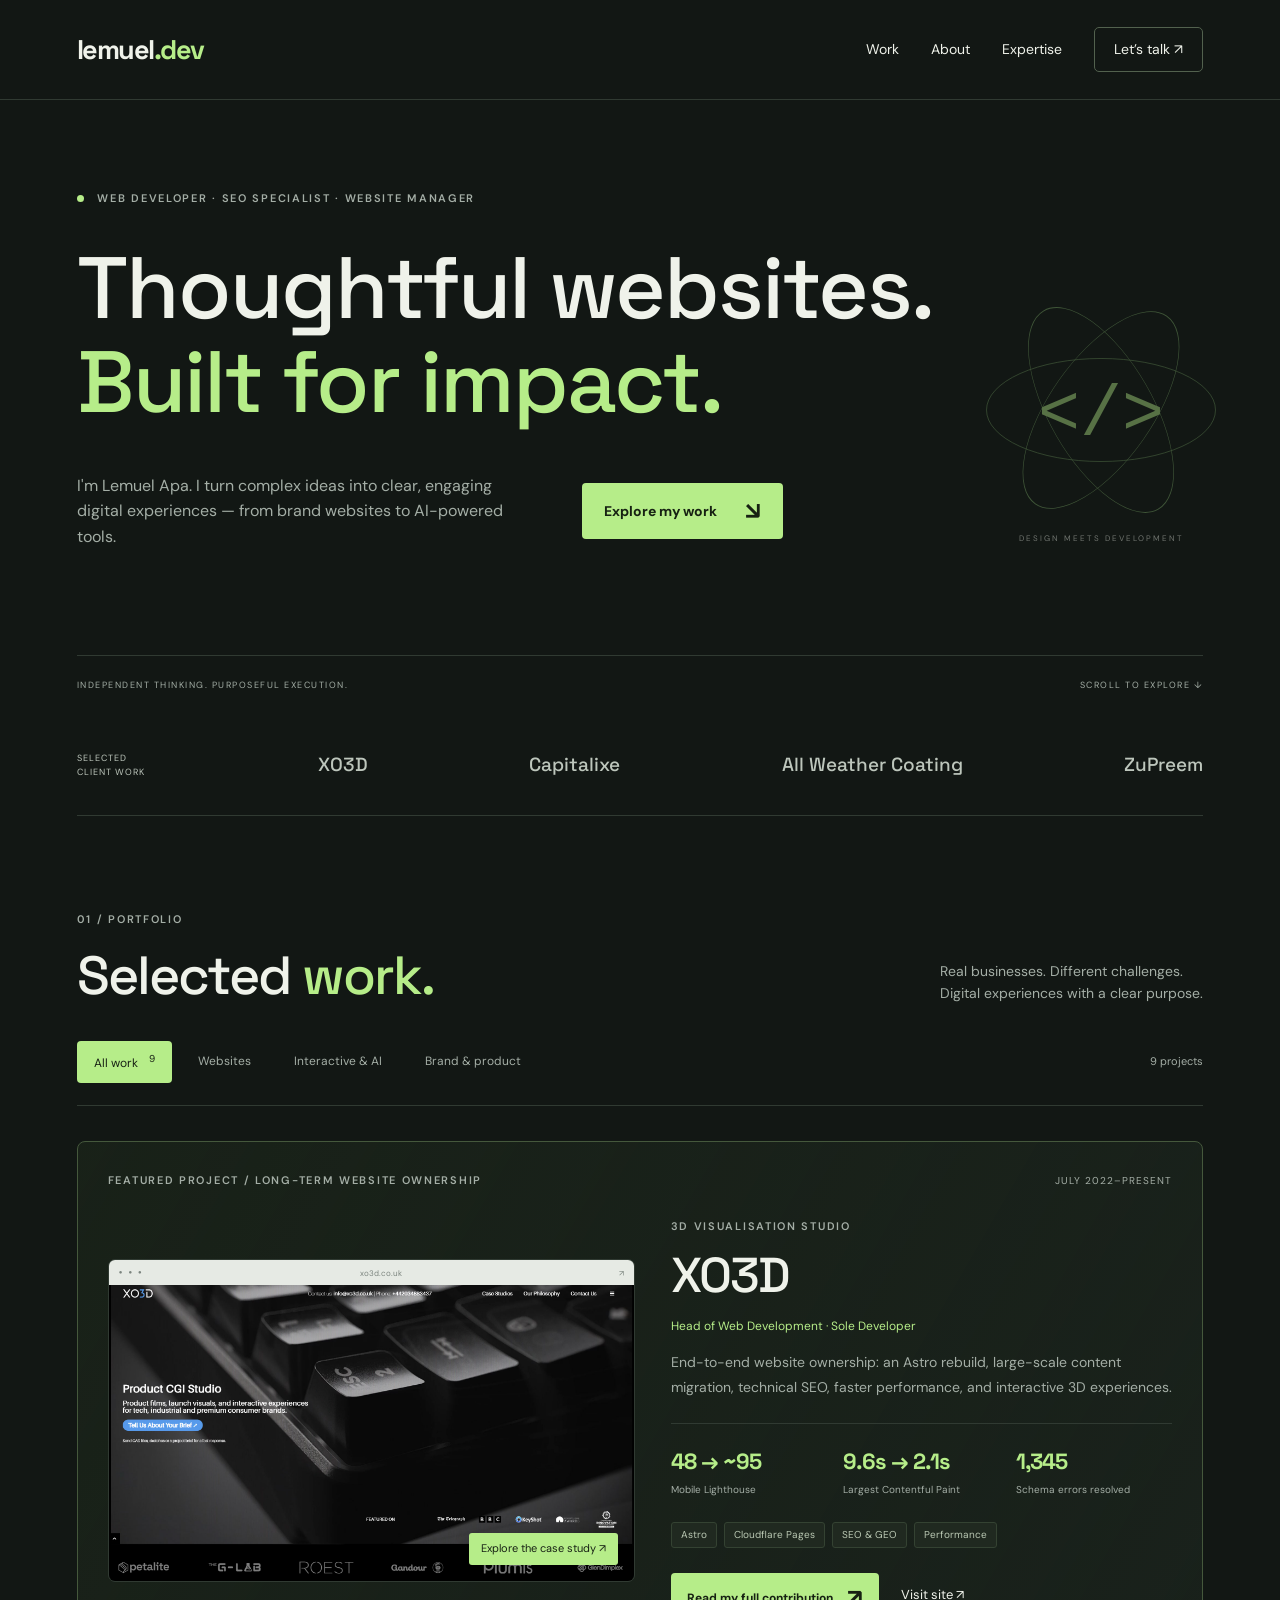
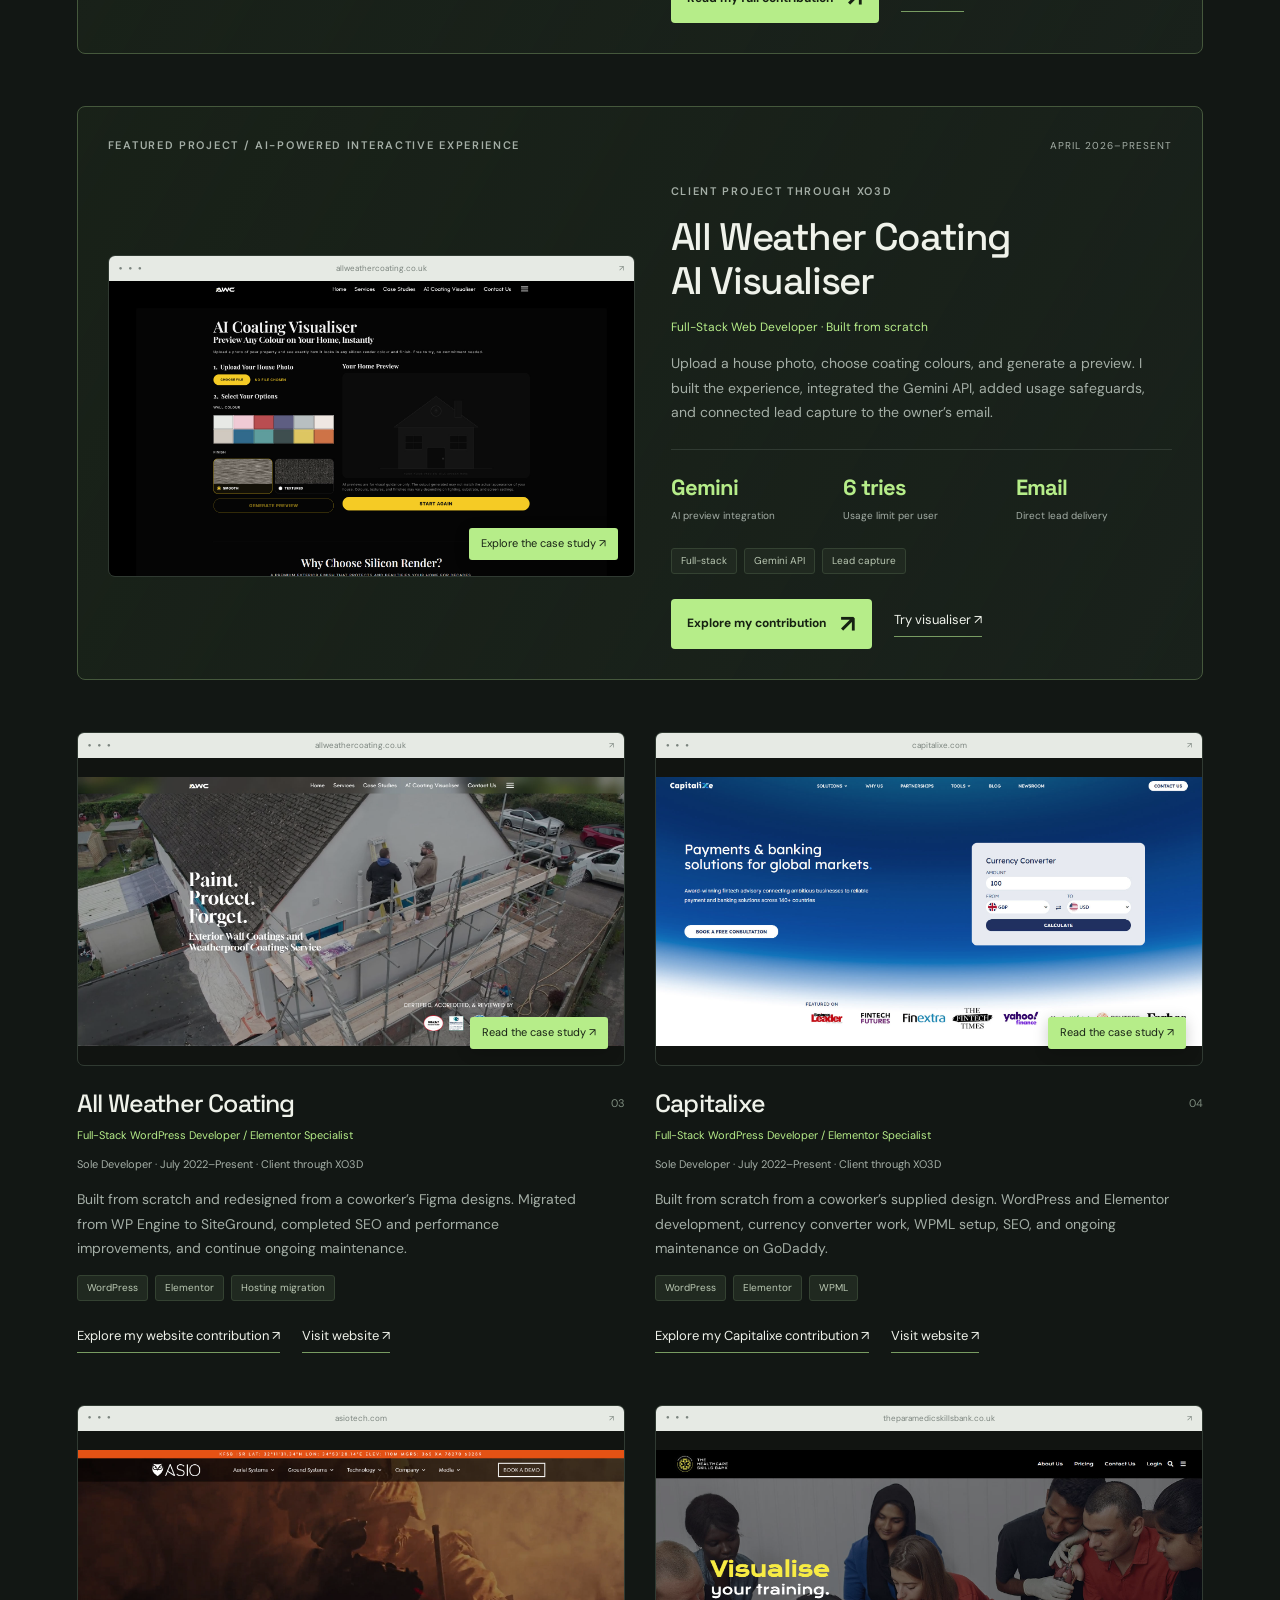
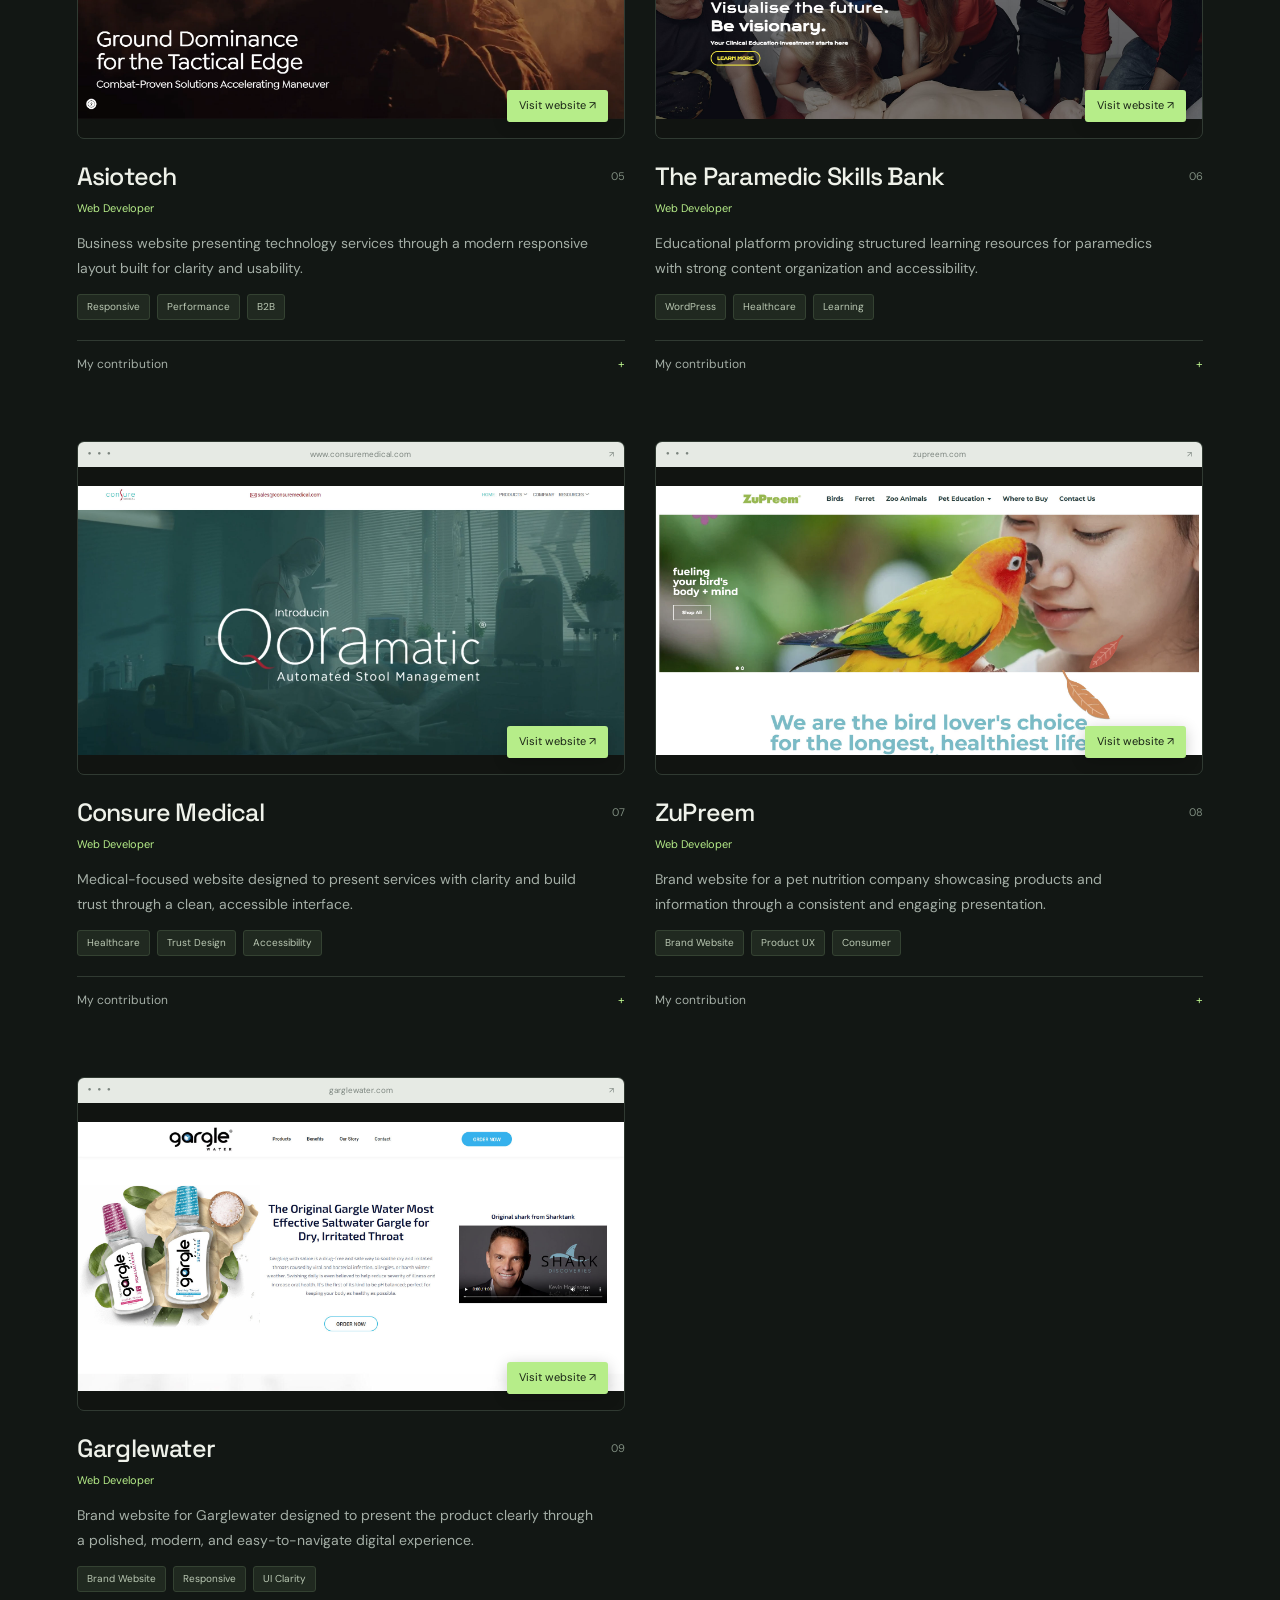
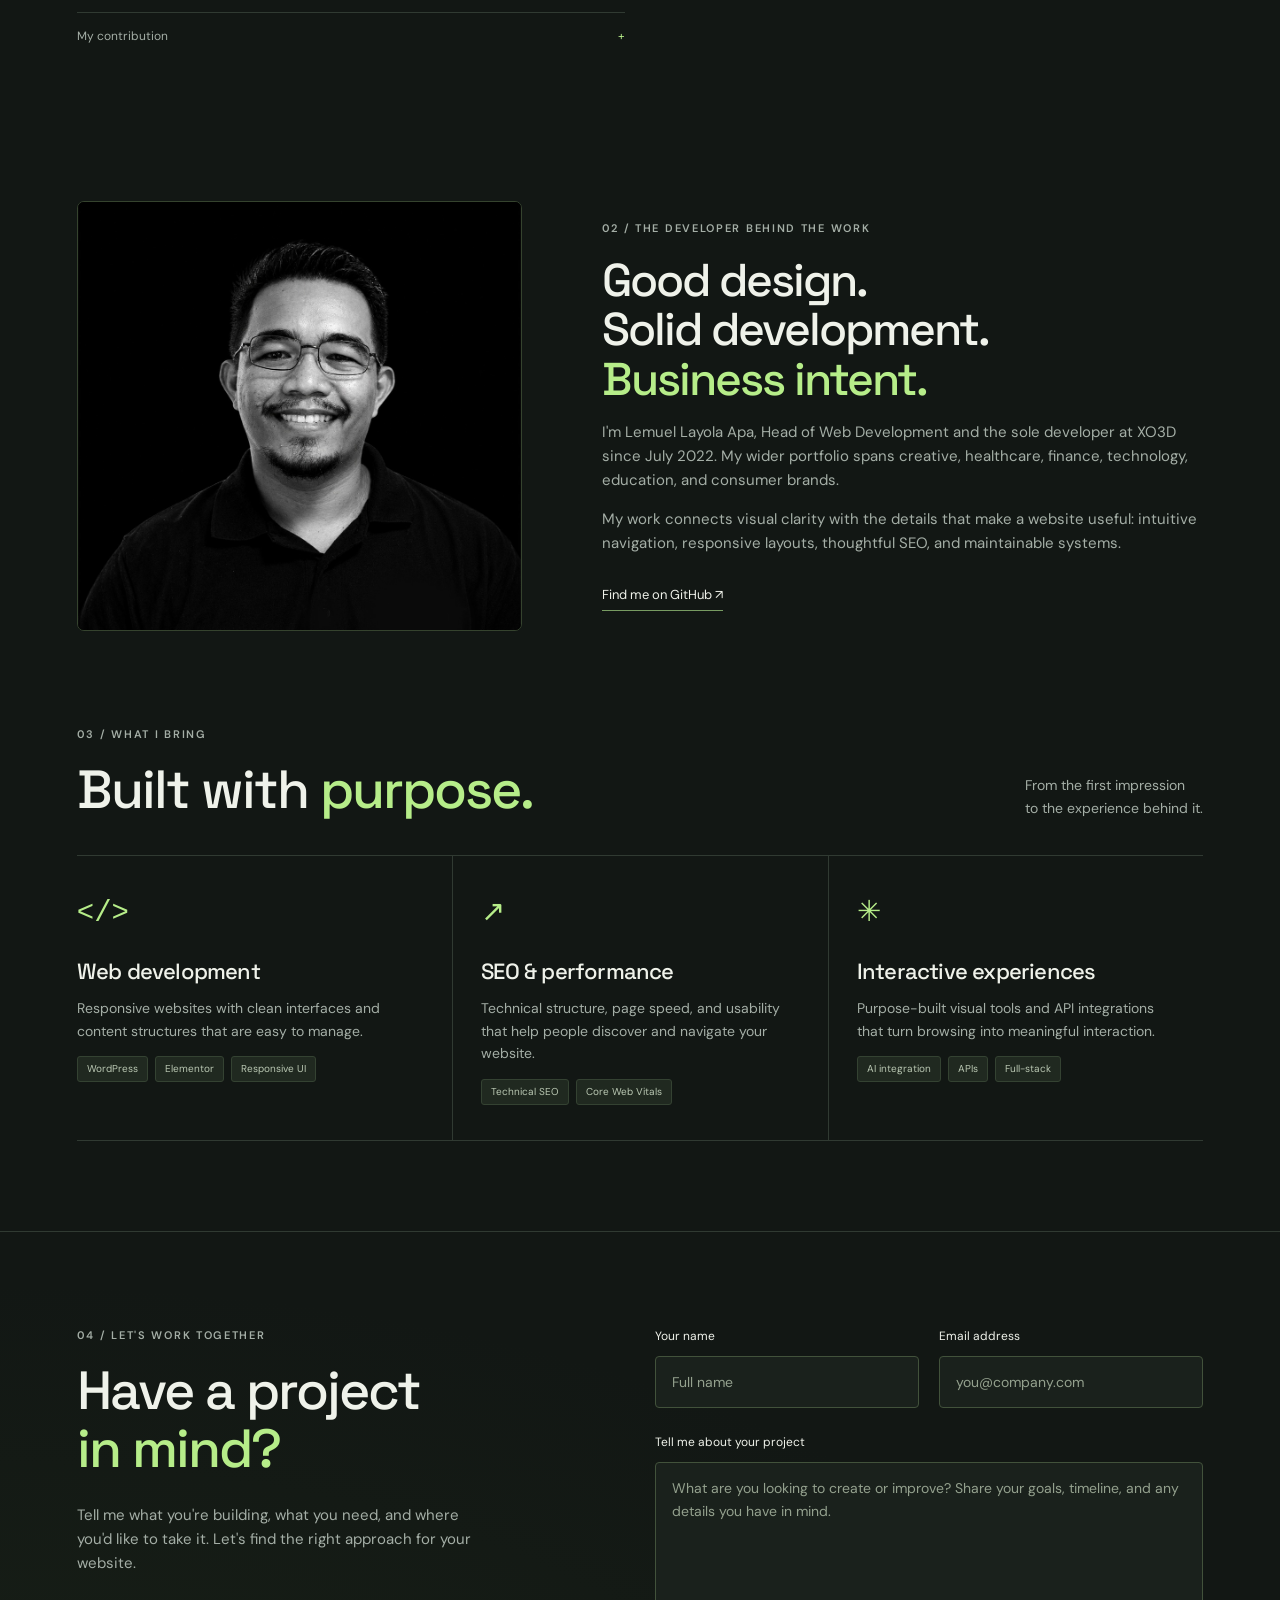
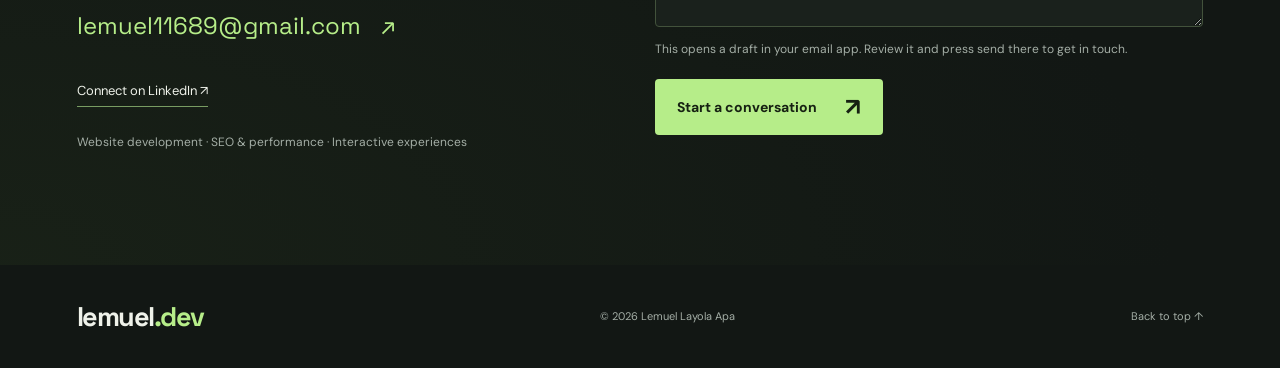
==== index.html @ 7a7567ab "Add Capitalixe case study with confirmed role and GoDaddy hosting" ====
<!doctype html><html lang="en"><head><meta charset="utf-8"><meta name="viewport" content="width=device-width,initial-scale=1"><meta name="description" content="Lemuel Layola Apa — web developer, SEO specialist and website manager. Explore websites, brands and interactive experiences."><meta name="theme-color" content="#121714"><link rel="icon" href="data:,"><title>Lemuel Apa — Web Developer & SEO Specialist</title><link rel="stylesheet" href="style.css?v=previews-169"><script src="script.js?v=contact-1" defer></script></head><body><a class="skip" href="#main">Skip to content</a><header><a href="#" class="logo" aria-label="Lemuel Apa home">lemuel<span>.dev</span></a><nav aria-label="Main navigation"><a href="#projects">Work</a><a href="#about">About</a><a href="#expertise">Expertise</a><a class="nav-cta" href="#contact">Let’s talk ↗</a></nav></header><main id="main"><section class="hero"><div class="eyebrow"><span class="dot"></span> WEB DEVELOPER · SEO SPECIALIST · WEBSITE MANAGER</div><h1>Thoughtful websites.<br><em>Built for impact.</em></h1><div class="hero-bottom"><p>I'm Lemuel Apa. I turn complex ideas into clear, engaging digital experiences — from brand websites to AI-powered tools.</p><a class="button" href="#projects">Explore my work <span>↘</span></a></div><div class="hero-art" aria-hidden="true"><div class="orbit one"></div><div class="orbit two"></div><div class="orbit three"></div><span class="code">&lt;/&gt;</span><span class="art-note">DESIGN MEETS DEVELOPMENT</span></div><div class="hero-foot"><span>INDEPENDENT THINKING. PURPOSEFUL EXECUTION.</span><a href="#projects">SCROLL TO EXPLORE ↓</a></div></section><div class="brands"><span>SELECTED CLIENT WORK</span><strong>XO3D</strong><strong>Capitalixe</strong><strong>All Weather Coating</strong><strong>ZuPreem</strong></div><section id="projects" class="section"><div class="section-heading"><div><span class="eyebrow">01 / PORTFOLIO</span><h2>Selected <em>work.</em></h2></div><p>Real businesses. Different challenges.<br>Digital experiences with a clear purpose.</p></div><div class="filterbar"><div class="filters" role="group" aria-label="Filter projects"><button class="active" data-filter="all" aria-pressed="true">All work <sup>9</sup></button><button data-filter="web" aria-pressed="false">Websites</button><button data-filter="interactive" aria-pressed="false">Interactive & AI</button><button data-filter="brand" aria-pressed="false">Brand & product</button></div><span id="count" aria-live="polite">9 projects</span></div><div class="projects"><article class="project featured-project" data-category="web" aria-labelledby="xo3d-title"><div class="featured-topline"><span class="eyebrow">FEATURED PROJECT / LONG-TERM WEBSITE OWNERSHIP</span><span>JULY 2022–PRESENT</span></div><div class="featured-layout"><a class="preview" href="xo3d.html" aria-label="Read the XO3D case study"><div class="browser-bar"><span>● ● ●</span><span>xo3d.co.uk</span><span>↗</span></div><img src="images/xo3d.jpg" alt="XO3D website preview" loading="lazy" width="1200" height="760"><span class="open">Explore the case study ↗</span></a><div class="featured-copy"><span class="eyebrow">3D VISUALISATION STUDIO</span><h3 id="xo3d-title">XO3D</h3><p class="role">Head of Web Development · Sole Developer</p><p class="description">End-to-end website ownership: an Astro rebuild, large-scale content migration, technical SEO, faster performance, and interactive 3D experiences.</p><div class="feature-results"><div><strong>48 → ~95</strong><span>Mobile Lighthouse</span></div><div><strong>9.6s → 2.1s</strong><span>Largest Contentful Paint</span></div><div><strong>1,345</strong><span>Schema errors resolved</span></div></div><div class="tags"><span>Astro</span><span>Cloudflare Pages</span><span>SEO & GEO</span><span>Performance</span></div><div class="featured-links"><a class="button" href="xo3d.html">Read my full contribution <span>↗</span></a><a class="textlink" href="https://xo3d.co.uk/" target="_blank" rel="noopener noreferrer">Visit site ↗</a></div></div></div></article><article class="project featured-project" data-category="interactive" aria-labelledby="awc-title"><div class="featured-topline"><span class="eyebrow">FEATURED PROJECT / AI-POWERED INTERACTIVE EXPERIENCE</span><span>APRIL 2026–PRESENT</span></div><div class="featured-layout"><a class="preview" href="awc-visualiser.html" aria-label="Read the All Weather Coating AI Visualiser case study"><div class="browser-bar"><span>● ● ●</span><span>allweathercoating.co.uk</span><span>↗</span></div><img src="images/awc-visualiser.jpg" alt="All Weather Coating AI Visualiser website preview" loading="lazy" width="1200" height="760"><span class="open">Explore the case study ↗</span></a><div class="featured-copy"><span class="eyebrow">CLIENT PROJECT THROUGH XO3D</span><h3 id="awc-title" class="awc-feature-title">All Weather Coating<br>AI Visualiser</h3><p class="role">Full-Stack Web Developer · Built from scratch</p><p class="description">Upload a house photo, choose coating colours, and generate a preview. I built the experience, integrated the Gemini API, added usage safeguards, and connected lead capture to the owner’s email.</p><div class="feature-results"><div><strong>Gemini</strong><span>AI preview integration</span></div><div><strong>6 tries</strong><span>Usage limit per user</span></div><div><strong>Email</strong><span>Direct lead delivery</span></div></div><div class="tags"><span>Full-stack</span><span>Gemini API</span><span>Lead capture</span></div><div class="featured-links"><a class="button" href="awc-visualiser.html">Explore my contribution <span>↗</span></a><a class="textlink" href="https://allweathercoating.co.uk/ai-coating-visualiser/" target="_blank" rel="noopener noreferrer">Try visualiser ↗</a></div></div></div></article><article class="project" data-category="web"><a class="preview" href="awc-website.html" aria-label="Read the All Weather Coating website case study"><div class="browser-bar"><span>● ● ●</span><span>allweathercoating.co.uk</span><span>↗</span></div><img src="images/awc.jpg" alt="All Weather Coating website preview" loading="lazy" width="1200" height="760"><span class="open">Read the case study ↗</span></a><div class="project-title"><h3>All Weather Coating</h3><span class="index">03</span></div><p class="role">Full-Stack WordPress Developer / Elementor Specialist</p><p class="project-tenure">Sole Developer · July 2022–Present · Client through XO3D</p><p class="description">Built from scratch and redesigned from a coworker’s Figma designs. Migrated from WP Engine to SiteGround, completed SEO and performance improvements, and continue ongoing maintenance.</p><div class="tags"><span>WordPress</span><span>Elementor</span><span>Hosting migration</span></div><div class="featured-links"><a class="textlink" href="awc-website.html">Explore my website contribution ↗</a><a class="textlink" href="https://allweathercoating.co.uk/" target="_blank" rel="noopener noreferrer">Visit website ↗</a></div></article><article class="project" data-category="web"><a class="preview" href="capitalixe.html" aria-label="Read the Capitalixe website case study"><div class="browser-bar"><span>● ● ●</span><span>capitalixe.com</span><span>↗</span></div><img src="images/capitalixe.jpg" alt="Capitalixe website preview" loading="lazy" width="1200" height="760"><span class="open">Read the case study ↗</span></a><div class="project-title"><h3>Capitalixe</h3><span class="index">04</span></div><p class="role">Full-Stack WordPress Developer / Elementor Specialist</p><p class="project-tenure">Sole Developer · July 2022–Present · Client through XO3D</p><p class="description">Built from scratch from a coworker’s supplied design. WordPress and Elementor development, currency converter work, WPML setup, SEO, and ongoing maintenance on GoDaddy.</p><div class="tags"><span>WordPress</span><span>Elementor</span><span>WPML</span></div><div class="featured-links"><a class="textlink" href="capitalixe.html">Explore my Capitalixe contribution ↗</a><a class="textlink" href="https://capitalixe.com/" target="_blank" rel="noopener noreferrer">Visit website ↗</a></div></article><article class="project" data-category="web"><a class="preview" href="https://asiotech.com/" target="_blank" rel="noopener noreferrer" aria-label="Visit Asiotech"><div class="browser-bar"><span>● ● ●</span><span>asiotech.com</span><span>↗</span></div><img src="images/asio.jpg" alt="Asiotech website preview" loading="lazy" width="1200" height="760"><span class="open">Visit website ↗</span></a><div class="project-title"><h3>Asiotech</h3><span class="index">05</span></div><p class="role">Web Developer</p><p class="description">Business website presenting technology services through a modern responsive layout built for clarity and usability.</p><div class="tags"><span>Responsive</span><span>Performance</span><span>B2B</span></div><details><summary>My contribution <span>+</span></summary><ul>
                  <li>Built a modern, responsive layout.</li>
                  <li>Focused on clarity, performance, and usability.</li>
                </ul></details></article><article class="project" data-category="web"><a class="preview" href="https://theparamedicskillsbank.co.uk/" target="_blank" rel="noopener noreferrer" aria-label="Visit The Paramedic Skills Bank"><div class="browser-bar"><span>● ● ●</span><span>theparamedicskillsbank.co.uk</span><span>↗</span></div><img src="images/theparamedicskillsbank.jpg" alt="The Paramedic Skills Bank website preview" loading="lazy" width="1200" height="760"><span class="open">Visit website ↗</span></a><div class="project-title"><h3>The Paramedic Skills Bank</h3><span class="index">06</span></div><p class="role">Web Developer</p><p class="description">Educational platform providing structured learning resources for paramedics with strong content organization and accessibility.</p><div class="tags"><span>WordPress</span><span>Healthcare</span><span>Learning</span></div><details><summary>My contribution <span>+</span></summary><ul>
                  <li>Developed a content-driven WordPress site.</li>
                  <li>Organized training materials for better accessibility.</li>
                  <li>Ensured a responsive and user-friendly interface.</li>
                </ul></details></article><article class="project" data-category="web"><a class="preview" href="https://www.consuremedical.com/" target="_blank" rel="noopener noreferrer" aria-label="Visit Consure Medical"><div class="browser-bar"><span>● ● ●</span><span>www.consuremedical.com</span><span>↗</span></div><img src="images/consure.jpg" alt="Consure Medical website preview" loading="lazy" width="1200" height="760"><span class="open">Visit website ↗</span></a><div class="project-title"><h3>Consure Medical</h3><span class="index">07</span></div><p class="role">Web Developer</p><p class="description">Medical-focused website designed to present services with clarity and build trust through a clean, accessible interface.</p><div class="tags"><span>Healthcare</span><span>Trust Design</span><span>Accessibility</span></div><details><summary>My contribution <span>+</span></summary><ul>
                  <li>Delivered a clean and accessible UI.</li>
                  <li>Optimized the layout for clarity and credibility.</li>
                </ul></details></article><article class="project" data-category="brand"><a class="preview" href="https://zupreem.com/" target="_blank" rel="noopener noreferrer" aria-label="Visit ZuPreem"><div class="browser-bar"><span>● ● ●</span><span>zupreem.com</span><span>↗</span></div><img src="images/zupreem.jpg" alt="ZuPreem website preview" loading="lazy" width="1200" height="760"><span class="open">Visit website ↗</span></a><div class="project-title"><h3>ZuPreem</h3><span class="index">08</span></div><p class="role">Web Developer</p><p class="description">Brand website for a pet nutrition company showcasing products and information through a consistent and engaging presentation.</p><div class="tags"><span>Brand Website</span><span>Product UX</span><span>Consumer</span></div><details><summary>My contribution <span>+</span></summary><ul>
                  <li>Implemented a product-focused layout.</li>
                  <li>Maintained brand consistency across pages.</li>
                </ul></details></article><article class="project" data-category="brand"><a class="preview" href="https://garglewater.com/" target="_blank" rel="noopener noreferrer" aria-label="Visit Garglewater"><div class="browser-bar"><span>● ● ●</span><span>garglewater.com</span><span>↗</span></div><img src="images/garglewater.jpg" alt="Garglewater website preview" loading="lazy" width="1200" height="760"><span class="open">Visit website ↗</span></a><div class="project-title"><h3>Garglewater</h3><span class="index">09</span></div><p class="role">Web Developer</p><p class="description">Brand website for Garglewater designed to present the product clearly through a polished, modern, and easy-to-navigate digital experience.</p><div class="tags"><span>Brand Website</span><span>Responsive</span><span>UI Clarity</span></div><details><summary>My contribution <span>+</span></summary><ul>
                  <li>Built a modern, responsive interface aligned with the brand presentation.</li>
                  <li>Structured content for clarity, usability, and stronger visual flow.</li>
                  <li>Supported a clean page hierarchy across core website sections.</li>
                </ul></details></article></div></section><section id="about" class="about section"><div class="profile-portrait"><img src="images/lemuel-apa-profile.png" alt="Lemuel Layola Apa" width="1000" height="1000" loading="lazy"></div><div><span class="eyebrow">02 / THE DEVELOPER BEHIND THE WORK</span><h2>Good design.<br>Solid development.<br><em>Business intent.</em></h2><p>I'm Lemuel Layola Apa, Head of Web Development and the sole developer at XO3D since July 2022. My wider portfolio spans creative, healthcare, finance, technology, education, and consumer brands.</p><p>My work connects visual clarity with the details that make a website useful: intuitive navigation, responsive layouts, thoughtful SEO, and maintainable systems.</p><a class="textlink" href="https://github.com/lemuelapa" target="_blank" rel="noopener noreferrer">Find me on GitHub ↗</a></div></section><section id="expertise" class="section"><div class="section-heading"><div><span class="eyebrow">03 / WHAT I BRING</span><h2>Built with <em>purpose.</em></h2></div><p>From the first impression<br>to the experience behind it.</p></div><div class="services"><article><span class="service-icon">&lt;/&gt;</span><h3>Web development</h3><p>Responsive websites with clean interfaces and content structures that are easy to manage.</p><div class="tags"><span>WordPress</span><span>Elementor</span><span>Responsive UI</span></div></article><article><span class="service-icon">↗</span><h3>SEO & performance</h3><p>Technical structure, page speed, and usability that help people discover and navigate your website.</p><div class="tags"><span>Technical SEO</span><span>Core Web Vitals</span></div></article><article><span class="service-icon">✳</span><h3>Interactive experiences</h3><p>Purpose-built visual tools and API integrations that turn browsing into meaningful interaction.</p><div class="tags"><span>AI integration</span><span>APIs</span><span>Full-stack</span></div></article></div></section><section id="contact" class="contact section" aria-labelledby="contact-title">
  <div class="contact-intro">
    <span class="eyebrow">04 / LET'S WORK TOGETHER</span>
    <h2 id="contact-title">Have a project<br><em>in mind?</em></h2>
    <p>Tell me what you're building, what you need, and where you'd like to take it. Let's find the right approach for your website.</p>
    <a class="contact-email" href="mailto:lemuel11689@gmail.com">lemuel11689@gmail.com <span aria-hidden="true">↗</span></a>
    <a class="textlink" href="https://www.linkedin.com/in/lemuel-apa/" target="_blank" rel="noopener noreferrer">Connect on LinkedIn ↗</a><p class="contact-note">Website development · SEO & performance · Interactive experiences</p>
  </div>
  <form id="contact-form" class="contact-form" data-email="lemuel11689@gmail.com">
    <div class="contact-fields">
      <div><label for="contact-name">Your name</label><input id="contact-name" name="name" autocomplete="name" placeholder="Full name" required maxlength="120"></div>
      <div><label for="contact-email">Email address</label><input id="contact-email" type="email" name="email" autocomplete="email" placeholder="you@company.com" required maxlength="254"></div>
    </div>
    <label for="contact-message">Tell me about your project</label>
    <textarea id="contact-message" name="message" rows="6" placeholder="What are you looking to create or improve? Share your goals, timeline, and any details you have in mind." required maxlength="5000"></textarea>
    <p class="contact-note" id="contact-help">This opens a draft in your email app. Review it and press send there to get in touch.</p>
    <button class="button" type="submit" aria-describedby="contact-help">Start a conversation <span aria-hidden="true">↗</span></button>
    <p id="contact-status" class="contact-note" role="status"></p>
  </form>
</section>

</main><footer><a href="#" class="logo">lemuel<span>.dev</span></a><span>© 2026 Lemuel Layola Apa</span><a href="#">Back to top ↑</a></footer></body></html>
---- style.css ----
@import url('https://fonts.googleapis.com/css2?family=DM+Sans:wght@400;450;500;600;700&family=Space+Grotesk:wght@400;500;600;700&display=swap');
:root{--bg:#121714;--panel:#1a211c;--text:#eff2ea;--muted:#a4aea6;--green:#b6ed89;--line:#303a32}*{box-sizing:border-box}html{scroll-behavior:smooth;scroll-padding-top:90px}body{margin:0;background:var(--bg);color:var(--text);font-family:'DM Sans',sans-serif;line-height:1.6}a{color:inherit;text-decoration:none}button{font:inherit}header,main,footer{max-width:1440px;margin:auto}header{height:100px;padding:0 6%;display:flex;align-items:center;justify-content:space-between;border-bottom:1px solid var(--line)}.logo{font-family:'Space Grotesk',sans-serif;font-size:27px;letter-spacing:-1.5px;font-weight:700}.logo span,.green{color:var(--green)}nav{display:flex;align-items:center;gap:32px;font-size:14px}nav a:hover,.textlink:hover{color:var(--green)}.nav-cta{border:1px solid #52614e;padding:10px 19px;border-radius:5px}.hero{padding:90px 6% 0;position:relative;overflow:hidden}.eyebrow{font-size:11px;letter-spacing:1.7px;font-weight:600;display:block;color:var(--muted)}.dot{display:inline-block;width:7px;height:7px;background:var(--green);border-radius:50%;margin-right:9px}h1,h2,h3{font-family:'Space Grotesk',sans-serif;line-height:1.08;letter-spacing:-2px;font-weight:500}h1{font-size:clamp(48px,6.8vw,96px);margin:33px 0 28px;position:relative;z-index:1;max-width:1000px}em{font-style:normal;color:var(--green)}.hero-bottom{display:flex;align-items:center;gap:65px;position:relative;z-index:1;max-width:800px}.hero p{max-width:440px;color:var(--muted);font-size:16px}.button{background:var(--green);color:#162112;border-radius:4px;display:inline-flex;align-items:center;justify-content:space-between;gap:28px;padding:16px 22px;font-size:14px;font-weight:700;white-space:nowrap;transition:background .2s,transform .2s}.button:hover{background:#cbffa3;transform:translateY(-2px)}.button span{font-size:24px;line-height:1}.hero-foot{display:flex;justify-content:space-between;font-size:9px;letter-spacing:1.5px;color:var(--muted);margin-top:90px;padding:22px 0;border-top:1px solid var(--line)}.hero-art{position:absolute;right:3%;top:90px;width:300px;height:300px;opacity:.42;pointer-events:none}.orbit{position:absolute;inset:0;border:1px solid #7caa68;border-radius:50%}.one{transform:rotate(-30deg) scaleX(.45)}.two{transform:rotate(35deg) scaleX(.45)}.three{transform:rotate(90deg) scaleX(.45)}.code{position:absolute;inset:90px 0;text-align:center;font-family:monospace;font-size:70px;color:var(--green)}.art-note{position:absolute;bottom:-20px;width:100%;text-align:center;font-size:8px;letter-spacing:2px}.brands{margin:0 6%;padding:35px 0;display:flex;gap:25px;justify-content:space-between;align-items:center;border-bottom:1px solid var(--line);color:#bdc6bc}.brands>span{font-size:9px;letter-spacing:1px;max-width:80px}.brands strong{font-family:'Space Grotesk',sans-serif;font-size:19px;font-weight:500}.section{padding:95px 6% 0}.section-heading{display:flex;align-items:end;justify-content:space-between;margin-bottom:36px}h2{font-size:clamp(38px,4.2vw,58px);margin:18px 0 0}.section-heading p{color:var(--muted);font-size:14px;margin:0}.filterbar{display:flex;align-items:center;justify-content:space-between;margin-bottom:35px;padding-bottom:22px;border-bottom:1px solid var(--line)}.filters{display:flex;gap:9px;flex-wrap:wrap}.filters button{background:none;color:var(--muted);border:1px solid transparent;border-radius:4px;padding:9px 16px;font-size:12px;cursor:pointer}.filters button.active{background:var(--green);color:#182215}.filters button:hover:not(.active){border-color:#65765b}.filters sup{margin-left:8px}#count{font-size:11px;color:var(--muted)}.projects{display:grid;grid-template-columns:repeat(2,minmax(0,1fr));gap:52px 30px}.project[hidden]{display:none}.preview{display:block;background:#27312a;position:relative;overflow:hidden;border:1px solid var(--line);border-radius:7px;padding:23px 23px 0;aspect-ratio:1.5}.browser-bar{height:25px;border-radius:4px 4px 0 0;background:#e6eae4;color:#7b847e;font-size:8px;display:flex;justify-content:space-between;align-items:center;padding:0 10px}.browser-bar span:first-child{font-size:6px;letter-spacing:2px}.preview img{display:block;width:100%;height:calc(100% - 25px);object-fit:cover;object-position:top;transition:transform .5s;filter:saturate(.82)}.preview:hover img{transform:scale(1.025);filter:saturate(1)}.open{position:absolute;right:16px;bottom:16px;background:var(--green);color:#182215;padding:7px 12px;border-radius:3px;font-size:11px;box-shadow:0 3px 15px #0003}.project-title{display:flex;justify-content:space-between;align-items:center;margin-top:24px;gap:15px}h3{font-size:25px;letter-spacing:-.8px;margin:0}.index{font-size:11px;color:#7e8c7f}.role{font-size:11px;color:var(--green);margin:10px 0}.description{font-size:14px;color:var(--muted);max-width:520px;line-height:1.75}.tags{display:flex;gap:7px;flex-wrap:wrap}.tags span{font-size:10px;background:#202920;border:1px solid #344232;color:#bac8b3;padding:4px 9px;border-radius:3px}details{margin-top:20px;border-top:1px solid var(--line);font-size:12px;color:var(--muted)}summary{display:flex;justify-content:space-between;cursor:pointer;padding:14px 0;list-style:none}summary::-webkit-details-marker{display:none}summary span{color:var(--green)}details[open] summary span{transform:rotate(45deg)}details ul{padding-left:18px;line-height:1.9;margin-top:0}.about{display:grid;grid-template-columns:.85fr 1.15fr;gap:80px;align-items:center;padding-top:140px}.about h2{font-size:46px}.about p{color:var(--muted);font-size:15px}.monogram{height:430px;background:radial-gradient(ellipse at 50% 90%,#34462a,transparent 65%),#1b241c;border:1px solid #35432e;display:flex;align-items:center;justify-content:center;flex-direction:column;border-radius:7px;position:relative;overflow:hidden}.monogram:before{content:'';position:absolute;width:330px;height:330px;border:1px solid #6b8d4c44;border-radius:50%;transform:translateY(-20px)}.monogram>span{font-family:'Space Grotesk',sans-serif;font-size:170px;letter-spacing:-15px;line-height:1.3}.monogram small{text-align:center;letter-spacing:2px;font-size:9px;color:#a0b395}.textlink{display:inline-block;margin-top:15px;border-bottom:1px solid #789c62;padding-bottom:5px;font-size:13px}.services{display:grid;grid-template-columns:repeat(3,1fr);border-top:1px solid var(--line);border-bottom:1px solid var(--line)}.services article{padding:35px 28px 35px 0}.services article+article{border-left:1px solid var(--line);padding-left:28px}.service-icon{font-size:29px;color:var(--green);display:block;margin-bottom:22px;font-family:monospace}.services h3{font-size:22px}.services p{color:var(--muted);font-size:14px}.closing{text-align:center;padding:110px 6%;margin-top:80px;background:radial-gradient(ellipse at bottom,#283620,transparent 70%);border-bottom:1px solid var(--line)}.closing h2{font-size:clamp(45px,5.3vw,72px);margin:22px 0 32px}footer{padding:30px 6%;display:flex;justify-content:space-between;align-items:center}footer>span,footer>a:last-child{font-size:11px;color:var(--muted)}.skip{position:absolute;top:-80px;left:10px;padding:10px;background:var(--green);color:#111;z-index:20}.skip:focus{top:10px}:focus-visible{outline:2px solid var(--green);outline-offset:5px}@media(min-width:1100px){.hero-art{right:5%;top:195px;width:230px;height:230px}.code{inset:65px 0}.hero-bottom{max-width:780px}}@media(max-width:900px){.hero-art{display:none}.hero-bottom{gap:25px}.brands{flex-wrap:wrap;justify-content:center}.brands>span{max-width:none;width:100%;text-align:center}.about{gap:35px}.about h2{font-size:36px}.monogram{height:360px}.services h3{font-size:19px}}@media(max-width:600px){header{height:80px}nav{gap:16px;font-size:12px}.nav-cta{display:none}.logo{font-size:23px}.hero{padding-top:55px}.eyebrow{font-size:9px;letter-spacing:1px}h1{font-size:48px;letter-spacing:-2.5px;margin-top:25px}.hero-bottom{display:block}.hero p{font-size:15px}.hero .button{margin-top:16px}.hero-foot{margin-top:55px;font-size:8px}.hero-foot>span{max-width:160px}.brands strong{font-size:17px}.brands{gap:15px 25px}.section{padding-top:65px}.section-heading{display:block}.section-heading p{margin-top:18px}.filterbar{align-items:start;gap:12px}.filters{gap:4px}.filters button{font-size:10px;padding:8px 9px}#count{white-space:nowrap;font-size:9px;padding-top:9px}.projects{grid-template-columns:1fr;gap:35px}.preview{padding:18px 18px 0}.project-title{margin-top:19px}.about{grid-template-columns:1fr;gap:32px}.monogram{height:290px}.monogram>span{font-size:140px}.about h2{font-size:39px}.services{grid-template-columns:1fr}.services article,.services article+article{border-left:0;padding:25px 0}.services article+article{border-top:1px solid var(--line)}.services h3{font-size:23px}.closing{margin-top:50px;padding:75px 6%}footer{flex-wrap:wrap;gap:15px}footer .logo{width:100%}}@media(prefers-reduced-motion:reduce){html{scroll-behavior:auto}*{transition:none!important}}

.contact{display:grid;grid-template-columns:1fr 1.1fr;gap:80px;padding-bottom:100px;margin-top:90px;border-top:1px solid var(--line);background:radial-gradient(ellipse at bottom left,#25341d55,transparent 65%)}
.contact-intro>p{color:var(--muted);max-width:420px;font-size:15px;margin-top:25px}
.contact-email{display:flex;align-items:center;gap:20px;overflow-wrap:anywhere;font-family:'Space Grotesk',sans-serif;font-size:clamp(17px,2vw,24px);color:var(--green);margin:32px 0 20px}
.contact-note,.contact-intro>.contact-note{font-size:12px;color:var(--muted);line-height:1.7}
.contact-fields{display:grid;grid-template-columns:1fr 1fr;gap:20px}
.contact-form label{display:block;font-size:12px;margin:0 0 10px}
.contact-form input,.contact-form textarea{display:block;width:100%;border:1px solid #42523b;background:#1a211c;color:var(--text);font:inherit;font-size:14px;border-radius:4px;padding:14px 16px;margin-bottom:25px}
.contact-form input::placeholder,.contact-form textarea::placeholder{color:#94a18e;opacity:1}
.contact-form textarea{resize:vertical;min-height:160px;margin-bottom:12px}
.contact-form button{border:0;cursor:pointer;margin-top:8px}
.contact-form #contact-status:empty{display:none}
@media(max-width:900px){.contact{gap:35px}.contact-fields{grid-template-columns:1fr;gap:0}}
@media(max-width:600px){.contact{grid-template-columns:1fr;margin-top:60px;padding-bottom:65px}.contact-intro>p{margin-top:20px}nav{gap:12px}nav a[href="#expertise"]{display:none}header nav .nav-cta{display:block;padding:7px 10px}.contact-email{font-size:20px}}

.profile-portrait{height:430px;border:1px solid #35432e;border-radius:7px;overflow:hidden;background:#000}.profile-portrait img{display:block;width:100%;height:100%;object-fit:cover;object-position:center 35%}@media(max-width:900px){.profile-portrait{height:360px}}@media(max-width:600px){.profile-portrait{height:auto;aspect-ratio:1}.profile-portrait img{object-fit:contain}}

.featured-project{grid-column:1/-1;padding:30px;background:linear-gradient(120deg,#22301e66,#19211b);border:1px solid #45583c;border-radius:8px}
.featured-topline{display:flex;justify-content:space-between;gap:18px;margin-bottom:28px;align-items:center}.featured-topline>span:last-child{font-size:10px;letter-spacing:1px;color:var(--muted)}
.featured-layout{display:grid;grid-template-columns:1.05fr 1fr;gap:36px;align-items:center}.featured-layout .preview{aspect-ratio:1.15;padding:20px 20px 0}.featured-copy h3{font-size:49px;letter-spacing:-2px;margin-top:14px}.featured-copy .role{font-size:12px;margin-top:15px}.featured-copy .description{font-size:14px}
.feature-results{display:grid;grid-template-columns:repeat(3,1fr);gap:16px;margin:24px 0;border-top:1px solid var(--line);padding-top:20px}.feature-results strong{display:block;font-family:'Space Grotesk',sans-serif;color:var(--green);font-size:22px;letter-spacing:-1px}.feature-results span{display:block;font-size:10px;color:var(--muted);margin-top:3px}.featured-links{display:flex;align-items:center;gap:22px;flex-wrap:wrap;margin-top:25px}.featured-links .textlink{margin:0}.featured-links .button{font-size:12px;padding:13px 16px;gap:14px}
.case-hero{padding:45px 6% 60px}.backlink{display:inline-block;font-size:12px;color:var(--muted);margin-bottom:55px}.case-hero h1{font-size:clamp(45px,6.2vw,84px);max-width:1100px}.case-lead{max-width:720px;font-size:18px;color:var(--muted)}.case-meta{display:grid;grid-template-columns:1.3fr .8fr 1fr 1.2fr;gap:25px;margin:44px 0 0;padding-top:27px;border-top:1px solid var(--line)}.case-meta dt{font-size:10px;text-transform:uppercase;letter-spacing:1.5px;color:var(--muted)}.case-meta dd{margin:8px 0 0;font-size:14px}
.case-results{margin:0 6%;padding:35px;background:#1c271d;border:1px solid #3c4e33;border-radius:7px}.results-heading h2{font-size:36px;margin-top:12px}.result-grid{display:grid;grid-template-columns:repeat(3,1fr);gap:0 30px;margin-top:30px}.result-grid>div{padding:22px 0;border-top:1px solid #3c4e33}.result-grid strong{font-family:'Space Grotesk',sans-serif;color:var(--green);font-size:clamp(28px,3.2vw,43px);line-height:1.2;letter-spacing:-1.5px;display:block}.result-grid span{display:block;font-size:12px;color:#c2cbbc;margin-top:9px}.measurement-note{font-size:11px;color:var(--muted);max-width:750px;margin-bottom:0}
.case-overview{display:grid;grid-template-columns:1fr 1.2fr;gap:65px;padding:85px 6%}.case-overview h2{font-size:40px}.case-overview p{color:var(--muted);font-size:15px;margin-top:0}
.contributions-layout{padding:0 6%;display:grid;grid-template-columns:260px minmax(0,1fr);gap:60px}.case-index{align-self:start;position:sticky;top:35px}.case-index nav{display:block;margin-top:20px}.case-index a{display:flex;align-items:baseline;gap:13px;padding:12px 0;font-size:12px;color:#c0cbbd;border-top:1px solid var(--line);line-height:1.5}.case-index a span{color:#829178;font-size:10px}.case-index a:hover{color:var(--green)}.contribution-section{border-top:1px solid #526546;padding:32px 0 40px;scroll-margin-top:35px}.contribution-heading h2{font-size:34px;margin-top:14px;letter-spacing:-1.1px}.contribution-heading p{font-size:15px;color:var(--muted)}.contribution-section dl{margin:28px 0 0}.contribution-section dl>div{padding:20px 0;border-top:1px solid var(--line)}.contribution-section dt{font-family:'Space Grotesk',sans-serif;font-size:18px;margin-bottom:9px}.contribution-section dd{margin:0;color:var(--muted);font-size:14px;line-height:1.85}.case-next{margin-top:25px;padding:80px 6%;background:radial-gradient(ellipse at bottom,#283620,transparent 70%);border-top:1px solid var(--line);border-bottom:1px solid var(--line)}.case-next h2{margin-bottom:32px}.case-actions{display:flex;align-items:center;gap:30px;flex-wrap:wrap}.case-actions .textlink{margin-top:0}
@media(max-width:1000px){.featured-layout{grid-template-columns:1fr}.featured-layout .preview{aspect-ratio:1.8}.featured-copy .description{max-width:650px}.contributions-layout{grid-template-columns:200px minmax(0,1fr);gap:35px}.case-meta{grid-template-columns:1fr 1fr}.case-overview{gap:35px}.case-overview h2{font-size:34px}}
@media(max-width:700px){.featured-project{padding:22px}.featured-topline{display:block}.featured-topline>span:last-child{display:block;margin-top:10px}.featured-layout{gap:25px}.feature-results{gap:10px}.feature-results strong{font-size:21px}.case-overview{grid-template-columns:1fr;gap:25px;padding-top:55px;padding-bottom:50px}.contributions-layout{grid-template-columns:1fr;gap:35px}.case-index{position:static}.case-index nav{display:grid;grid-template-columns:1fr 1fr;gap:0 20px}.case-meta{gap:22px 15px}.case-meta dd{font-size:12px}.case-lead{font-size:16px}.case-results{padding:24px}.result-grid{grid-template-columns:1fr 1fr;gap:0 18px}.results-heading h2{font-size:30px}.result-grid strong{font-size:27px}.result-grid span{font-size:11px}.case-hero{padding-bottom:40px}.backlink{margin-bottom:40px}.contribution-heading h2{font-size:30px}.case-page header nav{gap:14px}.case-page header nav>a:nth-child(2){display:none}.case-page .case-next h2{font-size:42px}}
@media(max-width:380px){.feature-results{grid-template-columns:1fr}.feature-results>div{display:flex;align-items:center;gap:15px}.featured-links .button{white-space:normal}.case-index nav{grid-template-columns:1fr}}

.featured-copy .awc-feature-title{font-size:clamp(30px,3vw,40px);letter-spacing:-1.4px;line-height:1.15}.journey-steps{list-style:none;display:grid;grid-template-columns:repeat(3,minmax(0,1fr));gap:30px;margin:30px 0;padding:0}.journey-steps li{border-top:1px solid #3c4e33;padding-top:22px}.journey-steps li>span{font-size:10px;letter-spacing:1px;color:var(--green)}.journey-steps h3{font-size:23px;margin:14px 0;letter-spacing:-.6px}.journey-steps p{font-size:14px;color:var(--muted);margin-bottom:0}.delivery-notes{display:flex;flex-wrap:wrap;gap:18px 32px;border-top:1px solid #3c4e33;padding-top:24px;font-size:12px;color:var(--muted)}.delivery-notes strong{color:var(--green);font-weight:500}@media(max-width:700px){.journey-steps{grid-template-columns:1fr;gap:24px}.journey-steps h3{font-size:22px}.delivery-notes{display:grid;gap:12px}}

.inline-case-link{color:var(--green);text-decoration:underline;text-underline-offset:4px}.project-tenure{font-size:11px;color:var(--muted)}.related-case{margin:25px 6% 0;padding:35px;border:1px solid #3c4e33;border-radius:7px;background:#1c271d}.related-case h2{font-size:38px}.related-case p{max-width:650px;color:var(--muted);font-size:15px}.related-case .button{margin-top:12px;white-space:normal}@media(max-width:600px){.related-case{padding:25px}.related-case h2{font-size:32px}}

/* Project screenshots: preserve the full image within a 16:9 viewport. */
.preview,.featured-layout .preview{aspect-ratio:auto;padding:0;display:block}
.preview .browser-bar{border-radius:0;height:25px}
.preview img{width:100%;height:auto;aspect-ratio:16 / 9;object-fit:contain;object-position:center;background:#101410}
.preview:hover img{transform:none}
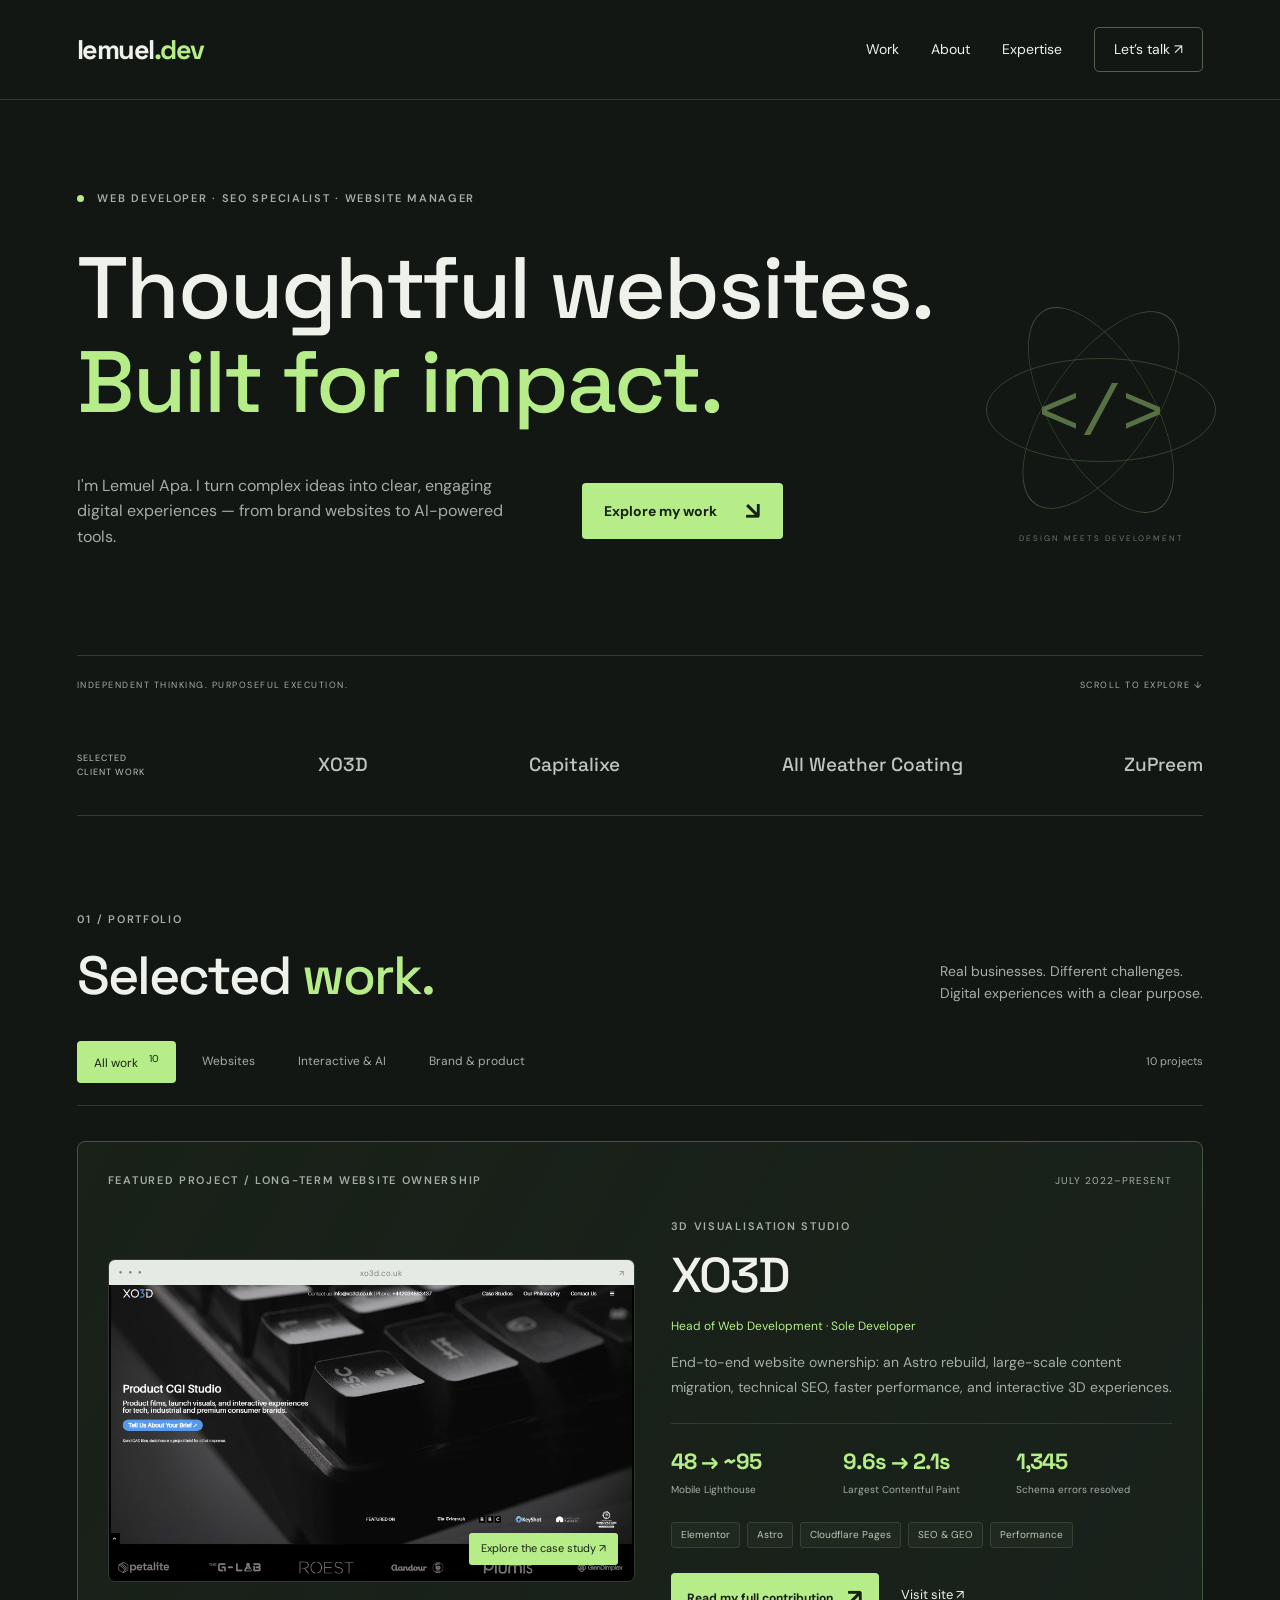
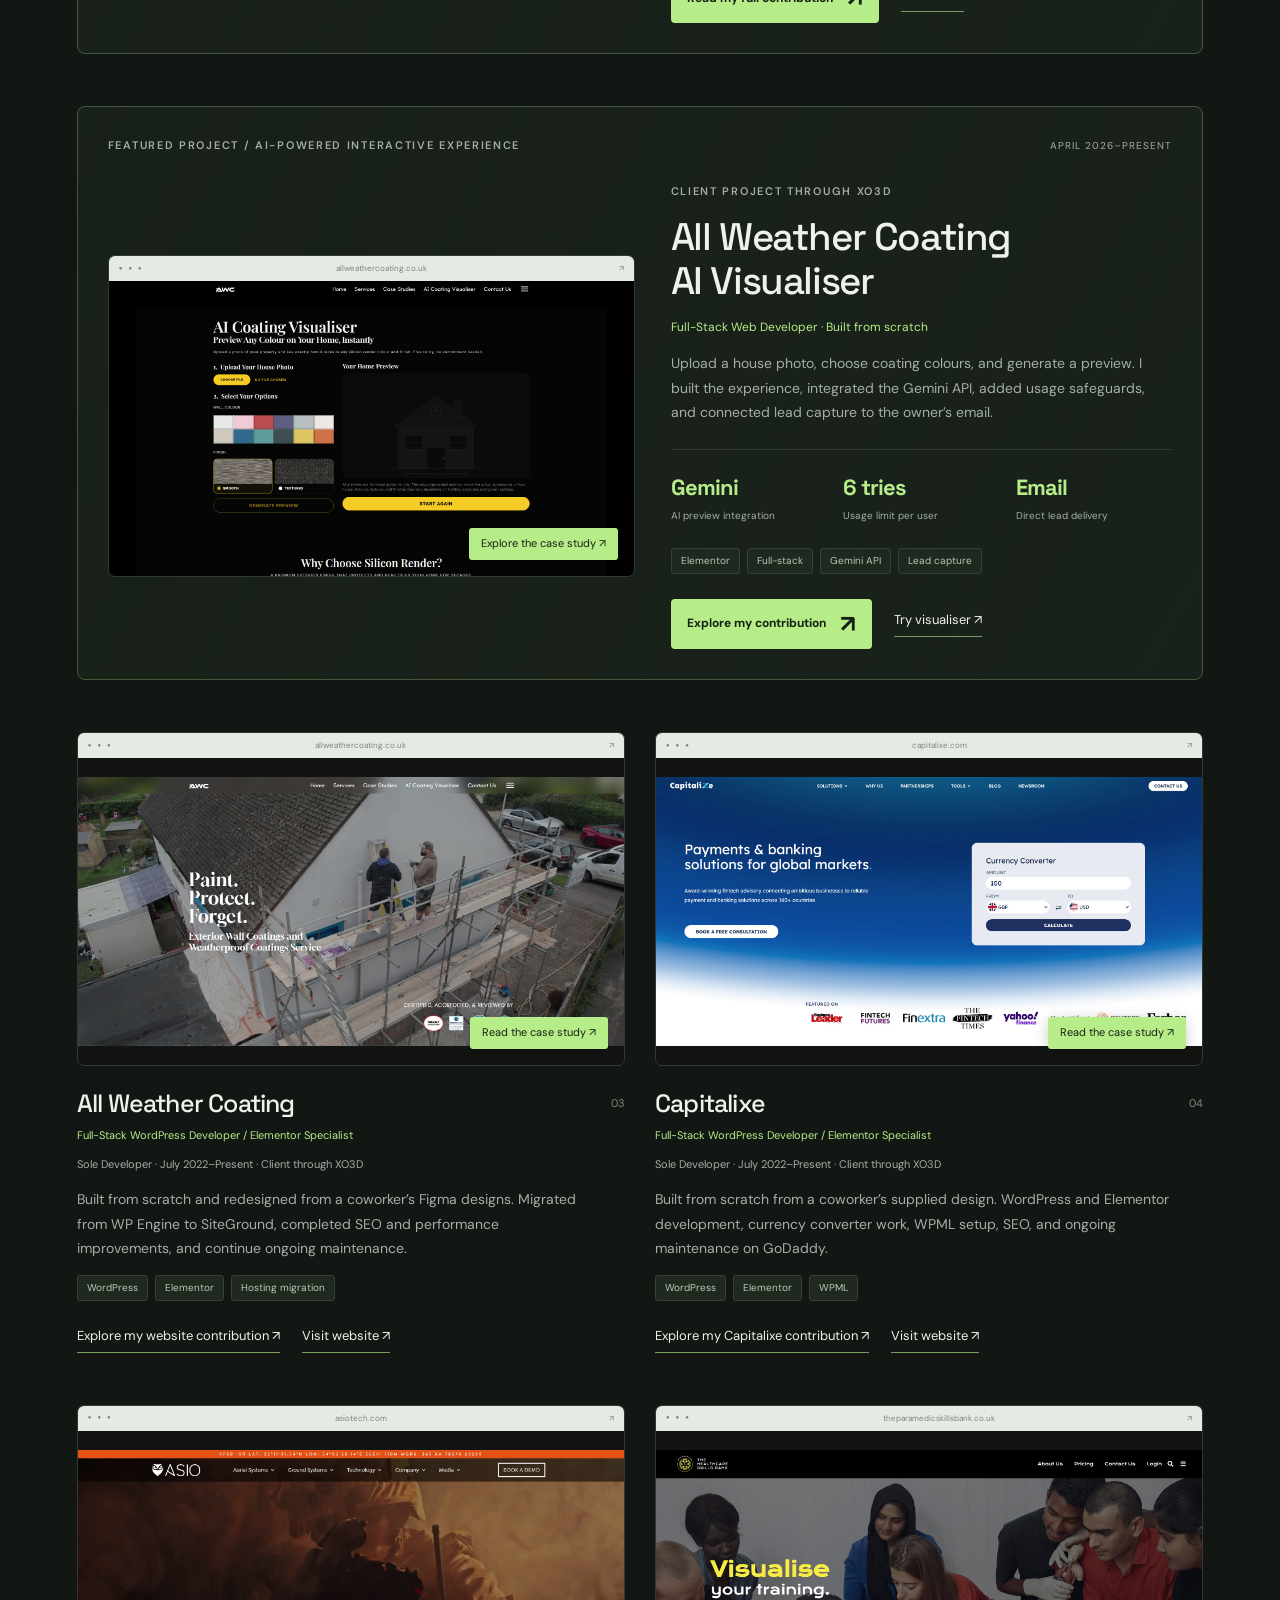
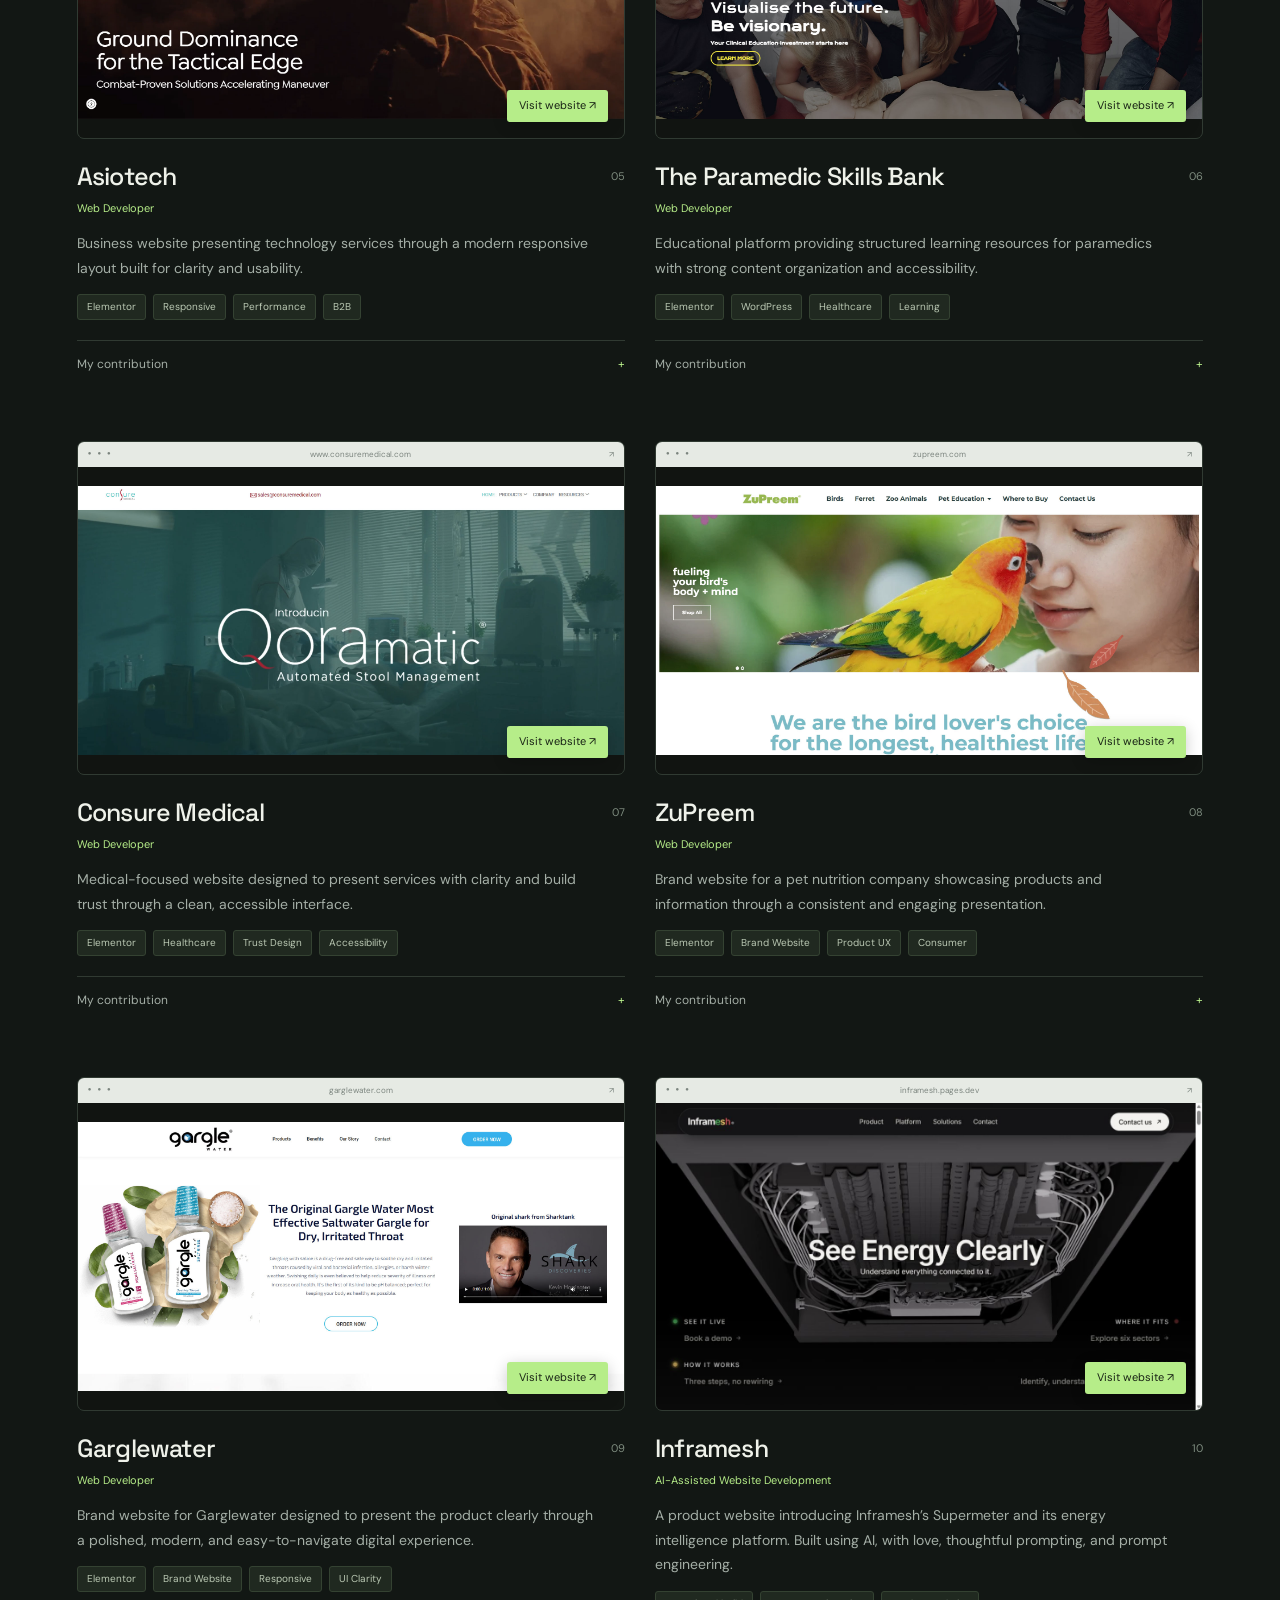
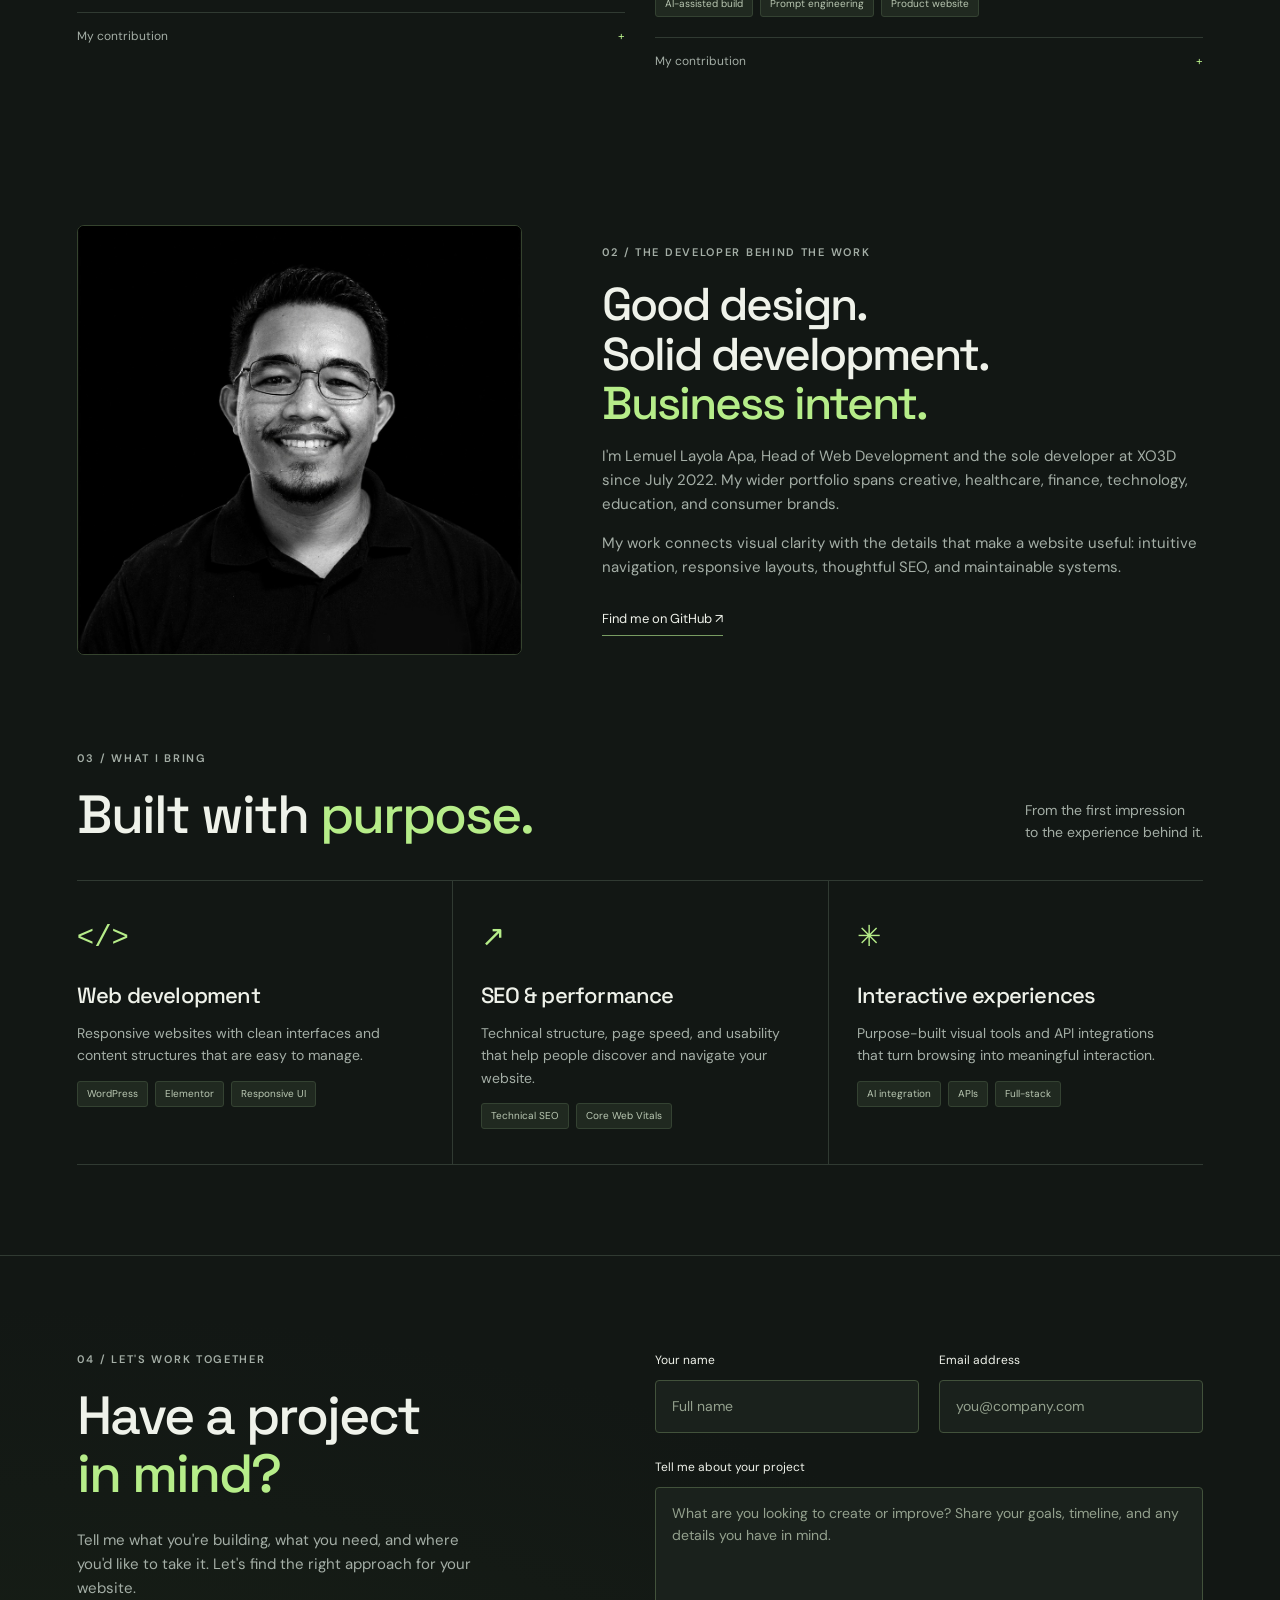
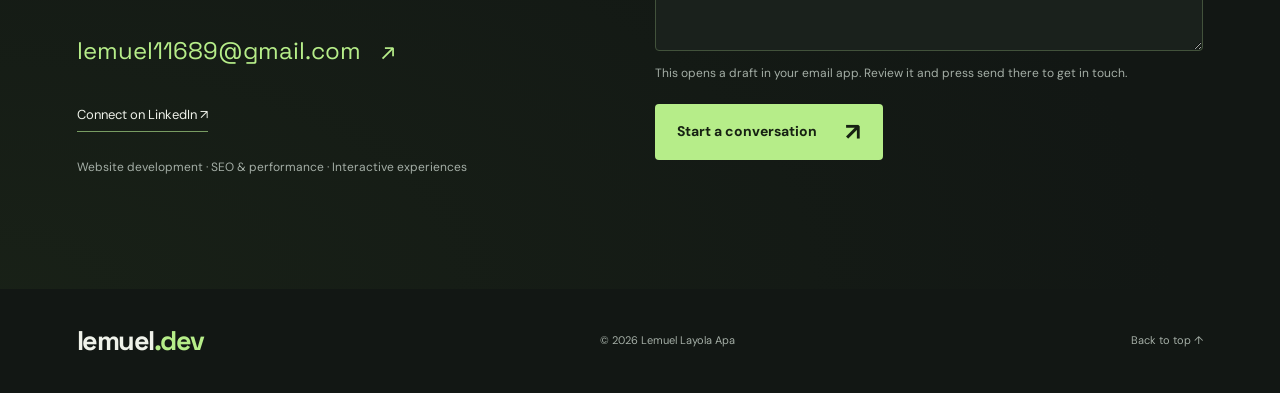
==== commit b6496a04: "Add Inframesh project and Elementor tags to other projects" ====
--- a/index.html
+++ b/index.html
@@ -1,21 +1,21 @@
-<!doctype html><html lang="en"><head><meta charset="utf-8"><meta name="viewport" content="width=device-width,initial-scale=1"><meta name="description" content="Lemuel Layola Apa — web developer, SEO specialist and website manager. Explore websites, brands and interactive experiences."><meta name="theme-color" content="#121714"><link rel="icon" href="data:,"><title>Lemuel Apa — Web Developer & SEO Specialist</title><link rel="stylesheet" href="style.css?v=previews-169"><script src="script.js?v=contact-1" defer></script></head><body><a class="skip" href="#main">Skip to content</a><header><a href="#" class="logo" aria-label="Lemuel Apa home">lemuel<span>.dev</span></a><nav aria-label="Main navigation"><a href="#projects">Work</a><a href="#about">About</a><a href="#expertise">Expertise</a><a class="nav-cta" href="#contact">Let’s talk ↗</a></nav></header><main id="main"><section class="hero"><div class="eyebrow"><span class="dot"></span> WEB DEVELOPER · SEO SPECIALIST · WEBSITE MANAGER</div><h1>Thoughtful websites.<br><em>Built for impact.</em></h1><div class="hero-bottom"><p>I'm Lemuel Apa. I turn complex ideas into clear, engaging digital experiences — from brand websites to AI-powered tools.</p><a class="button" href="#projects">Explore my work <span>↘</span></a></div><div class="hero-art" aria-hidden="true"><div class="orbit one"></div><div class="orbit two"></div><div class="orbit three"></div><span class="code">&lt;/&gt;</span><span class="art-note">DESIGN MEETS DEVELOPMENT</span></div><div class="hero-foot"><span>INDEPENDENT THINKING. PURPOSEFUL EXECUTION.</span><a href="#projects">SCROLL TO EXPLORE ↓</a></div></section><div class="brands"><span>SELECTED CLIENT WORK</span><strong>XO3D</strong><strong>Capitalixe</strong><strong>All Weather Coating</strong><strong>ZuPreem</strong></div><section id="projects" class="section"><div class="section-heading"><div><span class="eyebrow">01 / PORTFOLIO</span><h2>Selected <em>work.</em></h2></div><p>Real businesses. Different challenges.<br>Digital experiences with a clear purpose.</p></div><div class="filterbar"><div class="filters" role="group" aria-label="Filter projects"><button class="active" data-filter="all" aria-pressed="true">All work <sup>9</sup></button><button data-filter="web" aria-pressed="false">Websites</button><button data-filter="interactive" aria-pressed="false">Interactive & AI</button><button data-filter="brand" aria-pressed="false">Brand & product</button></div><span id="count" aria-live="polite">9 projects</span></div><div class="projects"><article class="project featured-project" data-category="web" aria-labelledby="xo3d-title"><div class="featured-topline"><span class="eyebrow">FEATURED PROJECT / LONG-TERM WEBSITE OWNERSHIP</span><span>JULY 2022–PRESENT</span></div><div class="featured-layout"><a class="preview" href="xo3d.html" aria-label="Read the XO3D case study"><div class="browser-bar"><span>● ● ●</span><span>xo3d.co.uk</span><span>↗</span></div><img src="images/xo3d.jpg" alt="XO3D website preview" loading="lazy" width="1200" height="760"><span class="open">Explore the case study ↗</span></a><div class="featured-copy"><span class="eyebrow">3D VISUALISATION STUDIO</span><h3 id="xo3d-title">XO3D</h3><p class="role">Head of Web Development · Sole Developer</p><p class="description">End-to-end website ownership: an Astro rebuild, large-scale content migration, technical SEO, faster performance, and interactive 3D experiences.</p><div class="feature-results"><div><strong>48 → ~95</strong><span>Mobile Lighthouse</span></div><div><strong>9.6s → 2.1s</strong><span>Largest Contentful Paint</span></div><div><strong>1,345</strong><span>Schema errors resolved</span></div></div><div class="tags"><span>Astro</span><span>Cloudflare Pages</span><span>SEO & GEO</span><span>Performance</span></div><div class="featured-links"><a class="button" href="xo3d.html">Read my full contribution <span>↗</span></a><a class="textlink" href="https://xo3d.co.uk/" target="_blank" rel="noopener noreferrer">Visit site ↗</a></div></div></div></article><article class="project featured-project" data-category="interactive" aria-labelledby="awc-title"><div class="featured-topline"><span class="eyebrow">FEATURED PROJECT / AI-POWERED INTERACTIVE EXPERIENCE</span><span>APRIL 2026–PRESENT</span></div><div class="featured-layout"><a class="preview" href="awc-visualiser.html" aria-label="Read the All Weather Coating AI Visualiser case study"><div class="browser-bar"><span>● ● ●</span><span>allweathercoating.co.uk</span><span>↗</span></div><img src="images/awc-visualiser.jpg" alt="All Weather Coating AI Visualiser website preview" loading="lazy" width="1200" height="760"><span class="open">Explore the case study ↗</span></a><div class="featured-copy"><span class="eyebrow">CLIENT PROJECT THROUGH XO3D</span><h3 id="awc-title" class="awc-feature-title">All Weather Coating<br>AI Visualiser</h3><p class="role">Full-Stack Web Developer · Built from scratch</p><p class="description">Upload a house photo, choose coating colours, and generate a preview. I built the experience, integrated the Gemini API, added usage safeguards, and connected lead capture to the owner’s email.</p><div class="feature-results"><div><strong>Gemini</strong><span>AI preview integration</span></div><div><strong>6 tries</strong><span>Usage limit per user</span></div><div><strong>Email</strong><span>Direct lead delivery</span></div></div><div class="tags"><span>Full-stack</span><span>Gemini API</span><span>Lead capture</span></div><div class="featured-links"><a class="button" href="awc-visualiser.html">Explore my contribution <span>↗</span></a><a class="textlink" href="https://allweathercoating.co.uk/ai-coating-visualiser/" target="_blank" rel="noopener noreferrer">Try visualiser ↗</a></div></div></div></article><article class="project" data-category="web"><a class="preview" href="awc-website.html" aria-label="Read the All Weather Coating website case study"><div class="browser-bar"><span>● ● ●</span><span>allweathercoating.co.uk</span><span>↗</span></div><img src="images/awc.jpg" alt="All Weather Coating website preview" loading="lazy" width="1200" height="760"><span class="open">Read the case study ↗</span></a><div class="project-title"><h3>All Weather Coating</h3><span class="index">03</span></div><p class="role">Full-Stack WordPress Developer / Elementor Specialist</p><p class="project-tenure">Sole Developer · July 2022–Present · Client through XO3D</p><p class="description">Built from scratch and redesigned from a coworker’s Figma designs. Migrated from WP Engine to SiteGround, completed SEO and performance improvements, and continue ongoing maintenance.</p><div class="tags"><span>WordPress</span><span>Elementor</span><span>Hosting migration</span></div><div class="featured-links"><a class="textlink" href="awc-website.html">Explore my website contribution ↗</a><a class="textlink" href="https://allweathercoating.co.uk/" target="_blank" rel="noopener noreferrer">Visit website ↗</a></div></article><article class="project" data-category="web"><a class="preview" href="capitalixe.html" aria-label="Read the Capitalixe website case study"><div class="browser-bar"><span>● ● ●</span><span>capitalixe.com</span><span>↗</span></div><img src="images/capitalixe.jpg" alt="Capitalixe website preview" loading="lazy" width="1200" height="760"><span class="open">Read the case study ↗</span></a><div class="project-title"><h3>Capitalixe</h3><span class="index">04</span></div><p class="role">Full-Stack WordPress Developer / Elementor Specialist</p><p class="project-tenure">Sole Developer · July 2022–Present · Client through XO3D</p><p class="description">Built from scratch from a coworker’s supplied design. WordPress and Elementor development, currency converter work, WPML setup, SEO, and ongoing maintenance on GoDaddy.</p><div class="tags"><span>WordPress</span><span>Elementor</span><span>WPML</span></div><div class="featured-links"><a class="textlink" href="capitalixe.html">Explore my Capitalixe contribution ↗</a><a class="textlink" href="https://capitalixe.com/" target="_blank" rel="noopener noreferrer">Visit website ↗</a></div></article><article class="project" data-category="web"><a class="preview" href="https://asiotech.com/" target="_blank" rel="noopener noreferrer" aria-label="Visit Asiotech"><div class="browser-bar"><span>● ● ●</span><span>asiotech.com</span><span>↗</span></div><img src="images/asio.jpg" alt="Asiotech website preview" loading="lazy" width="1200" height="760"><span class="open">Visit website ↗</span></a><div class="project-title"><h3>Asiotech</h3><span class="index">05</span></div><p class="role">Web Developer</p><p class="description">Business website presenting technology services through a modern responsive layout built for clarity and usability.</p><div class="tags"><span>Responsive</span><span>Performance</span><span>B2B</span></div><details><summary>My contribution <span>+</span></summary><ul>
+<!doctype html><html lang="en"><head><meta charset="utf-8"><meta name="viewport" content="width=device-width,initial-scale=1"><meta name="description" content="Lemuel Layola Apa — web developer, SEO specialist and website manager. Explore websites, brands and interactive experiences."><meta name="theme-color" content="#121714"><link rel="icon" href="data:,"><title>Lemuel Apa — Web Developer & SEO Specialist</title><link rel="stylesheet" href="style.css?v=previews-169"><script src="script.js?v=contact-1" defer></script></head><body><a class="skip" href="#main">Skip to content</a><header><a href="#" class="logo" aria-label="Lemuel Apa home">lemuel<span>.dev</span></a><nav aria-label="Main navigation"><a href="#projects">Work</a><a href="#about">About</a><a href="#expertise">Expertise</a><a class="nav-cta" href="#contact">Let’s talk ↗</a></nav></header><main id="main"><section class="hero"><div class="eyebrow"><span class="dot"></span> WEB DEVELOPER · SEO SPECIALIST · WEBSITE MANAGER</div><h1>Thoughtful websites.<br><em>Built for impact.</em></h1><div class="hero-bottom"><p>I'm Lemuel Apa. I turn complex ideas into clear, engaging digital experiences — from brand websites to AI-powered tools.</p><a class="button" href="#projects">Explore my work <span>↘</span></a></div><div class="hero-art" aria-hidden="true"><div class="orbit one"></div><div class="orbit two"></div><div class="orbit three"></div><span class="code">&lt;/&gt;</span><span class="art-note">DESIGN MEETS DEVELOPMENT</span></div><div class="hero-foot"><span>INDEPENDENT THINKING. PURPOSEFUL EXECUTION.</span><a href="#projects">SCROLL TO EXPLORE ↓</a></div></section><div class="brands"><span>SELECTED CLIENT WORK</span><strong>XO3D</strong><strong>Capitalixe</strong><strong>All Weather Coating</strong><strong>ZuPreem</strong></div><section id="projects" class="section"><div class="section-heading"><div><span class="eyebrow">01 / PORTFOLIO</span><h2>Selected <em>work.</em></h2></div><p>Real businesses. Different challenges.<br>Digital experiences with a clear purpose.</p></div><div class="filterbar"><div class="filters" role="group" aria-label="Filter projects"><button class="active" data-filter="all" aria-pressed="true">All work <sup>10</sup></button><button data-filter="web" aria-pressed="false">Websites</button><button data-filter="interactive" aria-pressed="false">Interactive & AI</button><button data-filter="brand" aria-pressed="false">Brand & product</button></div><span id="count" aria-live="polite">10 projects</span></div><div class="projects"><article class="project featured-project" data-category="web" aria-labelledby="xo3d-title"><div class="featured-topline"><span class="eyebrow">FEATURED PROJECT / LONG-TERM WEBSITE OWNERSHIP</span><span>JULY 2022–PRESENT</span></div><div class="featured-layout"><a class="preview" href="xo3d.html" aria-label="Read the XO3D case study"><div class="browser-bar"><span>● ● ●</span><span>xo3d.co.uk</span><span>↗</span></div><img src="images/xo3d.jpg" alt="XO3D website preview" loading="lazy" width="1200" height="760"><span class="open">Explore the case study ↗</span></a><div class="featured-copy"><span class="eyebrow">3D VISUALISATION STUDIO</span><h3 id="xo3d-title">XO3D</h3><p class="role">Head of Web Development · Sole Developer</p><p class="description">End-to-end website ownership: an Astro rebuild, large-scale content migration, technical SEO, faster performance, and interactive 3D experiences.</p><div class="feature-results"><div><strong>48 → ~95</strong><span>Mobile Lighthouse</span></div><div><strong>9.6s → 2.1s</strong><span>Largest Contentful Paint</span></div><div><strong>1,345</strong><span>Schema errors resolved</span></div></div><div class="tags"><span>Elementor</span><span>Astro</span><span>Cloudflare Pages</span><span>SEO & GEO</span><span>Performance</span></div><div class="featured-links"><a class="button" href="xo3d.html">Read my full contribution <span>↗</span></a><a class="textlink" href="https://xo3d.co.uk/" target="_blank" rel="noopener noreferrer">Visit site ↗</a></div></div></div></article><article class="project featured-project" data-category="interactive" aria-labelledby="awc-title"><div class="featured-topline"><span class="eyebrow">FEATURED PROJECT / AI-POWERED INTERACTIVE EXPERIENCE</span><span>APRIL 2026–PRESENT</span></div><div class="featured-layout"><a class="preview" href="awc-visualiser.html" aria-label="Read the All Weather Coating AI Visualiser case study"><div class="browser-bar"><span>● ● ●</span><span>allweathercoating.co.uk</span><span>↗</span></div><img src="images/awc-visualiser.jpg" alt="All Weather Coating AI Visualiser website preview" loading="lazy" width="1200" height="760"><span class="open">Explore the case study ↗</span></a><div class="featured-copy"><span class="eyebrow">CLIENT PROJECT THROUGH XO3D</span><h3 id="awc-title" class="awc-feature-title">All Weather Coating<br>AI Visualiser</h3><p class="role">Full-Stack Web Developer · Built from scratch</p><p class="description">Upload a house photo, choose coating colours, and generate a preview. I built the experience, integrated the Gemini API, added usage safeguards, and connected lead capture to the owner’s email.</p><div class="feature-results"><div><strong>Gemini</strong><span>AI preview integration</span></div><div><strong>6 tries</strong><span>Usage limit per user</span></div><div><strong>Email</strong><span>Direct lead delivery</span></div></div><div class="tags"><span>Elementor</span><span>Full-stack</span><span>Gemini API</span><span>Lead capture</span></div><div class="featured-links"><a class="button" href="awc-visualiser.html">Explore my contribution <span>↗</span></a><a class="textlink" href="https://allweathercoating.co.uk/ai-coating-visualiser/" target="_blank" rel="noopener noreferrer">Try visualiser ↗</a></div></div></div></article><article class="project" data-category="web"><a class="preview" href="awc-website.html" aria-label="Read the All Weather Coating website case study"><div class="browser-bar"><span>● ● ●</span><span>allweathercoating.co.uk</span><span>↗</span></div><img src="images/awc.jpg" alt="All Weather Coating website preview" loading="lazy" width="1200" height="760"><span class="open">Read the case study ↗</span></a><div class="project-title"><h3>All Weather Coating</h3><span class="index">03</span></div><p class="role">Full-Stack WordPress Developer / Elementor Specialist</p><p class="project-tenure">Sole Developer · July 2022–Present · Client through XO3D</p><p class="description">Built from scratch and redesigned from a coworker’s Figma designs. Migrated from WP Engine to SiteGround, completed SEO and performance improvements, and continue ongoing maintenance.</p><div class="tags"><span>WordPress</span><span>Elementor</span><span>Hosting migration</span></div><div class="featured-links"><a class="textlink" href="awc-website.html">Explore my website contribution ↗</a><a class="textlink" href="https://allweathercoating.co.uk/" target="_blank" rel="noopener noreferrer">Visit website ↗</a></div></article><article class="project" data-category="web"><a class="preview" href="capitalixe.html" aria-label="Read the Capitalixe website case study"><div class="browser-bar"><span>● ● ●</span><span>capitalixe.com</span><span>↗</span></div><img src="images/capitalixe.jpg" alt="Capitalixe website preview" loading="lazy" width="1200" height="760"><span class="open">Read the case study ↗</span></a><div class="project-title"><h3>Capitalixe</h3><span class="index">04</span></div><p class="role">Full-Stack WordPress Developer / Elementor Specialist</p><p class="project-tenure">Sole Developer · July 2022–Present · Client through XO3D</p><p class="description">Built from scratch from a coworker’s supplied design. WordPress and Elementor development, currency converter work, WPML setup, SEO, and ongoing maintenance on GoDaddy.</p><div class="tags"><span>WordPress</span><span>Elementor</span><span>WPML</span></div><div class="featured-links"><a class="textlink" href="capitalixe.html">Explore my Capitalixe contribution ↗</a><a class="textlink" href="https://capitalixe.com/" target="_blank" rel="noopener noreferrer">Visit website ↗</a></div></article><article class="project" data-category="web"><a class="preview" href="https://asiotech.com/" target="_blank" rel="noopener noreferrer" aria-label="Visit Asiotech"><div class="browser-bar"><span>● ● ●</span><span>asiotech.com</span><span>↗</span></div><img src="images/asio.jpg" alt="Asiotech website preview" loading="lazy" width="1200" height="760"><span class="open">Visit website ↗</span></a><div class="project-title"><h3>Asiotech</h3><span class="index">05</span></div><p class="role">Web Developer</p><p class="description">Business website presenting technology services through a modern responsive layout built for clarity and usability.</p><div class="tags"><span>Elementor</span><span>Responsive</span><span>Performance</span><span>B2B</span></div><details><summary>My contribution <span>+</span></summary><ul>
                   <li>Built a modern, responsive layout.</li>
                   <li>Focused on clarity, performance, and usability.</li>
-                </ul></details></article><article class="project" data-category="web"><a class="preview" href="https://theparamedicskillsbank.co.uk/" target="_blank" rel="noopener noreferrer" aria-label="Visit The Paramedic Skills Bank"><div class="browser-bar"><span>● ● ●</span><span>theparamedicskillsbank.co.uk</span><span>↗</span></div><img src="images/theparamedicskillsbank.jpg" alt="The Paramedic Skills Bank website preview" loading="lazy" width="1200" height="760"><span class="open">Visit website ↗</span></a><div class="project-title"><h3>The Paramedic Skills Bank</h3><span class="index">06</span></div><p class="role">Web Developer</p><p class="description">Educational platform providing structured learning resources for paramedics with strong content organization and accessibility.</p><div class="tags"><span>WordPress</span><span>Healthcare</span><span>Learning</span></div><details><summary>My contribution <span>+</span></summary><ul>
+                </ul></details></article><article class="project" data-category="web"><a class="preview" href="https://theparamedicskillsbank.co.uk/" target="_blank" rel="noopener noreferrer" aria-label="Visit The Paramedic Skills Bank"><div class="browser-bar"><span>● ● ●</span><span>theparamedicskillsbank.co.uk</span><span>↗</span></div><img src="images/theparamedicskillsbank.jpg" alt="The Paramedic Skills Bank website preview" loading="lazy" width="1200" height="760"><span class="open">Visit website ↗</span></a><div class="project-title"><h3>The Paramedic Skills Bank</h3><span class="index">06</span></div><p class="role">Web Developer</p><p class="description">Educational platform providing structured learning resources for paramedics with strong content organization and accessibility.</p><div class="tags"><span>Elementor</span><span>WordPress</span><span>Healthcare</span><span>Learning</span></div><details><summary>My contribution <span>+</span></summary><ul>
                   <li>Developed a content-driven WordPress site.</li>
                   <li>Organized training materials for better accessibility.</li>
                   <li>Ensured a responsive and user-friendly interface.</li>
-                </ul></details></article><article class="project" data-category="web"><a class="preview" href="https://www.consuremedical.com/" target="_blank" rel="noopener noreferrer" aria-label="Visit Consure Medical"><div class="browser-bar"><span>● ● ●</span><span>www.consuremedical.com</span><span>↗</span></div><img src="images/consure.jpg" alt="Consure Medical website preview" loading="lazy" width="1200" height="760"><span class="open">Visit website ↗</span></a><div class="project-title"><h3>Consure Medical</h3><span class="index">07</span></div><p class="role">Web Developer</p><p class="description">Medical-focused website designed to present services with clarity and build trust through a clean, accessible interface.</p><div class="tags"><span>Healthcare</span><span>Trust Design</span><span>Accessibility</span></div><details><summary>My contribution <span>+</span></summary><ul>
+                </ul></details></article><article class="project" data-category="web"><a class="preview" href="https://www.consuremedical.com/" target="_blank" rel="noopener noreferrer" aria-label="Visit Consure Medical"><div class="browser-bar"><span>● ● ●</span><span>www.consuremedical.com</span><span>↗</span></div><img src="images/consure.jpg" alt="Consure Medical website preview" loading="lazy" width="1200" height="760"><span class="open">Visit website ↗</span></a><div class="project-title"><h3>Consure Medical</h3><span class="index">07</span></div><p class="role">Web Developer</p><p class="description">Medical-focused website designed to present services with clarity and build trust through a clean, accessible interface.</p><div class="tags"><span>Elementor</span><span>Healthcare</span><span>Trust Design</span><span>Accessibility</span></div><details><summary>My contribution <span>+</span></summary><ul>
                   <li>Delivered a clean and accessible UI.</li>
                   <li>Optimized the layout for clarity and credibility.</li>
-                </ul></details></article><article class="project" data-category="brand"><a class="preview" href="https://zupreem.com/" target="_blank" rel="noopener noreferrer" aria-label="Visit ZuPreem"><div class="browser-bar"><span>● ● ●</span><span>zupreem.com</span><span>↗</span></div><img src="images/zupreem.jpg" alt="ZuPreem website preview" loading="lazy" width="1200" height="760"><span class="open">Visit website ↗</span></a><div class="project-title"><h3>ZuPreem</h3><span class="index">08</span></div><p class="role">Web Developer</p><p class="description">Brand website for a pet nutrition company showcasing products and information through a consistent and engaging presentation.</p><div class="tags"><span>Brand Website</span><span>Product UX</span><span>Consumer</span></div><details><summary>My contribution <span>+</span></summary><ul>
+                </ul></details></article><article class="project" data-category="brand"><a class="preview" href="https://zupreem.com/" target="_blank" rel="noopener noreferrer" aria-label="Visit ZuPreem"><div class="browser-bar"><span>● ● ●</span><span>zupreem.com</span><span>↗</span></div><img src="images/zupreem.jpg" alt="ZuPreem website preview" loading="lazy" width="1200" height="760"><span class="open">Visit website ↗</span></a><div class="project-title"><h3>ZuPreem</h3><span class="index">08</span></div><p class="role">Web Developer</p><p class="description">Brand website for a pet nutrition company showcasing products and information through a consistent and engaging presentation.</p><div class="tags"><span>Elementor</span><span>Brand Website</span><span>Product UX</span><span>Consumer</span></div><details><summary>My contribution <span>+</span></summary><ul>
                   <li>Implemented a product-focused layout.</li>
                   <li>Maintained brand consistency across pages.</li>
-                </ul></details></article><article class="project" data-category="brand"><a class="preview" href="https://garglewater.com/" target="_blank" rel="noopener noreferrer" aria-label="Visit Garglewater"><div class="browser-bar"><span>● ● ●</span><span>garglewater.com</span><span>↗</span></div><img src="images/garglewater.jpg" alt="Garglewater website preview" loading="lazy" width="1200" height="760"><span class="open">Visit website ↗</span></a><div class="project-title"><h3>Garglewater</h3><span class="index">09</span></div><p class="role">Web Developer</p><p class="description">Brand website for Garglewater designed to present the product clearly through a polished, modern, and easy-to-navigate digital experience.</p><div class="tags"><span>Brand Website</span><span>Responsive</span><span>UI Clarity</span></div><details><summary>My contribution <span>+</span></summary><ul>
+                </ul></details></article><article class="project" data-category="brand"><a class="preview" href="https://garglewater.com/" target="_blank" rel="noopener noreferrer" aria-label="Visit Garglewater"><div class="browser-bar"><span>● ● ●</span><span>garglewater.com</span><span>↗</span></div><img src="images/garglewater.jpg" alt="Garglewater website preview" loading="lazy" width="1200" height="760"><span class="open">Visit website ↗</span></a><div class="project-title"><h3>Garglewater</h3><span class="index">09</span></div><p class="role">Web Developer</p><p class="description">Brand website for Garglewater designed to present the product clearly through a polished, modern, and easy-to-navigate digital experience.</p><div class="tags"><span>Elementor</span><span>Brand Website</span><span>Responsive</span><span>UI Clarity</span></div><details><summary>My contribution <span>+</span></summary><ul>
                   <li>Built a modern, responsive interface aligned with the brand presentation.</li>
                   <li>Structured content for clarity, usability, and stronger visual flow.</li>
                   <li>Supported a clean page hierarchy across core website sections.</li>
-                </ul></details></article></div></section><section id="about" class="about section"><div class="profile-portrait"><img src="images/lemuel-apa-profile.png" alt="Lemuel Layola Apa" width="1000" height="1000" loading="lazy"></div><div><span class="eyebrow">02 / THE DEVELOPER BEHIND THE WORK</span><h2>Good design.<br>Solid development.<br><em>Business intent.</em></h2><p>I'm Lemuel Layola Apa, Head of Web Development and the sole developer at XO3D since July 2022. My wider portfolio spans creative, healthcare, finance, technology, education, and consumer brands.</p><p>My work connects visual clarity with the details that make a website useful: intuitive navigation, responsive layouts, thoughtful SEO, and maintainable systems.</p><a class="textlink" href="https://github.com/lemuelapa" target="_blank" rel="noopener noreferrer">Find me on GitHub ↗</a></div></section><section id="expertise" class="section"><div class="section-heading"><div><span class="eyebrow">03 / WHAT I BRING</span><h2>Built with <em>purpose.</em></h2></div><p>From the first impression<br>to the experience behind it.</p></div><div class="services"><article><span class="service-icon">&lt;/&gt;</span><h3>Web development</h3><p>Responsive websites with clean interfaces and content structures that are easy to manage.</p><div class="tags"><span>WordPress</span><span>Elementor</span><span>Responsive UI</span></div></article><article><span class="service-icon">↗</span><h3>SEO & performance</h3><p>Technical structure, page speed, and usability that help people discover and navigate your website.</p><div class="tags"><span>Technical SEO</span><span>Core Web Vitals</span></div></article><article><span class="service-icon">✳</span><h3>Interactive experiences</h3><p>Purpose-built visual tools and API integrations that turn browsing into meaningful interaction.</p><div class="tags"><span>AI integration</span><span>APIs</span><span>Full-stack</span></div></article></div></section><section id="contact" class="contact section" aria-labelledby="contact-title">
+                </ul></details></article><article class="project" data-category="web"><a class="preview" href="https://inframesh.pages.dev/" target="_blank" rel="noopener noreferrer" aria-label="Visit Inframesh"><div class="browser-bar"><span>● ● ●</span><span>inframesh.pages.dev</span><span>↗</span></div><img src="images/inframesh.png" alt="Inframesh website showing the Supermeter energy intelligence product" loading="lazy" width="1265" height="712"><span class="open">Visit website ↗</span></a><div class="project-title"><h3>Inframesh</h3><span class="index">10</span></div><p class="role">AI-Assisted Website Development</p><p class="description">A product website introducing Inframesh’s Supermeter and its energy intelligence platform. Built using AI, with love, thoughtful prompting, and prompt engineering.</p><div class="tags"><span>AI-assisted build</span><span>Prompt engineering</span><span>Product website</span></div><details><summary>My contribution <span>+</span></summary><ul><li>Built the website using AI, guided by thoughtful prompting and prompt engineering.</li><li>Created with love and care for how the product is presented.</li></ul></details></article></div></section><section id="about" class="about section"><div class="profile-portrait"><img src="images/lemuel-apa-profile.png" alt="Lemuel Layola Apa" width="1000" height="1000" loading="lazy"></div><div><span class="eyebrow">02 / THE DEVELOPER BEHIND THE WORK</span><h2>Good design.<br>Solid development.<br><em>Business intent.</em></h2><p>I'm Lemuel Layola Apa, Head of Web Development and the sole developer at XO3D since July 2022. My wider portfolio spans creative, healthcare, finance, technology, education, and consumer brands.</p><p>My work connects visual clarity with the details that make a website useful: intuitive navigation, responsive layouts, thoughtful SEO, and maintainable systems.</p><a class="textlink" href="https://github.com/lemuelapa" target="_blank" rel="noopener noreferrer">Find me on GitHub ↗</a></div></section><section id="expertise" class="section"><div class="section-heading"><div><span class="eyebrow">03 / WHAT I BRING</span><h2>Built with <em>purpose.</em></h2></div><p>From the first impression<br>to the experience behind it.</p></div><div class="services"><article><span class="service-icon">&lt;/&gt;</span><h3>Web development</h3><p>Responsive websites with clean interfaces and content structures that are easy to manage.</p><div class="tags"><span>WordPress</span><span>Elementor</span><span>Responsive UI</span></div></article><article><span class="service-icon">↗</span><h3>SEO & performance</h3><p>Technical structure, page speed, and usability that help people discover and navigate your website.</p><div class="tags"><span>Technical SEO</span><span>Core Web Vitals</span></div></article><article><span class="service-icon">✳</span><h3>Interactive experiences</h3><p>Purpose-built visual tools and API integrations that turn browsing into meaningful interaction.</p><div class="tags"><span>AI integration</span><span>APIs</span><span>Full-stack</span></div></article></div></section><section id="contact" class="contact section" aria-labelledby="contact-title">
   <div class="contact-intro">
     <span class="eyebrow">04 / LET'S WORK TOGETHER</span>
     <h2 id="contact-title">Have a project<br><em>in mind?</em></h2>
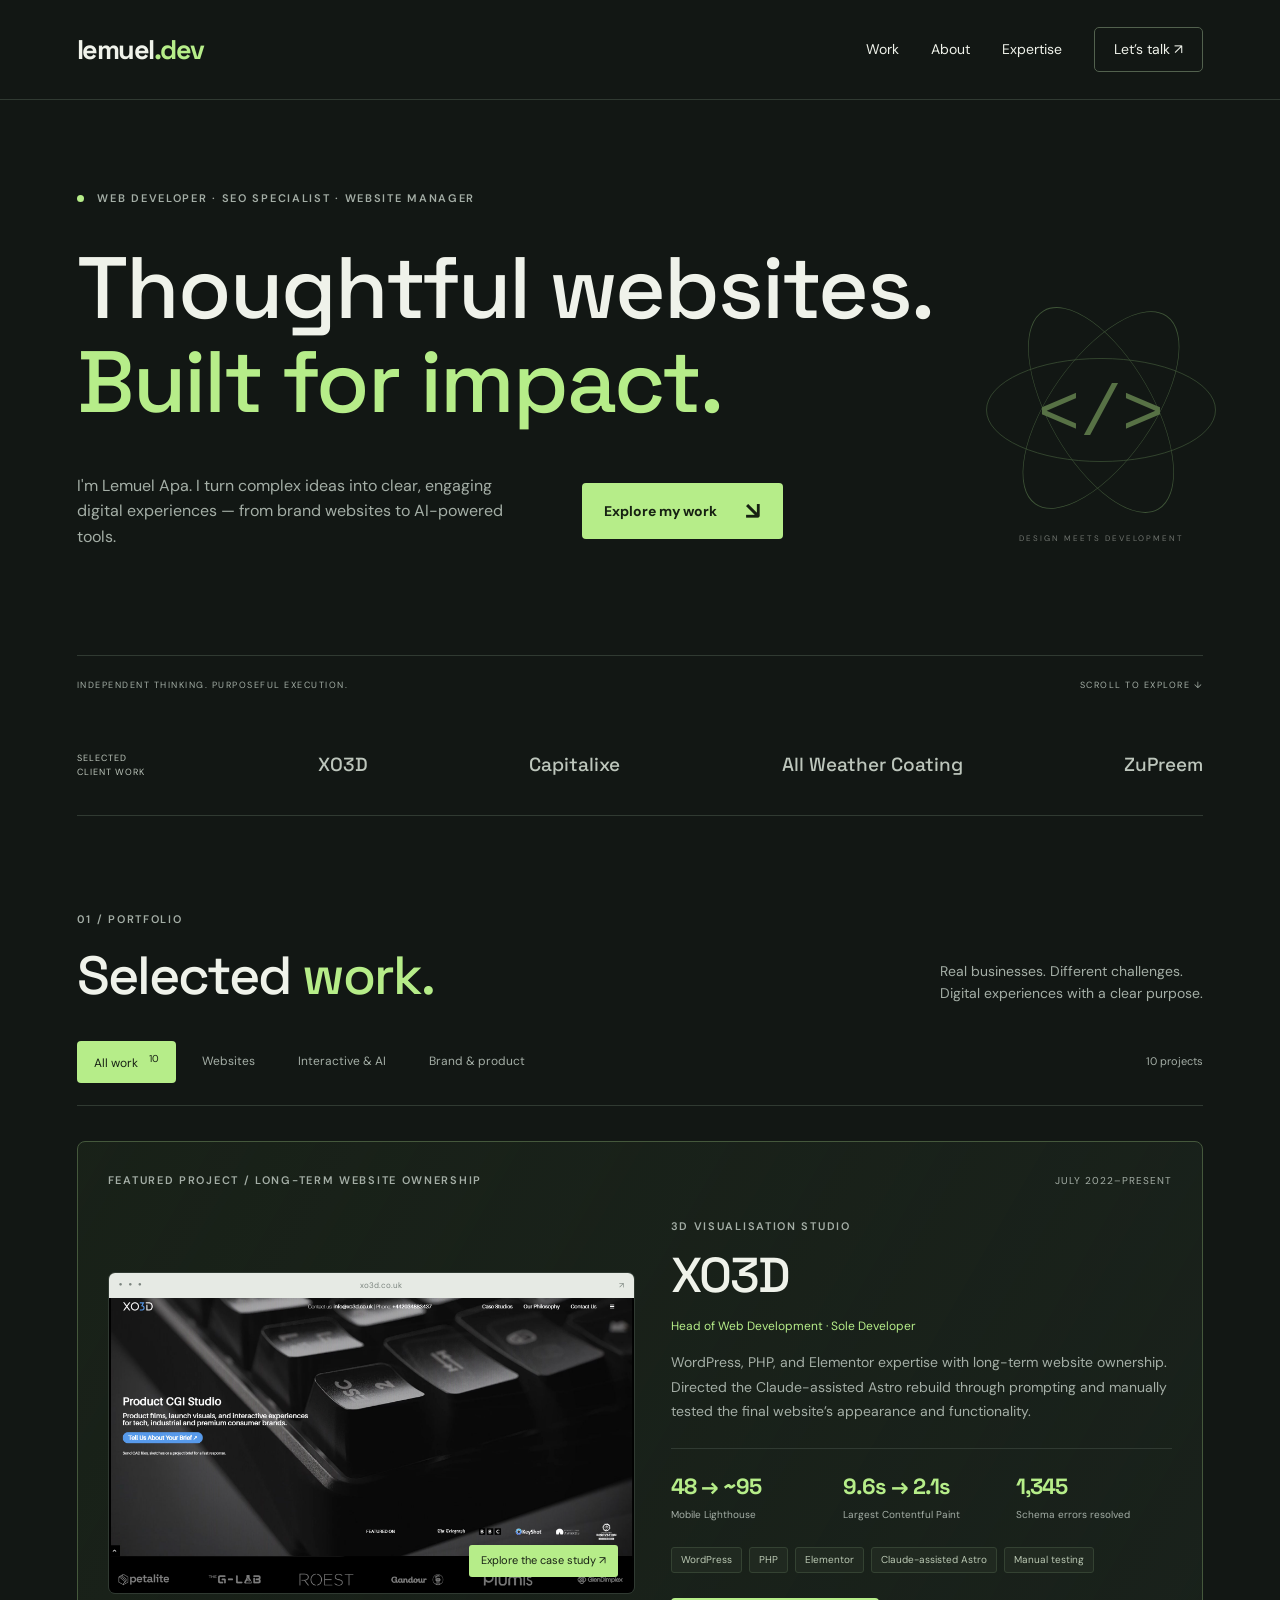
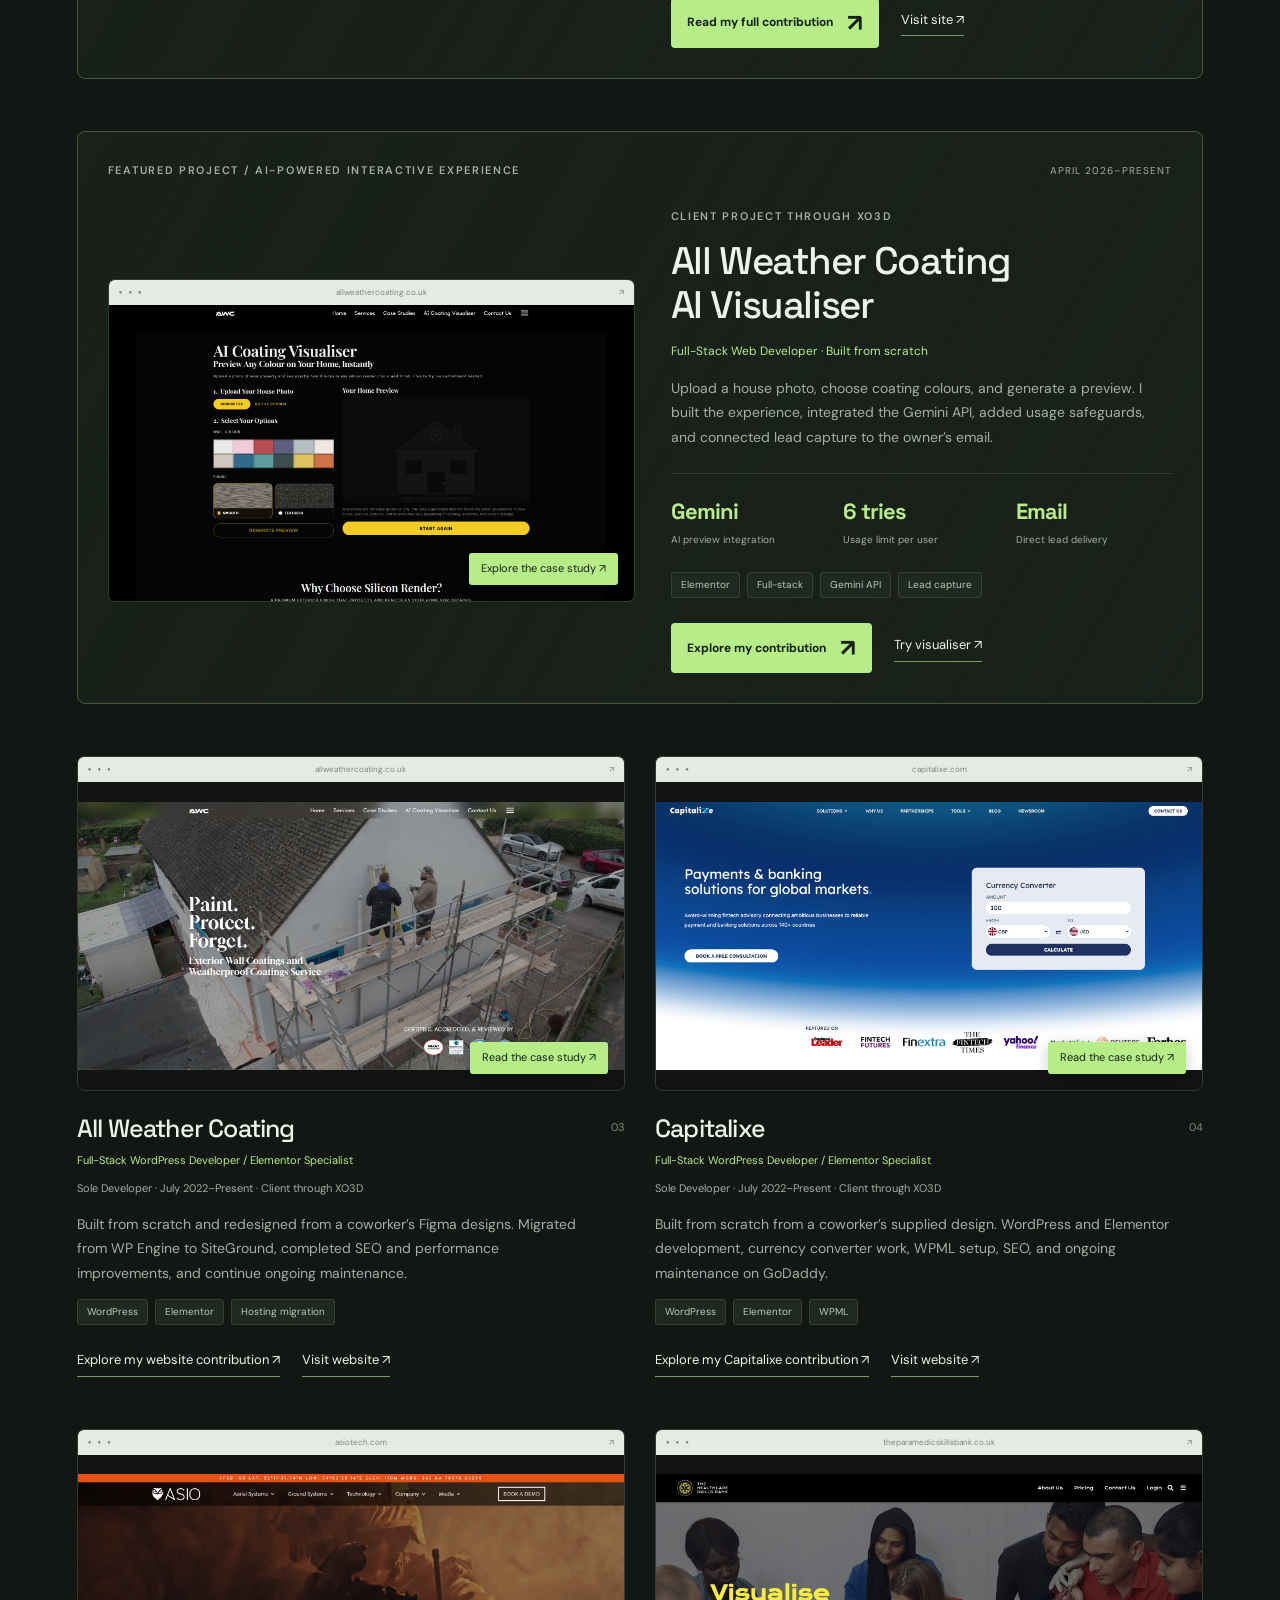
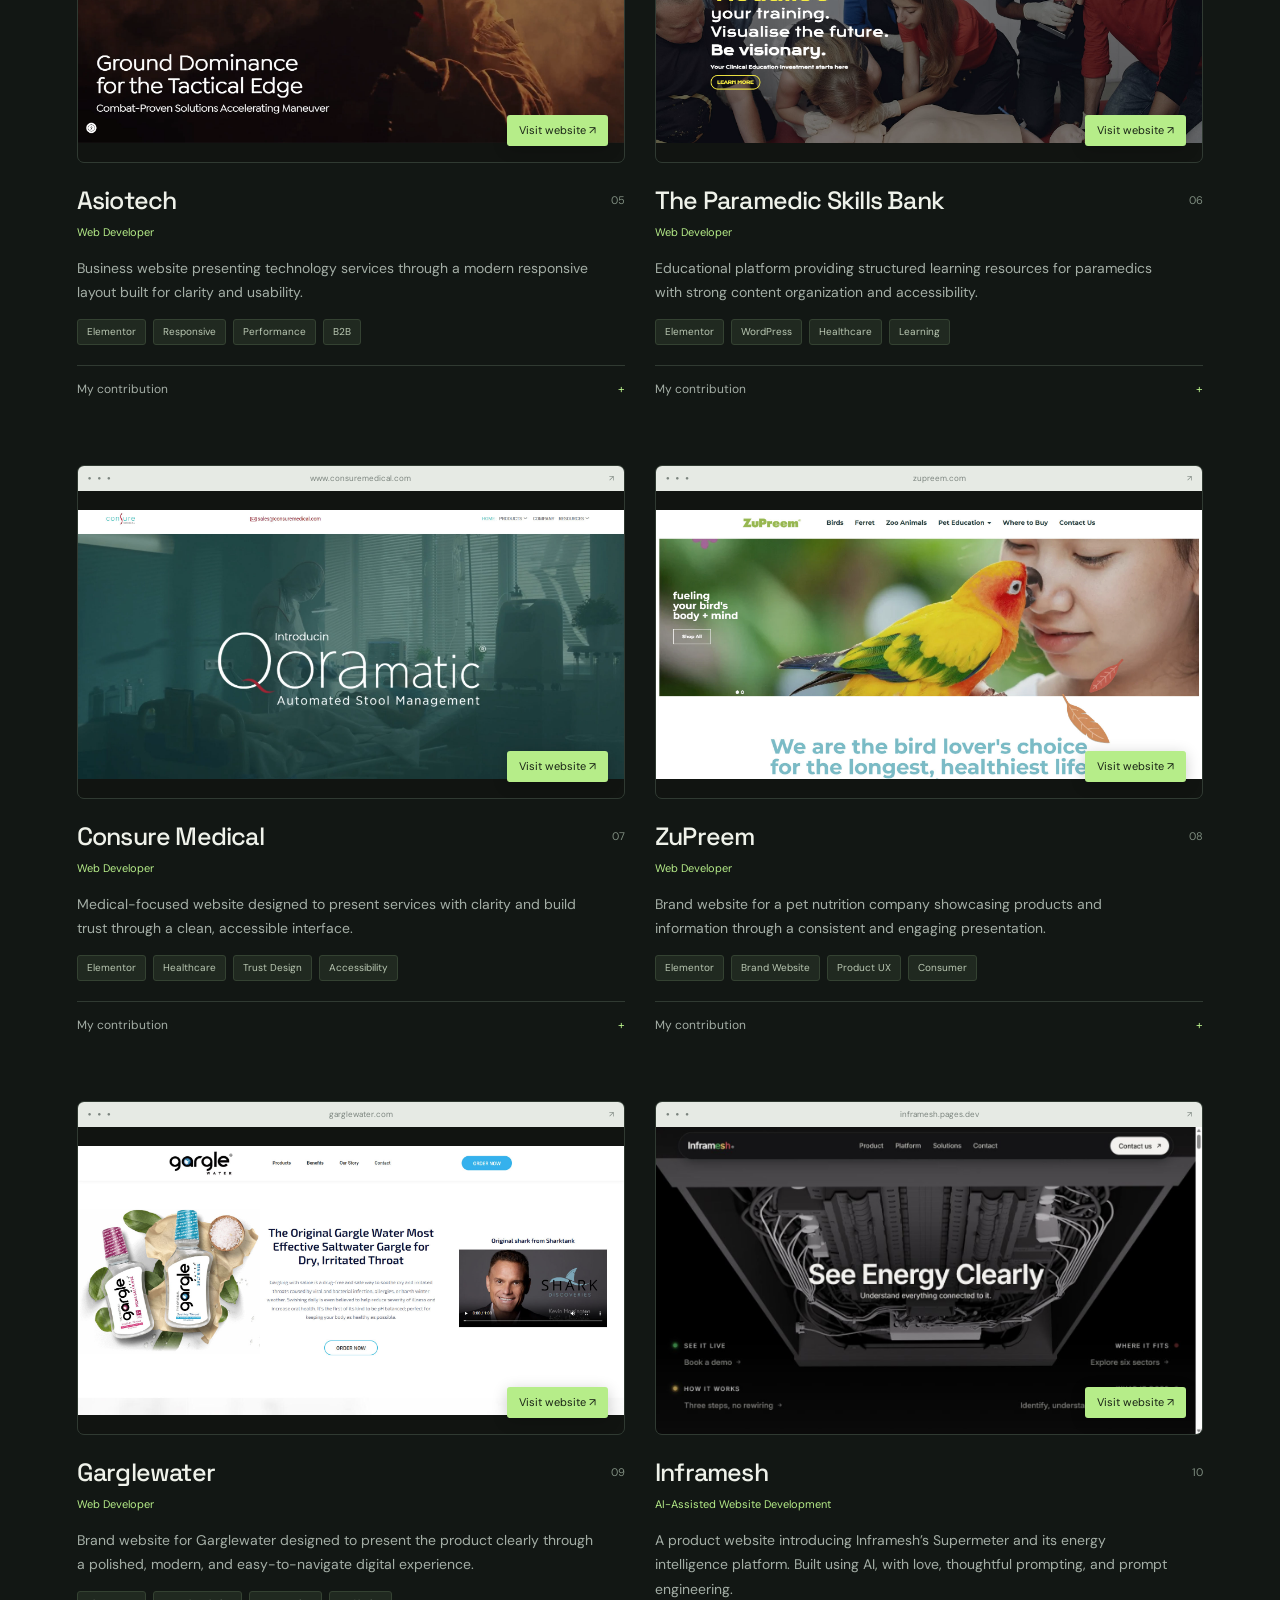
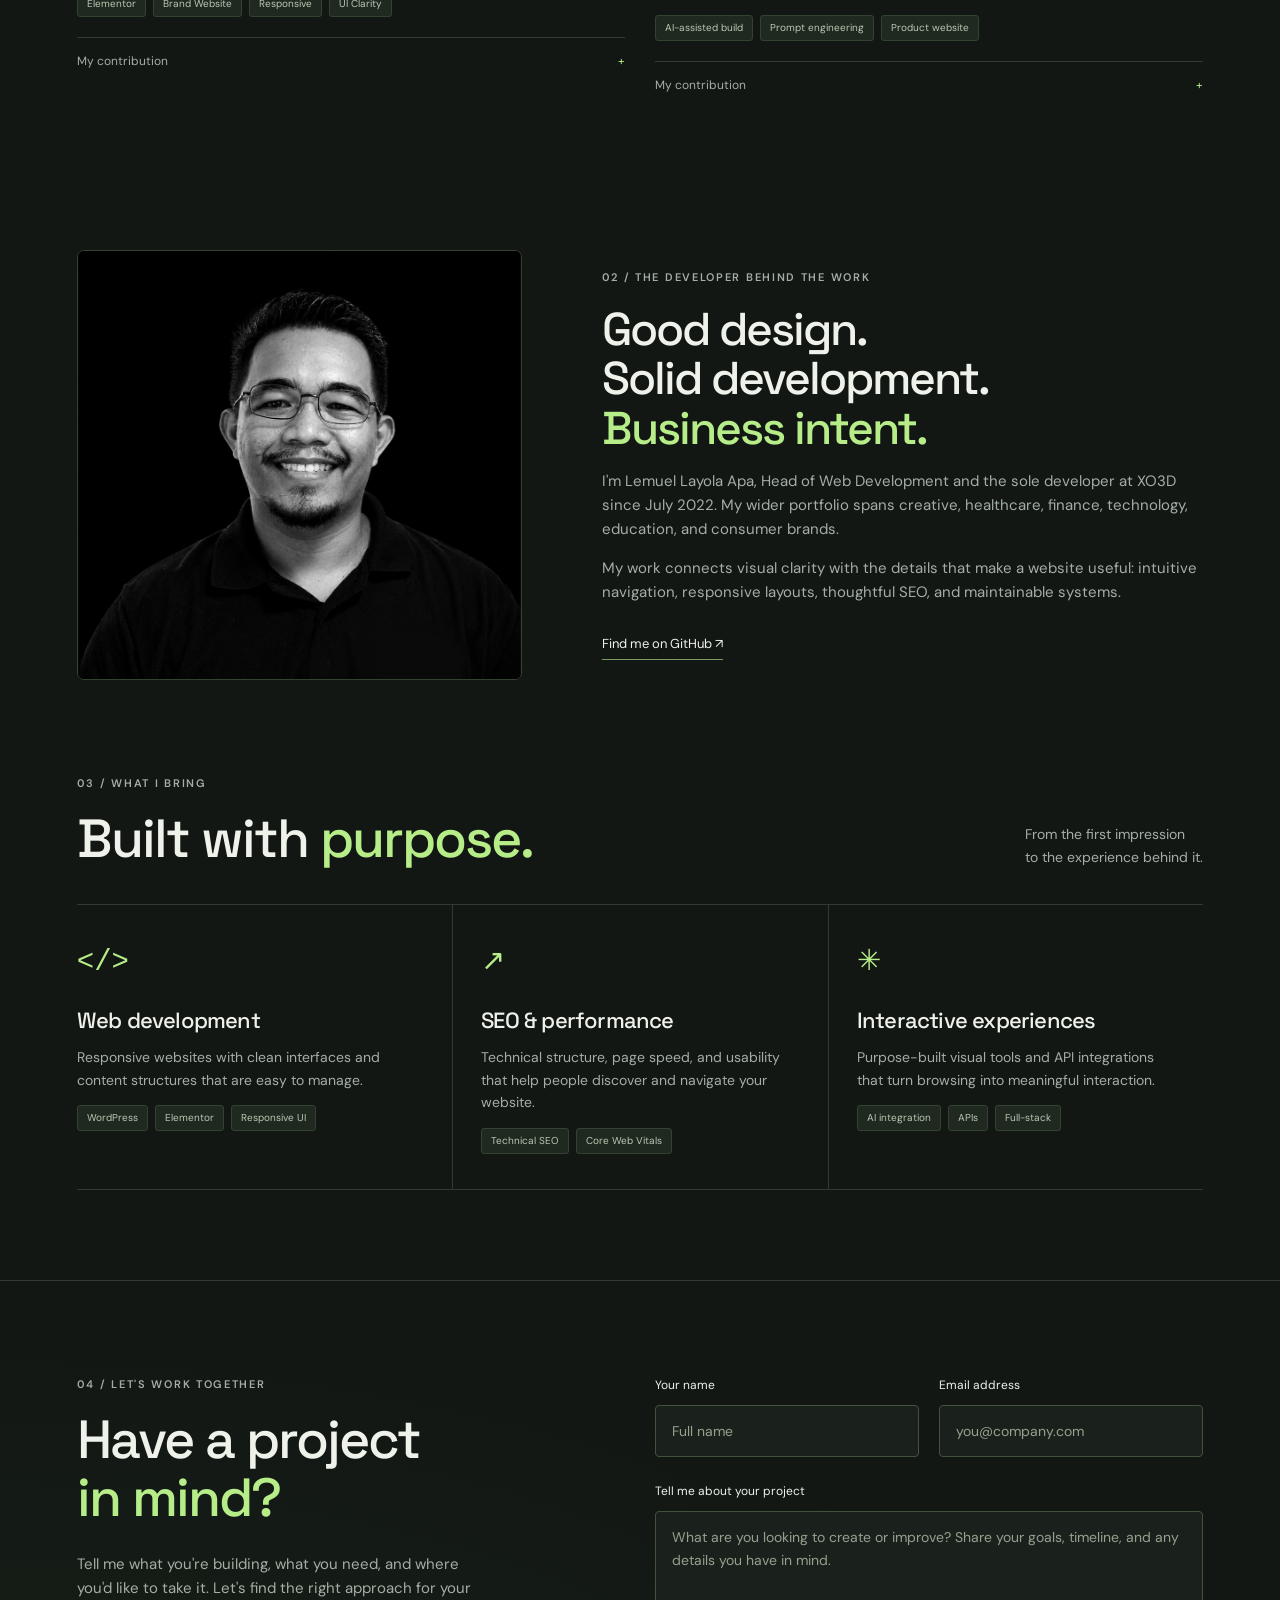
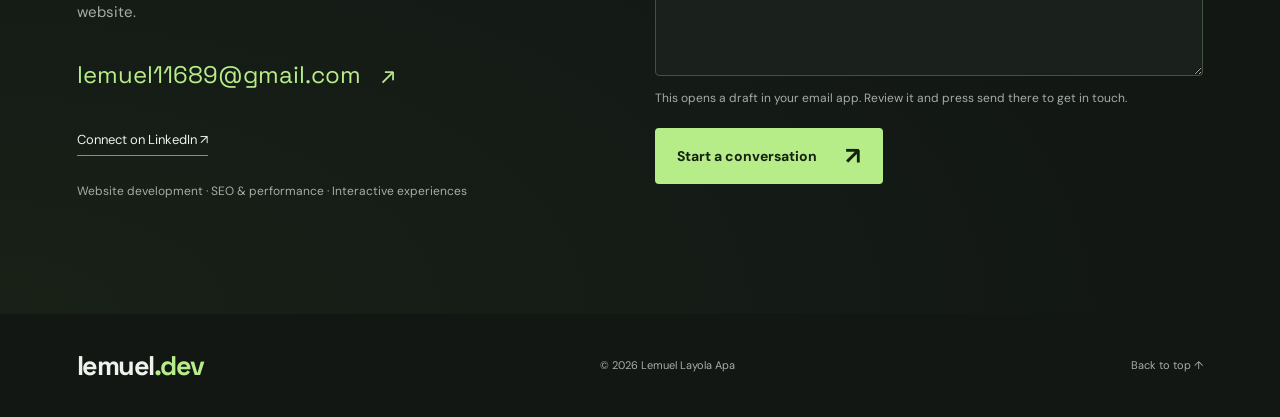
==== commit 66f7a1fd: "Clarify XO3D AI-assisted rebuild and WordPress expertise" ====
--- a/index.html
+++ b/index.html
@@ -1,4 +1,4 @@
-<!doctype html><html lang="en"><head><meta charset="utf-8"><meta name="viewport" content="width=device-width,initial-scale=1"><meta name="description" content="Lemuel Layola Apa — web developer, SEO specialist and website manager. Explore websites, brands and interactive experiences."><meta name="theme-color" content="#121714"><link rel="icon" href="data:,"><title>Lemuel Apa — Web Developer & SEO Specialist</title><link rel="stylesheet" href="style.css?v=previews-169"><script src="script.js?v=contact-1" defer></script></head><body><a class="skip" href="#main">Skip to content</a><header><a href="#" class="logo" aria-label="Lemuel Apa home">lemuel<span>.dev</span></a><nav aria-label="Main navigation"><a href="#projects">Work</a><a href="#about">About</a><a href="#expertise">Expertise</a><a class="nav-cta" href="#contact">Let’s talk ↗</a></nav></header><main id="main"><section class="hero"><div class="eyebrow"><span class="dot"></span> WEB DEVELOPER · SEO SPECIALIST · WEBSITE MANAGER</div><h1>Thoughtful websites.<br><em>Built for impact.</em></h1><div class="hero-bottom"><p>I'm Lemuel Apa. I turn complex ideas into clear, engaging digital experiences — from brand websites to AI-powered tools.</p><a class="button" href="#projects">Explore my work <span>↘</span></a></div><div class="hero-art" aria-hidden="true"><div class="orbit one"></div><div class="orbit two"></div><div class="orbit three"></div><span class="code">&lt;/&gt;</span><span class="art-note">DESIGN MEETS DEVELOPMENT</span></div><div class="hero-foot"><span>INDEPENDENT THINKING. PURPOSEFUL EXECUTION.</span><a href="#projects">SCROLL TO EXPLORE ↓</a></div></section><div class="brands"><span>SELECTED CLIENT WORK</span><strong>XO3D</strong><strong>Capitalixe</strong><strong>All Weather Coating</strong><strong>ZuPreem</strong></div><section id="projects" class="section"><div class="section-heading"><div><span class="eyebrow">01 / PORTFOLIO</span><h2>Selected <em>work.</em></h2></div><p>Real businesses. Different challenges.<br>Digital experiences with a clear purpose.</p></div><div class="filterbar"><div class="filters" role="group" aria-label="Filter projects"><button class="active" data-filter="all" aria-pressed="true">All work <sup>10</sup></button><button data-filter="web" aria-pressed="false">Websites</button><button data-filter="interactive" aria-pressed="false">Interactive & AI</button><button data-filter="brand" aria-pressed="false">Brand & product</button></div><span id="count" aria-live="polite">10 projects</span></div><div class="projects"><article class="project featured-project" data-category="web" aria-labelledby="xo3d-title"><div class="featured-topline"><span class="eyebrow">FEATURED PROJECT / LONG-TERM WEBSITE OWNERSHIP</span><span>JULY 2022–PRESENT</span></div><div class="featured-layout"><a class="preview" href="xo3d.html" aria-label="Read the XO3D case study"><div class="browser-bar"><span>● ● ●</span><span>xo3d.co.uk</span><span>↗</span></div><img src="images/xo3d.jpg" alt="XO3D website preview" loading="lazy" width="1200" height="760"><span class="open">Explore the case study ↗</span></a><div class="featured-copy"><span class="eyebrow">3D VISUALISATION STUDIO</span><h3 id="xo3d-title">XO3D</h3><p class="role">Head of Web Development · Sole Developer</p><p class="description">End-to-end website ownership: an Astro rebuild, large-scale content migration, technical SEO, faster performance, and interactive 3D experiences.</p><div class="feature-results"><div><strong>48 → ~95</strong><span>Mobile Lighthouse</span></div><div><strong>9.6s → 2.1s</strong><span>Largest Contentful Paint</span></div><div><strong>1,345</strong><span>Schema errors resolved</span></div></div><div class="tags"><span>Elementor</span><span>Astro</span><span>Cloudflare Pages</span><span>SEO & GEO</span><span>Performance</span></div><div class="featured-links"><a class="button" href="xo3d.html">Read my full contribution <span>↗</span></a><a class="textlink" href="https://xo3d.co.uk/" target="_blank" rel="noopener noreferrer">Visit site ↗</a></div></div></div></article><article class="project featured-project" data-category="interactive" aria-labelledby="awc-title"><div class="featured-topline"><span class="eyebrow">FEATURED PROJECT / AI-POWERED INTERACTIVE EXPERIENCE</span><span>APRIL 2026–PRESENT</span></div><div class="featured-layout"><a class="preview" href="awc-visualiser.html" aria-label="Read the All Weather Coating AI Visualiser case study"><div class="browser-bar"><span>● ● ●</span><span>allweathercoating.co.uk</span><span>↗</span></div><img src="images/awc-visualiser.jpg" alt="All Weather Coating AI Visualiser website preview" loading="lazy" width="1200" height="760"><span class="open">Explore the case study ↗</span></a><div class="featured-copy"><span class="eyebrow">CLIENT PROJECT THROUGH XO3D</span><h3 id="awc-title" class="awc-feature-title">All Weather Coating<br>AI Visualiser</h3><p class="role">Full-Stack Web Developer · Built from scratch</p><p class="description">Upload a house photo, choose coating colours, and generate a preview. I built the experience, integrated the Gemini API, added usage safeguards, and connected lead capture to the owner’s email.</p><div class="feature-results"><div><strong>Gemini</strong><span>AI preview integration</span></div><div><strong>6 tries</strong><span>Usage limit per user</span></div><div><strong>Email</strong><span>Direct lead delivery</span></div></div><div class="tags"><span>Elementor</span><span>Full-stack</span><span>Gemini API</span><span>Lead capture</span></div><div class="featured-links"><a class="button" href="awc-visualiser.html">Explore my contribution <span>↗</span></a><a class="textlink" href="https://allweathercoating.co.uk/ai-coating-visualiser/" target="_blank" rel="noopener noreferrer">Try visualiser ↗</a></div></div></div></article><article class="project" data-category="web"><a class="preview" href="awc-website.html" aria-label="Read the All Weather Coating website case study"><div class="browser-bar"><span>● ● ●</span><span>allweathercoating.co.uk</span><span>↗</span></div><img src="images/awc.jpg" alt="All Weather Coating website preview" loading="lazy" width="1200" height="760"><span class="open">Read the case study ↗</span></a><div class="project-title"><h3>All Weather Coating</h3><span class="index">03</span></div><p class="role">Full-Stack WordPress Developer / Elementor Specialist</p><p class="project-tenure">Sole Developer · July 2022–Present · Client through XO3D</p><p class="description">Built from scratch and redesigned from a coworker’s Figma designs. Migrated from WP Engine to SiteGround, completed SEO and performance improvements, and continue ongoing maintenance.</p><div class="tags"><span>WordPress</span><span>Elementor</span><span>Hosting migration</span></div><div class="featured-links"><a class="textlink" href="awc-website.html">Explore my website contribution ↗</a><a class="textlink" href="https://allweathercoating.co.uk/" target="_blank" rel="noopener noreferrer">Visit website ↗</a></div></article><article class="project" data-category="web"><a class="preview" href="capitalixe.html" aria-label="Read the Capitalixe website case study"><div class="browser-bar"><span>● ● ●</span><span>capitalixe.com</span><span>↗</span></div><img src="images/capitalixe.jpg" alt="Capitalixe website preview" loading="lazy" width="1200" height="760"><span class="open">Read the case study ↗</span></a><div class="project-title"><h3>Capitalixe</h3><span class="index">04</span></div><p class="role">Full-Stack WordPress Developer / Elementor Specialist</p><p class="project-tenure">Sole Developer · July 2022–Present · Client through XO3D</p><p class="description">Built from scratch from a coworker’s supplied design. WordPress and Elementor development, currency converter work, WPML setup, SEO, and ongoing maintenance on GoDaddy.</p><div class="tags"><span>WordPress</span><span>Elementor</span><span>WPML</span></div><div class="featured-links"><a class="textlink" href="capitalixe.html">Explore my Capitalixe contribution ↗</a><a class="textlink" href="https://capitalixe.com/" target="_blank" rel="noopener noreferrer">Visit website ↗</a></div></article><article class="project" data-category="web"><a class="preview" href="https://asiotech.com/" target="_blank" rel="noopener noreferrer" aria-label="Visit Asiotech"><div class="browser-bar"><span>● ● ●</span><span>asiotech.com</span><span>↗</span></div><img src="images/asio.jpg" alt="Asiotech website preview" loading="lazy" width="1200" height="760"><span class="open">Visit website ↗</span></a><div class="project-title"><h3>Asiotech</h3><span class="index">05</span></div><p class="role">Web Developer</p><p class="description">Business website presenting technology services through a modern responsive layout built for clarity and usability.</p><div class="tags"><span>Elementor</span><span>Responsive</span><span>Performance</span><span>B2B</span></div><details><summary>My contribution <span>+</span></summary><ul>
+<!doctype html><html lang="en"><head><meta charset="utf-8"><meta name="viewport" content="width=device-width,initial-scale=1"><meta name="description" content="Lemuel Layola Apa — web developer, SEO specialist and website manager. Explore websites, brands and interactive experiences."><meta name="theme-color" content="#121714"><link rel="icon" href="data:,"><title>Lemuel Apa — Web Developer & SEO Specialist</title><link rel="stylesheet" href="style.css?v=previews-169"><script src="script.js?v=contact-1" defer></script></head><body><a class="skip" href="#main">Skip to content</a><header><a href="#" class="logo" aria-label="Lemuel Apa home">lemuel<span>.dev</span></a><nav aria-label="Main navigation"><a href="#projects">Work</a><a href="#about">About</a><a href="#expertise">Expertise</a><a class="nav-cta" href="#contact">Let’s talk ↗</a></nav></header><main id="main"><section class="hero"><div class="eyebrow"><span class="dot"></span> WEB DEVELOPER · SEO SPECIALIST · WEBSITE MANAGER</div><h1>Thoughtful websites.<br><em>Built for impact.</em></h1><div class="hero-bottom"><p>I'm Lemuel Apa. I turn complex ideas into clear, engaging digital experiences — from brand websites to AI-powered tools.</p><a class="button" href="#projects">Explore my work <span>↘</span></a></div><div class="hero-art" aria-hidden="true"><div class="orbit one"></div><div class="orbit two"></div><div class="orbit three"></div><span class="code">&lt;/&gt;</span><span class="art-note">DESIGN MEETS DEVELOPMENT</span></div><div class="hero-foot"><span>INDEPENDENT THINKING. PURPOSEFUL EXECUTION.</span><a href="#projects">SCROLL TO EXPLORE ↓</a></div></section><div class="brands"><span>SELECTED CLIENT WORK</span><strong>XO3D</strong><strong>Capitalixe</strong><strong>All Weather Coating</strong><strong>ZuPreem</strong></div><section id="projects" class="section"><div class="section-heading"><div><span class="eyebrow">01 / PORTFOLIO</span><h2>Selected <em>work.</em></h2></div><p>Real businesses. Different challenges.<br>Digital experiences with a clear purpose.</p></div><div class="filterbar"><div class="filters" role="group" aria-label="Filter projects"><button class="active" data-filter="all" aria-pressed="true">All work <sup>10</sup></button><button data-filter="web" aria-pressed="false">Websites</button><button data-filter="interactive" aria-pressed="false">Interactive & AI</button><button data-filter="brand" aria-pressed="false">Brand & product</button></div><span id="count" aria-live="polite">10 projects</span></div><div class="projects"><article class="project featured-project" data-category="web" aria-labelledby="xo3d-title"><div class="featured-topline"><span class="eyebrow">FEATURED PROJECT / LONG-TERM WEBSITE OWNERSHIP</span><span>JULY 2022–PRESENT</span></div><div class="featured-layout"><a class="preview" href="xo3d.html" aria-label="Read the XO3D case study"><div class="browser-bar"><span>● ● ●</span><span>xo3d.co.uk</span><span>↗</span></div><img src="images/xo3d.jpg" alt="XO3D website preview" loading="lazy" width="1200" height="760"><span class="open">Explore the case study ↗</span></a><div class="featured-copy"><span class="eyebrow">3D VISUALISATION STUDIO</span><h3 id="xo3d-title">XO3D</h3><p class="role">Head of Web Development · Sole Developer</p><p class="description">WordPress, PHP, and Elementor expertise with long-term website ownership. Directed the Claude-assisted Astro rebuild through prompting and manually tested the final website’s appearance and functionality.</p><div class="feature-results"><div><strong>48 → ~95</strong><span>Mobile Lighthouse</span></div><div><strong>9.6s → 2.1s</strong><span>Largest Contentful Paint</span></div><div><strong>1,345</strong><span>Schema errors resolved</span></div></div><div class="tags"><span>WordPress</span><span>PHP</span><span>Elementor</span><span>Claude-assisted Astro</span><span>Manual testing</span></div><div class="featured-links"><a class="button" href="xo3d.html">Read my full contribution <span>↗</span></a><a class="textlink" href="https://xo3d.co.uk/" target="_blank" rel="noopener noreferrer">Visit site ↗</a></div></div></div></article><article class="project featured-project" data-category="interactive" aria-labelledby="awc-title"><div class="featured-topline"><span class="eyebrow">FEATURED PROJECT / AI-POWERED INTERACTIVE EXPERIENCE</span><span>APRIL 2026–PRESENT</span></div><div class="featured-layout"><a class="preview" href="awc-visualiser.html" aria-label="Read the All Weather Coating AI Visualiser case study"><div class="browser-bar"><span>● ● ●</span><span>allweathercoating.co.uk</span><span>↗</span></div><img src="images/awc-visualiser.jpg" alt="All Weather Coating AI Visualiser website preview" loading="lazy" width="1200" height="760"><span class="open">Explore the case study ↗</span></a><div class="featured-copy"><span class="eyebrow">CLIENT PROJECT THROUGH XO3D</span><h3 id="awc-title" class="awc-feature-title">All Weather Coating<br>AI Visualiser</h3><p class="role">Full-Stack Web Developer · Built from scratch</p><p class="description">Upload a house photo, choose coating colours, and generate a preview. I built the experience, integrated the Gemini API, added usage safeguards, and connected lead capture to the owner’s email.</p><div class="feature-results"><div><strong>Gemini</strong><span>AI preview integration</span></div><div><strong>6 tries</strong><span>Usage limit per user</span></div><div><strong>Email</strong><span>Direct lead delivery</span></div></div><div class="tags"><span>Elementor</span><span>Full-stack</span><span>Gemini API</span><span>Lead capture</span></div><div class="featured-links"><a class="button" href="awc-visualiser.html">Explore my contribution <span>↗</span></a><a class="textlink" href="https://allweathercoating.co.uk/ai-coating-visualiser/" target="_blank" rel="noopener noreferrer">Try visualiser ↗</a></div></div></div></article><article class="project" data-category="web"><a class="preview" href="awc-website.html" aria-label="Read the All Weather Coating website case study"><div class="browser-bar"><span>● ● ●</span><span>allweathercoating.co.uk</span><span>↗</span></div><img src="images/awc.jpg" alt="All Weather Coating website preview" loading="lazy" width="1200" height="760"><span class="open">Read the case study ↗</span></a><div class="project-title"><h3>All Weather Coating</h3><span class="index">03</span></div><p class="role">Full-Stack WordPress Developer / Elementor Specialist</p><p class="project-tenure">Sole Developer · July 2022–Present · Client through XO3D</p><p class="description">Built from scratch and redesigned from a coworker’s Figma designs. Migrated from WP Engine to SiteGround, completed SEO and performance improvements, and continue ongoing maintenance.</p><div class="tags"><span>WordPress</span><span>Elementor</span><span>Hosting migration</span></div><div class="featured-links"><a class="textlink" href="awc-website.html">Explore my website contribution ↗</a><a class="textlink" href="https://allweathercoating.co.uk/" target="_blank" rel="noopener noreferrer">Visit website ↗</a></div></article><article class="project" data-category="web"><a class="preview" href="capitalixe.html" aria-label="Read the Capitalixe website case study"><div class="browser-bar"><span>● ● ●</span><span>capitalixe.com</span><span>↗</span></div><img src="images/capitalixe.jpg" alt="Capitalixe website preview" loading="lazy" width="1200" height="760"><span class="open">Read the case study ↗</span></a><div class="project-title"><h3>Capitalixe</h3><span class="index">04</span></div><p class="role">Full-Stack WordPress Developer / Elementor Specialist</p><p class="project-tenure">Sole Developer · July 2022–Present · Client through XO3D</p><p class="description">Built from scratch from a coworker’s supplied design. WordPress and Elementor development, currency converter work, WPML setup, SEO, and ongoing maintenance on GoDaddy.</p><div class="tags"><span>WordPress</span><span>Elementor</span><span>WPML</span></div><div class="featured-links"><a class="textlink" href="capitalixe.html">Explore my Capitalixe contribution ↗</a><a class="textlink" href="https://capitalixe.com/" target="_blank" rel="noopener noreferrer">Visit website ↗</a></div></article><article class="project" data-category="web"><a class="preview" href="https://asiotech.com/" target="_blank" rel="noopener noreferrer" aria-label="Visit Asiotech"><div class="browser-bar"><span>● ● ●</span><span>asiotech.com</span><span>↗</span></div><img src="images/asio.jpg" alt="Asiotech website preview" loading="lazy" width="1200" height="760"><span class="open">Visit website ↗</span></a><div class="project-title"><h3>Asiotech</h3><span class="index">05</span></div><p class="role">Web Developer</p><p class="description">Business website presenting technology services through a modern responsive layout built for clarity and usability.</p><div class="tags"><span>Elementor</span><span>Responsive</span><span>Performance</span><span>B2B</span></div><details><summary>My contribution <span>+</span></summary><ul>
                   <li>Built a modern, responsive layout.</li>
                   <li>Focused on clarity, performance, and usability.</li>
                 </ul></details></article><article class="project" data-category="web"><a class="preview" href="https://theparamedicskillsbank.co.uk/" target="_blank" rel="noopener noreferrer" aria-label="Visit The Paramedic Skills Bank"><div class="browser-bar"><span>● ● ●</span><span>theparamedicskillsbank.co.uk</span><span>↗</span></div><img src="images/theparamedicskillsbank.jpg" alt="The Paramedic Skills Bank website preview" loading="lazy" width="1200" height="760"><span class="open">Visit website ↗</span></a><div class="project-title"><h3>The Paramedic Skills Bank</h3><span class="index">06</span></div><p class="role">Web Developer</p><p class="description">Educational platform providing structured learning resources for paramedics with strong content organization and accessibility.</p><div class="tags"><span>Elementor</span><span>WordPress</span><span>Healthcare</span><span>Learning</span></div><details><summary>My contribution <span>+</span></summary><ul>
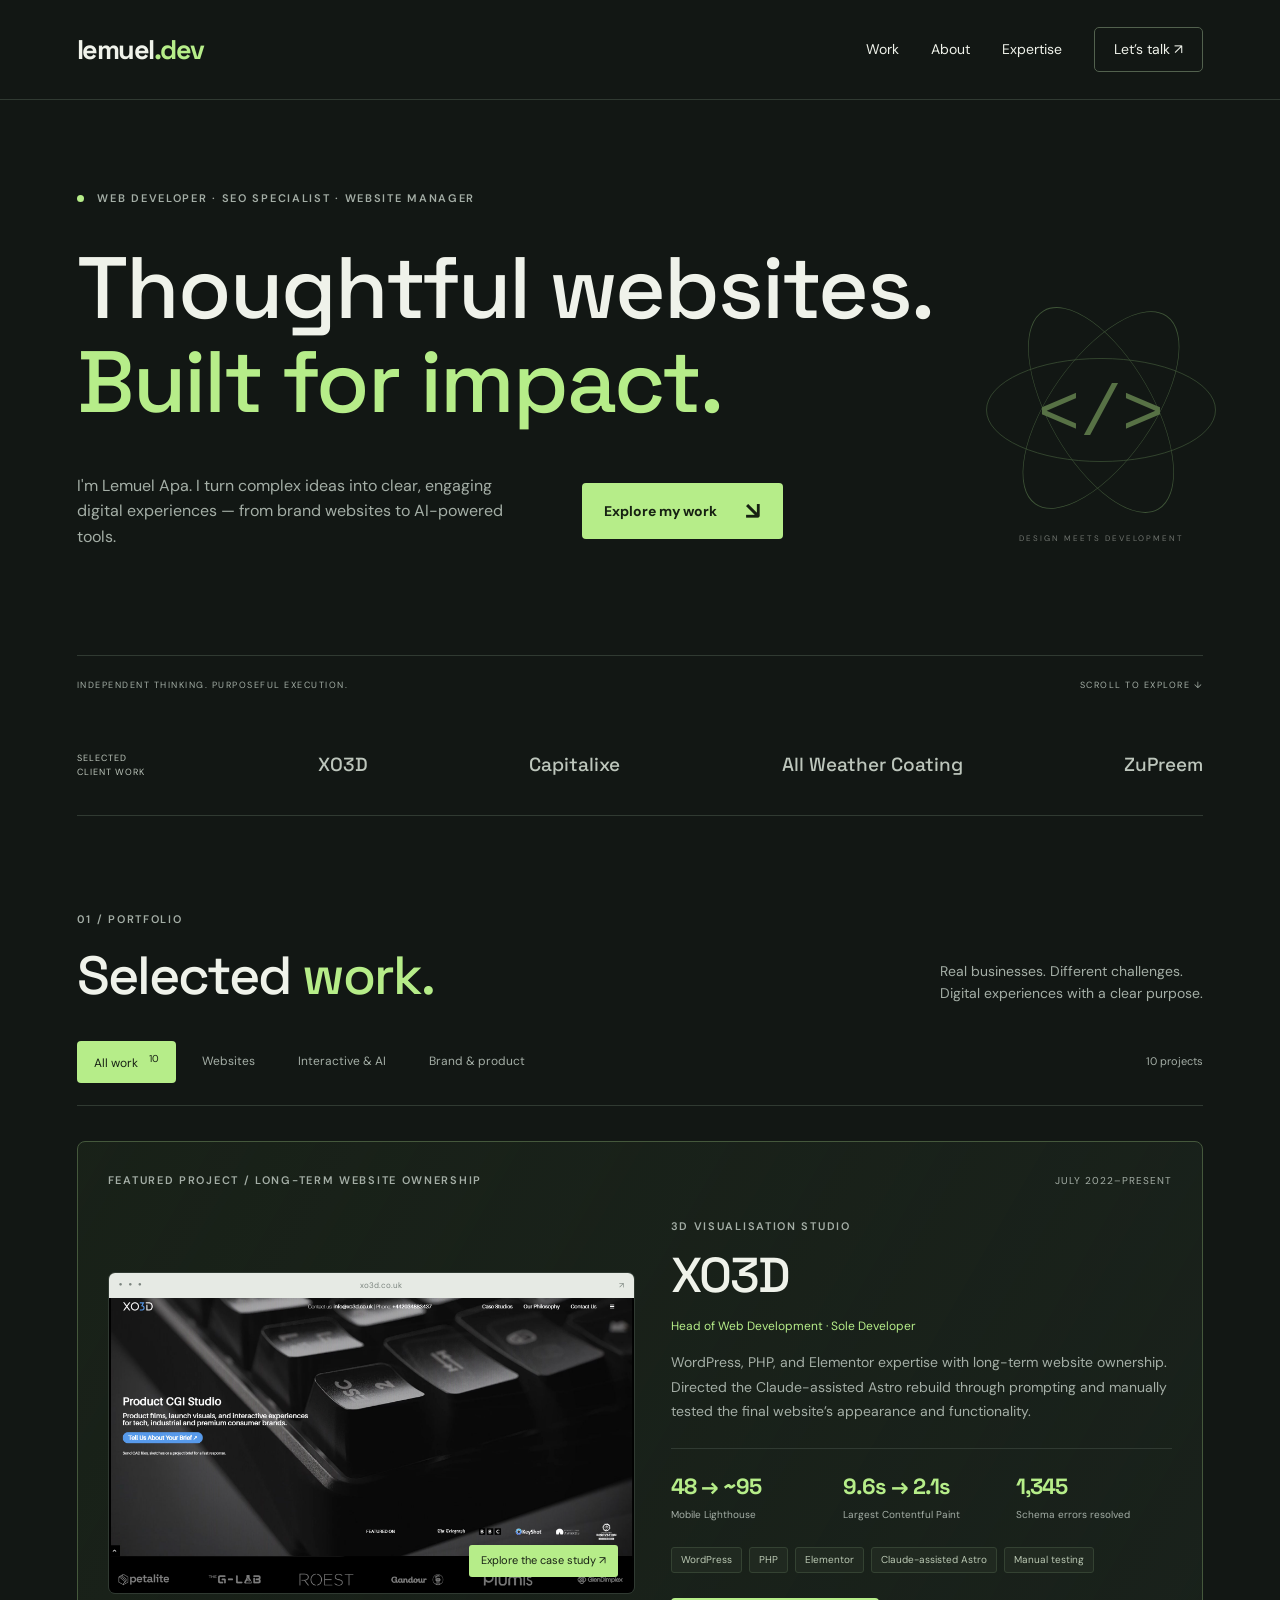
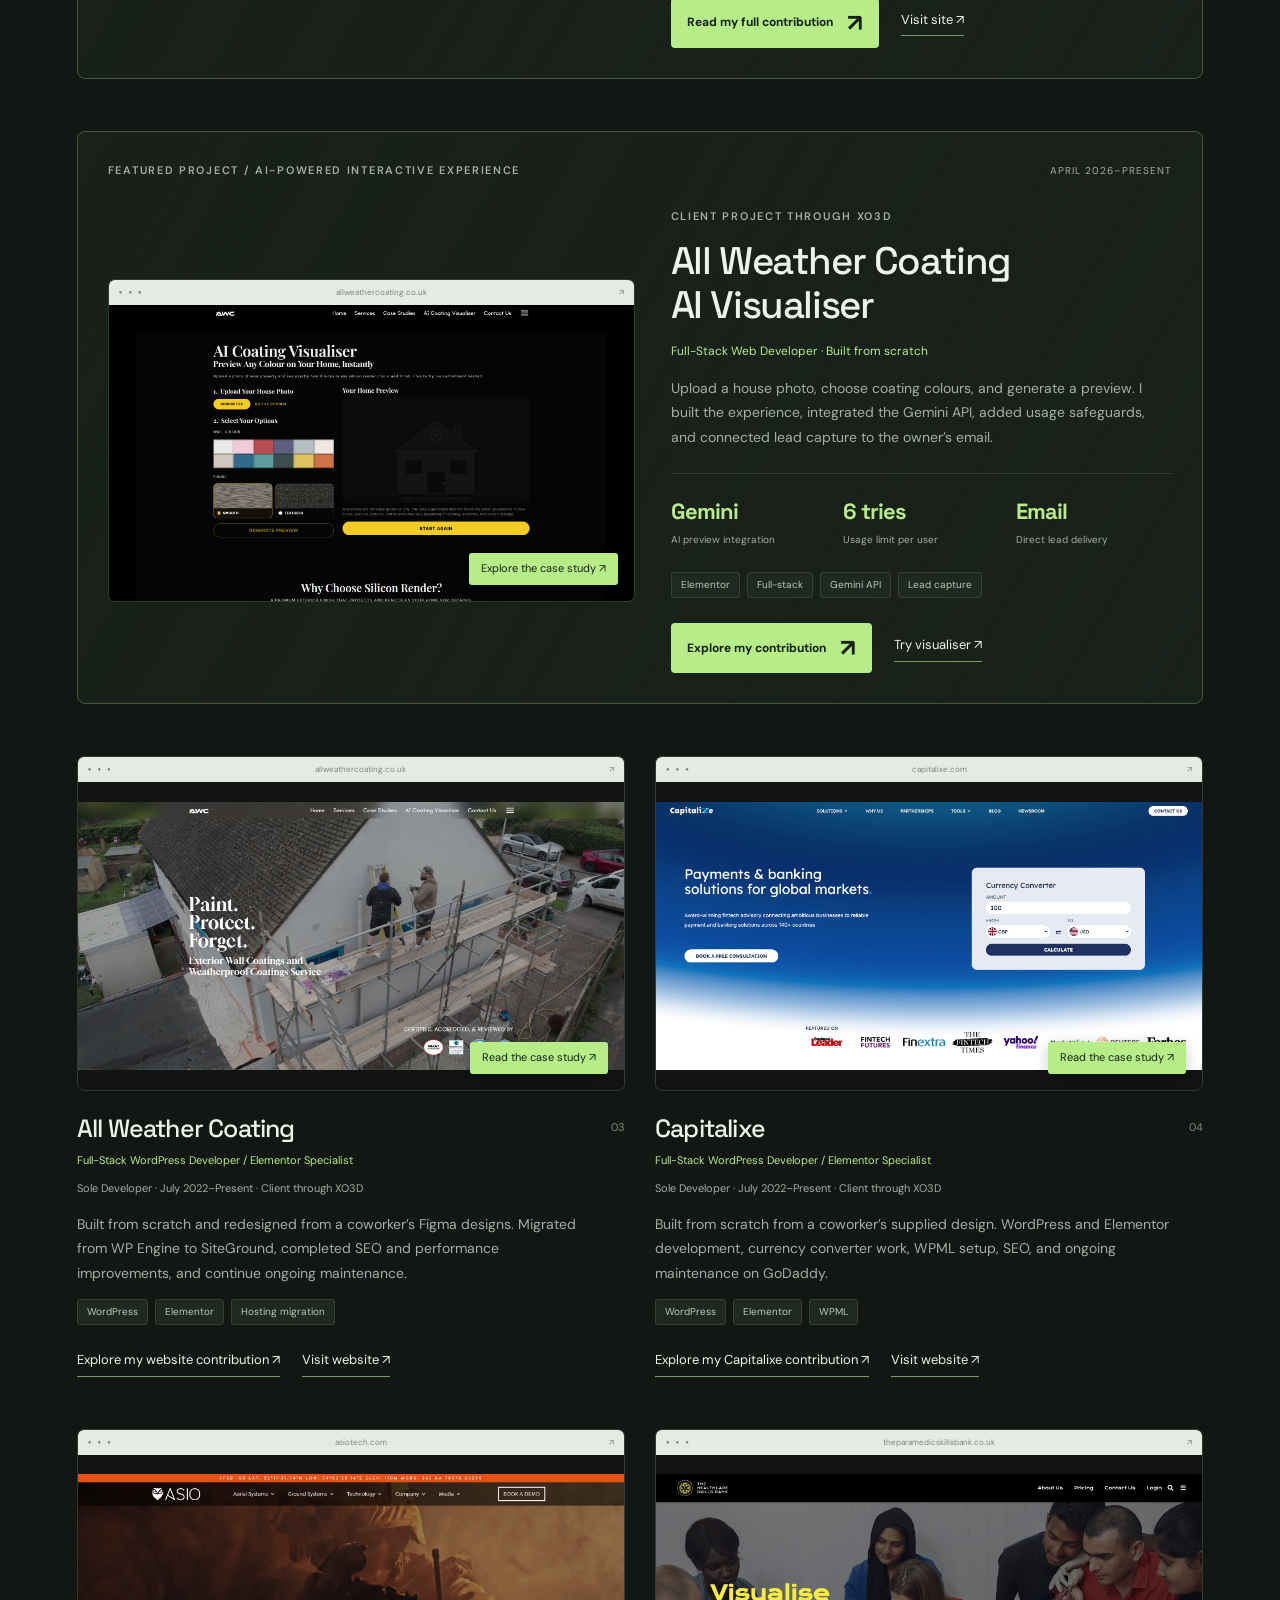
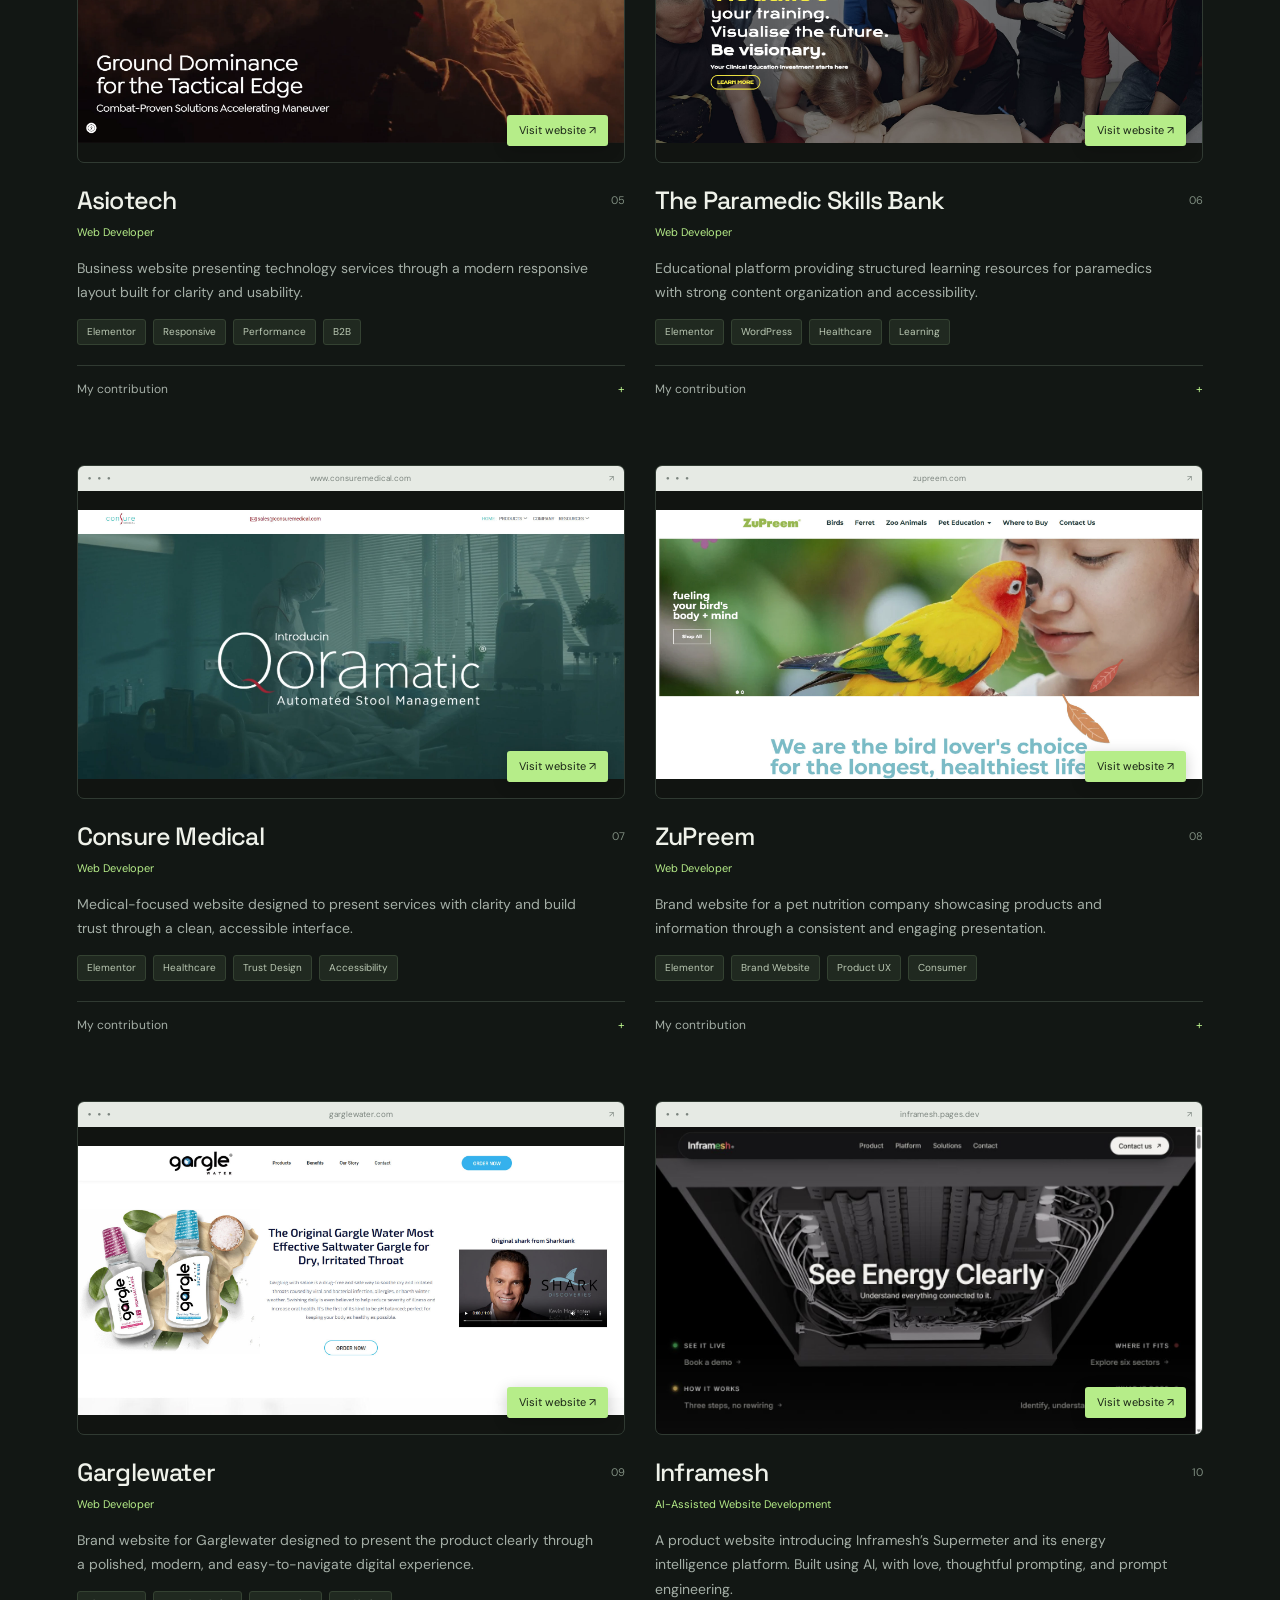
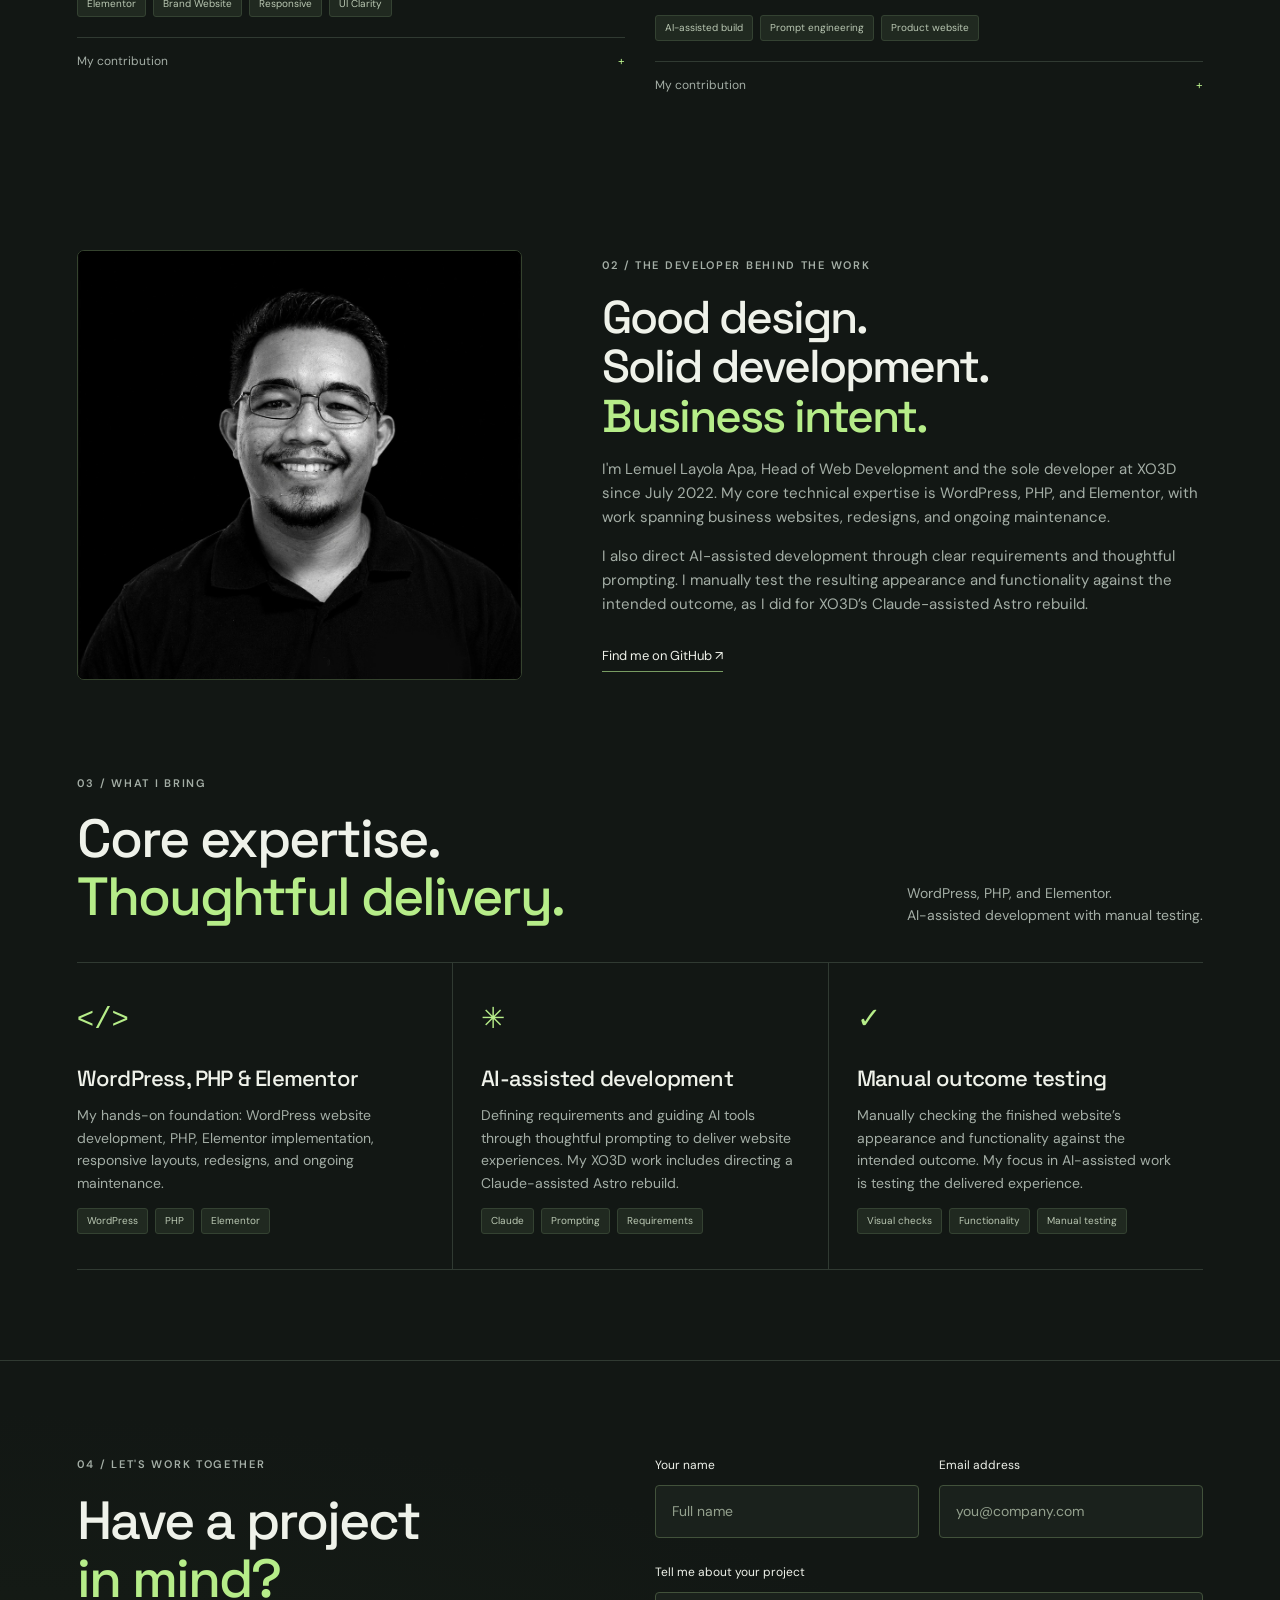
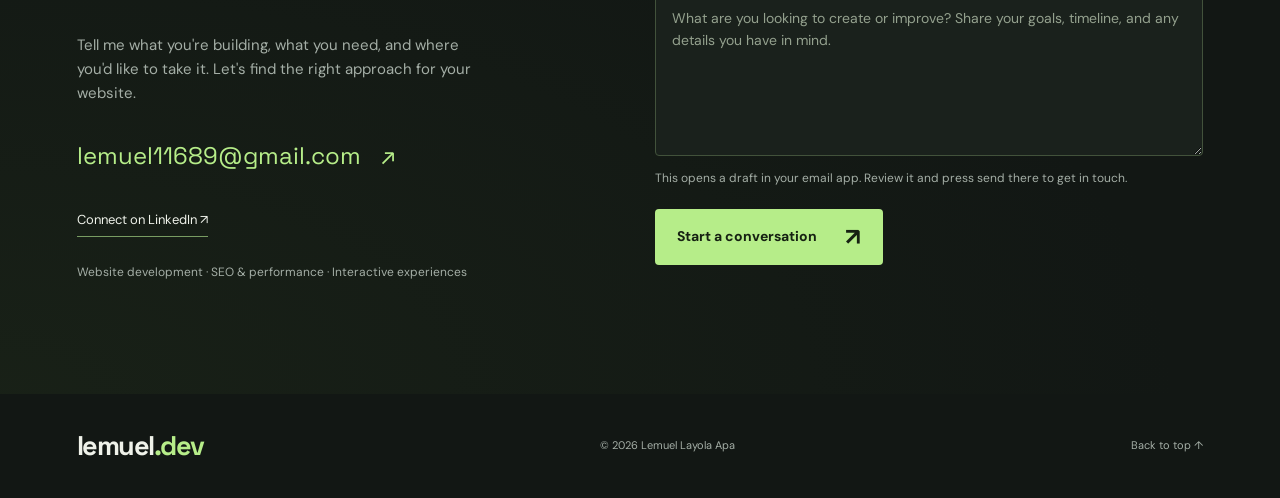
==== commit f16d8a83: "Highlight WordPress PHP Elementor and AI-assisted delivery expertise" ====
--- a/index.html
+++ b/index.html
@@ -15,7 +15,7 @@
                   <li>Built a modern, responsive interface aligned with the brand presentation.</li>
                   <li>Structured content for clarity, usability, and stronger visual flow.</li>
                   <li>Supported a clean page hierarchy across core website sections.</li>
-                </ul></details></article><article class="project" data-category="web"><a class="preview" href="https://inframesh.pages.dev/" target="_blank" rel="noopener noreferrer" aria-label="Visit Inframesh"><div class="browser-bar"><span>● ● ●</span><span>inframesh.pages.dev</span><span>↗</span></div><img src="images/inframesh.png" alt="Inframesh website showing the Supermeter energy intelligence product" loading="lazy" width="1265" height="712"><span class="open">Visit website ↗</span></a><div class="project-title"><h3>Inframesh</h3><span class="index">10</span></div><p class="role">AI-Assisted Website Development</p><p class="description">A product website introducing Inframesh’s Supermeter and its energy intelligence platform. Built using AI, with love, thoughtful prompting, and prompt engineering.</p><div class="tags"><span>AI-assisted build</span><span>Prompt engineering</span><span>Product website</span></div><details><summary>My contribution <span>+</span></summary><ul><li>Built the website using AI, guided by thoughtful prompting and prompt engineering.</li><li>Created with love and care for how the product is presented.</li></ul></details></article></div></section><section id="about" class="about section"><div class="profile-portrait"><img src="images/lemuel-apa-profile.png" alt="Lemuel Layola Apa" width="1000" height="1000" loading="lazy"></div><div><span class="eyebrow">02 / THE DEVELOPER BEHIND THE WORK</span><h2>Good design.<br>Solid development.<br><em>Business intent.</em></h2><p>I'm Lemuel Layola Apa, Head of Web Development and the sole developer at XO3D since July 2022. My wider portfolio spans creative, healthcare, finance, technology, education, and consumer brands.</p><p>My work connects visual clarity with the details that make a website useful: intuitive navigation, responsive layouts, thoughtful SEO, and maintainable systems.</p><a class="textlink" href="https://github.com/lemuelapa" target="_blank" rel="noopener noreferrer">Find me on GitHub ↗</a></div></section><section id="expertise" class="section"><div class="section-heading"><div><span class="eyebrow">03 / WHAT I BRING</span><h2>Built with <em>purpose.</em></h2></div><p>From the first impression<br>to the experience behind it.</p></div><div class="services"><article><span class="service-icon">&lt;/&gt;</span><h3>Web development</h3><p>Responsive websites with clean interfaces and content structures that are easy to manage.</p><div class="tags"><span>WordPress</span><span>Elementor</span><span>Responsive UI</span></div></article><article><span class="service-icon">↗</span><h3>SEO & performance</h3><p>Technical structure, page speed, and usability that help people discover and navigate your website.</p><div class="tags"><span>Technical SEO</span><span>Core Web Vitals</span></div></article><article><span class="service-icon">✳</span><h3>Interactive experiences</h3><p>Purpose-built visual tools and API integrations that turn browsing into meaningful interaction.</p><div class="tags"><span>AI integration</span><span>APIs</span><span>Full-stack</span></div></article></div></section><section id="contact" class="contact section" aria-labelledby="contact-title">
+                </ul></details></article><article class="project" data-category="web"><a class="preview" href="https://inframesh.pages.dev/" target="_blank" rel="noopener noreferrer" aria-label="Visit Inframesh"><div class="browser-bar"><span>● ● ●</span><span>inframesh.pages.dev</span><span>↗</span></div><img src="images/inframesh.png" alt="Inframesh website showing the Supermeter energy intelligence product" loading="lazy" width="1265" height="712"><span class="open">Visit website ↗</span></a><div class="project-title"><h3>Inframesh</h3><span class="index">10</span></div><p class="role">AI-Assisted Website Development</p><p class="description">A product website introducing Inframesh’s Supermeter and its energy intelligence platform. Built using AI, with love, thoughtful prompting, and prompt engineering.</p><div class="tags"><span>AI-assisted build</span><span>Prompt engineering</span><span>Product website</span></div><details><summary>My contribution <span>+</span></summary><ul><li>Built the website using AI, guided by thoughtful prompting and prompt engineering.</li><li>Created with love and care for how the product is presented.</li></ul></details></article></div></section><section id="about" class="about section"><div class="profile-portrait"><img src="images/lemuel-apa-profile.png" alt="Lemuel Layola Apa" width="1000" height="1000" loading="lazy"></div><div><span class="eyebrow">02 / THE DEVELOPER BEHIND THE WORK</span><h2>Good design.<br>Solid development.<br><em>Business intent.</em></h2><p>I'm Lemuel Layola Apa, Head of Web Development and the sole developer at XO3D since July 2022. My core technical expertise is WordPress, PHP, and Elementor, with work spanning business websites, redesigns, and ongoing maintenance.</p><p>I also direct AI-assisted development through clear requirements and thoughtful prompting. I manually test the resulting appearance and functionality against the intended outcome, as I did for XO3D’s Claude-assisted Astro rebuild.</p><a class="textlink" href="https://github.com/lemuelapa" target="_blank" rel="noopener noreferrer">Find me on GitHub ↗</a></div></section><section id="expertise" class="section"><div class="section-heading"><div><span class="eyebrow">03 / WHAT I BRING</span><h2>Core expertise.<br><em>Thoughtful delivery.</em></h2></div><p>WordPress, PHP, and Elementor.<br>AI-assisted development with manual testing.</p></div><div class="services"><article><span class="service-icon">&lt;/&gt;</span><h3>WordPress, PHP & Elementor</h3><p>My hands-on foundation: WordPress website development, PHP, Elementor implementation, responsive layouts, redesigns, and ongoing maintenance.</p><div class="tags"><span>WordPress</span><span>PHP</span><span>Elementor</span></div></article><article><span class="service-icon">✳</span><h3>AI-assisted development</h3><p>Defining requirements and guiding AI tools through thoughtful prompting to deliver website experiences. My XO3D work includes directing a Claude-assisted Astro rebuild.</p><div class="tags"><span>Claude</span><span>Prompting</span><span>Requirements</span></div></article><article><span class="service-icon">✓</span><h3>Manual outcome testing</h3><p>Manually checking the finished website’s appearance and functionality against the intended outcome. My focus in AI-assisted work is testing the delivered experience.</p><div class="tags"><span>Visual checks</span><span>Functionality</span><span>Manual testing</span></div></article></div></section><section id="contact" class="contact section" aria-labelledby="contact-title">
   <div class="contact-intro">
     <span class="eyebrow">04 / LET'S WORK TOGETHER</span>
     <h2 id="contact-title">Have a project<br><em>in mind?</em></h2>
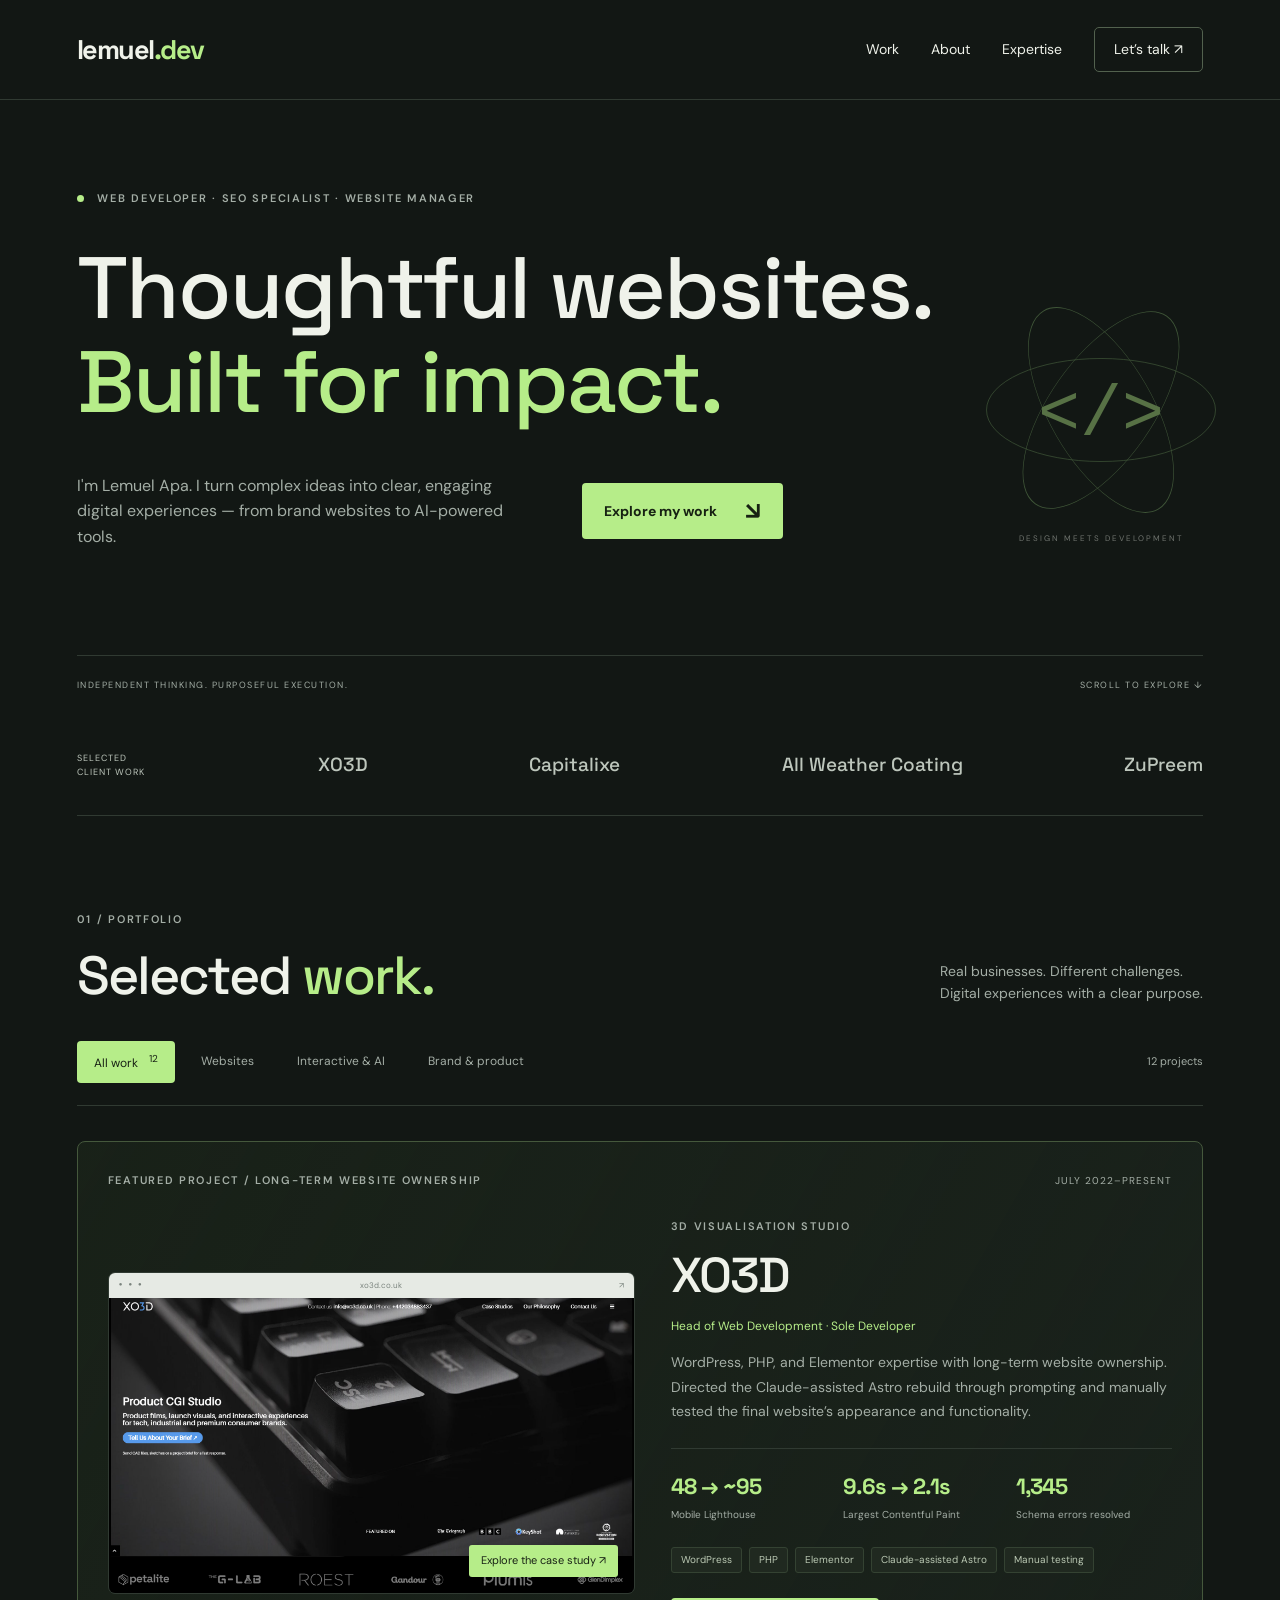
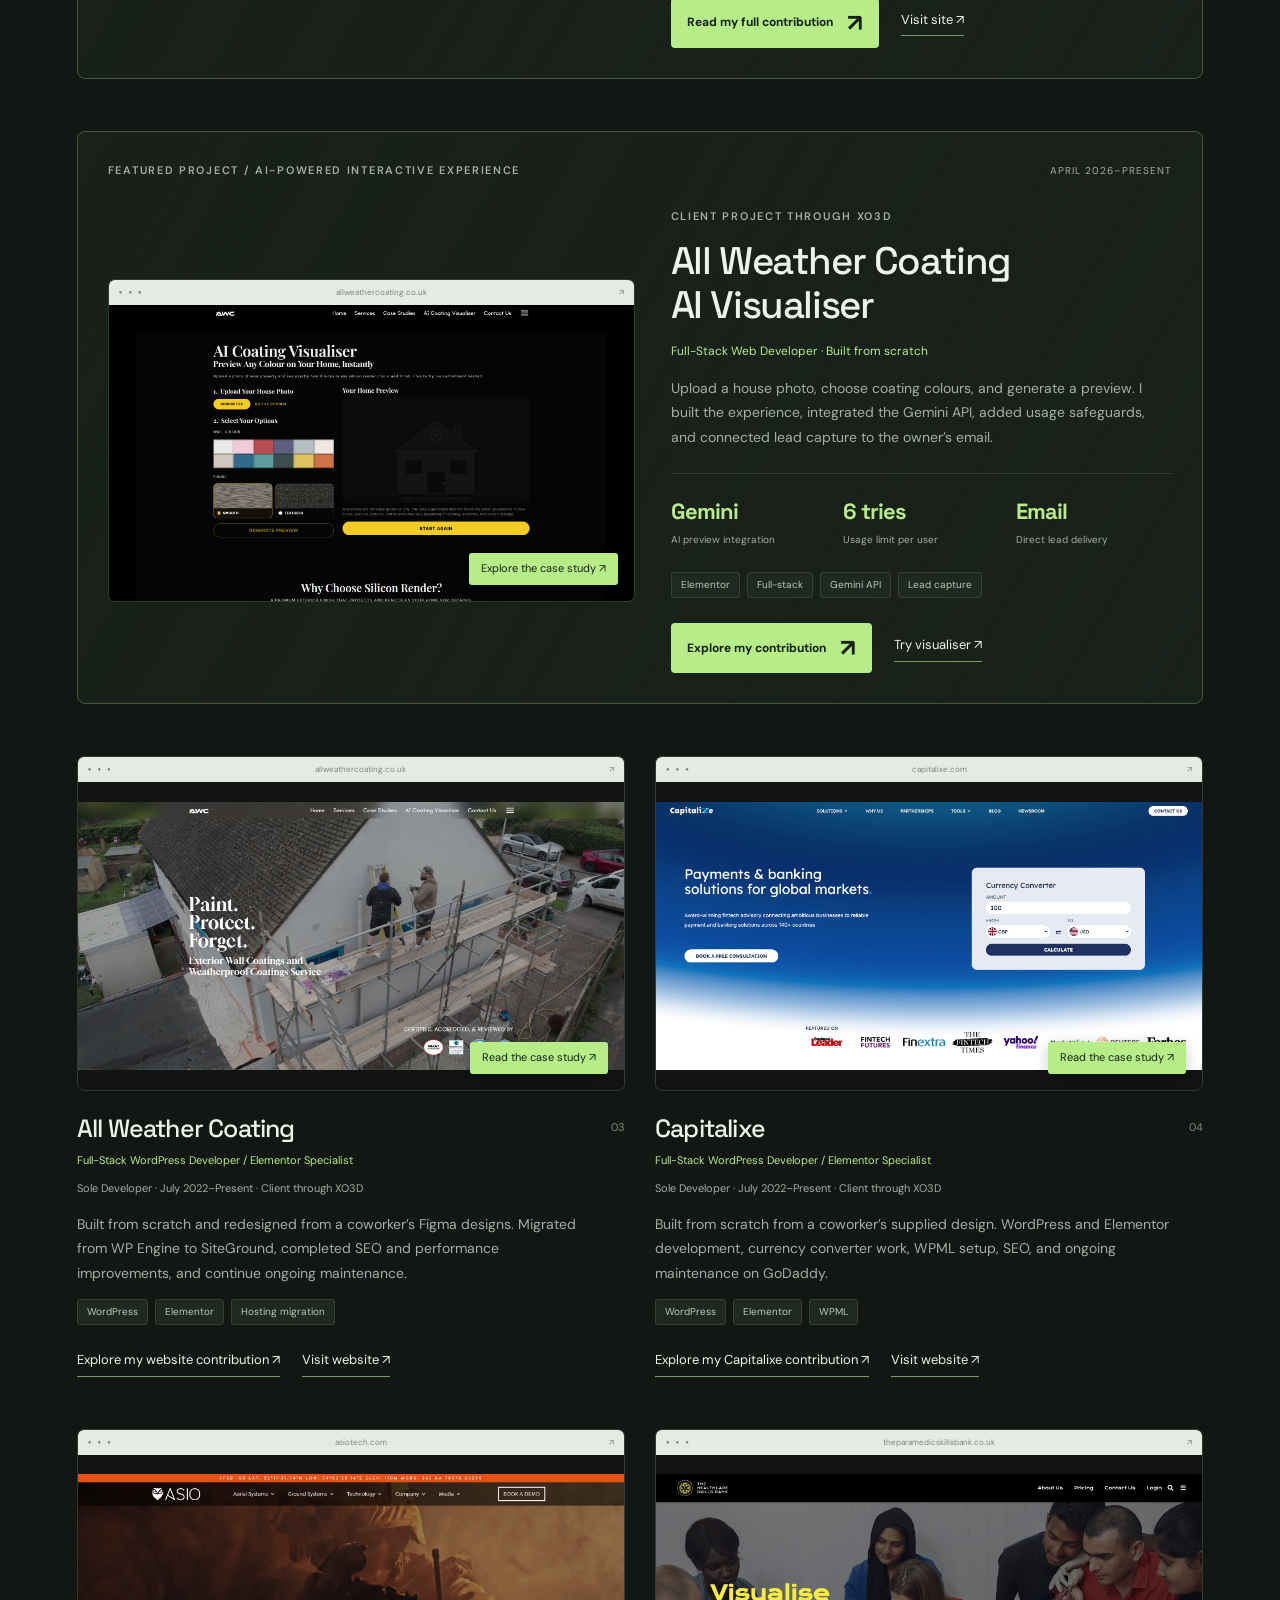
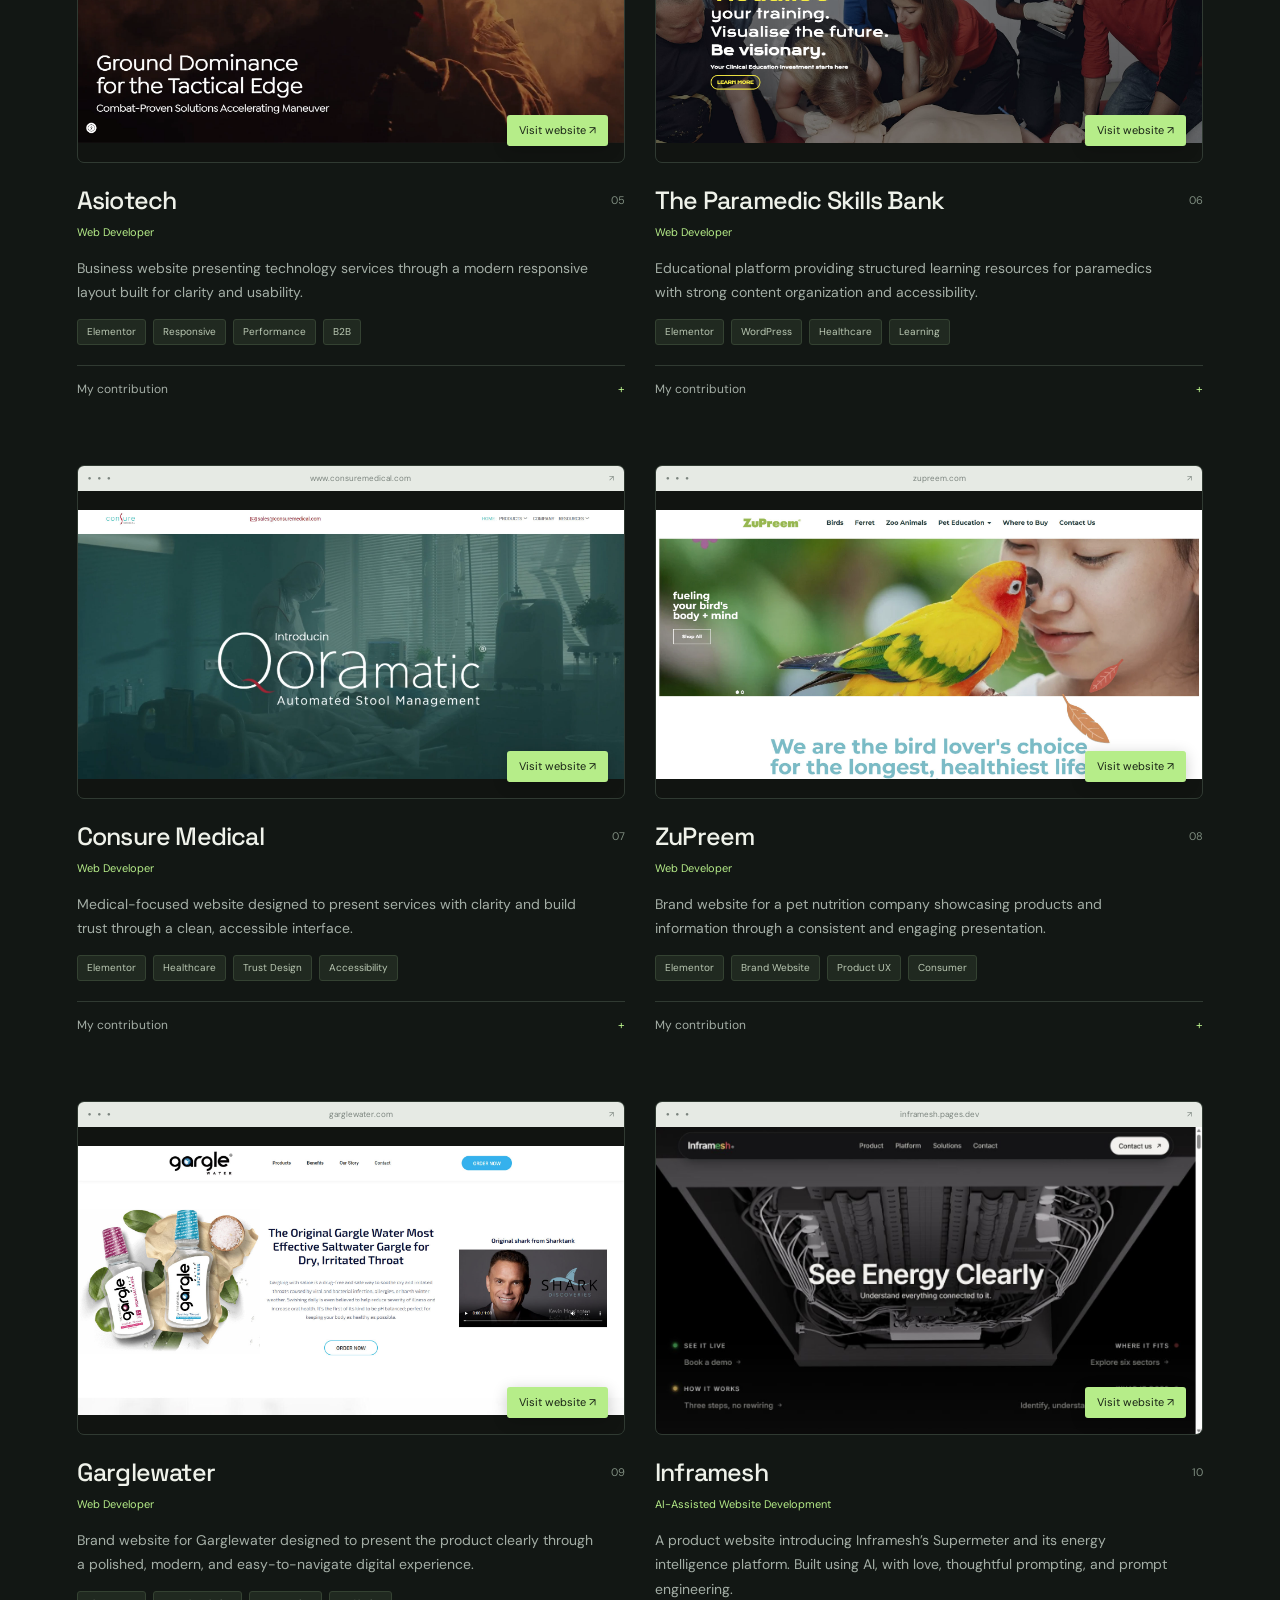
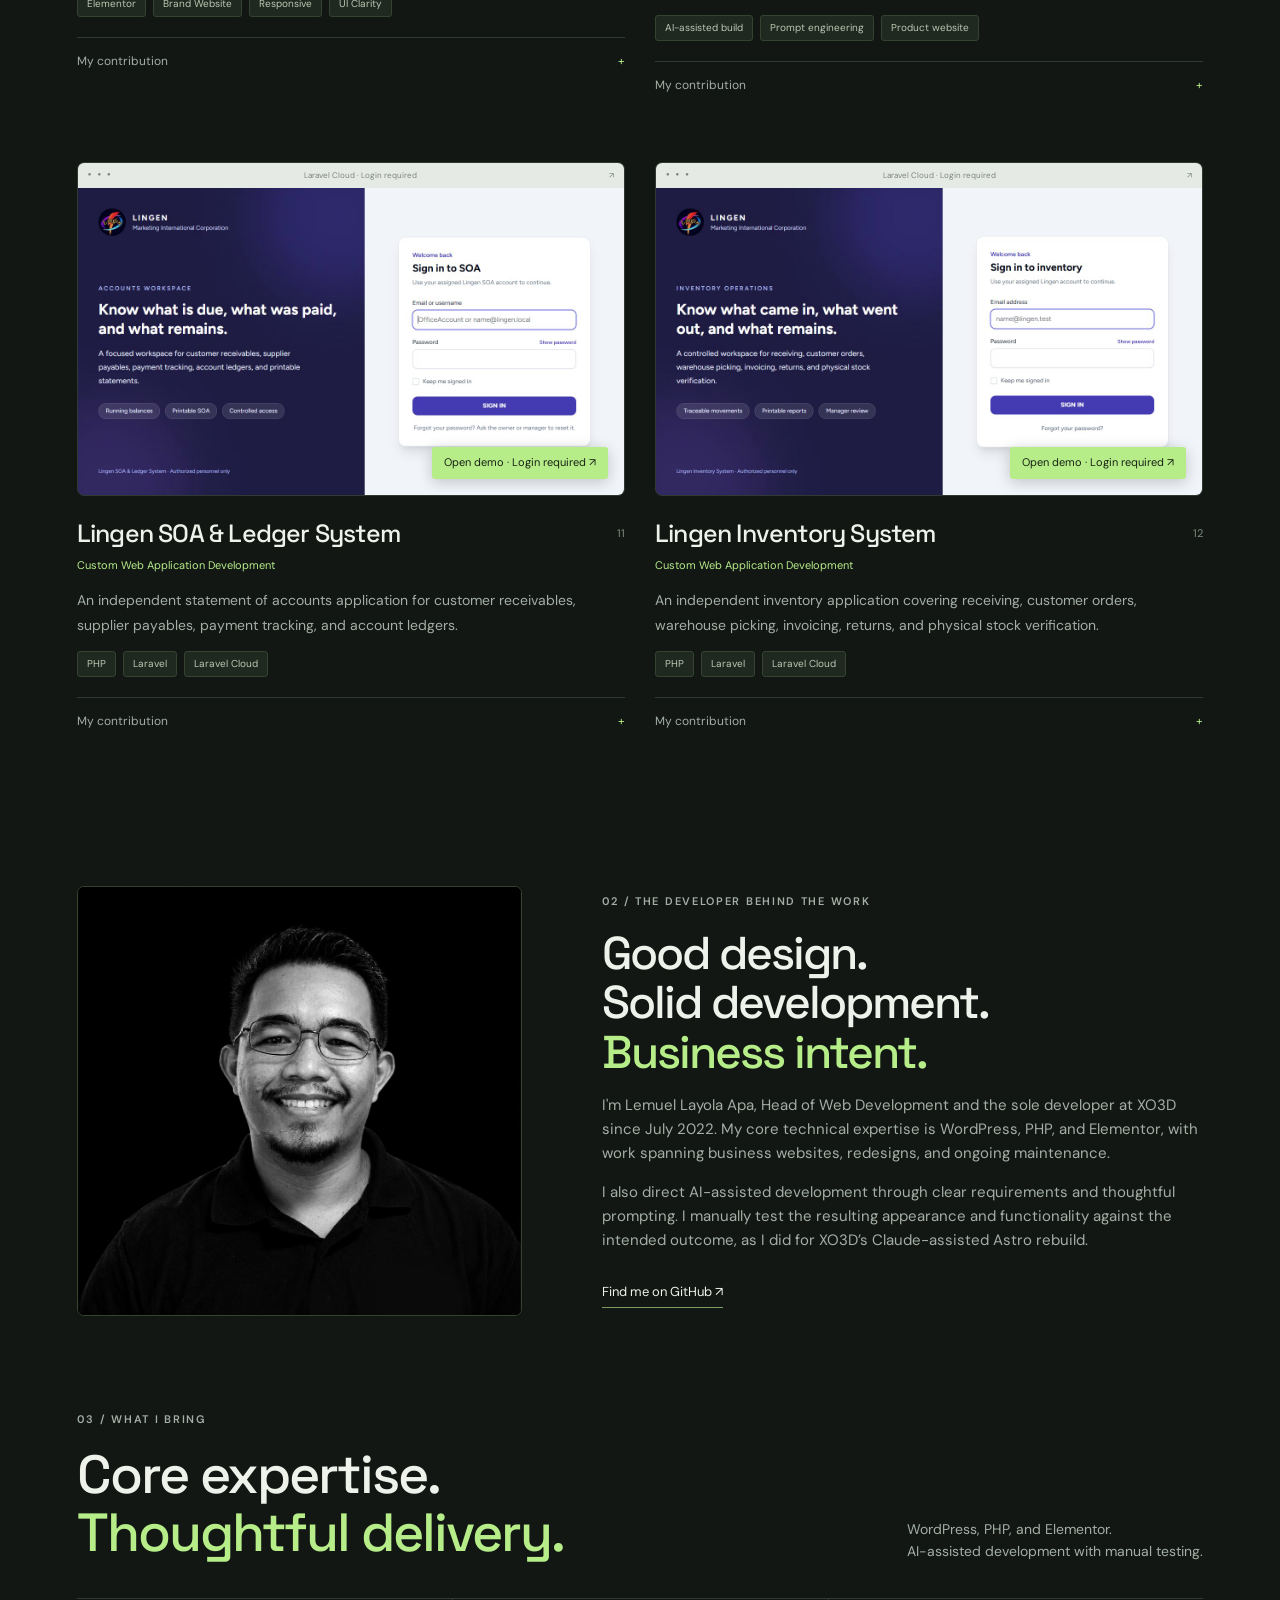
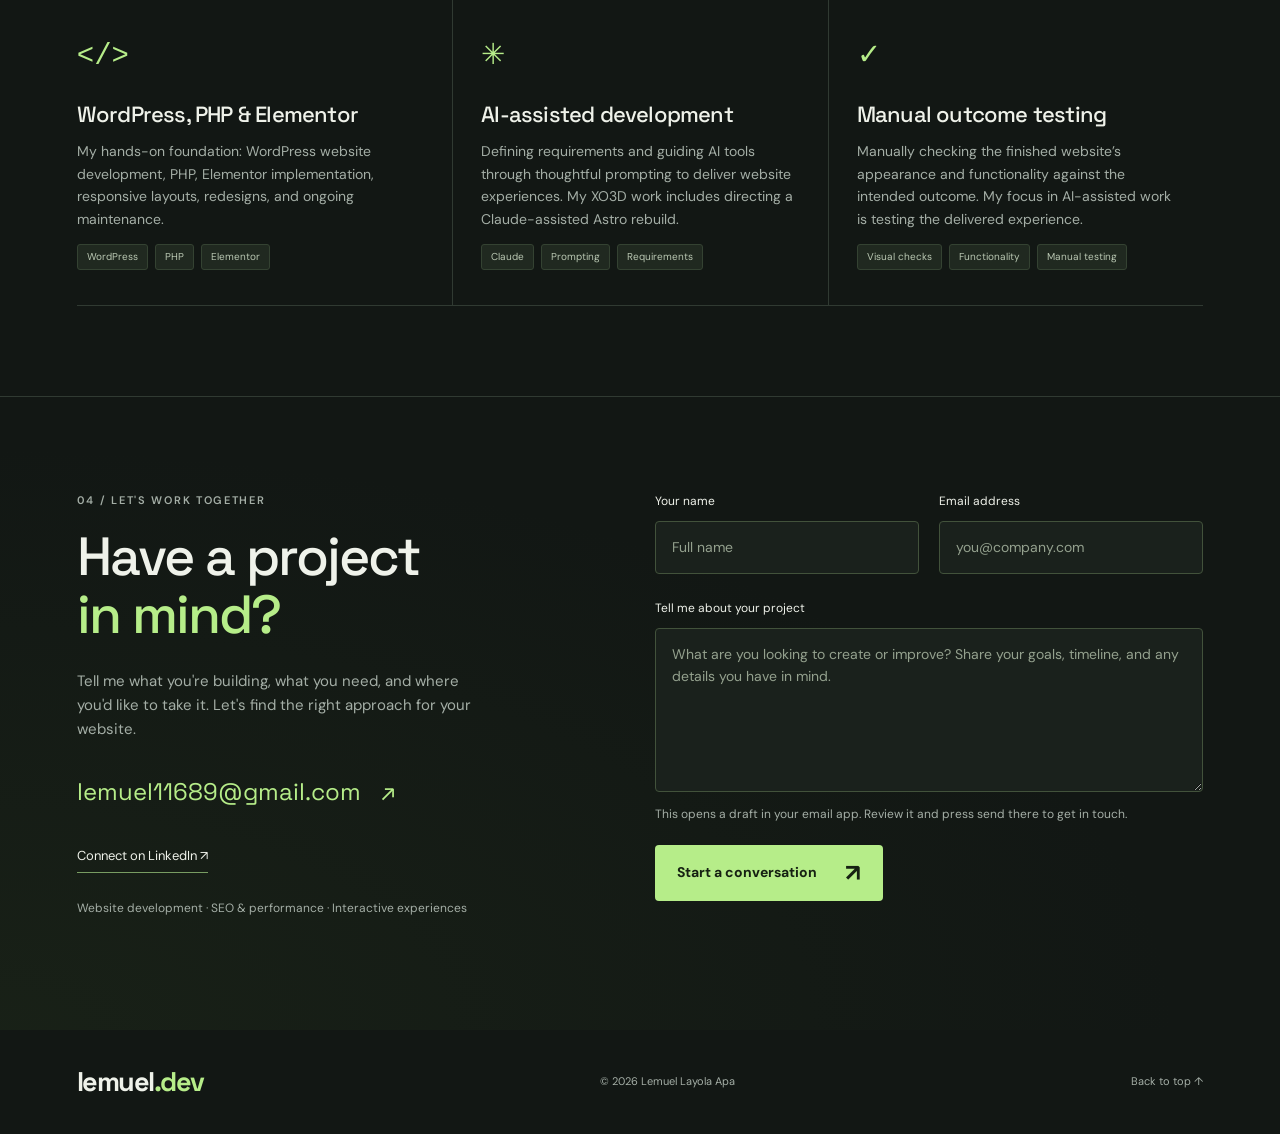
==== commit c63b5d94: "Add independent Lingen SOA and inventory projects" ====
--- a/index.html
+++ b/index.html
@@ -1,4 +1,4 @@
-<!doctype html><html lang="en"><head><meta charset="utf-8"><meta name="viewport" content="width=device-width,initial-scale=1"><meta name="description" content="Lemuel Layola Apa — web developer, SEO specialist and website manager. Explore websites, brands and interactive experiences."><meta name="theme-color" content="#121714"><link rel="icon" href="data:,"><title>Lemuel Apa — Web Developer & SEO Specialist</title><link rel="stylesheet" href="style.css?v=previews-169"><script src="script.js?v=contact-1" defer></script></head><body><a class="skip" href="#main">Skip to content</a><header><a href="#" class="logo" aria-label="Lemuel Apa home">lemuel<span>.dev</span></a><nav aria-label="Main navigation"><a href="#projects">Work</a><a href="#about">About</a><a href="#expertise">Expertise</a><a class="nav-cta" href="#contact">Let’s talk ↗</a></nav></header><main id="main"><section class="hero"><div class="eyebrow"><span class="dot"></span> WEB DEVELOPER · SEO SPECIALIST · WEBSITE MANAGER</div><h1>Thoughtful websites.<br><em>Built for impact.</em></h1><div class="hero-bottom"><p>I'm Lemuel Apa. I turn complex ideas into clear, engaging digital experiences — from brand websites to AI-powered tools.</p><a class="button" href="#projects">Explore my work <span>↘</span></a></div><div class="hero-art" aria-hidden="true"><div class="orbit one"></div><div class="orbit two"></div><div class="orbit three"></div><span class="code">&lt;/&gt;</span><span class="art-note">DESIGN MEETS DEVELOPMENT</span></div><div class="hero-foot"><span>INDEPENDENT THINKING. PURPOSEFUL EXECUTION.</span><a href="#projects">SCROLL TO EXPLORE ↓</a></div></section><div class="brands"><span>SELECTED CLIENT WORK</span><strong>XO3D</strong><strong>Capitalixe</strong><strong>All Weather Coating</strong><strong>ZuPreem</strong></div><section id="projects" class="section"><div class="section-heading"><div><span class="eyebrow">01 / PORTFOLIO</span><h2>Selected <em>work.</em></h2></div><p>Real businesses. Different challenges.<br>Digital experiences with a clear purpose.</p></div><div class="filterbar"><div class="filters" role="group" aria-label="Filter projects"><button class="active" data-filter="all" aria-pressed="true">All work <sup>10</sup></button><button data-filter="web" aria-pressed="false">Websites</button><button data-filter="interactive" aria-pressed="false">Interactive & AI</button><button data-filter="brand" aria-pressed="false">Brand & product</button></div><span id="count" aria-live="polite">10 projects</span></div><div class="projects"><article class="project featured-project" data-category="web" aria-labelledby="xo3d-title"><div class="featured-topline"><span class="eyebrow">FEATURED PROJECT / LONG-TERM WEBSITE OWNERSHIP</span><span>JULY 2022–PRESENT</span></div><div class="featured-layout"><a class="preview" href="xo3d.html" aria-label="Read the XO3D case study"><div class="browser-bar"><span>● ● ●</span><span>xo3d.co.uk</span><span>↗</span></div><img src="images/xo3d.jpg" alt="XO3D website preview" loading="lazy" width="1200" height="760"><span class="open">Explore the case study ↗</span></a><div class="featured-copy"><span class="eyebrow">3D VISUALISATION STUDIO</span><h3 id="xo3d-title">XO3D</h3><p class="role">Head of Web Development · Sole Developer</p><p class="description">WordPress, PHP, and Elementor expertise with long-term website ownership. Directed the Claude-assisted Astro rebuild through prompting and manually tested the final website’s appearance and functionality.</p><div class="feature-results"><div><strong>48 → ~95</strong><span>Mobile Lighthouse</span></div><div><strong>9.6s → 2.1s</strong><span>Largest Contentful Paint</span></div><div><strong>1,345</strong><span>Schema errors resolved</span></div></div><div class="tags"><span>WordPress</span><span>PHP</span><span>Elementor</span><span>Claude-assisted Astro</span><span>Manual testing</span></div><div class="featured-links"><a class="button" href="xo3d.html">Read my full contribution <span>↗</span></a><a class="textlink" href="https://xo3d.co.uk/" target="_blank" rel="noopener noreferrer">Visit site ↗</a></div></div></div></article><article class="project featured-project" data-category="interactive" aria-labelledby="awc-title"><div class="featured-topline"><span class="eyebrow">FEATURED PROJECT / AI-POWERED INTERACTIVE EXPERIENCE</span><span>APRIL 2026–PRESENT</span></div><div class="featured-layout"><a class="preview" href="awc-visualiser.html" aria-label="Read the All Weather Coating AI Visualiser case study"><div class="browser-bar"><span>● ● ●</span><span>allweathercoating.co.uk</span><span>↗</span></div><img src="images/awc-visualiser.jpg" alt="All Weather Coating AI Visualiser website preview" loading="lazy" width="1200" height="760"><span class="open">Explore the case study ↗</span></a><div class="featured-copy"><span class="eyebrow">CLIENT PROJECT THROUGH XO3D</span><h3 id="awc-title" class="awc-feature-title">All Weather Coating<br>AI Visualiser</h3><p class="role">Full-Stack Web Developer · Built from scratch</p><p class="description">Upload a house photo, choose coating colours, and generate a preview. I built the experience, integrated the Gemini API, added usage safeguards, and connected lead capture to the owner’s email.</p><div class="feature-results"><div><strong>Gemini</strong><span>AI preview integration</span></div><div><strong>6 tries</strong><span>Usage limit per user</span></div><div><strong>Email</strong><span>Direct lead delivery</span></div></div><div class="tags"><span>Elementor</span><span>Full-stack</span><span>Gemini API</span><span>Lead capture</span></div><div class="featured-links"><a class="button" href="awc-visualiser.html">Explore my contribution <span>↗</span></a><a class="textlink" href="https://allweathercoating.co.uk/ai-coating-visualiser/" target="_blank" rel="noopener noreferrer">Try visualiser ↗</a></div></div></div></article><article class="project" data-category="web"><a class="preview" href="awc-website.html" aria-label="Read the All Weather Coating website case study"><div class="browser-bar"><span>● ● ●</span><span>allweathercoating.co.uk</span><span>↗</span></div><img src="images/awc.jpg" alt="All Weather Coating website preview" loading="lazy" width="1200" height="760"><span class="open">Read the case study ↗</span></a><div class="project-title"><h3>All Weather Coating</h3><span class="index">03</span></div><p class="role">Full-Stack WordPress Developer / Elementor Specialist</p><p class="project-tenure">Sole Developer · July 2022–Present · Client through XO3D</p><p class="description">Built from scratch and redesigned from a coworker’s Figma designs. Migrated from WP Engine to SiteGround, completed SEO and performance improvements, and continue ongoing maintenance.</p><div class="tags"><span>WordPress</span><span>Elementor</span><span>Hosting migration</span></div><div class="featured-links"><a class="textlink" href="awc-website.html">Explore my website contribution ↗</a><a class="textlink" href="https://allweathercoating.co.uk/" target="_blank" rel="noopener noreferrer">Visit website ↗</a></div></article><article class="project" data-category="web"><a class="preview" href="capitalixe.html" aria-label="Read the Capitalixe website case study"><div class="browser-bar"><span>● ● ●</span><span>capitalixe.com</span><span>↗</span></div><img src="images/capitalixe.jpg" alt="Capitalixe website preview" loading="lazy" width="1200" height="760"><span class="open">Read the case study ↗</span></a><div class="project-title"><h3>Capitalixe</h3><span class="index">04</span></div><p class="role">Full-Stack WordPress Developer / Elementor Specialist</p><p class="project-tenure">Sole Developer · July 2022–Present · Client through XO3D</p><p class="description">Built from scratch from a coworker’s supplied design. WordPress and Elementor development, currency converter work, WPML setup, SEO, and ongoing maintenance on GoDaddy.</p><div class="tags"><span>WordPress</span><span>Elementor</span><span>WPML</span></div><div class="featured-links"><a class="textlink" href="capitalixe.html">Explore my Capitalixe contribution ↗</a><a class="textlink" href="https://capitalixe.com/" target="_blank" rel="noopener noreferrer">Visit website ↗</a></div></article><article class="project" data-category="web"><a class="preview" href="https://asiotech.com/" target="_blank" rel="noopener noreferrer" aria-label="Visit Asiotech"><div class="browser-bar"><span>● ● ●</span><span>asiotech.com</span><span>↗</span></div><img src="images/asio.jpg" alt="Asiotech website preview" loading="lazy" width="1200" height="760"><span class="open">Visit website ↗</span></a><div class="project-title"><h3>Asiotech</h3><span class="index">05</span></div><p class="role">Web Developer</p><p class="description">Business website presenting technology services through a modern responsive layout built for clarity and usability.</p><div class="tags"><span>Elementor</span><span>Responsive</span><span>Performance</span><span>B2B</span></div><details><summary>My contribution <span>+</span></summary><ul>
+<!doctype html><html lang="en"><head><meta charset="utf-8"><meta name="viewport" content="width=device-width,initial-scale=1"><meta name="description" content="Lemuel Layola Apa — web developer, SEO specialist and website manager. Explore websites, brands and interactive experiences."><meta name="theme-color" content="#121714"><link rel="icon" href="data:,"><title>Lemuel Apa — Web Developer & SEO Specialist</title><link rel="stylesheet" href="style.css?v=previews-169"><script src="script.js?v=contact-1" defer></script></head><body><a class="skip" href="#main">Skip to content</a><header><a href="#" class="logo" aria-label="Lemuel Apa home">lemuel<span>.dev</span></a><nav aria-label="Main navigation"><a href="#projects">Work</a><a href="#about">About</a><a href="#expertise">Expertise</a><a class="nav-cta" href="#contact">Let’s talk ↗</a></nav></header><main id="main"><section class="hero"><div class="eyebrow"><span class="dot"></span> WEB DEVELOPER · SEO SPECIALIST · WEBSITE MANAGER</div><h1>Thoughtful websites.<br><em>Built for impact.</em></h1><div class="hero-bottom"><p>I'm Lemuel Apa. I turn complex ideas into clear, engaging digital experiences — from brand websites to AI-powered tools.</p><a class="button" href="#projects">Explore my work <span>↘</span></a></div><div class="hero-art" aria-hidden="true"><div class="orbit one"></div><div class="orbit two"></div><div class="orbit three"></div><span class="code">&lt;/&gt;</span><span class="art-note">DESIGN MEETS DEVELOPMENT</span></div><div class="hero-foot"><span>INDEPENDENT THINKING. PURPOSEFUL EXECUTION.</span><a href="#projects">SCROLL TO EXPLORE ↓</a></div></section><div class="brands"><span>SELECTED CLIENT WORK</span><strong>XO3D</strong><strong>Capitalixe</strong><strong>All Weather Coating</strong><strong>ZuPreem</strong></div><section id="projects" class="section"><div class="section-heading"><div><span class="eyebrow">01 / PORTFOLIO</span><h2>Selected <em>work.</em></h2></div><p>Real businesses. Different challenges.<br>Digital experiences with a clear purpose.</p></div><div class="filterbar"><div class="filters" role="group" aria-label="Filter projects"><button class="active" data-filter="all" aria-pressed="true">All work <sup>12</sup></button><button data-filter="web" aria-pressed="false">Websites</button><button data-filter="interactive" aria-pressed="false">Interactive & AI</button><button data-filter="brand" aria-pressed="false">Brand & product</button></div><span id="count" aria-live="polite">12 projects</span></div><div class="projects"><article class="project featured-project" data-category="web" aria-labelledby="xo3d-title"><div class="featured-topline"><span class="eyebrow">FEATURED PROJECT / LONG-TERM WEBSITE OWNERSHIP</span><span>JULY 2022–PRESENT</span></div><div class="featured-layout"><a class="preview" href="xo3d.html" aria-label="Read the XO3D case study"><div class="browser-bar"><span>● ● ●</span><span>xo3d.co.uk</span><span>↗</span></div><img src="images/xo3d.jpg" alt="XO3D website preview" loading="lazy" width="1200" height="760"><span class="open">Explore the case study ↗</span></a><div class="featured-copy"><span class="eyebrow">3D VISUALISATION STUDIO</span><h3 id="xo3d-title">XO3D</h3><p class="role">Head of Web Development · Sole Developer</p><p class="description">WordPress, PHP, and Elementor expertise with long-term website ownership. Directed the Claude-assisted Astro rebuild through prompting and manually tested the final website’s appearance and functionality.</p><div class="feature-results"><div><strong>48 → ~95</strong><span>Mobile Lighthouse</span></div><div><strong>9.6s → 2.1s</strong><span>Largest Contentful Paint</span></div><div><strong>1,345</strong><span>Schema errors resolved</span></div></div><div class="tags"><span>WordPress</span><span>PHP</span><span>Elementor</span><span>Claude-assisted Astro</span><span>Manual testing</span></div><div class="featured-links"><a class="button" href="xo3d.html">Read my full contribution <span>↗</span></a><a class="textlink" href="https://xo3d.co.uk/" target="_blank" rel="noopener noreferrer">Visit site ↗</a></div></div></div></article><article class="project featured-project" data-category="interactive" aria-labelledby="awc-title"><div class="featured-topline"><span class="eyebrow">FEATURED PROJECT / AI-POWERED INTERACTIVE EXPERIENCE</span><span>APRIL 2026–PRESENT</span></div><div class="featured-layout"><a class="preview" href="awc-visualiser.html" aria-label="Read the All Weather Coating AI Visualiser case study"><div class="browser-bar"><span>● ● ●</span><span>allweathercoating.co.uk</span><span>↗</span></div><img src="images/awc-visualiser.jpg" alt="All Weather Coating AI Visualiser website preview" loading="lazy" width="1200" height="760"><span class="open">Explore the case study ↗</span></a><div class="featured-copy"><span class="eyebrow">CLIENT PROJECT THROUGH XO3D</span><h3 id="awc-title" class="awc-feature-title">All Weather Coating<br>AI Visualiser</h3><p class="role">Full-Stack Web Developer · Built from scratch</p><p class="description">Upload a house photo, choose coating colours, and generate a preview. I built the experience, integrated the Gemini API, added usage safeguards, and connected lead capture to the owner’s email.</p><div class="feature-results"><div><strong>Gemini</strong><span>AI preview integration</span></div><div><strong>6 tries</strong><span>Usage limit per user</span></div><div><strong>Email</strong><span>Direct lead delivery</span></div></div><div class="tags"><span>Elementor</span><span>Full-stack</span><span>Gemini API</span><span>Lead capture</span></div><div class="featured-links"><a class="button" href="awc-visualiser.html">Explore my contribution <span>↗</span></a><a class="textlink" href="https://allweathercoating.co.uk/ai-coating-visualiser/" target="_blank" rel="noopener noreferrer">Try visualiser ↗</a></div></div></div></article><article class="project" data-category="web"><a class="preview" href="awc-website.html" aria-label="Read the All Weather Coating website case study"><div class="browser-bar"><span>● ● ●</span><span>allweathercoating.co.uk</span><span>↗</span></div><img src="images/awc.jpg" alt="All Weather Coating website preview" loading="lazy" width="1200" height="760"><span class="open">Read the case study ↗</span></a><div class="project-title"><h3>All Weather Coating</h3><span class="index">03</span></div><p class="role">Full-Stack WordPress Developer / Elementor Specialist</p><p class="project-tenure">Sole Developer · July 2022–Present · Client through XO3D</p><p class="description">Built from scratch and redesigned from a coworker’s Figma designs. Migrated from WP Engine to SiteGround, completed SEO and performance improvements, and continue ongoing maintenance.</p><div class="tags"><span>WordPress</span><span>Elementor</span><span>Hosting migration</span></div><div class="featured-links"><a class="textlink" href="awc-website.html">Explore my website contribution ↗</a><a class="textlink" href="https://allweathercoating.co.uk/" target="_blank" rel="noopener noreferrer">Visit website ↗</a></div></article><article class="project" data-category="web"><a class="preview" href="capitalixe.html" aria-label="Read the Capitalixe website case study"><div class="browser-bar"><span>● ● ●</span><span>capitalixe.com</span><span>↗</span></div><img src="images/capitalixe.jpg" alt="Capitalixe website preview" loading="lazy" width="1200" height="760"><span class="open">Read the case study ↗</span></a><div class="project-title"><h3>Capitalixe</h3><span class="index">04</span></div><p class="role">Full-Stack WordPress Developer / Elementor Specialist</p><p class="project-tenure">Sole Developer · July 2022–Present · Client through XO3D</p><p class="description">Built from scratch from a coworker’s supplied design. WordPress and Elementor development, currency converter work, WPML setup, SEO, and ongoing maintenance on GoDaddy.</p><div class="tags"><span>WordPress</span><span>Elementor</span><span>WPML</span></div><div class="featured-links"><a class="textlink" href="capitalixe.html">Explore my Capitalixe contribution ↗</a><a class="textlink" href="https://capitalixe.com/" target="_blank" rel="noopener noreferrer">Visit website ↗</a></div></article><article class="project" data-category="web"><a class="preview" href="https://asiotech.com/" target="_blank" rel="noopener noreferrer" aria-label="Visit Asiotech"><div class="browser-bar"><span>● ● ●</span><span>asiotech.com</span><span>↗</span></div><img src="images/asio.jpg" alt="Asiotech website preview" loading="lazy" width="1200" height="760"><span class="open">Visit website ↗</span></a><div class="project-title"><h3>Asiotech</h3><span class="index">05</span></div><p class="role">Web Developer</p><p class="description">Business website presenting technology services through a modern responsive layout built for clarity and usability.</p><div class="tags"><span>Elementor</span><span>Responsive</span><span>Performance</span><span>B2B</span></div><details><summary>My contribution <span>+</span></summary><ul>
                   <li>Built a modern, responsive layout.</li>
                   <li>Focused on clarity, performance, and usability.</li>
                 </ul></details></article><article class="project" data-category="web"><a class="preview" href="https://theparamedicskillsbank.co.uk/" target="_blank" rel="noopener noreferrer" aria-label="Visit The Paramedic Skills Bank"><div class="browser-bar"><span>● ● ●</span><span>theparamedicskillsbank.co.uk</span><span>↗</span></div><img src="images/theparamedicskillsbank.jpg" alt="The Paramedic Skills Bank website preview" loading="lazy" width="1200" height="760"><span class="open">Visit website ↗</span></a><div class="project-title"><h3>The Paramedic Skills Bank</h3><span class="index">06</span></div><p class="role">Web Developer</p><p class="description">Educational platform providing structured learning resources for paramedics with strong content organization and accessibility.</p><div class="tags"><span>Elementor</span><span>WordPress</span><span>Healthcare</span><span>Learning</span></div><details><summary>My contribution <span>+</span></summary><ul>
@@ -15,7 +15,7 @@
                   <li>Built a modern, responsive interface aligned with the brand presentation.</li>
                   <li>Structured content for clarity, usability, and stronger visual flow.</li>
                   <li>Supported a clean page hierarchy across core website sections.</li>
-                </ul></details></article><article class="project" data-category="web"><a class="preview" href="https://inframesh.pages.dev/" target="_blank" rel="noopener noreferrer" aria-label="Visit Inframesh"><div class="browser-bar"><span>● ● ●</span><span>inframesh.pages.dev</span><span>↗</span></div><img src="images/inframesh.png" alt="Inframesh website showing the Supermeter energy intelligence product" loading="lazy" width="1265" height="712"><span class="open">Visit website ↗</span></a><div class="project-title"><h3>Inframesh</h3><span class="index">10</span></div><p class="role">AI-Assisted Website Development</p><p class="description">A product website introducing Inframesh’s Supermeter and its energy intelligence platform. Built using AI, with love, thoughtful prompting, and prompt engineering.</p><div class="tags"><span>AI-assisted build</span><span>Prompt engineering</span><span>Product website</span></div><details><summary>My contribution <span>+</span></summary><ul><li>Built the website using AI, guided by thoughtful prompting and prompt engineering.</li><li>Created with love and care for how the product is presented.</li></ul></details></article></div></section><section id="about" class="about section"><div class="profile-portrait"><img src="images/lemuel-apa-profile.png" alt="Lemuel Layola Apa" width="1000" height="1000" loading="lazy"></div><div><span class="eyebrow">02 / THE DEVELOPER BEHIND THE WORK</span><h2>Good design.<br>Solid development.<br><em>Business intent.</em></h2><p>I'm Lemuel Layola Apa, Head of Web Development and the sole developer at XO3D since July 2022. My core technical expertise is WordPress, PHP, and Elementor, with work spanning business websites, redesigns, and ongoing maintenance.</p><p>I also direct AI-assisted development through clear requirements and thoughtful prompting. I manually test the resulting appearance and functionality against the intended outcome, as I did for XO3D’s Claude-assisted Astro rebuild.</p><a class="textlink" href="https://github.com/lemuelapa" target="_blank" rel="noopener noreferrer">Find me on GitHub ↗</a></div></section><section id="expertise" class="section"><div class="section-heading"><div><span class="eyebrow">03 / WHAT I BRING</span><h2>Core expertise.<br><em>Thoughtful delivery.</em></h2></div><p>WordPress, PHP, and Elementor.<br>AI-assisted development with manual testing.</p></div><div class="services"><article><span class="service-icon">&lt;/&gt;</span><h3>WordPress, PHP & Elementor</h3><p>My hands-on foundation: WordPress website development, PHP, Elementor implementation, responsive layouts, redesigns, and ongoing maintenance.</p><div class="tags"><span>WordPress</span><span>PHP</span><span>Elementor</span></div></article><article><span class="service-icon">✳</span><h3>AI-assisted development</h3><p>Defining requirements and guiding AI tools through thoughtful prompting to deliver website experiences. My XO3D work includes directing a Claude-assisted Astro rebuild.</p><div class="tags"><span>Claude</span><span>Prompting</span><span>Requirements</span></div></article><article><span class="service-icon">✓</span><h3>Manual outcome testing</h3><p>Manually checking the finished website’s appearance and functionality against the intended outcome. My focus in AI-assisted work is testing the delivered experience.</p><div class="tags"><span>Visual checks</span><span>Functionality</span><span>Manual testing</span></div></article></div></section><section id="contact" class="contact section" aria-labelledby="contact-title">
+                </ul></details></article><article class="project" data-category="web"><a class="preview" href="https://inframesh.pages.dev/" target="_blank" rel="noopener noreferrer" aria-label="Visit Inframesh"><div class="browser-bar"><span>● ● ●</span><span>inframesh.pages.dev</span><span>↗</span></div><img src="images/inframesh.png" alt="Inframesh website showing the Supermeter energy intelligence product" loading="lazy" width="1265" height="712"><span class="open">Visit website ↗</span></a><div class="project-title"><h3>Inframesh</h3><span class="index">10</span></div><p class="role">AI-Assisted Website Development</p><p class="description">A product website introducing Inframesh’s Supermeter and its energy intelligence platform. Built using AI, with love, thoughtful prompting, and prompt engineering.</p><div class="tags"><span>AI-assisted build</span><span>Prompt engineering</span><span>Product website</span></div><details><summary>My contribution <span>+</span></summary><ul><li>Built the website using AI, guided by thoughtful prompting and prompt engineering.</li><li>Created with love and care for how the product is presented.</li></ul></details></article><article id="lingen-soa" class="project" data-category="web"><a class="preview" href="https://lingen-soa-system-codex-simple-soa-pycd5l.laravel.cloud/login" target="_blank" rel="noopener noreferrer" aria-label="Open Lingen SOA & Ledger System demo (login required)"><div class="browser-bar"><span>● ● ●</span><span>Laravel Cloud · Login required</span><span>↗</span></div><img src="images/lingen-soa.png" alt="Lingen SOA & Ledger System public sign-in page" loading="lazy"><span class="open">Open demo · Login required ↗</span></a><div class="project-title"><h3>Lingen SOA & Ledger System</h3><span class="index">11</span></div><p class="role">Custom Web Application Development</p><p class="description">An independent statement of accounts application for customer receivables, supplier payables, payment tracking, and account ledgers.</p><div class="tags"><span>PHP</span><span>Laravel</span><span>Laravel Cloud</span></div><details><summary>My contribution <span>+</span></summary><ul><li>Built a dedicated statement of accounts system.</li><li>Provided account ledgers, running balances, and printable statements.</li><li>Brought receivables, payables, and payment tracking into one workspace.</li></ul></details></article><article id="lingen-inventory" class="project" data-category="web"><a class="preview" href="https://lingen-inventory-system-production-hlp6iz.laravel.cloud/login" target="_blank" rel="noopener noreferrer" aria-label="Open Lingen Inventory System demo (login required)"><div class="browser-bar"><span>● ● ●</span><span>Laravel Cloud · Login required</span><span>↗</span></div><img src="images/lingen-inventory.png" alt="Lingen Inventory System public sign-in page" loading="lazy"><span class="open">Open demo · Login required ↗</span></a><div class="project-title"><h3>Lingen Inventory System</h3><span class="index">12</span></div><p class="role">Custom Web Application Development</p><p class="description">An independent inventory application covering receiving, customer orders, warehouse picking, invoicing, returns, and physical stock verification.</p><div class="tags"><span>PHP</span><span>Laravel</span><span>Laravel Cloud</span></div><details><summary>My contribution <span>+</span></summary><ul><li>Built a dedicated inventory operations system.</li><li>Provided workflows for receiving, orders, picking, invoicing, and returns.</li><li>Included physical stock verification, traceable movements, and printable reports.</li></ul></details></article></div></section><section id="about" class="about section"><div class="profile-portrait"><img src="images/lemuel-apa-profile.png" alt="Lemuel Layola Apa" width="1000" height="1000" loading="lazy"></div><div><span class="eyebrow">02 / THE DEVELOPER BEHIND THE WORK</span><h2>Good design.<br>Solid development.<br><em>Business intent.</em></h2><p>I'm Lemuel Layola Apa, Head of Web Development and the sole developer at XO3D since July 2022. My core technical expertise is WordPress, PHP, and Elementor, with work spanning business websites, redesigns, and ongoing maintenance.</p><p>I also direct AI-assisted development through clear requirements and thoughtful prompting. I manually test the resulting appearance and functionality against the intended outcome, as I did for XO3D’s Claude-assisted Astro rebuild.</p><a class="textlink" href="https://github.com/lemuelapa" target="_blank" rel="noopener noreferrer">Find me on GitHub ↗</a></div></section><section id="expertise" class="section"><div class="section-heading"><div><span class="eyebrow">03 / WHAT I BRING</span><h2>Core expertise.<br><em>Thoughtful delivery.</em></h2></div><p>WordPress, PHP, and Elementor.<br>AI-assisted development with manual testing.</p></div><div class="services"><article><span class="service-icon">&lt;/&gt;</span><h3>WordPress, PHP & Elementor</h3><p>My hands-on foundation: WordPress website development, PHP, Elementor implementation, responsive layouts, redesigns, and ongoing maintenance.</p><div class="tags"><span>WordPress</span><span>PHP</span><span>Elementor</span></div></article><article><span class="service-icon">✳</span><h3>AI-assisted development</h3><p>Defining requirements and guiding AI tools through thoughtful prompting to deliver website experiences. My XO3D work includes directing a Claude-assisted Astro rebuild.</p><div class="tags"><span>Claude</span><span>Prompting</span><span>Requirements</span></div></article><article><span class="service-icon">✓</span><h3>Manual outcome testing</h3><p>Manually checking the finished website’s appearance and functionality against the intended outcome. My focus in AI-assisted work is testing the delivered experience.</p><div class="tags"><span>Visual checks</span><span>Functionality</span><span>Manual testing</span></div></article></div></section><section id="contact" class="contact section" aria-labelledby="contact-title">
   <div class="contact-intro">
     <span class="eyebrow">04 / LET'S WORK TOGETHER</span>
     <h2 id="contact-title">Have a project<br><em>in mind?</em></h2>
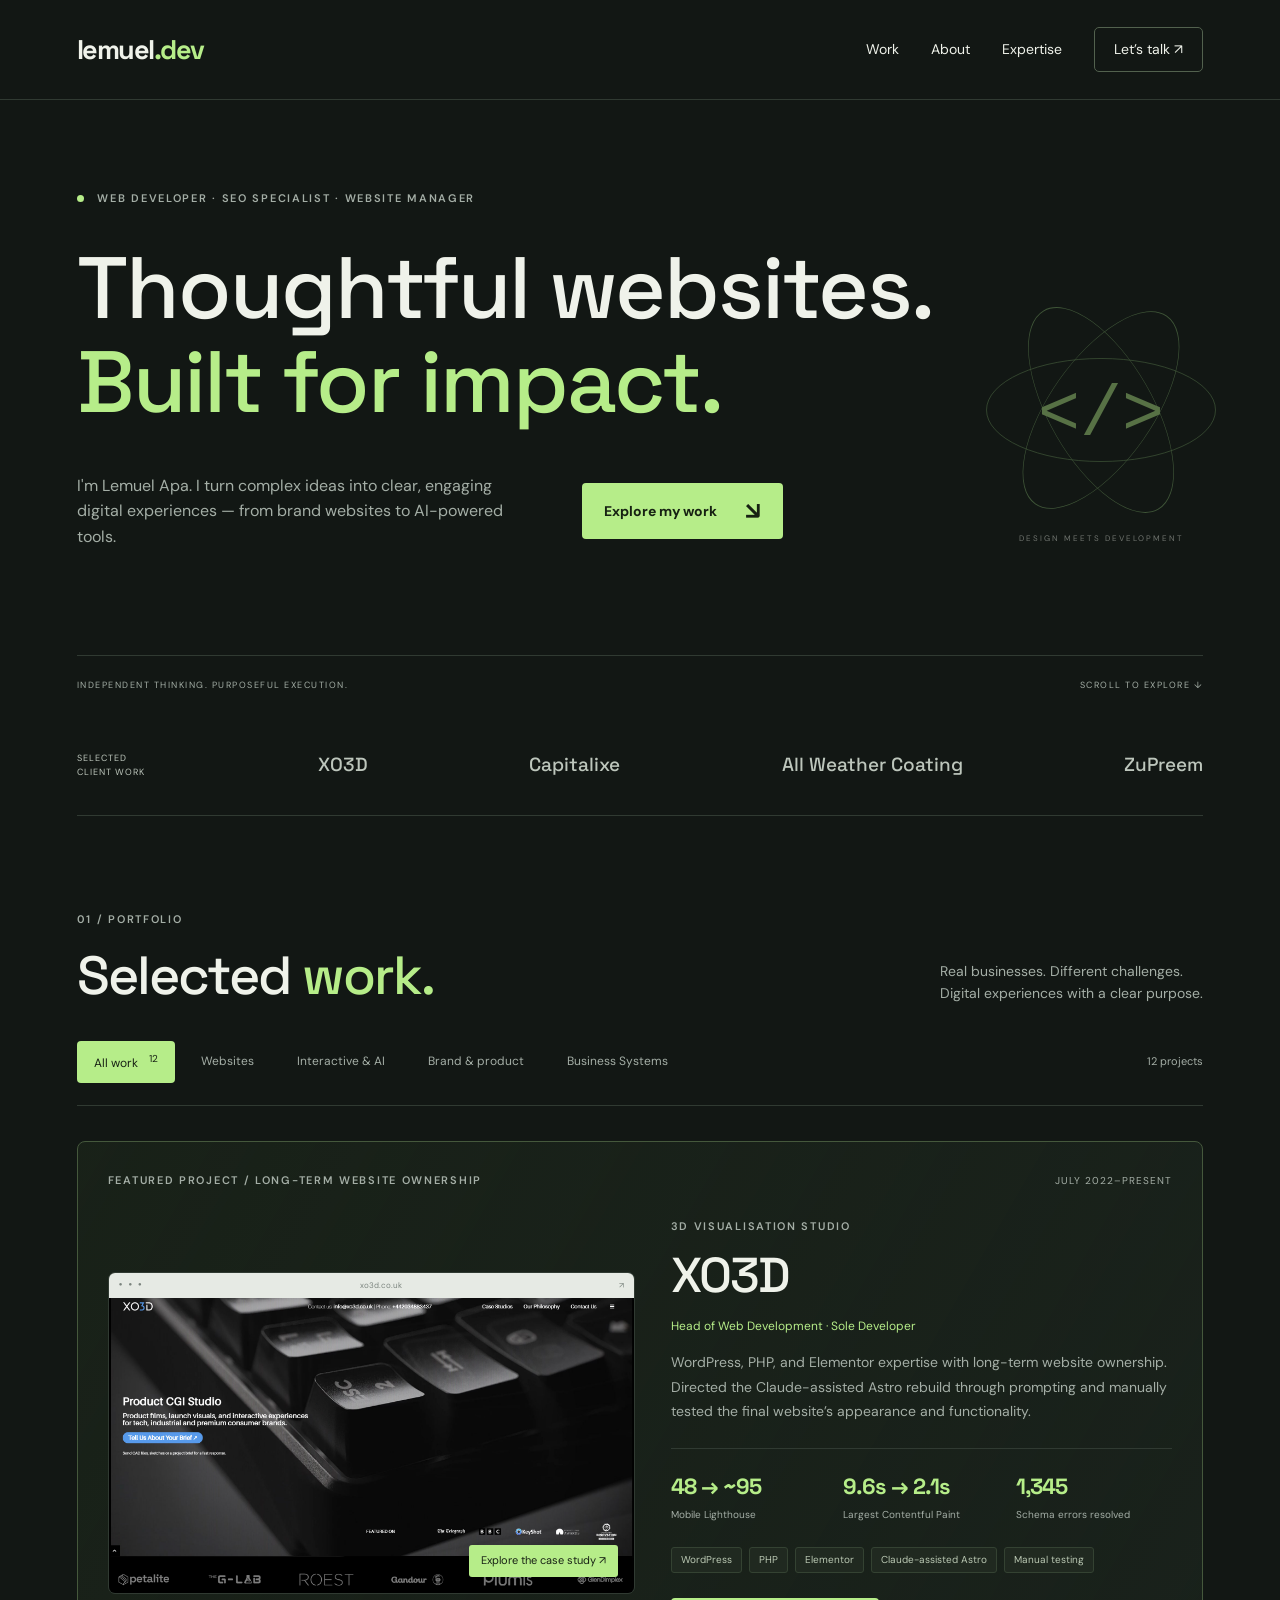
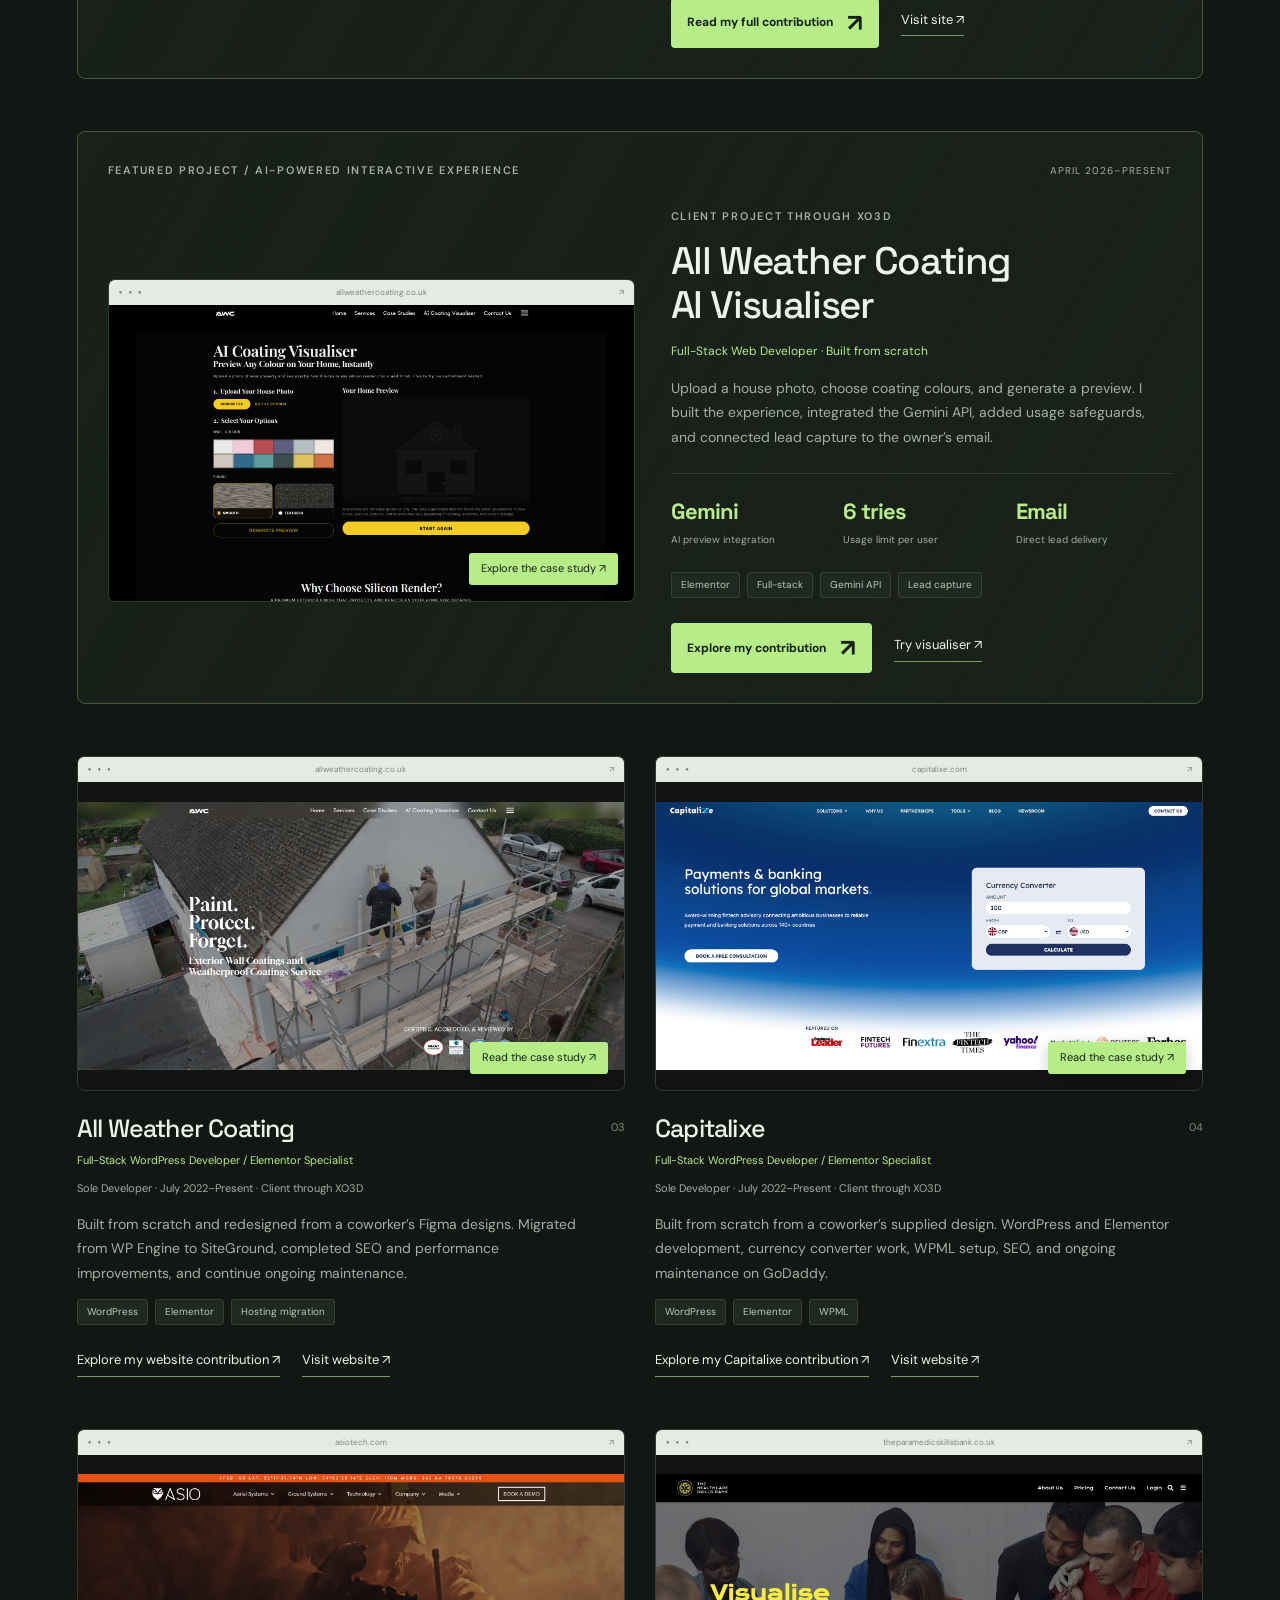
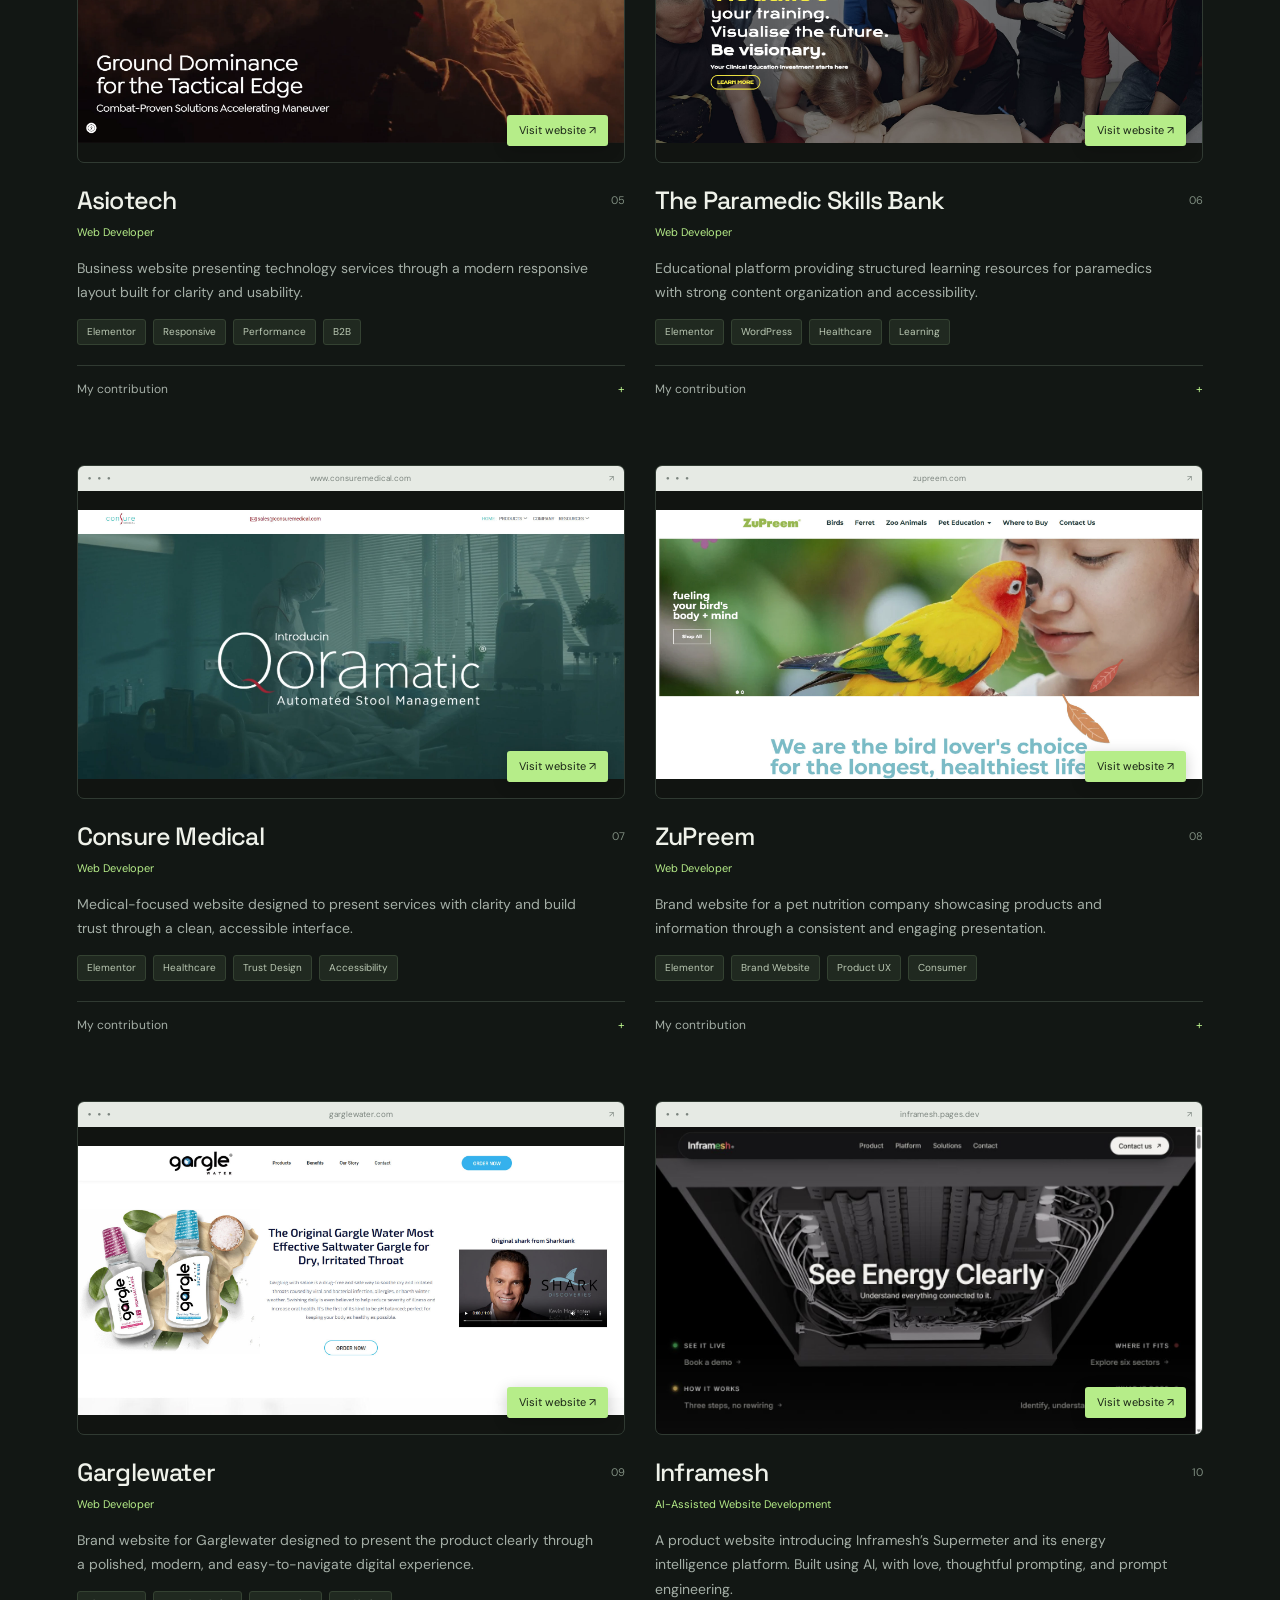
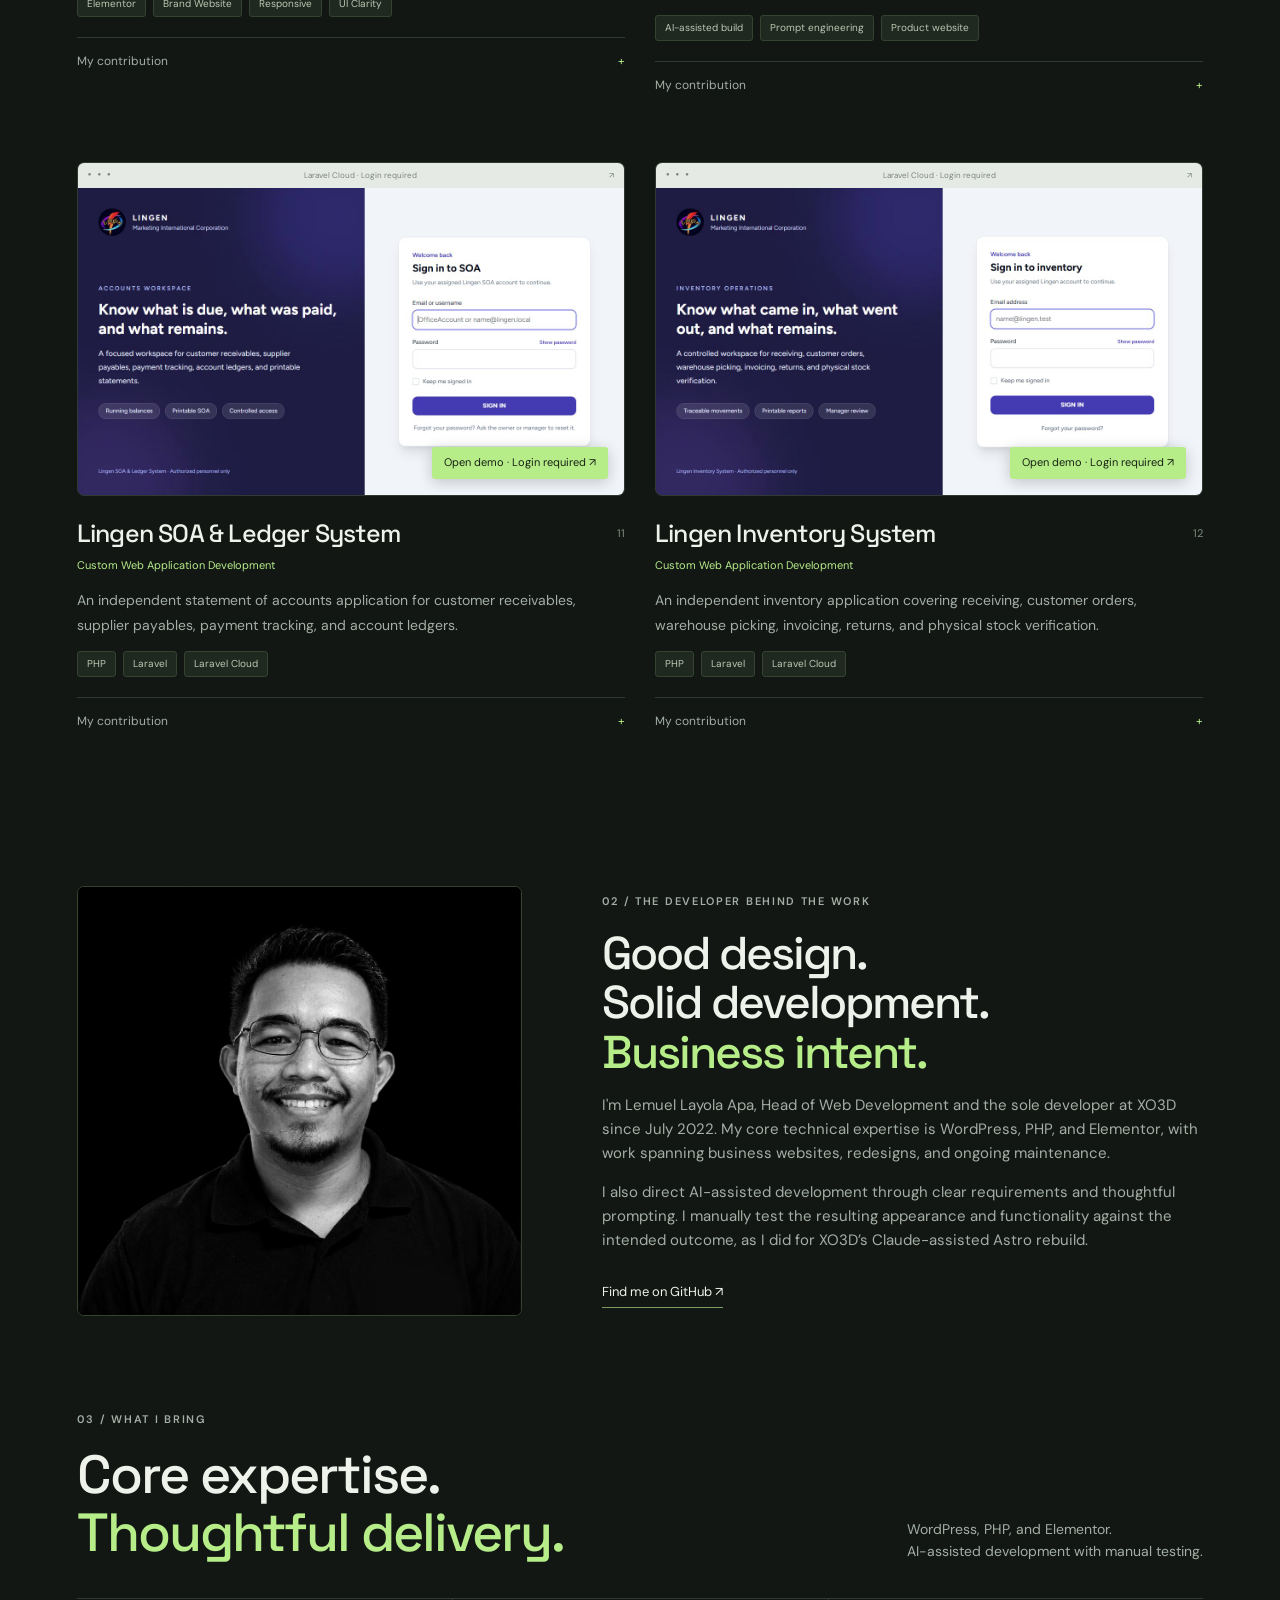
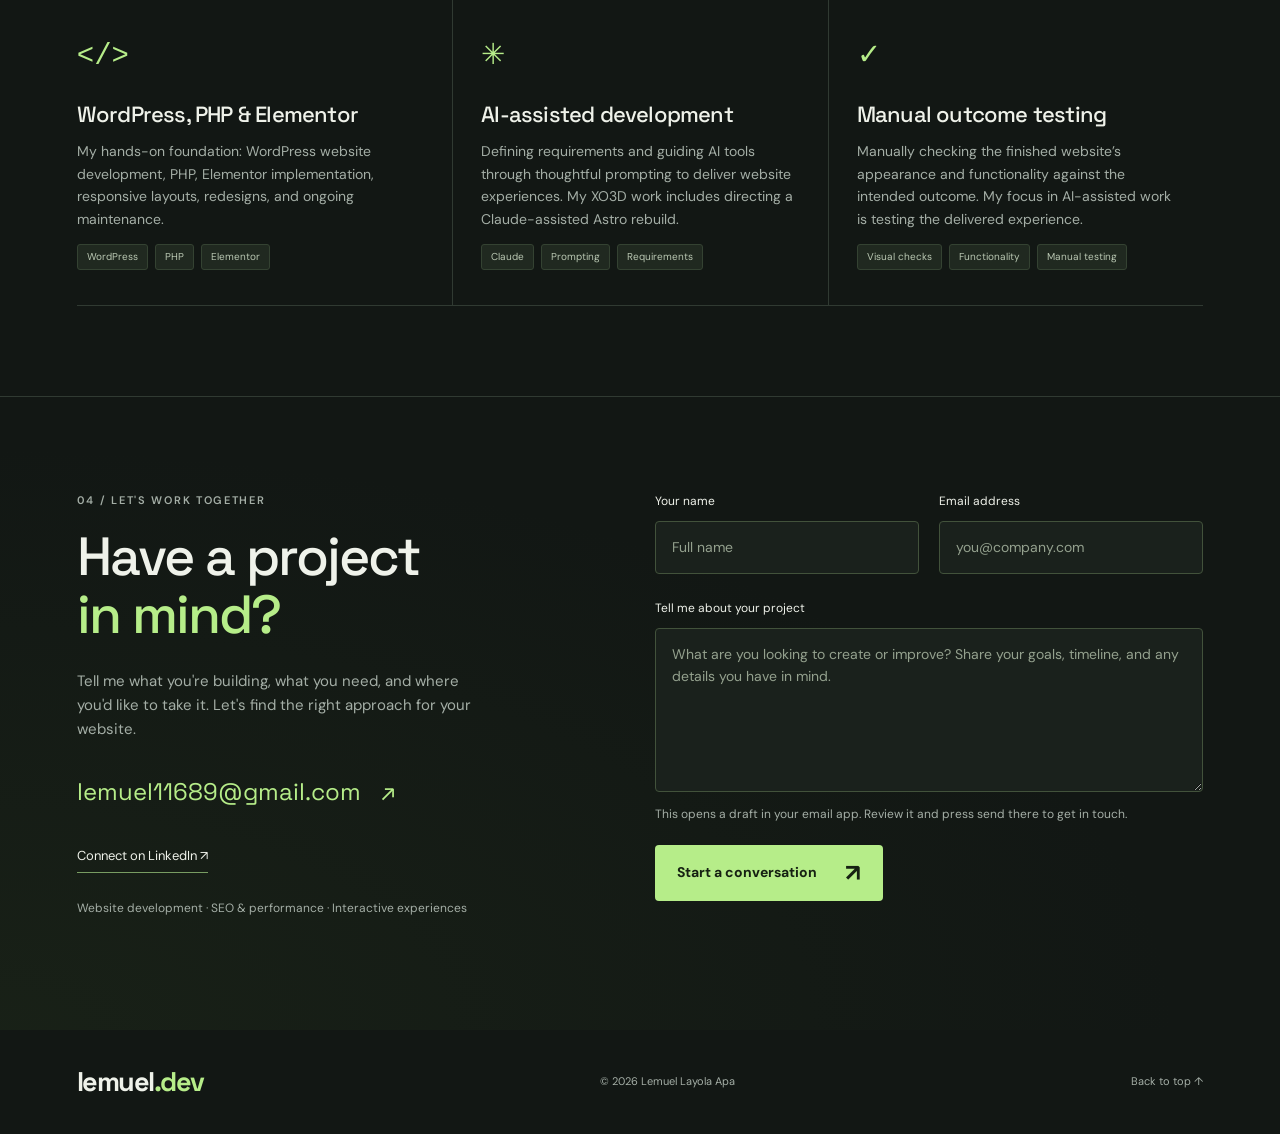
==== commit 531cd2b1: "Group Lingen projects under Business Systems filter" ====
--- a/index.html
+++ b/index.html
@@ -1,4 +1,4 @@
-<!doctype html><html lang="en"><head><meta charset="utf-8"><meta name="viewport" content="width=device-width,initial-scale=1"><meta name="description" content="Lemuel Layola Apa — web developer, SEO specialist and website manager. Explore websites, brands and interactive experiences."><meta name="theme-color" content="#121714"><link rel="icon" href="data:,"><title>Lemuel Apa — Web Developer & SEO Specialist</title><link rel="stylesheet" href="style.css?v=previews-169"><script src="script.js?v=contact-1" defer></script></head><body><a class="skip" href="#main">Skip to content</a><header><a href="#" class="logo" aria-label="Lemuel Apa home">lemuel<span>.dev</span></a><nav aria-label="Main navigation"><a href="#projects">Work</a><a href="#about">About</a><a href="#expertise">Expertise</a><a class="nav-cta" href="#contact">Let’s talk ↗</a></nav></header><main id="main"><section class="hero"><div class="eyebrow"><span class="dot"></span> WEB DEVELOPER · SEO SPECIALIST · WEBSITE MANAGER</div><h1>Thoughtful websites.<br><em>Built for impact.</em></h1><div class="hero-bottom"><p>I'm Lemuel Apa. I turn complex ideas into clear, engaging digital experiences — from brand websites to AI-powered tools.</p><a class="button" href="#projects">Explore my work <span>↘</span></a></div><div class="hero-art" aria-hidden="true"><div class="orbit one"></div><div class="orbit two"></div><div class="orbit three"></div><span class="code">&lt;/&gt;</span><span class="art-note">DESIGN MEETS DEVELOPMENT</span></div><div class="hero-foot"><span>INDEPENDENT THINKING. PURPOSEFUL EXECUTION.</span><a href="#projects">SCROLL TO EXPLORE ↓</a></div></section><div class="brands"><span>SELECTED CLIENT WORK</span><strong>XO3D</strong><strong>Capitalixe</strong><strong>All Weather Coating</strong><strong>ZuPreem</strong></div><section id="projects" class="section"><div class="section-heading"><div><span class="eyebrow">01 / PORTFOLIO</span><h2>Selected <em>work.</em></h2></div><p>Real businesses. Different challenges.<br>Digital experiences with a clear purpose.</p></div><div class="filterbar"><div class="filters" role="group" aria-label="Filter projects"><button class="active" data-filter="all" aria-pressed="true">All work <sup>12</sup></button><button data-filter="web" aria-pressed="false">Websites</button><button data-filter="interactive" aria-pressed="false">Interactive & AI</button><button data-filter="brand" aria-pressed="false">Brand & product</button></div><span id="count" aria-live="polite">12 projects</span></div><div class="projects"><article class="project featured-project" data-category="web" aria-labelledby="xo3d-title"><div class="featured-topline"><span class="eyebrow">FEATURED PROJECT / LONG-TERM WEBSITE OWNERSHIP</span><span>JULY 2022–PRESENT</span></div><div class="featured-layout"><a class="preview" href="xo3d.html" aria-label="Read the XO3D case study"><div class="browser-bar"><span>● ● ●</span><span>xo3d.co.uk</span><span>↗</span></div><img src="images/xo3d.jpg" alt="XO3D website preview" loading="lazy" width="1200" height="760"><span class="open">Explore the case study ↗</span></a><div class="featured-copy"><span class="eyebrow">3D VISUALISATION STUDIO</span><h3 id="xo3d-title">XO3D</h3><p class="role">Head of Web Development · Sole Developer</p><p class="description">WordPress, PHP, and Elementor expertise with long-term website ownership. Directed the Claude-assisted Astro rebuild through prompting and manually tested the final website’s appearance and functionality.</p><div class="feature-results"><div><strong>48 → ~95</strong><span>Mobile Lighthouse</span></div><div><strong>9.6s → 2.1s</strong><span>Largest Contentful Paint</span></div><div><strong>1,345</strong><span>Schema errors resolved</span></div></div><div class="tags"><span>WordPress</span><span>PHP</span><span>Elementor</span><span>Claude-assisted Astro</span><span>Manual testing</span></div><div class="featured-links"><a class="button" href="xo3d.html">Read my full contribution <span>↗</span></a><a class="textlink" href="https://xo3d.co.uk/" target="_blank" rel="noopener noreferrer">Visit site ↗</a></div></div></div></article><article class="project featured-project" data-category="interactive" aria-labelledby="awc-title"><div class="featured-topline"><span class="eyebrow">FEATURED PROJECT / AI-POWERED INTERACTIVE EXPERIENCE</span><span>APRIL 2026–PRESENT</span></div><div class="featured-layout"><a class="preview" href="awc-visualiser.html" aria-label="Read the All Weather Coating AI Visualiser case study"><div class="browser-bar"><span>● ● ●</span><span>allweathercoating.co.uk</span><span>↗</span></div><img src="images/awc-visualiser.jpg" alt="All Weather Coating AI Visualiser website preview" loading="lazy" width="1200" height="760"><span class="open">Explore the case study ↗</span></a><div class="featured-copy"><span class="eyebrow">CLIENT PROJECT THROUGH XO3D</span><h3 id="awc-title" class="awc-feature-title">All Weather Coating<br>AI Visualiser</h3><p class="role">Full-Stack Web Developer · Built from scratch</p><p class="description">Upload a house photo, choose coating colours, and generate a preview. I built the experience, integrated the Gemini API, added usage safeguards, and connected lead capture to the owner’s email.</p><div class="feature-results"><div><strong>Gemini</strong><span>AI preview integration</span></div><div><strong>6 tries</strong><span>Usage limit per user</span></div><div><strong>Email</strong><span>Direct lead delivery</span></div></div><div class="tags"><span>Elementor</span><span>Full-stack</span><span>Gemini API</span><span>Lead capture</span></div><div class="featured-links"><a class="button" href="awc-visualiser.html">Explore my contribution <span>↗</span></a><a class="textlink" href="https://allweathercoating.co.uk/ai-coating-visualiser/" target="_blank" rel="noopener noreferrer">Try visualiser ↗</a></div></div></div></article><article class="project" data-category="web"><a class="preview" href="awc-website.html" aria-label="Read the All Weather Coating website case study"><div class="browser-bar"><span>● ● ●</span><span>allweathercoating.co.uk</span><span>↗</span></div><img src="images/awc.jpg" alt="All Weather Coating website preview" loading="lazy" width="1200" height="760"><span class="open">Read the case study ↗</span></a><div class="project-title"><h3>All Weather Coating</h3><span class="index">03</span></div><p class="role">Full-Stack WordPress Developer / Elementor Specialist</p><p class="project-tenure">Sole Developer · July 2022–Present · Client through XO3D</p><p class="description">Built from scratch and redesigned from a coworker’s Figma designs. Migrated from WP Engine to SiteGround, completed SEO and performance improvements, and continue ongoing maintenance.</p><div class="tags"><span>WordPress</span><span>Elementor</span><span>Hosting migration</span></div><div class="featured-links"><a class="textlink" href="awc-website.html">Explore my website contribution ↗</a><a class="textlink" href="https://allweathercoating.co.uk/" target="_blank" rel="noopener noreferrer">Visit website ↗</a></div></article><article class="project" data-category="web"><a class="preview" href="capitalixe.html" aria-label="Read the Capitalixe website case study"><div class="browser-bar"><span>● ● ●</span><span>capitalixe.com</span><span>↗</span></div><img src="images/capitalixe.jpg" alt="Capitalixe website preview" loading="lazy" width="1200" height="760"><span class="open">Read the case study ↗</span></a><div class="project-title"><h3>Capitalixe</h3><span class="index">04</span></div><p class="role">Full-Stack WordPress Developer / Elementor Specialist</p><p class="project-tenure">Sole Developer · July 2022–Present · Client through XO3D</p><p class="description">Built from scratch from a coworker’s supplied design. WordPress and Elementor development, currency converter work, WPML setup, SEO, and ongoing maintenance on GoDaddy.</p><div class="tags"><span>WordPress</span><span>Elementor</span><span>WPML</span></div><div class="featured-links"><a class="textlink" href="capitalixe.html">Explore my Capitalixe contribution ↗</a><a class="textlink" href="https://capitalixe.com/" target="_blank" rel="noopener noreferrer">Visit website ↗</a></div></article><article class="project" data-category="web"><a class="preview" href="https://asiotech.com/" target="_blank" rel="noopener noreferrer" aria-label="Visit Asiotech"><div class="browser-bar"><span>● ● ●</span><span>asiotech.com</span><span>↗</span></div><img src="images/asio.jpg" alt="Asiotech website preview" loading="lazy" width="1200" height="760"><span class="open">Visit website ↗</span></a><div class="project-title"><h3>Asiotech</h3><span class="index">05</span></div><p class="role">Web Developer</p><p class="description">Business website presenting technology services through a modern responsive layout built for clarity and usability.</p><div class="tags"><span>Elementor</span><span>Responsive</span><span>Performance</span><span>B2B</span></div><details><summary>My contribution <span>+</span></summary><ul>
+<!doctype html><html lang="en"><head><meta charset="utf-8"><meta name="viewport" content="width=device-width,initial-scale=1"><meta name="description" content="Lemuel Layola Apa — web developer, SEO specialist and website manager. Explore websites, brands and interactive experiences."><meta name="theme-color" content="#121714"><link rel="icon" href="data:,"><title>Lemuel Apa — Web Developer & SEO Specialist</title><link rel="stylesheet" href="style.css?v=previews-169"><script src="script.js?v=contact-1" defer></script></head><body><a class="skip" href="#main">Skip to content</a><header><a href="#" class="logo" aria-label="Lemuel Apa home">lemuel<span>.dev</span></a><nav aria-label="Main navigation"><a href="#projects">Work</a><a href="#about">About</a><a href="#expertise">Expertise</a><a class="nav-cta" href="#contact">Let’s talk ↗</a></nav></header><main id="main"><section class="hero"><div class="eyebrow"><span class="dot"></span> WEB DEVELOPER · SEO SPECIALIST · WEBSITE MANAGER</div><h1>Thoughtful websites.<br><em>Built for impact.</em></h1><div class="hero-bottom"><p>I'm Lemuel Apa. I turn complex ideas into clear, engaging digital experiences — from brand websites to AI-powered tools.</p><a class="button" href="#projects">Explore my work <span>↘</span></a></div><div class="hero-art" aria-hidden="true"><div class="orbit one"></div><div class="orbit two"></div><div class="orbit three"></div><span class="code">&lt;/&gt;</span><span class="art-note">DESIGN MEETS DEVELOPMENT</span></div><div class="hero-foot"><span>INDEPENDENT THINKING. PURPOSEFUL EXECUTION.</span><a href="#projects">SCROLL TO EXPLORE ↓</a></div></section><div class="brands"><span>SELECTED CLIENT WORK</span><strong>XO3D</strong><strong>Capitalixe</strong><strong>All Weather Coating</strong><strong>ZuPreem</strong></div><section id="projects" class="section"><div class="section-heading"><div><span class="eyebrow">01 / PORTFOLIO</span><h2>Selected <em>work.</em></h2></div><p>Real businesses. Different challenges.<br>Digital experiences with a clear purpose.</p></div><div class="filterbar"><div class="filters" role="group" aria-label="Filter projects"><button class="active" data-filter="all" aria-pressed="true">All work <sup>12</sup></button><button data-filter="web" aria-pressed="false">Websites</button><button data-filter="interactive" aria-pressed="false">Interactive & AI</button><button data-filter="brand" aria-pressed="false">Brand & product</button><button data-filter="business" aria-pressed="false">Business Systems</button></div><span id="count" aria-live="polite">12 projects</span></div><div class="projects"><article class="project featured-project" data-category="web" aria-labelledby="xo3d-title"><div class="featured-topline"><span class="eyebrow">FEATURED PROJECT / LONG-TERM WEBSITE OWNERSHIP</span><span>JULY 2022–PRESENT</span></div><div class="featured-layout"><a class="preview" href="xo3d.html" aria-label="Read the XO3D case study"><div class="browser-bar"><span>● ● ●</span><span>xo3d.co.uk</span><span>↗</span></div><img src="images/xo3d.jpg" alt="XO3D website preview" loading="lazy" width="1200" height="760"><span class="open">Explore the case study ↗</span></a><div class="featured-copy"><span class="eyebrow">3D VISUALISATION STUDIO</span><h3 id="xo3d-title">XO3D</h3><p class="role">Head of Web Development · Sole Developer</p><p class="description">WordPress, PHP, and Elementor expertise with long-term website ownership. Directed the Claude-assisted Astro rebuild through prompting and manually tested the final website’s appearance and functionality.</p><div class="feature-results"><div><strong>48 → ~95</strong><span>Mobile Lighthouse</span></div><div><strong>9.6s → 2.1s</strong><span>Largest Contentful Paint</span></div><div><strong>1,345</strong><span>Schema errors resolved</span></div></div><div class="tags"><span>WordPress</span><span>PHP</span><span>Elementor</span><span>Claude-assisted Astro</span><span>Manual testing</span></div><div class="featured-links"><a class="button" href="xo3d.html">Read my full contribution <span>↗</span></a><a class="textlink" href="https://xo3d.co.uk/" target="_blank" rel="noopener noreferrer">Visit site ↗</a></div></div></div></article><article class="project featured-project" data-category="interactive" aria-labelledby="awc-title"><div class="featured-topline"><span class="eyebrow">FEATURED PROJECT / AI-POWERED INTERACTIVE EXPERIENCE</span><span>APRIL 2026–PRESENT</span></div><div class="featured-layout"><a class="preview" href="awc-visualiser.html" aria-label="Read the All Weather Coating AI Visualiser case study"><div class="browser-bar"><span>● ● ●</span><span>allweathercoating.co.uk</span><span>↗</span></div><img src="images/awc-visualiser.jpg" alt="All Weather Coating AI Visualiser website preview" loading="lazy" width="1200" height="760"><span class="open">Explore the case study ↗</span></a><div class="featured-copy"><span class="eyebrow">CLIENT PROJECT THROUGH XO3D</span><h3 id="awc-title" class="awc-feature-title">All Weather Coating<br>AI Visualiser</h3><p class="role">Full-Stack Web Developer · Built from scratch</p><p class="description">Upload a house photo, choose coating colours, and generate a preview. I built the experience, integrated the Gemini API, added usage safeguards, and connected lead capture to the owner’s email.</p><div class="feature-results"><div><strong>Gemini</strong><span>AI preview integration</span></div><div><strong>6 tries</strong><span>Usage limit per user</span></div><div><strong>Email</strong><span>Direct lead delivery</span></div></div><div class="tags"><span>Elementor</span><span>Full-stack</span><span>Gemini API</span><span>Lead capture</span></div><div class="featured-links"><a class="button" href="awc-visualiser.html">Explore my contribution <span>↗</span></a><a class="textlink" href="https://allweathercoating.co.uk/ai-coating-visualiser/" target="_blank" rel="noopener noreferrer">Try visualiser ↗</a></div></div></div></article><article class="project" data-category="web"><a class="preview" href="awc-website.html" aria-label="Read the All Weather Coating website case study"><div class="browser-bar"><span>● ● ●</span><span>allweathercoating.co.uk</span><span>↗</span></div><img src="images/awc.jpg" alt="All Weather Coating website preview" loading="lazy" width="1200" height="760"><span class="open">Read the case study ↗</span></a><div class="project-title"><h3>All Weather Coating</h3><span class="index">03</span></div><p class="role">Full-Stack WordPress Developer / Elementor Specialist</p><p class="project-tenure">Sole Developer · July 2022–Present · Client through XO3D</p><p class="description">Built from scratch and redesigned from a coworker’s Figma designs. Migrated from WP Engine to SiteGround, completed SEO and performance improvements, and continue ongoing maintenance.</p><div class="tags"><span>WordPress</span><span>Elementor</span><span>Hosting migration</span></div><div class="featured-links"><a class="textlink" href="awc-website.html">Explore my website contribution ↗</a><a class="textlink" href="https://allweathercoating.co.uk/" target="_blank" rel="noopener noreferrer">Visit website ↗</a></div></article><article class="project" data-category="web"><a class="preview" href="capitalixe.html" aria-label="Read the Capitalixe website case study"><div class="browser-bar"><span>● ● ●</span><span>capitalixe.com</span><span>↗</span></div><img src="images/capitalixe.jpg" alt="Capitalixe website preview" loading="lazy" width="1200" height="760"><span class="open">Read the case study ↗</span></a><div class="project-title"><h3>Capitalixe</h3><span class="index">04</span></div><p class="role">Full-Stack WordPress Developer / Elementor Specialist</p><p class="project-tenure">Sole Developer · July 2022–Present · Client through XO3D</p><p class="description">Built from scratch from a coworker’s supplied design. WordPress and Elementor development, currency converter work, WPML setup, SEO, and ongoing maintenance on GoDaddy.</p><div class="tags"><span>WordPress</span><span>Elementor</span><span>WPML</span></div><div class="featured-links"><a class="textlink" href="capitalixe.html">Explore my Capitalixe contribution ↗</a><a class="textlink" href="https://capitalixe.com/" target="_blank" rel="noopener noreferrer">Visit website ↗</a></div></article><article class="project" data-category="web"><a class="preview" href="https://asiotech.com/" target="_blank" rel="noopener noreferrer" aria-label="Visit Asiotech"><div class="browser-bar"><span>● ● ●</span><span>asiotech.com</span><span>↗</span></div><img src="images/asio.jpg" alt="Asiotech website preview" loading="lazy" width="1200" height="760"><span class="open">Visit website ↗</span></a><div class="project-title"><h3>Asiotech</h3><span class="index">05</span></div><p class="role">Web Developer</p><p class="description">Business website presenting technology services through a modern responsive layout built for clarity and usability.</p><div class="tags"><span>Elementor</span><span>Responsive</span><span>Performance</span><span>B2B</span></div><details><summary>My contribution <span>+</span></summary><ul>
                   <li>Built a modern, responsive layout.</li>
                   <li>Focused on clarity, performance, and usability.</li>
                 </ul></details></article><article class="project" data-category="web"><a class="preview" href="https://theparamedicskillsbank.co.uk/" target="_blank" rel="noopener noreferrer" aria-label="Visit The Paramedic Skills Bank"><div class="browser-bar"><span>● ● ●</span><span>theparamedicskillsbank.co.uk</span><span>↗</span></div><img src="images/theparamedicskillsbank.jpg" alt="The Paramedic Skills Bank website preview" loading="lazy" width="1200" height="760"><span class="open">Visit website ↗</span></a><div class="project-title"><h3>The Paramedic Skills Bank</h3><span class="index">06</span></div><p class="role">Web Developer</p><p class="description">Educational platform providing structured learning resources for paramedics with strong content organization and accessibility.</p><div class="tags"><span>Elementor</span><span>WordPress</span><span>Healthcare</span><span>Learning</span></div><details><summary>My contribution <span>+</span></summary><ul>
@@ -15,7 +15,7 @@
                   <li>Built a modern, responsive interface aligned with the brand presentation.</li>
                   <li>Structured content for clarity, usability, and stronger visual flow.</li>
                   <li>Supported a clean page hierarchy across core website sections.</li>
-                </ul></details></article><article class="project" data-category="web"><a class="preview" href="https://inframesh.pages.dev/" target="_blank" rel="noopener noreferrer" aria-label="Visit Inframesh"><div class="browser-bar"><span>● ● ●</span><span>inframesh.pages.dev</span><span>↗</span></div><img src="images/inframesh.png" alt="Inframesh website showing the Supermeter energy intelligence product" loading="lazy" width="1265" height="712"><span class="open">Visit website ↗</span></a><div class="project-title"><h3>Inframesh</h3><span class="index">10</span></div><p class="role">AI-Assisted Website Development</p><p class="description">A product website introducing Inframesh’s Supermeter and its energy intelligence platform. Built using AI, with love, thoughtful prompting, and prompt engineering.</p><div class="tags"><span>AI-assisted build</span><span>Prompt engineering</span><span>Product website</span></div><details><summary>My contribution <span>+</span></summary><ul><li>Built the website using AI, guided by thoughtful prompting and prompt engineering.</li><li>Created with love and care for how the product is presented.</li></ul></details></article><article id="lingen-soa" class="project" data-category="web"><a class="preview" href="https://lingen-soa-system-codex-simple-soa-pycd5l.laravel.cloud/login" target="_blank" rel="noopener noreferrer" aria-label="Open Lingen SOA & Ledger System demo (login required)"><div class="browser-bar"><span>● ● ●</span><span>Laravel Cloud · Login required</span><span>↗</span></div><img src="images/lingen-soa.png" alt="Lingen SOA & Ledger System public sign-in page" loading="lazy"><span class="open">Open demo · Login required ↗</span></a><div class="project-title"><h3>Lingen SOA & Ledger System</h3><span class="index">11</span></div><p class="role">Custom Web Application Development</p><p class="description">An independent statement of accounts application for customer receivables, supplier payables, payment tracking, and account ledgers.</p><div class="tags"><span>PHP</span><span>Laravel</span><span>Laravel Cloud</span></div><details><summary>My contribution <span>+</span></summary><ul><li>Built a dedicated statement of accounts system.</li><li>Provided account ledgers, running balances, and printable statements.</li><li>Brought receivables, payables, and payment tracking into one workspace.</li></ul></details></article><article id="lingen-inventory" class="project" data-category="web"><a class="preview" href="https://lingen-inventory-system-production-hlp6iz.laravel.cloud/login" target="_blank" rel="noopener noreferrer" aria-label="Open Lingen Inventory System demo (login required)"><div class="browser-bar"><span>● ● ●</span><span>Laravel Cloud · Login required</span><span>↗</span></div><img src="images/lingen-inventory.png" alt="Lingen Inventory System public sign-in page" loading="lazy"><span class="open">Open demo · Login required ↗</span></a><div class="project-title"><h3>Lingen Inventory System</h3><span class="index">12</span></div><p class="role">Custom Web Application Development</p><p class="description">An independent inventory application covering receiving, customer orders, warehouse picking, invoicing, returns, and physical stock verification.</p><div class="tags"><span>PHP</span><span>Laravel</span><span>Laravel Cloud</span></div><details><summary>My contribution <span>+</span></summary><ul><li>Built a dedicated inventory operations system.</li><li>Provided workflows for receiving, orders, picking, invoicing, and returns.</li><li>Included physical stock verification, traceable movements, and printable reports.</li></ul></details></article></div></section><section id="about" class="about section"><div class="profile-portrait"><img src="images/lemuel-apa-profile.png" alt="Lemuel Layola Apa" width="1000" height="1000" loading="lazy"></div><div><span class="eyebrow">02 / THE DEVELOPER BEHIND THE WORK</span><h2>Good design.<br>Solid development.<br><em>Business intent.</em></h2><p>I'm Lemuel Layola Apa, Head of Web Development and the sole developer at XO3D since July 2022. My core technical expertise is WordPress, PHP, and Elementor, with work spanning business websites, redesigns, and ongoing maintenance.</p><p>I also direct AI-assisted development through clear requirements and thoughtful prompting. I manually test the resulting appearance and functionality against the intended outcome, as I did for XO3D’s Claude-assisted Astro rebuild.</p><a class="textlink" href="https://github.com/lemuelapa" target="_blank" rel="noopener noreferrer">Find me on GitHub ↗</a></div></section><section id="expertise" class="section"><div class="section-heading"><div><span class="eyebrow">03 / WHAT I BRING</span><h2>Core expertise.<br><em>Thoughtful delivery.</em></h2></div><p>WordPress, PHP, and Elementor.<br>AI-assisted development with manual testing.</p></div><div class="services"><article><span class="service-icon">&lt;/&gt;</span><h3>WordPress, PHP & Elementor</h3><p>My hands-on foundation: WordPress website development, PHP, Elementor implementation, responsive layouts, redesigns, and ongoing maintenance.</p><div class="tags"><span>WordPress</span><span>PHP</span><span>Elementor</span></div></article><article><span class="service-icon">✳</span><h3>AI-assisted development</h3><p>Defining requirements and guiding AI tools through thoughtful prompting to deliver website experiences. My XO3D work includes directing a Claude-assisted Astro rebuild.</p><div class="tags"><span>Claude</span><span>Prompting</span><span>Requirements</span></div></article><article><span class="service-icon">✓</span><h3>Manual outcome testing</h3><p>Manually checking the finished website’s appearance and functionality against the intended outcome. My focus in AI-assisted work is testing the delivered experience.</p><div class="tags"><span>Visual checks</span><span>Functionality</span><span>Manual testing</span></div></article></div></section><section id="contact" class="contact section" aria-labelledby="contact-title">
+                </ul></details></article><article class="project" data-category="web"><a class="preview" href="https://inframesh.pages.dev/" target="_blank" rel="noopener noreferrer" aria-label="Visit Inframesh"><div class="browser-bar"><span>● ● ●</span><span>inframesh.pages.dev</span><span>↗</span></div><img src="images/inframesh.png" alt="Inframesh website showing the Supermeter energy intelligence product" loading="lazy" width="1265" height="712"><span class="open">Visit website ↗</span></a><div class="project-title"><h3>Inframesh</h3><span class="index">10</span></div><p class="role">AI-Assisted Website Development</p><p class="description">A product website introducing Inframesh’s Supermeter and its energy intelligence platform. Built using AI, with love, thoughtful prompting, and prompt engineering.</p><div class="tags"><span>AI-assisted build</span><span>Prompt engineering</span><span>Product website</span></div><details><summary>My contribution <span>+</span></summary><ul><li>Built the website using AI, guided by thoughtful prompting and prompt engineering.</li><li>Created with love and care for how the product is presented.</li></ul></details></article><article id="lingen-soa" class="project" data-category="business"><a class="preview" href="https://lingen-soa-system-codex-simple-soa-pycd5l.laravel.cloud/login" target="_blank" rel="noopener noreferrer" aria-label="Open Lingen SOA & Ledger System demo (login required)"><div class="browser-bar"><span>● ● ●</span><span>Laravel Cloud · Login required</span><span>↗</span></div><img src="images/lingen-soa.png" alt="Lingen SOA & Ledger System public sign-in page" loading="lazy"><span class="open">Open demo · Login required ↗</span></a><div class="project-title"><h3>Lingen SOA & Ledger System</h3><span class="index">11</span></div><p class="role">Custom Web Application Development</p><p class="description">An independent statement of accounts application for customer receivables, supplier payables, payment tracking, and account ledgers.</p><div class="tags"><span>PHP</span><span>Laravel</span><span>Laravel Cloud</span></div><details><summary>My contribution <span>+</span></summary><ul><li>Built a dedicated statement of accounts system.</li><li>Provided account ledgers, running balances, and printable statements.</li><li>Brought receivables, payables, and payment tracking into one workspace.</li></ul></details></article><article id="lingen-inventory" class="project" data-category="business"><a class="preview" href="https://lingen-inventory-system-production-hlp6iz.laravel.cloud/login" target="_blank" rel="noopener noreferrer" aria-label="Open Lingen Inventory System demo (login required)"><div class="browser-bar"><span>● ● ●</span><span>Laravel Cloud · Login required</span><span>↗</span></div><img src="images/lingen-inventory.png" alt="Lingen Inventory System public sign-in page" loading="lazy"><span class="open">Open demo · Login required ↗</span></a><div class="project-title"><h3>Lingen Inventory System</h3><span class="index">12</span></div><p class="role">Custom Web Application Development</p><p class="description">An independent inventory application covering receiving, customer orders, warehouse picking, invoicing, returns, and physical stock verification.</p><div class="tags"><span>PHP</span><span>Laravel</span><span>Laravel Cloud</span></div><details><summary>My contribution <span>+</span></summary><ul><li>Built a dedicated inventory operations system.</li><li>Provided workflows for receiving, orders, picking, invoicing, and returns.</li><li>Included physical stock verification, traceable movements, and printable reports.</li></ul></details></article></div></section><section id="about" class="about section"><div class="profile-portrait"><img src="images/lemuel-apa-profile.png" alt="Lemuel Layola Apa" width="1000" height="1000" loading="lazy"></div><div><span class="eyebrow">02 / THE DEVELOPER BEHIND THE WORK</span><h2>Good design.<br>Solid development.<br><em>Business intent.</em></h2><p>I'm Lemuel Layola Apa, Head of Web Development and the sole developer at XO3D since July 2022. My core technical expertise is WordPress, PHP, and Elementor, with work spanning business websites, redesigns, and ongoing maintenance.</p><p>I also direct AI-assisted development through clear requirements and thoughtful prompting. I manually test the resulting appearance and functionality against the intended outcome, as I did for XO3D’s Claude-assisted Astro rebuild.</p><a class="textlink" href="https://github.com/lemuelapa" target="_blank" rel="noopener noreferrer">Find me on GitHub ↗</a></div></section><section id="expertise" class="section"><div class="section-heading"><div><span class="eyebrow">03 / WHAT I BRING</span><h2>Core expertise.<br><em>Thoughtful delivery.</em></h2></div><p>WordPress, PHP, and Elementor.<br>AI-assisted development with manual testing.</p></div><div class="services"><article><span class="service-icon">&lt;/&gt;</span><h3>WordPress, PHP & Elementor</h3><p>My hands-on foundation: WordPress website development, PHP, Elementor implementation, responsive layouts, redesigns, and ongoing maintenance.</p><div class="tags"><span>WordPress</span><span>PHP</span><span>Elementor</span></div></article><article><span class="service-icon">✳</span><h3>AI-assisted development</h3><p>Defining requirements and guiding AI tools through thoughtful prompting to deliver website experiences. My XO3D work includes directing a Claude-assisted Astro rebuild.</p><div class="tags"><span>Claude</span><span>Prompting</span><span>Requirements</span></div></article><article><span class="service-icon">✓</span><h3>Manual outcome testing</h3><p>Manually checking the finished website’s appearance and functionality against the intended outcome. My focus in AI-assisted work is testing the delivered experience.</p><div class="tags"><span>Visual checks</span><span>Functionality</span><span>Manual testing</span></div></article></div></section><section id="contact" class="contact section" aria-labelledby="contact-title">
   <div class="contact-intro">
     <span class="eyebrow">04 / LET'S WORK TOGETHER</span>
     <h2 id="contact-title">Have a project<br><em>in mind?</em></h2>
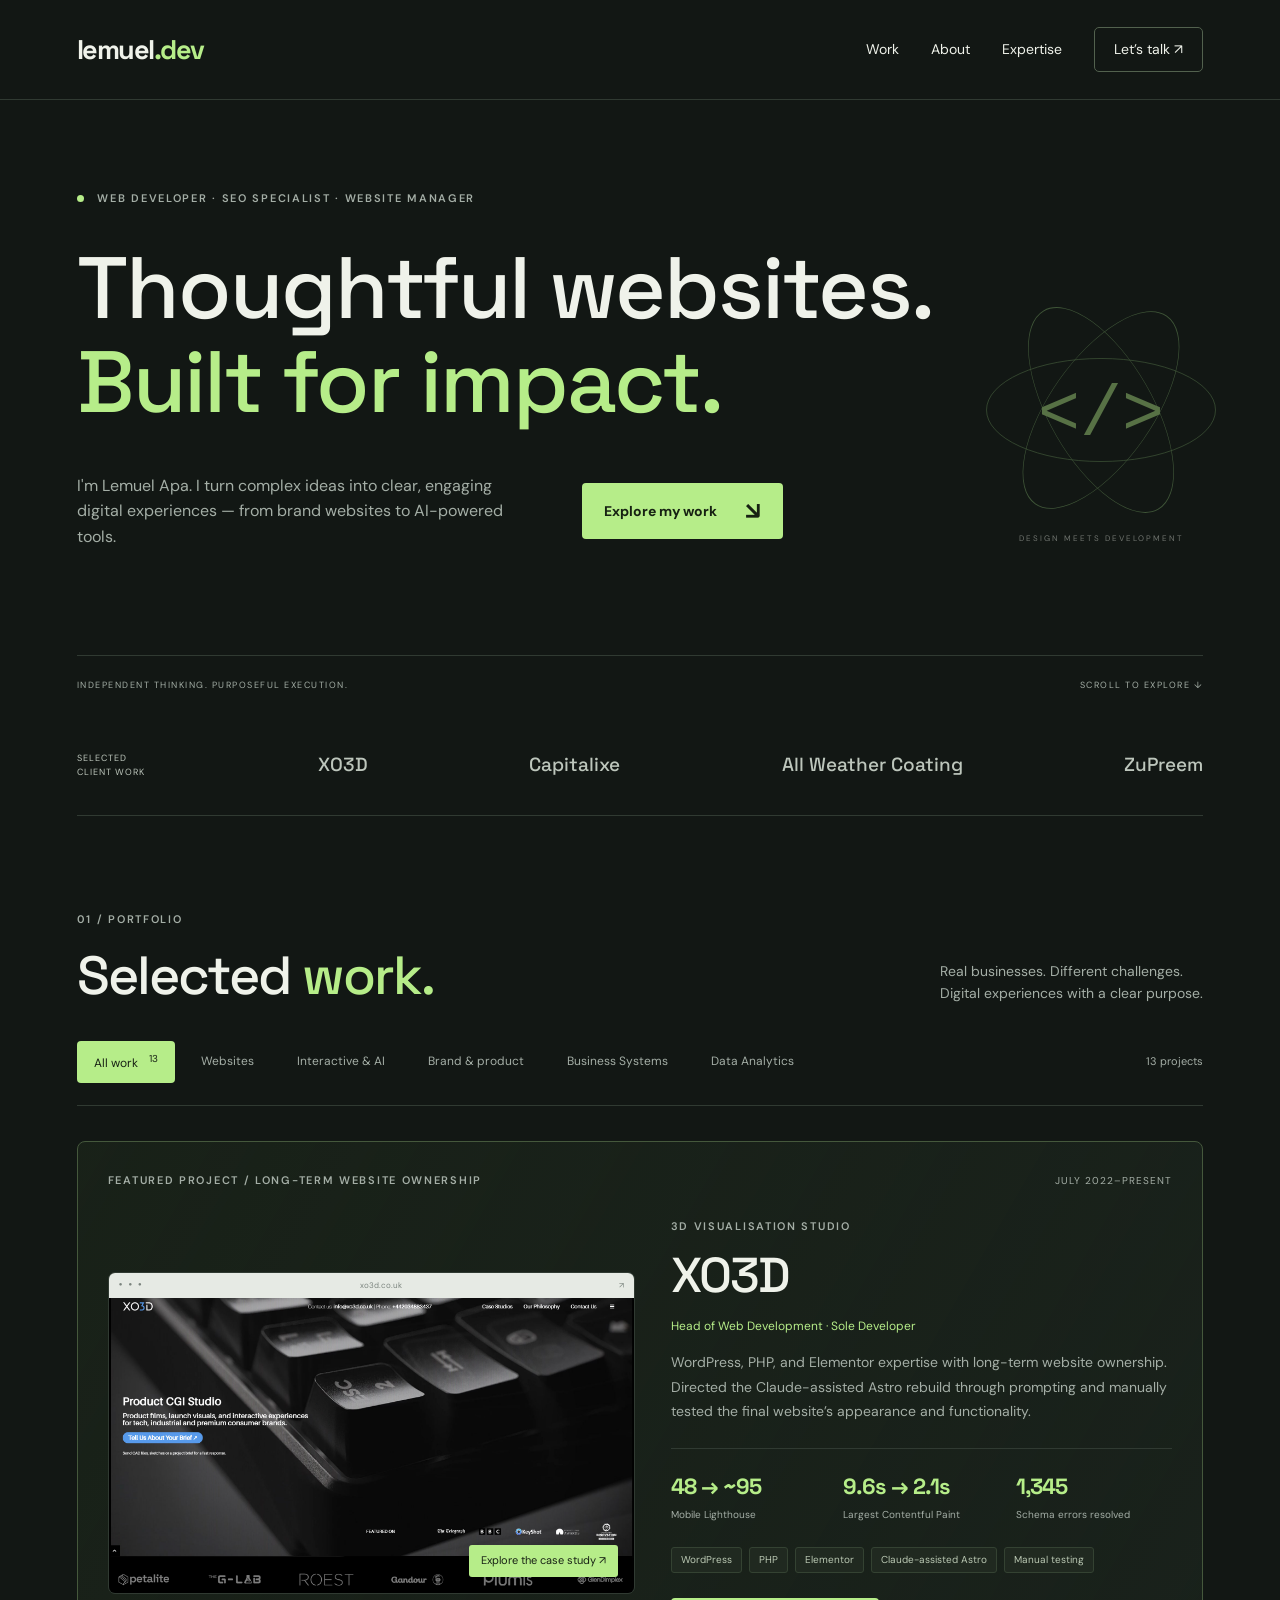
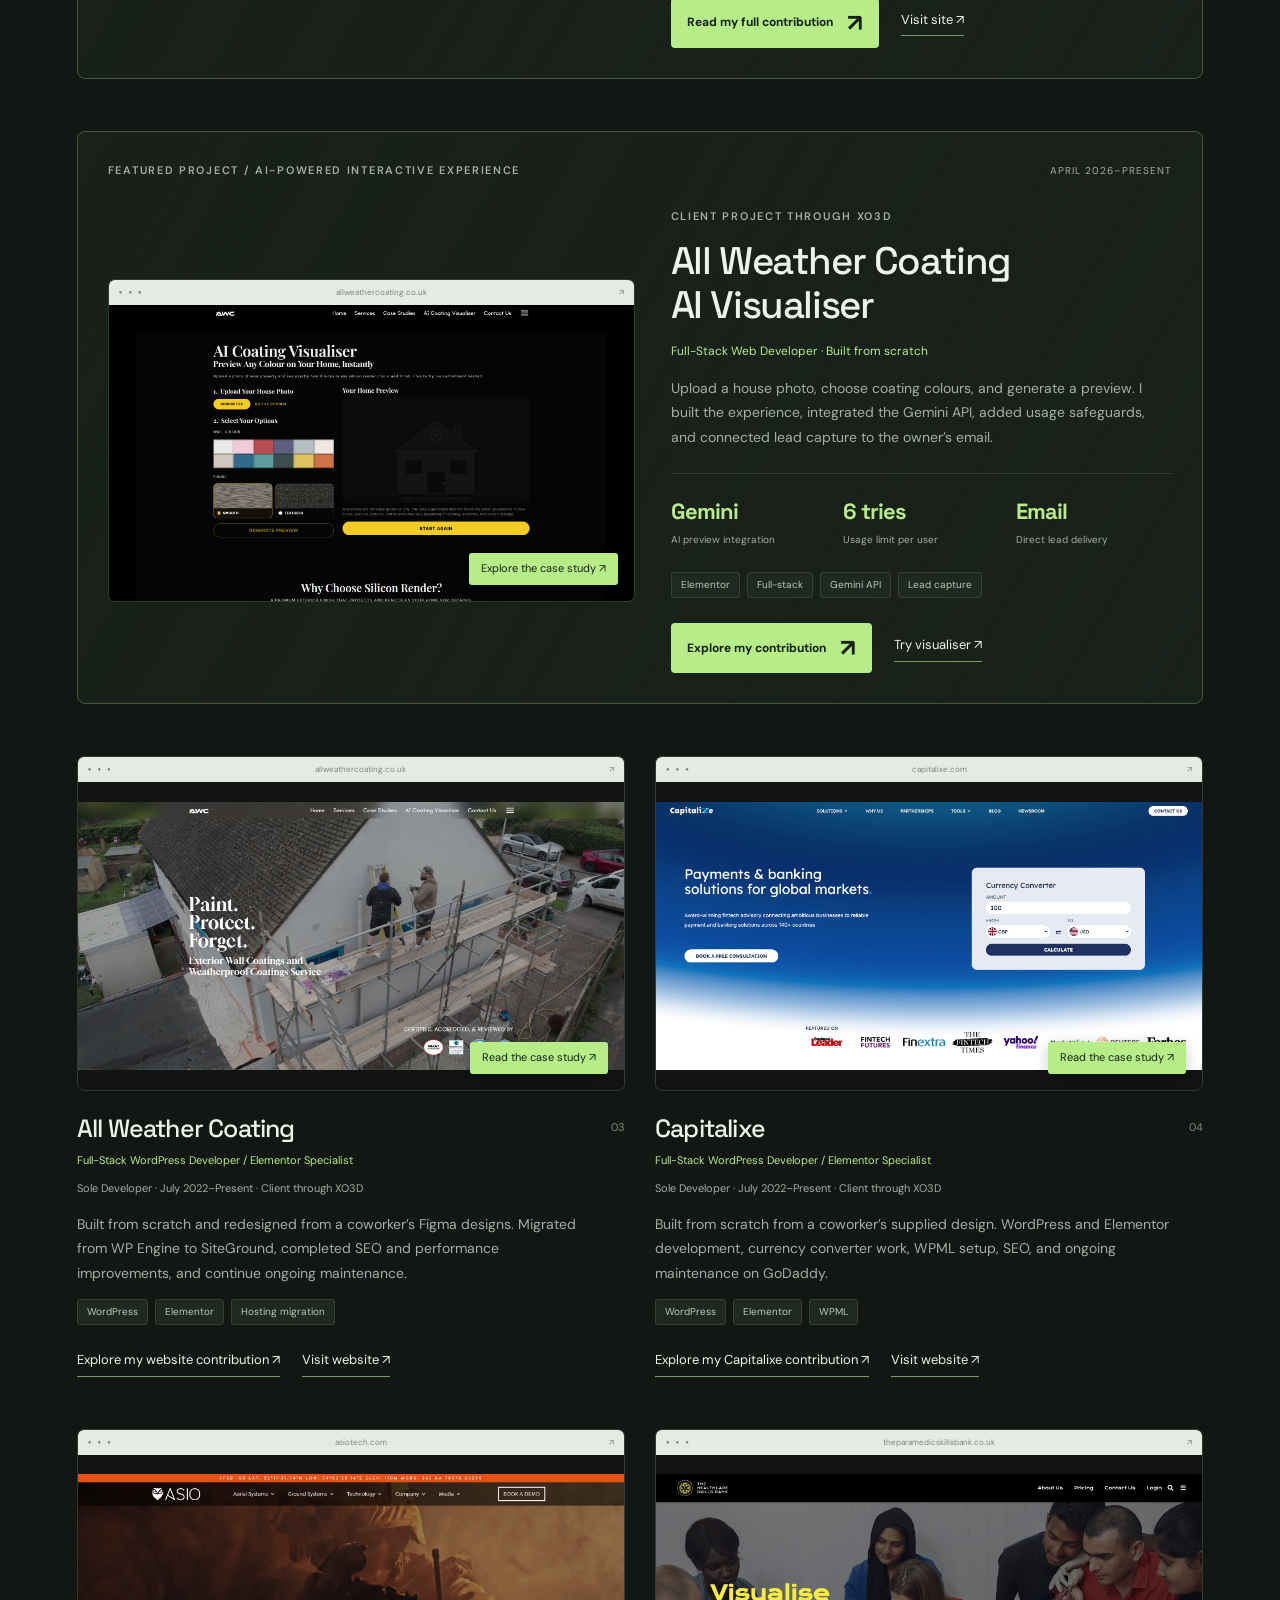
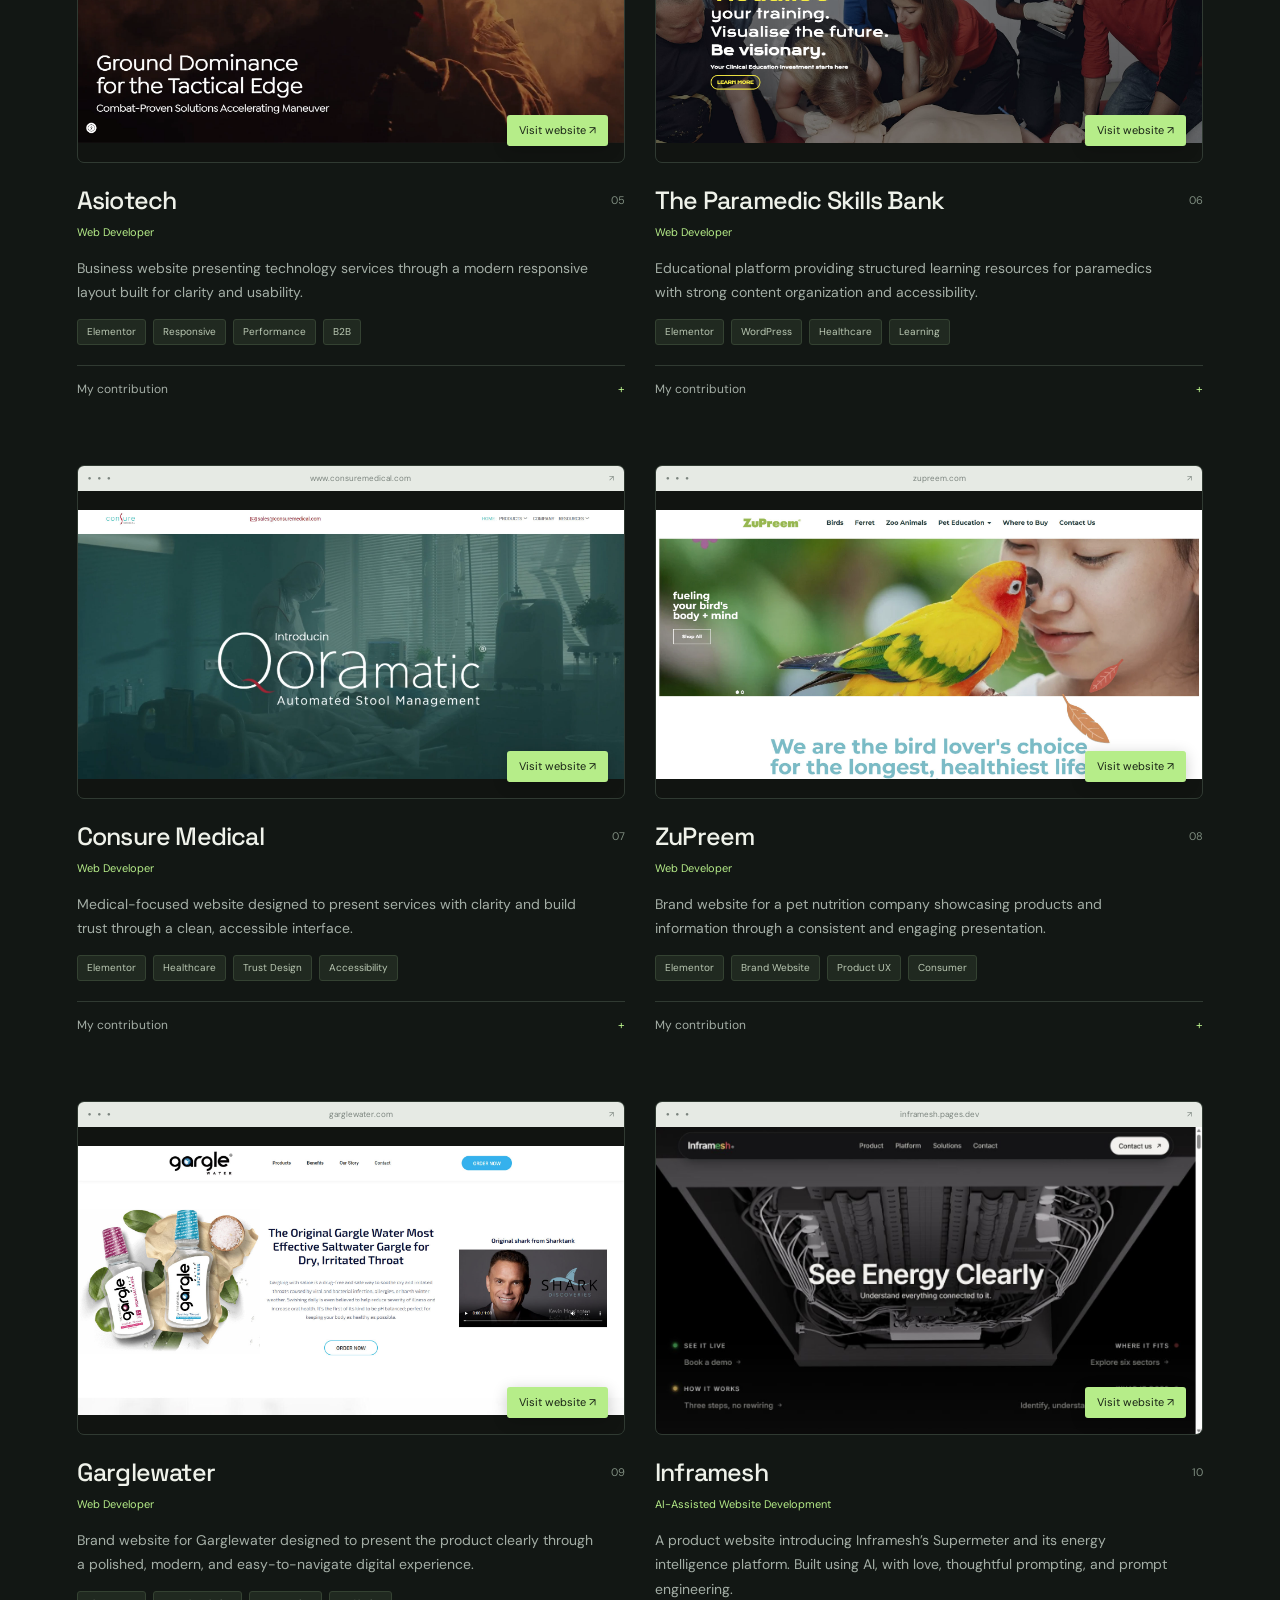
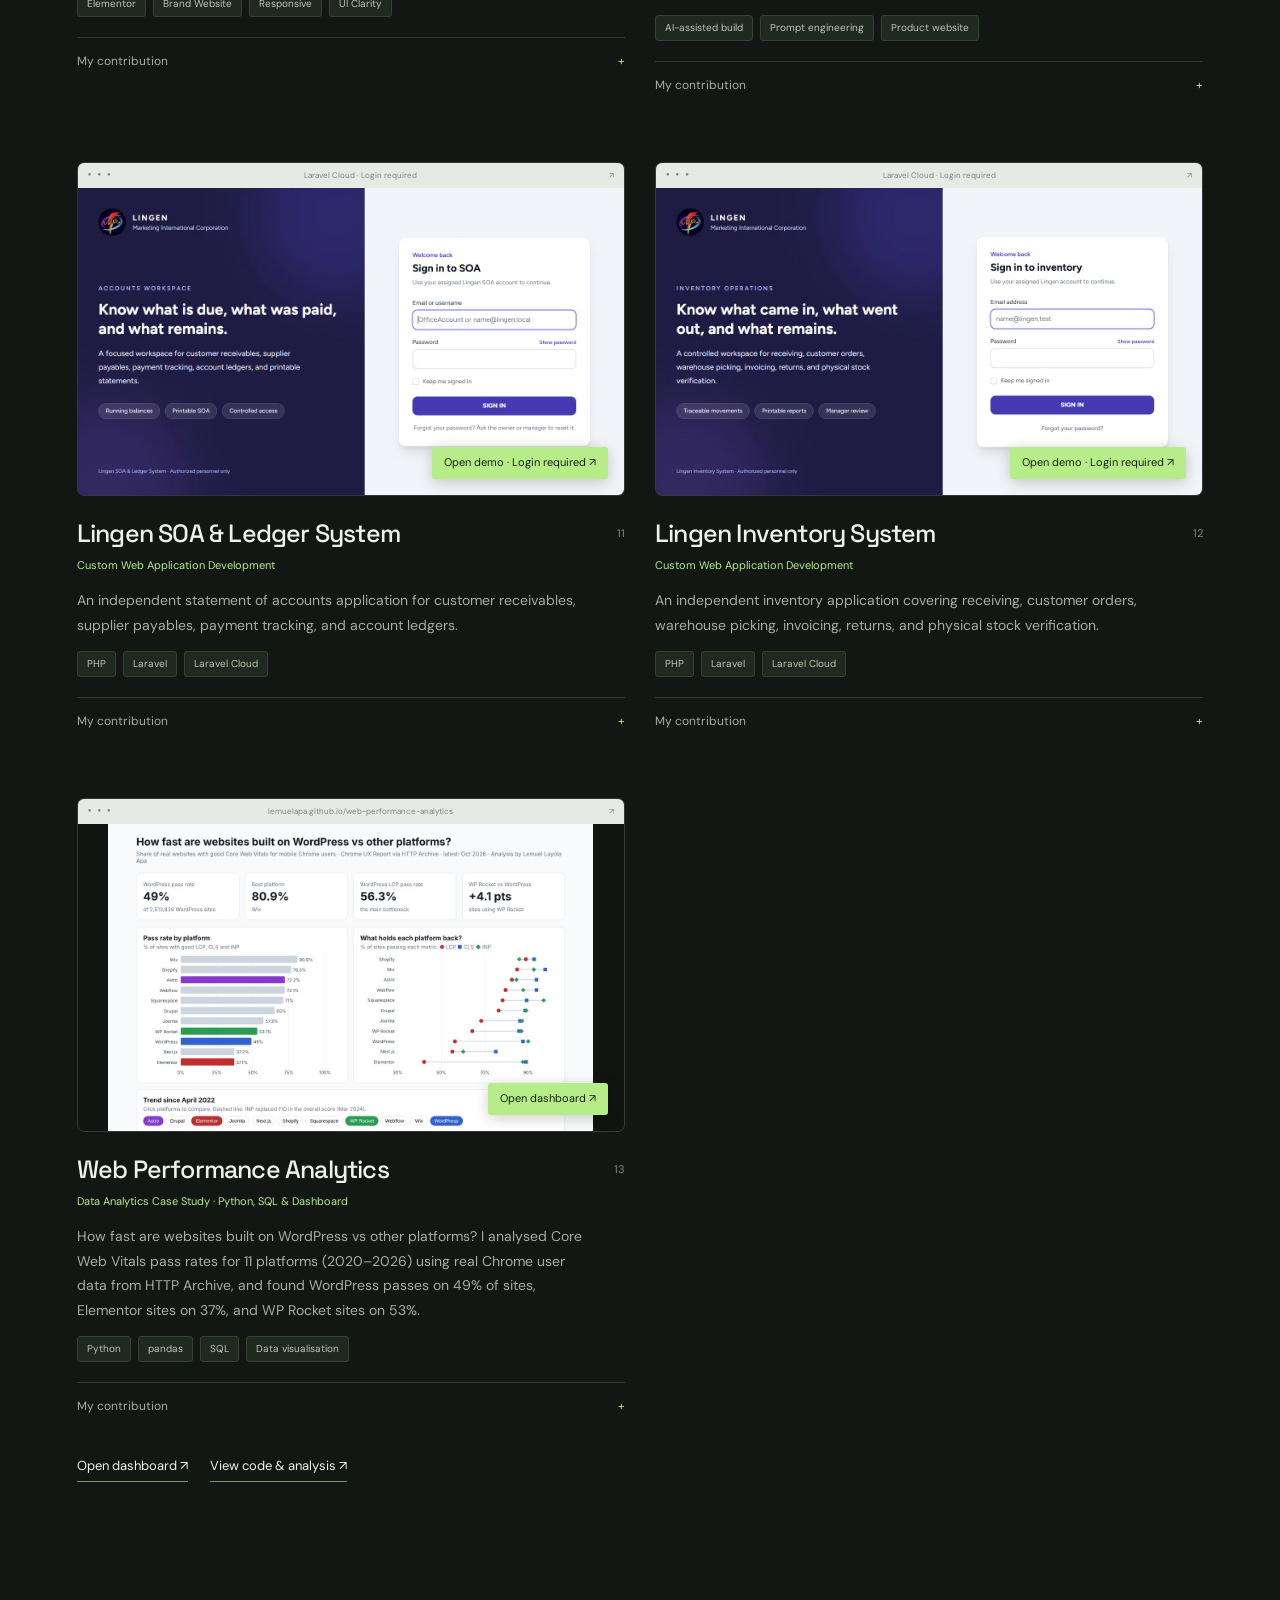
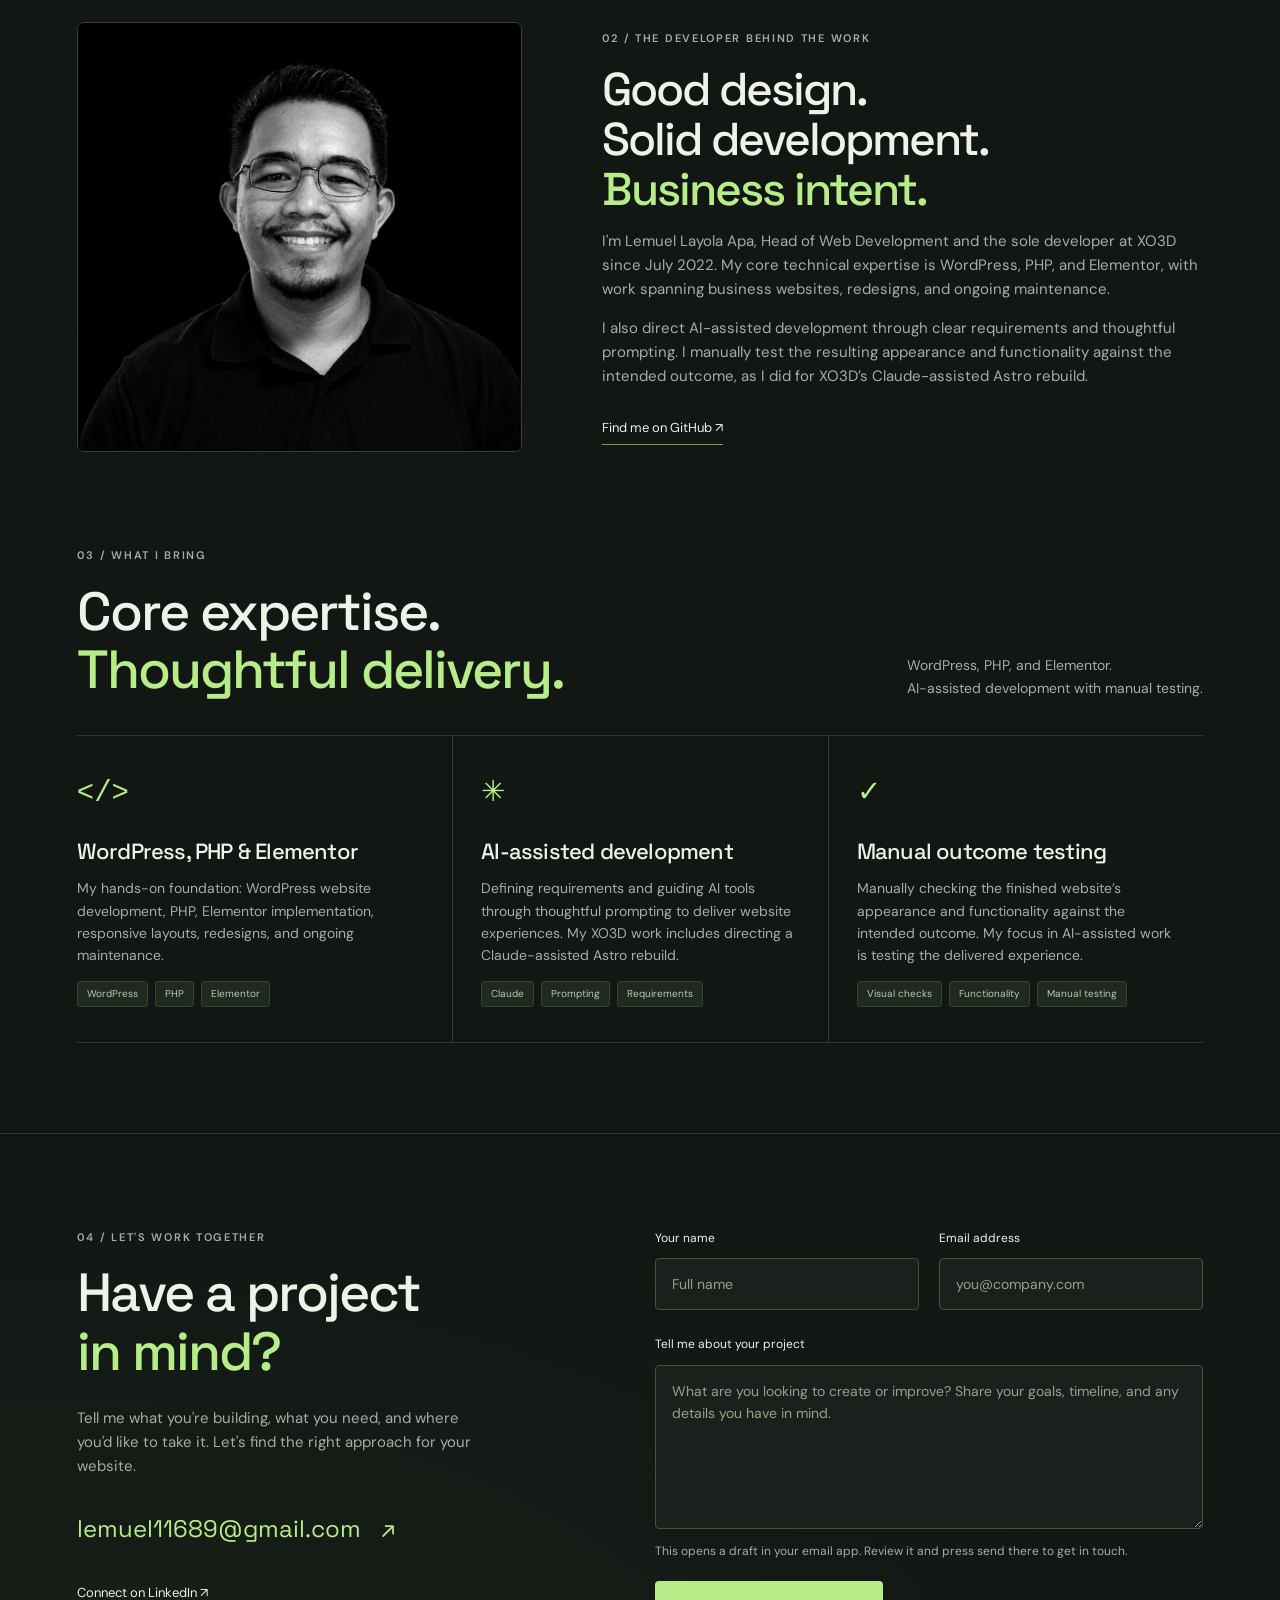
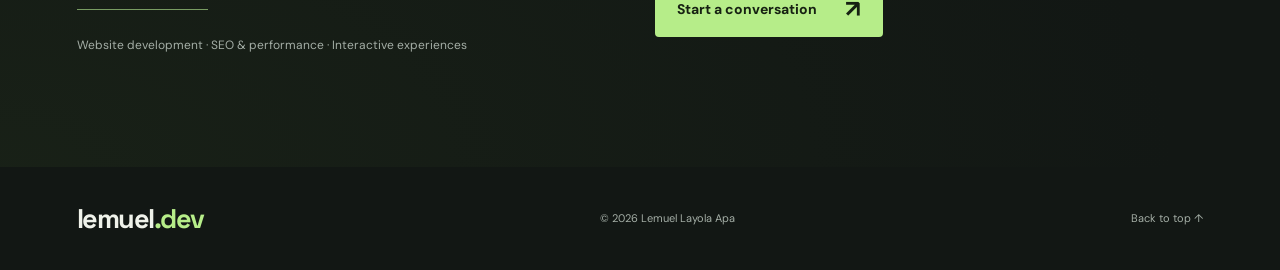
==== commit a2df23a4: "Add Web Performance Analytics card and detailed README" ====
--- a/index.html
+++ b/index.html
@@ -1,4 +1,4 @@
-<!doctype html><html lang="en"><head><meta charset="utf-8"><meta name="viewport" content="width=device-width,initial-scale=1"><meta name="description" content="Lemuel Layola Apa — web developer, SEO specialist and website manager. Explore websites, brands and interactive experiences."><meta name="theme-color" content="#121714"><link rel="icon" href="data:,"><title>Lemuel Apa — Web Developer & SEO Specialist</title><link rel="stylesheet" href="style.css?v=previews-169"><script src="script.js?v=contact-1" defer></script></head><body><a class="skip" href="#main">Skip to content</a><header><a href="#" class="logo" aria-label="Lemuel Apa home">lemuel<span>.dev</span></a><nav aria-label="Main navigation"><a href="#projects">Work</a><a href="#about">About</a><a href="#expertise">Expertise</a><a class="nav-cta" href="#contact">Let’s talk ↗</a></nav></header><main id="main"><section class="hero"><div class="eyebrow"><span class="dot"></span> WEB DEVELOPER · SEO SPECIALIST · WEBSITE MANAGER</div><h1>Thoughtful websites.<br><em>Built for impact.</em></h1><div class="hero-bottom"><p>I'm Lemuel Apa. I turn complex ideas into clear, engaging digital experiences — from brand websites to AI-powered tools.</p><a class="button" href="#projects">Explore my work <span>↘</span></a></div><div class="hero-art" aria-hidden="true"><div class="orbit one"></div><div class="orbit two"></div><div class="orbit three"></div><span class="code">&lt;/&gt;</span><span class="art-note">DESIGN MEETS DEVELOPMENT</span></div><div class="hero-foot"><span>INDEPENDENT THINKING. PURPOSEFUL EXECUTION.</span><a href="#projects">SCROLL TO EXPLORE ↓</a></div></section><div class="brands"><span>SELECTED CLIENT WORK</span><strong>XO3D</strong><strong>Capitalixe</strong><strong>All Weather Coating</strong><strong>ZuPreem</strong></div><section id="projects" class="section"><div class="section-heading"><div><span class="eyebrow">01 / PORTFOLIO</span><h2>Selected <em>work.</em></h2></div><p>Real businesses. Different challenges.<br>Digital experiences with a clear purpose.</p></div><div class="filterbar"><div class="filters" role="group" aria-label="Filter projects"><button class="active" data-filter="all" aria-pressed="true">All work <sup>12</sup></button><button data-filter="web" aria-pressed="false">Websites</button><button data-filter="interactive" aria-pressed="false">Interactive & AI</button><button data-filter="brand" aria-pressed="false">Brand & product</button><button data-filter="business" aria-pressed="false">Business Systems</button></div><span id="count" aria-live="polite">12 projects</span></div><div class="projects"><article class="project featured-project" data-category="web" aria-labelledby="xo3d-title"><div class="featured-topline"><span class="eyebrow">FEATURED PROJECT / LONG-TERM WEBSITE OWNERSHIP</span><span>JULY 2022–PRESENT</span></div><div class="featured-layout"><a class="preview" href="xo3d.html" aria-label="Read the XO3D case study"><div class="browser-bar"><span>● ● ●</span><span>xo3d.co.uk</span><span>↗</span></div><img src="images/xo3d.jpg" alt="XO3D website preview" loading="lazy" width="1200" height="760"><span class="open">Explore the case study ↗</span></a><div class="featured-copy"><span class="eyebrow">3D VISUALISATION STUDIO</span><h3 id="xo3d-title">XO3D</h3><p class="role">Head of Web Development · Sole Developer</p><p class="description">WordPress, PHP, and Elementor expertise with long-term website ownership. Directed the Claude-assisted Astro rebuild through prompting and manually tested the final website’s appearance and functionality.</p><div class="feature-results"><div><strong>48 → ~95</strong><span>Mobile Lighthouse</span></div><div><strong>9.6s → 2.1s</strong><span>Largest Contentful Paint</span></div><div><strong>1,345</strong><span>Schema errors resolved</span></div></div><div class="tags"><span>WordPress</span><span>PHP</span><span>Elementor</span><span>Claude-assisted Astro</span><span>Manual testing</span></div><div class="featured-links"><a class="button" href="xo3d.html">Read my full contribution <span>↗</span></a><a class="textlink" href="https://xo3d.co.uk/" target="_blank" rel="noopener noreferrer">Visit site ↗</a></div></div></div></article><article class="project featured-project" data-category="interactive" aria-labelledby="awc-title"><div class="featured-topline"><span class="eyebrow">FEATURED PROJECT / AI-POWERED INTERACTIVE EXPERIENCE</span><span>APRIL 2026–PRESENT</span></div><div class="featured-layout"><a class="preview" href="awc-visualiser.html" aria-label="Read the All Weather Coating AI Visualiser case study"><div class="browser-bar"><span>● ● ●</span><span>allweathercoating.co.uk</span><span>↗</span></div><img src="images/awc-visualiser.jpg" alt="All Weather Coating AI Visualiser website preview" loading="lazy" width="1200" height="760"><span class="open">Explore the case study ↗</span></a><div class="featured-copy"><span class="eyebrow">CLIENT PROJECT THROUGH XO3D</span><h3 id="awc-title" class="awc-feature-title">All Weather Coating<br>AI Visualiser</h3><p class="role">Full-Stack Web Developer · Built from scratch</p><p class="description">Upload a house photo, choose coating colours, and generate a preview. I built the experience, integrated the Gemini API, added usage safeguards, and connected lead capture to the owner’s email.</p><div class="feature-results"><div><strong>Gemini</strong><span>AI preview integration</span></div><div><strong>6 tries</strong><span>Usage limit per user</span></div><div><strong>Email</strong><span>Direct lead delivery</span></div></div><div class="tags"><span>Elementor</span><span>Full-stack</span><span>Gemini API</span><span>Lead capture</span></div><div class="featured-links"><a class="button" href="awc-visualiser.html">Explore my contribution <span>↗</span></a><a class="textlink" href="https://allweathercoating.co.uk/ai-coating-visualiser/" target="_blank" rel="noopener noreferrer">Try visualiser ↗</a></div></div></div></article><article class="project" data-category="web"><a class="preview" href="awc-website.html" aria-label="Read the All Weather Coating website case study"><div class="browser-bar"><span>● ● ●</span><span>allweathercoating.co.uk</span><span>↗</span></div><img src="images/awc.jpg" alt="All Weather Coating website preview" loading="lazy" width="1200" height="760"><span class="open">Read the case study ↗</span></a><div class="project-title"><h3>All Weather Coating</h3><span class="index">03</span></div><p class="role">Full-Stack WordPress Developer / Elementor Specialist</p><p class="project-tenure">Sole Developer · July 2022–Present · Client through XO3D</p><p class="description">Built from scratch and redesigned from a coworker’s Figma designs. Migrated from WP Engine to SiteGround, completed SEO and performance improvements, and continue ongoing maintenance.</p><div class="tags"><span>WordPress</span><span>Elementor</span><span>Hosting migration</span></div><div class="featured-links"><a class="textlink" href="awc-website.html">Explore my website contribution ↗</a><a class="textlink" href="https://allweathercoating.co.uk/" target="_blank" rel="noopener noreferrer">Visit website ↗</a></div></article><article class="project" data-category="web"><a class="preview" href="capitalixe.html" aria-label="Read the Capitalixe website case study"><div class="browser-bar"><span>● ● ●</span><span>capitalixe.com</span><span>↗</span></div><img src="images/capitalixe.jpg" alt="Capitalixe website preview" loading="lazy" width="1200" height="760"><span class="open">Read the case study ↗</span></a><div class="project-title"><h3>Capitalixe</h3><span class="index">04</span></div><p class="role">Full-Stack WordPress Developer / Elementor Specialist</p><p class="project-tenure">Sole Developer · July 2022–Present · Client through XO3D</p><p class="description">Built from scratch from a coworker’s supplied design. WordPress and Elementor development, currency converter work, WPML setup, SEO, and ongoing maintenance on GoDaddy.</p><div class="tags"><span>WordPress</span><span>Elementor</span><span>WPML</span></div><div class="featured-links"><a class="textlink" href="capitalixe.html">Explore my Capitalixe contribution ↗</a><a class="textlink" href="https://capitalixe.com/" target="_blank" rel="noopener noreferrer">Visit website ↗</a></div></article><article class="project" data-category="web"><a class="preview" href="https://asiotech.com/" target="_blank" rel="noopener noreferrer" aria-label="Visit Asiotech"><div class="browser-bar"><span>● ● ●</span><span>asiotech.com</span><span>↗</span></div><img src="images/asio.jpg" alt="Asiotech website preview" loading="lazy" width="1200" height="760"><span class="open">Visit website ↗</span></a><div class="project-title"><h3>Asiotech</h3><span class="index">05</span></div><p class="role">Web Developer</p><p class="description">Business website presenting technology services through a modern responsive layout built for clarity and usability.</p><div class="tags"><span>Elementor</span><span>Responsive</span><span>Performance</span><span>B2B</span></div><details><summary>My contribution <span>+</span></summary><ul>
+<!doctype html><html lang="en"><head><meta charset="utf-8"><meta name="viewport" content="width=device-width,initial-scale=1"><meta name="description" content="Lemuel Layola Apa — web developer, SEO specialist and website manager. Explore websites, brands and interactive experiences."><meta name="theme-color" content="#121714"><link rel="icon" href="data:,"><title>Lemuel Apa — Web Developer & SEO Specialist</title><link rel="stylesheet" href="style.css?v=previews-169"><script src="script.js?v=contact-1" defer></script></head><body><a class="skip" href="#main">Skip to content</a><header><a href="#" class="logo" aria-label="Lemuel Apa home">lemuel<span>.dev</span></a><nav aria-label="Main navigation"><a href="#projects">Work</a><a href="#about">About</a><a href="#expertise">Expertise</a><a class="nav-cta" href="#contact">Let’s talk ↗</a></nav></header><main id="main"><section class="hero"><div class="eyebrow"><span class="dot"></span> WEB DEVELOPER · SEO SPECIALIST · WEBSITE MANAGER</div><h1>Thoughtful websites.<br><em>Built for impact.</em></h1><div class="hero-bottom"><p>I'm Lemuel Apa. I turn complex ideas into clear, engaging digital experiences — from brand websites to AI-powered tools.</p><a class="button" href="#projects">Explore my work <span>↘</span></a></div><div class="hero-art" aria-hidden="true"><div class="orbit one"></div><div class="orbit two"></div><div class="orbit three"></div><span class="code">&lt;/&gt;</span><span class="art-note">DESIGN MEETS DEVELOPMENT</span></div><div class="hero-foot"><span>INDEPENDENT THINKING. PURPOSEFUL EXECUTION.</span><a href="#projects">SCROLL TO EXPLORE ↓</a></div></section><div class="brands"><span>SELECTED CLIENT WORK</span><strong>XO3D</strong><strong>Capitalixe</strong><strong>All Weather Coating</strong><strong>ZuPreem</strong></div><section id="projects" class="section"><div class="section-heading"><div><span class="eyebrow">01 / PORTFOLIO</span><h2>Selected <em>work.</em></h2></div><p>Real businesses. Different challenges.<br>Digital experiences with a clear purpose.</p></div><div class="filterbar"><div class="filters" role="group" aria-label="Filter projects"><button class="active" data-filter="all" aria-pressed="true">All work <sup>13</sup></button><button data-filter="web" aria-pressed="false">Websites</button><button data-filter="interactive" aria-pressed="false">Interactive & AI</button><button data-filter="brand" aria-pressed="false">Brand & product</button><button data-filter="business" aria-pressed="false">Business Systems</button><button data-filter="data" aria-pressed="false">Data Analytics</button></div><span id="count" aria-live="polite">13 projects</span></div><div class="projects"><article class="project featured-project" data-category="web" aria-labelledby="xo3d-title"><div class="featured-topline"><span class="eyebrow">FEATURED PROJECT / LONG-TERM WEBSITE OWNERSHIP</span><span>JULY 2022–PRESENT</span></div><div class="featured-layout"><a class="preview" href="xo3d.html" aria-label="Read the XO3D case study"><div class="browser-bar"><span>● ● ●</span><span>xo3d.co.uk</span><span>↗</span></div><img src="images/xo3d.jpg" alt="XO3D website preview" loading="lazy" width="1200" height="760"><span class="open">Explore the case study ↗</span></a><div class="featured-copy"><span class="eyebrow">3D VISUALISATION STUDIO</span><h3 id="xo3d-title">XO3D</h3><p class="role">Head of Web Development · Sole Developer</p><p class="description">WordPress, PHP, and Elementor expertise with long-term website ownership. Directed the Claude-assisted Astro rebuild through prompting and manually tested the final website’s appearance and functionality.</p><div class="feature-results"><div><strong>48 → ~95</strong><span>Mobile Lighthouse</span></div><div><strong>9.6s → 2.1s</strong><span>Largest Contentful Paint</span></div><div><strong>1,345</strong><span>Schema errors resolved</span></div></div><div class="tags"><span>WordPress</span><span>PHP</span><span>Elementor</span><span>Claude-assisted Astro</span><span>Manual testing</span></div><div class="featured-links"><a class="button" href="xo3d.html">Read my full contribution <span>↗</span></a><a class="textlink" href="https://xo3d.co.uk/" target="_blank" rel="noopener noreferrer">Visit site ↗</a></div></div></div></article><article class="project featured-project" data-category="interactive" aria-labelledby="awc-title"><div class="featured-topline"><span class="eyebrow">FEATURED PROJECT / AI-POWERED INTERACTIVE EXPERIENCE</span><span>APRIL 2026–PRESENT</span></div><div class="featured-layout"><a class="preview" href="awc-visualiser.html" aria-label="Read the All Weather Coating AI Visualiser case study"><div class="browser-bar"><span>● ● ●</span><span>allweathercoating.co.uk</span><span>↗</span></div><img src="images/awc-visualiser.jpg" alt="All Weather Coating AI Visualiser website preview" loading="lazy" width="1200" height="760"><span class="open">Explore the case study ↗</span></a><div class="featured-copy"><span class="eyebrow">CLIENT PROJECT THROUGH XO3D</span><h3 id="awc-title" class="awc-feature-title">All Weather Coating<br>AI Visualiser</h3><p class="role">Full-Stack Web Developer · Built from scratch</p><p class="description">Upload a house photo, choose coating colours, and generate a preview. I built the experience, integrated the Gemini API, added usage safeguards, and connected lead capture to the owner’s email.</p><div class="feature-results"><div><strong>Gemini</strong><span>AI preview integration</span></div><div><strong>6 tries</strong><span>Usage limit per user</span></div><div><strong>Email</strong><span>Direct lead delivery</span></div></div><div class="tags"><span>Elementor</span><span>Full-stack</span><span>Gemini API</span><span>Lead capture</span></div><div class="featured-links"><a class="button" href="awc-visualiser.html">Explore my contribution <span>↗</span></a><a class="textlink" href="https://allweathercoating.co.uk/ai-coating-visualiser/" target="_blank" rel="noopener noreferrer">Try visualiser ↗</a></div></div></div></article><article class="project" data-category="web"><a class="preview" href="awc-website.html" aria-label="Read the All Weather Coating website case study"><div class="browser-bar"><span>● ● ●</span><span>allweathercoating.co.uk</span><span>↗</span></div><img src="images/awc.jpg" alt="All Weather Coating website preview" loading="lazy" width="1200" height="760"><span class="open">Read the case study ↗</span></a><div class="project-title"><h3>All Weather Coating</h3><span class="index">03</span></div><p class="role">Full-Stack WordPress Developer / Elementor Specialist</p><p class="project-tenure">Sole Developer · July 2022–Present · Client through XO3D</p><p class="description">Built from scratch and redesigned from a coworker’s Figma designs. Migrated from WP Engine to SiteGround, completed SEO and performance improvements, and continue ongoing maintenance.</p><div class="tags"><span>WordPress</span><span>Elementor</span><span>Hosting migration</span></div><div class="featured-links"><a class="textlink" href="awc-website.html">Explore my website contribution ↗</a><a class="textlink" href="https://allweathercoating.co.uk/" target="_blank" rel="noopener noreferrer">Visit website ↗</a></div></article><article class="project" data-category="web"><a class="preview" href="capitalixe.html" aria-label="Read the Capitalixe website case study"><div class="browser-bar"><span>● ● ●</span><span>capitalixe.com</span><span>↗</span></div><img src="images/capitalixe.jpg" alt="Capitalixe website preview" loading="lazy" width="1200" height="760"><span class="open">Read the case study ↗</span></a><div class="project-title"><h3>Capitalixe</h3><span class="index">04</span></div><p class="role">Full-Stack WordPress Developer / Elementor Specialist</p><p class="project-tenure">Sole Developer · July 2022–Present · Client through XO3D</p><p class="description">Built from scratch from a coworker’s supplied design. WordPress and Elementor development, currency converter work, WPML setup, SEO, and ongoing maintenance on GoDaddy.</p><div class="tags"><span>WordPress</span><span>Elementor</span><span>WPML</span></div><div class="featured-links"><a class="textlink" href="capitalixe.html">Explore my Capitalixe contribution ↗</a><a class="textlink" href="https://capitalixe.com/" target="_blank" rel="noopener noreferrer">Visit website ↗</a></div></article><article class="project" data-category="web"><a class="preview" href="https://asiotech.com/" target="_blank" rel="noopener noreferrer" aria-label="Visit Asiotech"><div class="browser-bar"><span>● ● ●</span><span>asiotech.com</span><span>↗</span></div><img src="images/asio.jpg" alt="Asiotech website preview" loading="lazy" width="1200" height="760"><span class="open">Visit website ↗</span></a><div class="project-title"><h3>Asiotech</h3><span class="index">05</span></div><p class="role">Web Developer</p><p class="description">Business website presenting technology services through a modern responsive layout built for clarity and usability.</p><div class="tags"><span>Elementor</span><span>Responsive</span><span>Performance</span><span>B2B</span></div><details><summary>My contribution <span>+</span></summary><ul>
                   <li>Built a modern, responsive layout.</li>
                   <li>Focused on clarity, performance, and usability.</li>
                 </ul></details></article><article class="project" data-category="web"><a class="preview" href="https://theparamedicskillsbank.co.uk/" target="_blank" rel="noopener noreferrer" aria-label="Visit The Paramedic Skills Bank"><div class="browser-bar"><span>● ● ●</span><span>theparamedicskillsbank.co.uk</span><span>↗</span></div><img src="images/theparamedicskillsbank.jpg" alt="The Paramedic Skills Bank website preview" loading="lazy" width="1200" height="760"><span class="open">Visit website ↗</span></a><div class="project-title"><h3>The Paramedic Skills Bank</h3><span class="index">06</span></div><p class="role">Web Developer</p><p class="description">Educational platform providing structured learning resources for paramedics with strong content organization and accessibility.</p><div class="tags"><span>Elementor</span><span>WordPress</span><span>Healthcare</span><span>Learning</span></div><details><summary>My contribution <span>+</span></summary><ul>
@@ -15,7 +15,7 @@
                   <li>Built a modern, responsive interface aligned with the brand presentation.</li>
                   <li>Structured content for clarity, usability, and stronger visual flow.</li>
                   <li>Supported a clean page hierarchy across core website sections.</li>
-                </ul></details></article><article class="project" data-category="web"><a class="preview" href="https://inframesh.pages.dev/" target="_blank" rel="noopener noreferrer" aria-label="Visit Inframesh"><div class="browser-bar"><span>● ● ●</span><span>inframesh.pages.dev</span><span>↗</span></div><img src="images/inframesh.png" alt="Inframesh website showing the Supermeter energy intelligence product" loading="lazy" width="1265" height="712"><span class="open">Visit website ↗</span></a><div class="project-title"><h3>Inframesh</h3><span class="index">10</span></div><p class="role">AI-Assisted Website Development</p><p class="description">A product website introducing Inframesh’s Supermeter and its energy intelligence platform. Built using AI, with love, thoughtful prompting, and prompt engineering.</p><div class="tags"><span>AI-assisted build</span><span>Prompt engineering</span><span>Product website</span></div><details><summary>My contribution <span>+</span></summary><ul><li>Built the website using AI, guided by thoughtful prompting and prompt engineering.</li><li>Created with love and care for how the product is presented.</li></ul></details></article><article id="lingen-soa" class="project" data-category="business"><a class="preview" href="https://lingen-soa-system-codex-simple-soa-pycd5l.laravel.cloud/login" target="_blank" rel="noopener noreferrer" aria-label="Open Lingen SOA & Ledger System demo (login required)"><div class="browser-bar"><span>● ● ●</span><span>Laravel Cloud · Login required</span><span>↗</span></div><img src="images/lingen-soa.png" alt="Lingen SOA & Ledger System public sign-in page" loading="lazy"><span class="open">Open demo · Login required ↗</span></a><div class="project-title"><h3>Lingen SOA & Ledger System</h3><span class="index">11</span></div><p class="role">Custom Web Application Development</p><p class="description">An independent statement of accounts application for customer receivables, supplier payables, payment tracking, and account ledgers.</p><div class="tags"><span>PHP</span><span>Laravel</span><span>Laravel Cloud</span></div><details><summary>My contribution <span>+</span></summary><ul><li>Built a dedicated statement of accounts system.</li><li>Provided account ledgers, running balances, and printable statements.</li><li>Brought receivables, payables, and payment tracking into one workspace.</li></ul></details></article><article id="lingen-inventory" class="project" data-category="business"><a class="preview" href="https://lingen-inventory-system-production-hlp6iz.laravel.cloud/login" target="_blank" rel="noopener noreferrer" aria-label="Open Lingen Inventory System demo (login required)"><div class="browser-bar"><span>● ● ●</span><span>Laravel Cloud · Login required</span><span>↗</span></div><img src="images/lingen-inventory.png" alt="Lingen Inventory System public sign-in page" loading="lazy"><span class="open">Open demo · Login required ↗</span></a><div class="project-title"><h3>Lingen Inventory System</h3><span class="index">12</span></div><p class="role">Custom Web Application Development</p><p class="description">An independent inventory application covering receiving, customer orders, warehouse picking, invoicing, returns, and physical stock verification.</p><div class="tags"><span>PHP</span><span>Laravel</span><span>Laravel Cloud</span></div><details><summary>My contribution <span>+</span></summary><ul><li>Built a dedicated inventory operations system.</li><li>Provided workflows for receiving, orders, picking, invoicing, and returns.</li><li>Included physical stock verification, traceable movements, and printable reports.</li></ul></details></article></div></section><section id="about" class="about section"><div class="profile-portrait"><img src="images/lemuel-apa-profile.png" alt="Lemuel Layola Apa" width="1000" height="1000" loading="lazy"></div><div><span class="eyebrow">02 / THE DEVELOPER BEHIND THE WORK</span><h2>Good design.<br>Solid development.<br><em>Business intent.</em></h2><p>I'm Lemuel Layola Apa, Head of Web Development and the sole developer at XO3D since July 2022. My core technical expertise is WordPress, PHP, and Elementor, with work spanning business websites, redesigns, and ongoing maintenance.</p><p>I also direct AI-assisted development through clear requirements and thoughtful prompting. I manually test the resulting appearance and functionality against the intended outcome, as I did for XO3D’s Claude-assisted Astro rebuild.</p><a class="textlink" href="https://github.com/lemuelapa" target="_blank" rel="noopener noreferrer">Find me on GitHub ↗</a></div></section><section id="expertise" class="section"><div class="section-heading"><div><span class="eyebrow">03 / WHAT I BRING</span><h2>Core expertise.<br><em>Thoughtful delivery.</em></h2></div><p>WordPress, PHP, and Elementor.<br>AI-assisted development with manual testing.</p></div><div class="services"><article><span class="service-icon">&lt;/&gt;</span><h3>WordPress, PHP & Elementor</h3><p>My hands-on foundation: WordPress website development, PHP, Elementor implementation, responsive layouts, redesigns, and ongoing maintenance.</p><div class="tags"><span>WordPress</span><span>PHP</span><span>Elementor</span></div></article><article><span class="service-icon">✳</span><h3>AI-assisted development</h3><p>Defining requirements and guiding AI tools through thoughtful prompting to deliver website experiences. My XO3D work includes directing a Claude-assisted Astro rebuild.</p><div class="tags"><span>Claude</span><span>Prompting</span><span>Requirements</span></div></article><article><span class="service-icon">✓</span><h3>Manual outcome testing</h3><p>Manually checking the finished website’s appearance and functionality against the intended outcome. My focus in AI-assisted work is testing the delivered experience.</p><div class="tags"><span>Visual checks</span><span>Functionality</span><span>Manual testing</span></div></article></div></section><section id="contact" class="contact section" aria-labelledby="contact-title">
+                </ul></details></article><article class="project" data-category="web"><a class="preview" href="https://inframesh.pages.dev/" target="_blank" rel="noopener noreferrer" aria-label="Visit Inframesh"><div class="browser-bar"><span>● ● ●</span><span>inframesh.pages.dev</span><span>↗</span></div><img src="images/inframesh.png" alt="Inframesh website showing the Supermeter energy intelligence product" loading="lazy" width="1265" height="712"><span class="open">Visit website ↗</span></a><div class="project-title"><h3>Inframesh</h3><span class="index">10</span></div><p class="role">AI-Assisted Website Development</p><p class="description">A product website introducing Inframesh’s Supermeter and its energy intelligence platform. Built using AI, with love, thoughtful prompting, and prompt engineering.</p><div class="tags"><span>AI-assisted build</span><span>Prompt engineering</span><span>Product website</span></div><details><summary>My contribution <span>+</span></summary><ul><li>Built the website using AI, guided by thoughtful prompting and prompt engineering.</li><li>Created with love and care for how the product is presented.</li></ul></details></article><article id="lingen-soa" class="project" data-category="business"><a class="preview" href="https://lingen-soa-system-codex-simple-soa-pycd5l.laravel.cloud/login" target="_blank" rel="noopener noreferrer" aria-label="Open Lingen SOA & Ledger System demo (login required)"><div class="browser-bar"><span>● ● ●</span><span>Laravel Cloud · Login required</span><span>↗</span></div><img src="images/lingen-soa.png" alt="Lingen SOA & Ledger System public sign-in page" loading="lazy"><span class="open">Open demo · Login required ↗</span></a><div class="project-title"><h3>Lingen SOA & Ledger System</h3><span class="index">11</span></div><p class="role">Custom Web Application Development</p><p class="description">An independent statement of accounts application for customer receivables, supplier payables, payment tracking, and account ledgers.</p><div class="tags"><span>PHP</span><span>Laravel</span><span>Laravel Cloud</span></div><details><summary>My contribution <span>+</span></summary><ul><li>Built a dedicated statement of accounts system.</li><li>Provided account ledgers, running balances, and printable statements.</li><li>Brought receivables, payables, and payment tracking into one workspace.</li></ul></details></article><article id="lingen-inventory" class="project" data-category="business"><a class="preview" href="https://lingen-inventory-system-production-hlp6iz.laravel.cloud/login" target="_blank" rel="noopener noreferrer" aria-label="Open Lingen Inventory System demo (login required)"><div class="browser-bar"><span>● ● ●</span><span>Laravel Cloud · Login required</span><span>↗</span></div><img src="images/lingen-inventory.png" alt="Lingen Inventory System public sign-in page" loading="lazy"><span class="open">Open demo · Login required ↗</span></a><div class="project-title"><h3>Lingen Inventory System</h3><span class="index">12</span></div><p class="role">Custom Web Application Development</p><p class="description">An independent inventory application covering receiving, customer orders, warehouse picking, invoicing, returns, and physical stock verification.</p><div class="tags"><span>PHP</span><span>Laravel</span><span>Laravel Cloud</span></div><details><summary>My contribution <span>+</span></summary><ul><li>Built a dedicated inventory operations system.</li><li>Provided workflows for receiving, orders, picking, invoicing, and returns.</li><li>Included physical stock verification, traceable movements, and printable reports.</li></ul></details></article><article id="web-performance-analytics" class="project" data-category="data"><a class="preview" href="https://lemuelapa.github.io/web-performance-analytics/" target="_blank" rel="noopener noreferrer" aria-label="Open the Web Performance Analytics dashboard"><div class="browser-bar"><span>● ● ●</span><span>lemuelapa.github.io/web-performance-analytics</span><span>↗</span></div><img src="images/web-performance-analytics.jpg" alt="Web Performance Analytics dashboard comparing Core Web Vitals pass rates across website platforms" loading="lazy" width="1200" height="760"><span class="open">Open dashboard ↗</span></a><div class="project-title"><h3>Web Performance Analytics</h3><span class="index">13</span></div><p class="role">Data Analytics Case Study · Python, SQL & Dashboard</p><p class="description">How fast are websites built on WordPress vs other platforms? I analysed Core Web Vitals pass rates for 11 platforms (2020–2026) using real Chrome user data from HTTP Archive, and found WordPress passes on 49% of sites, Elementor sites on 37%, and WP Rocket sites on 53%.</p><div class="tags"><span>Python</span><span>pandas</span><span>SQL</span><span>Data visualisation</span></div><details><summary>My contribution <span>+</span></summary><ul><li>Collected the data from the HTTP Archive API with Python.</li><li>Cleaned and validated it, flagging sample-size anomalies before analysis.</li><li>Analysed trends and platform comparisons in pandas and SQL (CTEs, window functions).</li><li>Built an interactive dashboard and turned the findings into recommendations.</li></ul></details><div class="featured-links"><a class="textlink" href="https://lemuelapa.github.io/web-performance-analytics/" target="_blank" rel="noopener noreferrer">Open dashboard ↗</a><a class="textlink" href="https://github.com/lemuelapa/web-performance-analytics" target="_blank" rel="noopener noreferrer">View code & analysis ↗</a></div></article></div></section><section id="about" class="about section"><div class="profile-portrait"><img src="images/lemuel-apa-profile.png" alt="Lemuel Layola Apa" width="1000" height="1000" loading="lazy"></div><div><span class="eyebrow">02 / THE DEVELOPER BEHIND THE WORK</span><h2>Good design.<br>Solid development.<br><em>Business intent.</em></h2><p>I'm Lemuel Layola Apa, Head of Web Development and the sole developer at XO3D since July 2022. My core technical expertise is WordPress, PHP, and Elementor, with work spanning business websites, redesigns, and ongoing maintenance.</p><p>I also direct AI-assisted development through clear requirements and thoughtful prompting. I manually test the resulting appearance and functionality against the intended outcome, as I did for XO3D’s Claude-assisted Astro rebuild.</p><a class="textlink" href="https://github.com/lemuelapa" target="_blank" rel="noopener noreferrer">Find me on GitHub ↗</a></div></section><section id="expertise" class="section"><div class="section-heading"><div><span class="eyebrow">03 / WHAT I BRING</span><h2>Core expertise.<br><em>Thoughtful delivery.</em></h2></div><p>WordPress, PHP, and Elementor.<br>AI-assisted development with manual testing.</p></div><div class="services"><article><span class="service-icon">&lt;/&gt;</span><h3>WordPress, PHP & Elementor</h3><p>My hands-on foundation: WordPress website development, PHP, Elementor implementation, responsive layouts, redesigns, and ongoing maintenance.</p><div class="tags"><span>WordPress</span><span>PHP</span><span>Elementor</span></div></article><article><span class="service-icon">✳</span><h3>AI-assisted development</h3><p>Defining requirements and guiding AI tools through thoughtful prompting to deliver website experiences. My XO3D work includes directing a Claude-assisted Astro rebuild.</p><div class="tags"><span>Claude</span><span>Prompting</span><span>Requirements</span></div></article><article><span class="service-icon">✓</span><h3>Manual outcome testing</h3><p>Manually checking the finished website’s appearance and functionality against the intended outcome. My focus in AI-assisted work is testing the delivered experience.</p><div class="tags"><span>Visual checks</span><span>Functionality</span><span>Manual testing</span></div></article></div></section><section id="contact" class="contact section" aria-labelledby="contact-title">
   <div class="contact-intro">
     <span class="eyebrow">04 / LET'S WORK TOGETHER</span>
     <h2 id="contact-title">Have a project<br><em>in mind?</em></h2>
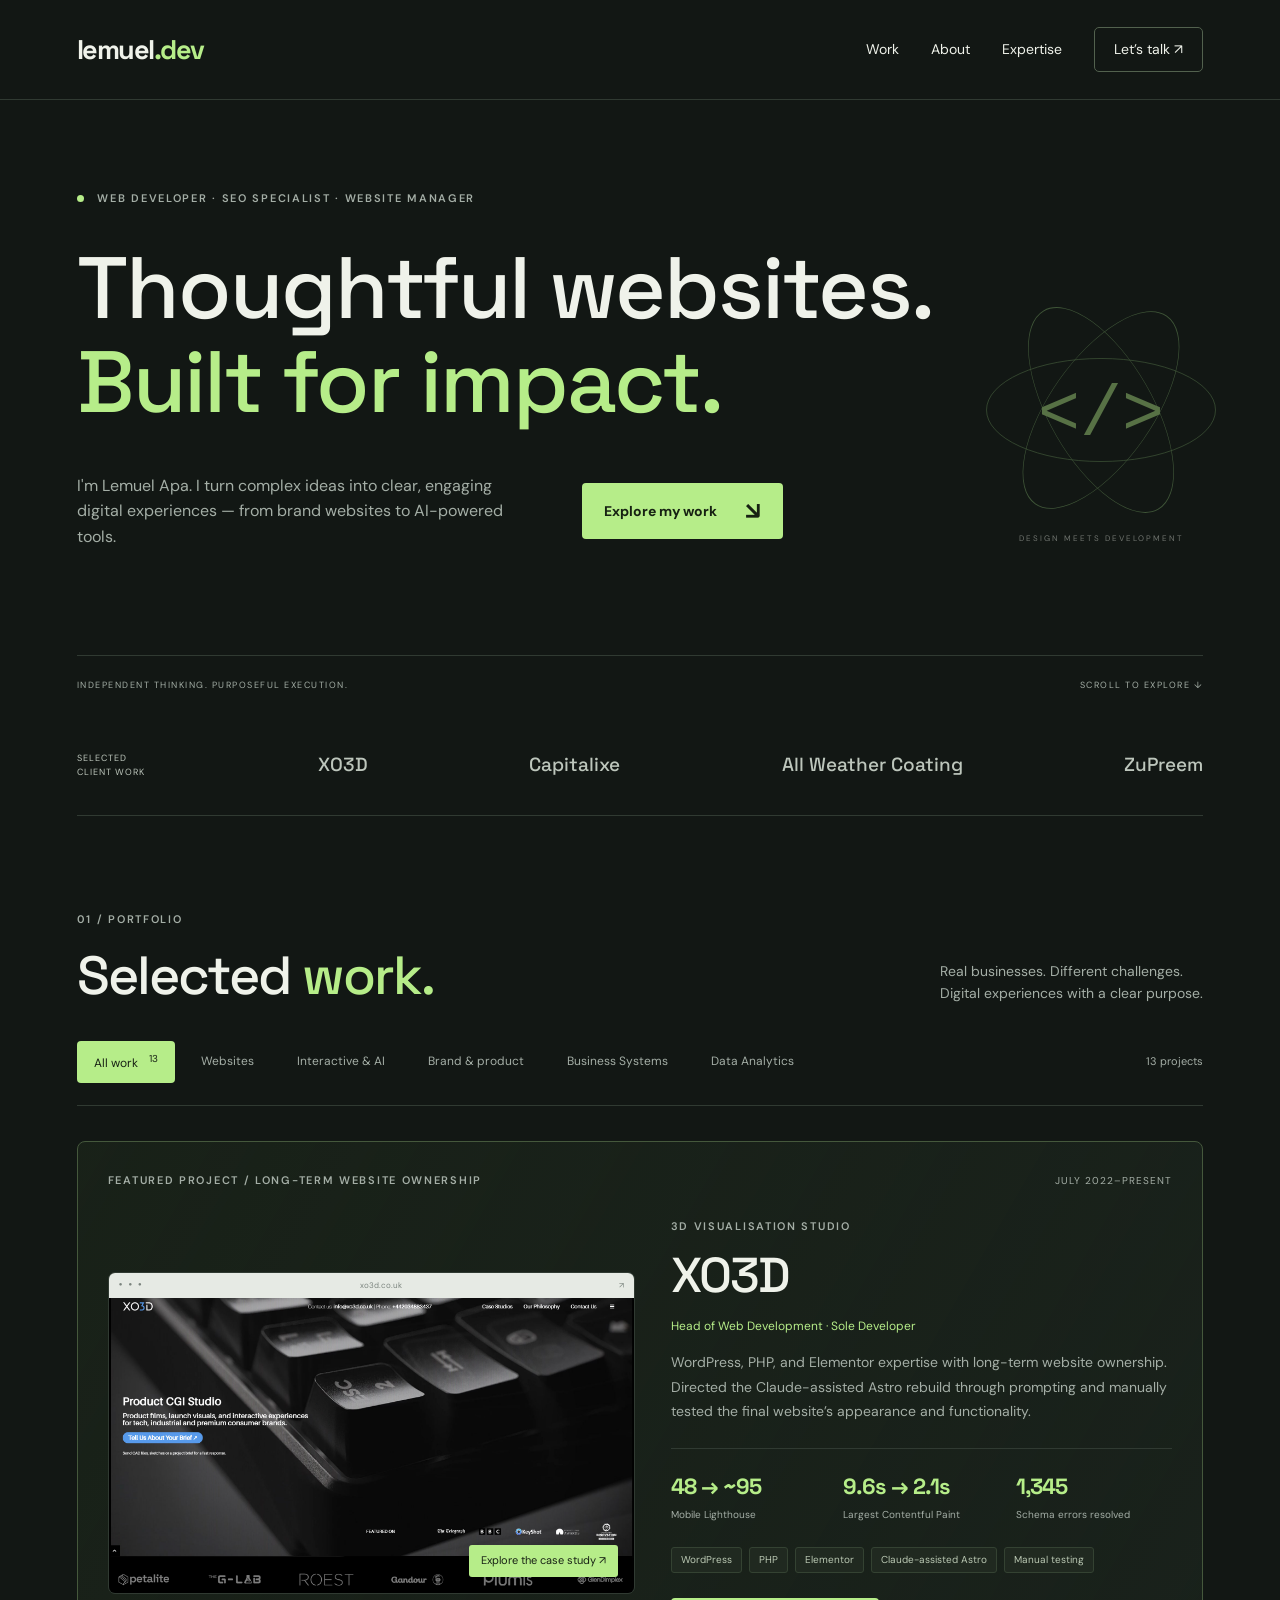
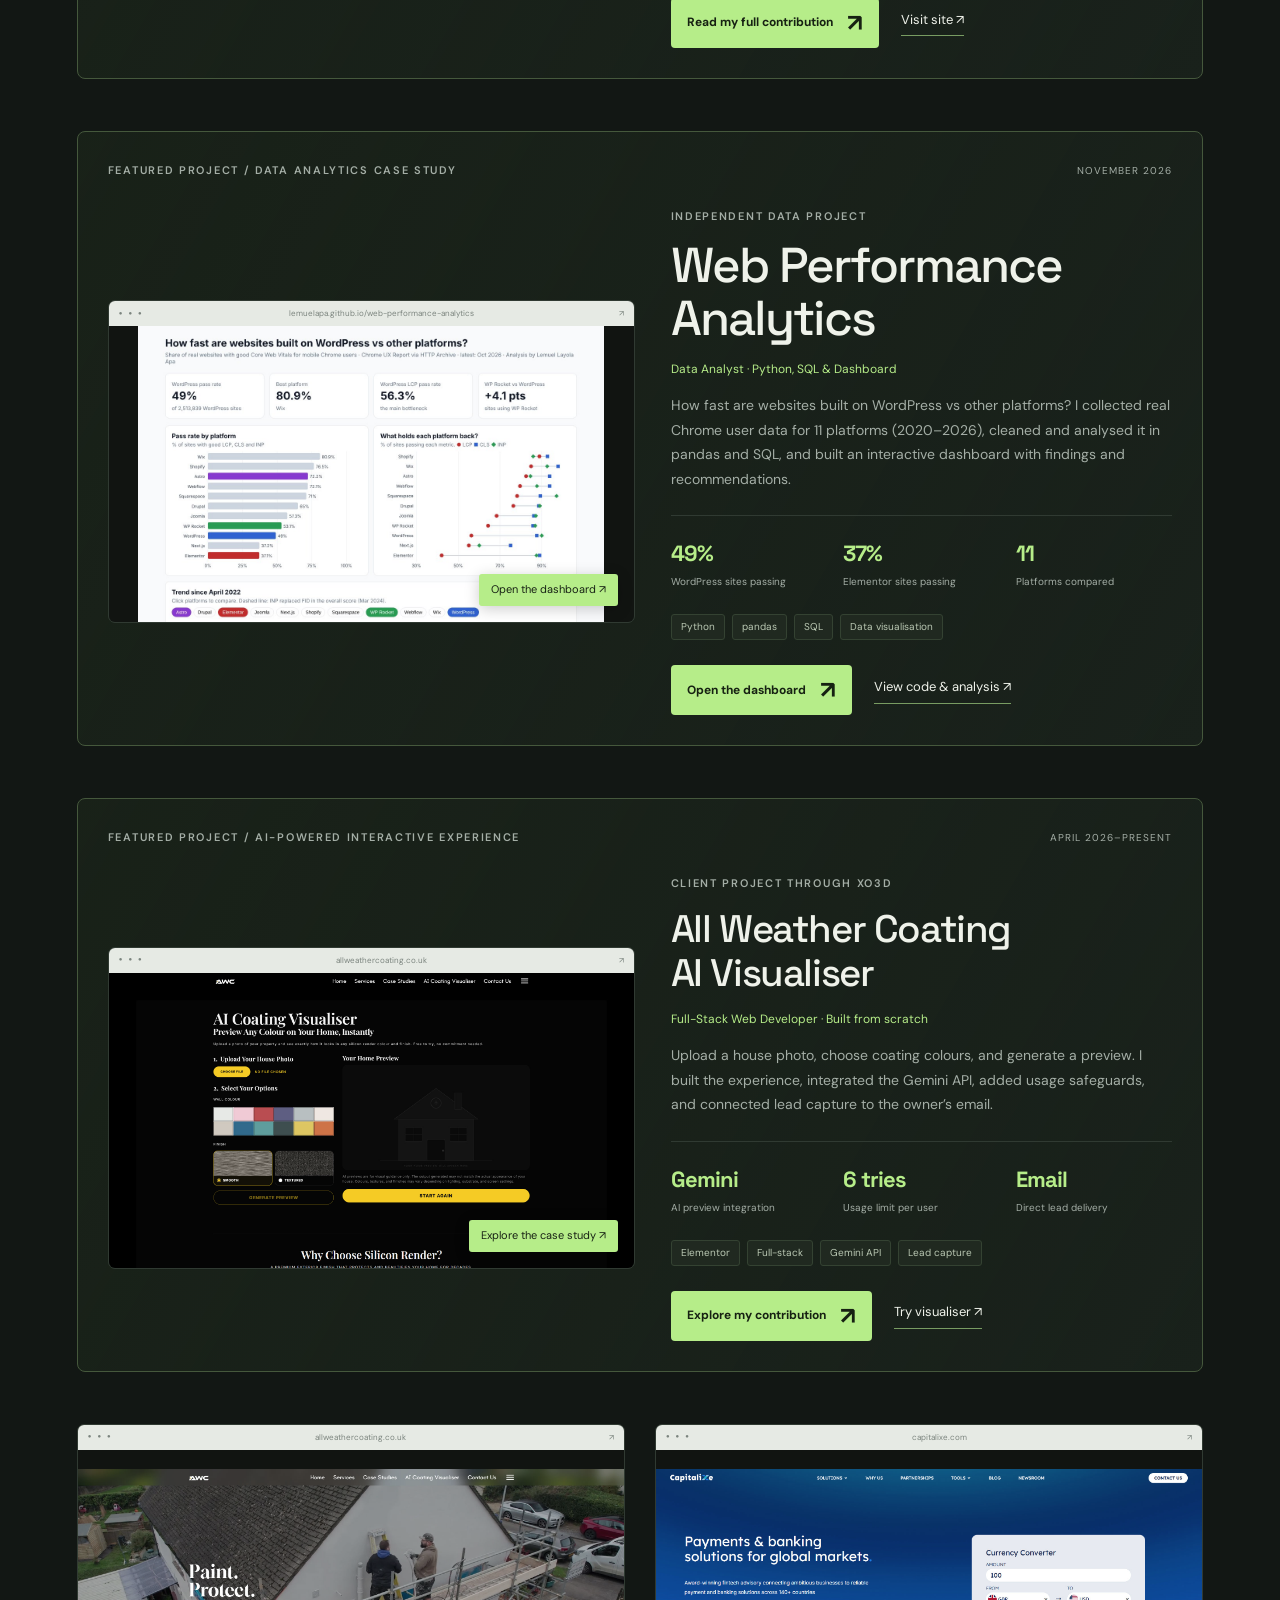
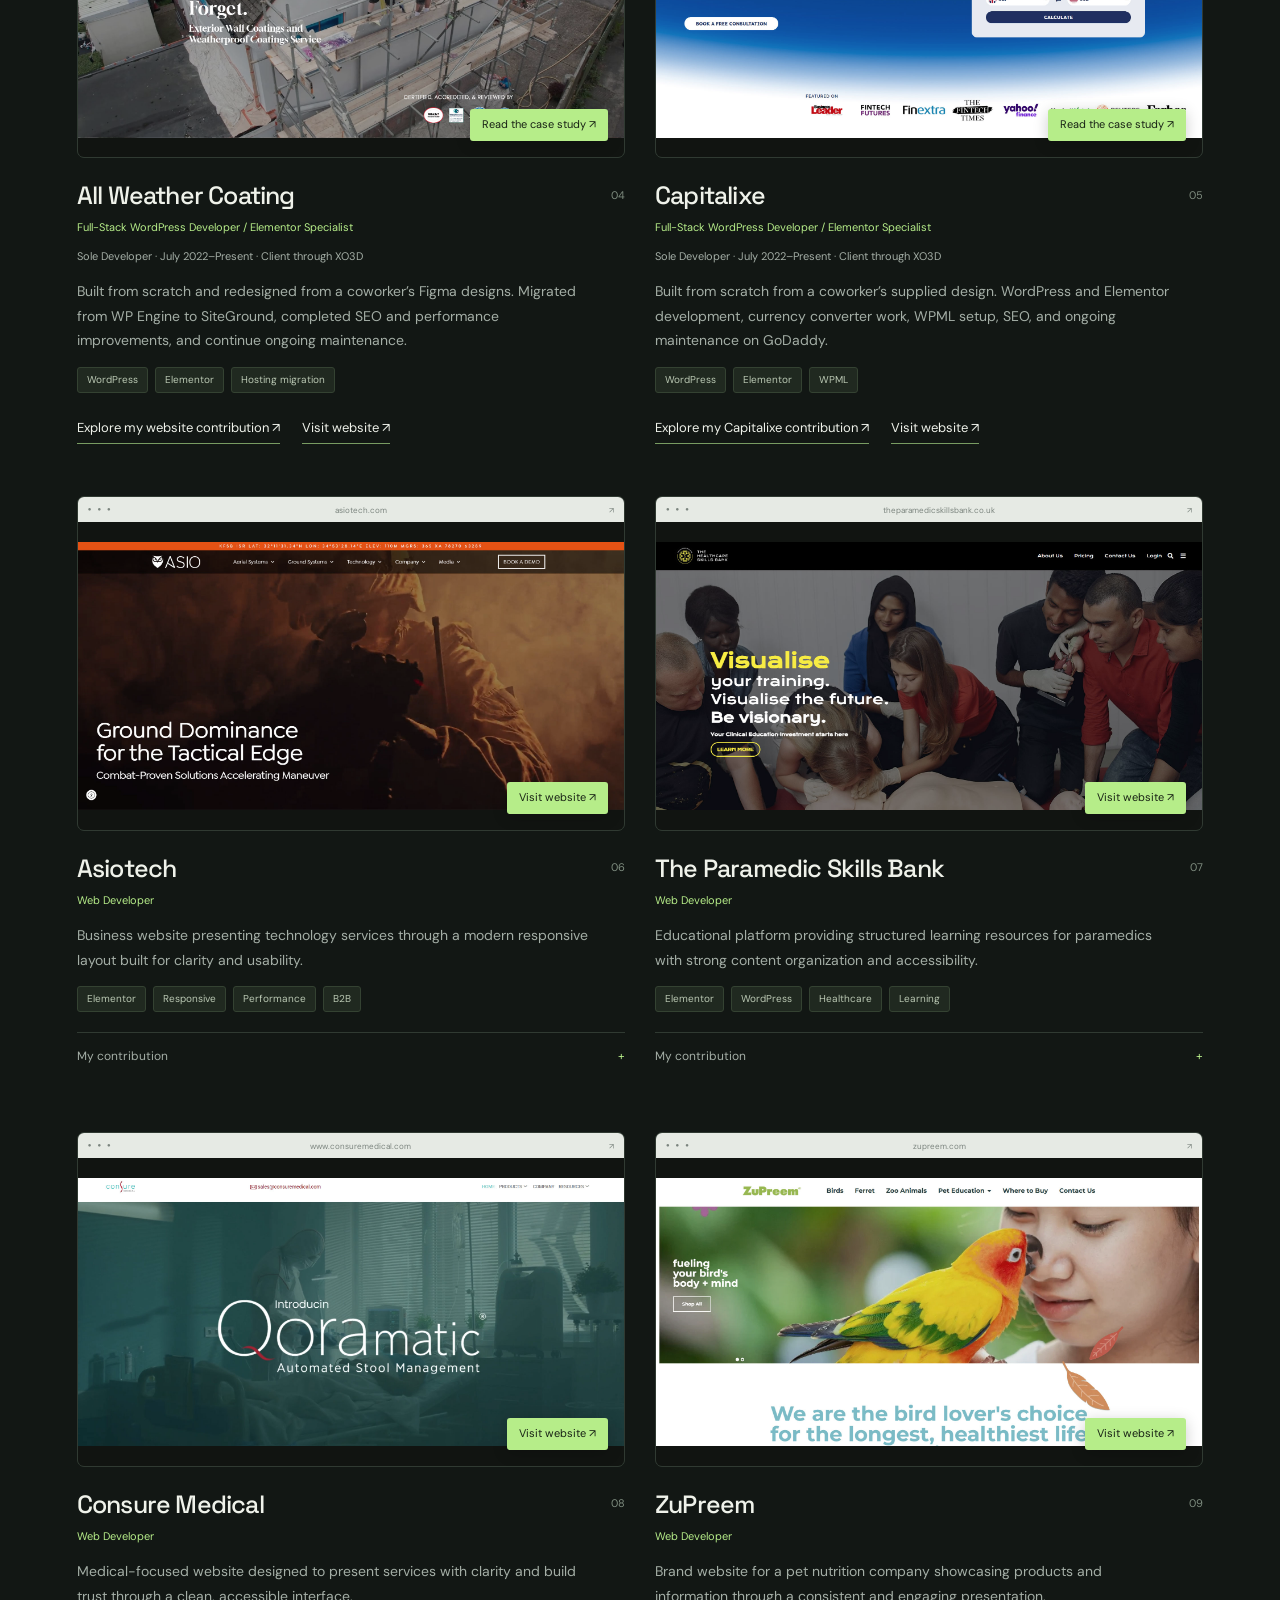
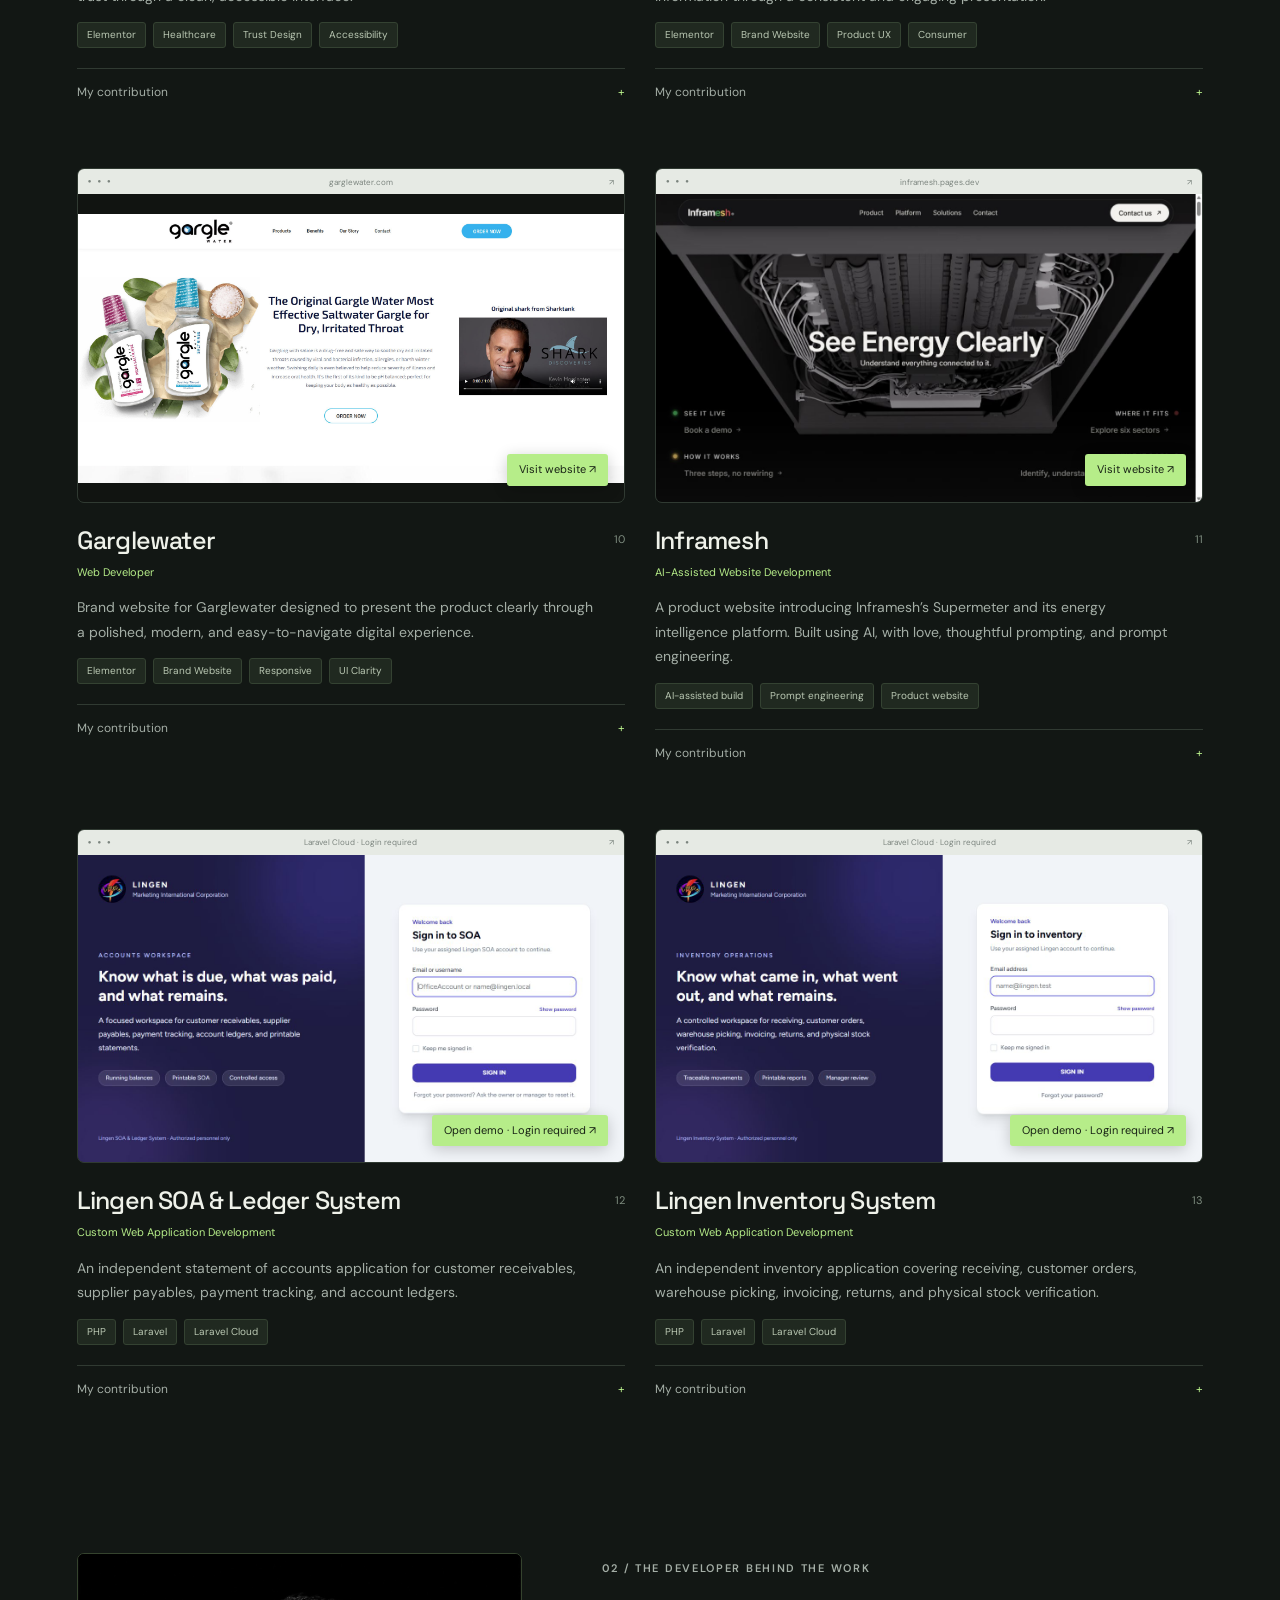
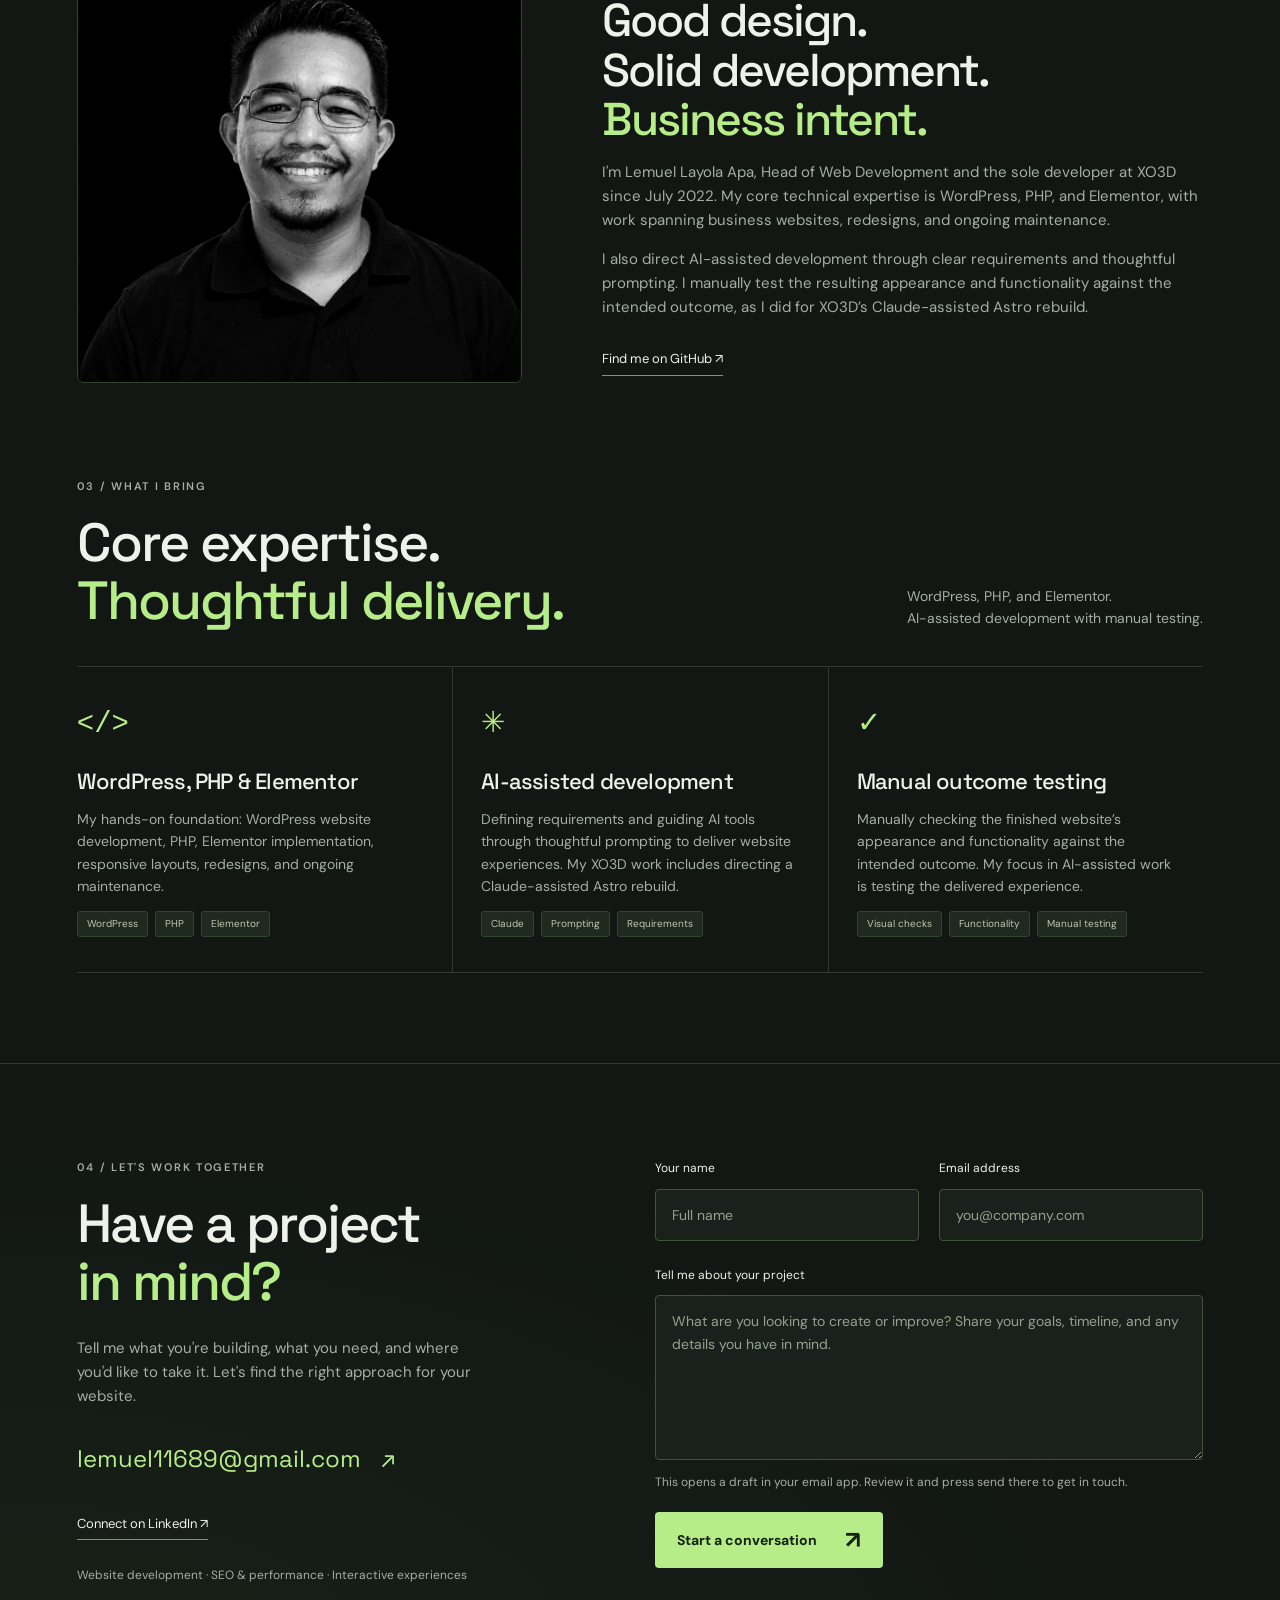
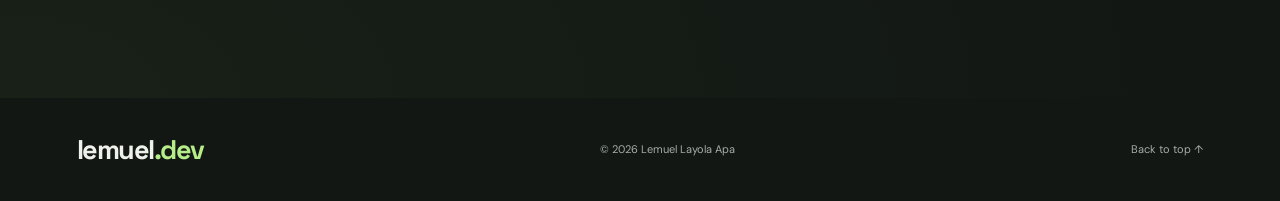
==== commit f503ac39: "Feature Web Performance Analytics next to XO3D" ====
--- a/index.html
+++ b/index.html
@@ -1,21 +1,21 @@
-<!doctype html><html lang="en"><head><meta charset="utf-8"><meta name="viewport" content="width=device-width,initial-scale=1"><meta name="description" content="Lemuel Layola Apa — web developer, SEO specialist and website manager. Explore websites, brands and interactive experiences."><meta name="theme-color" content="#121714"><link rel="icon" href="data:,"><title>Lemuel Apa — Web Developer & SEO Specialist</title><link rel="stylesheet" href="style.css?v=previews-169"><script src="script.js?v=contact-1" defer></script></head><body><a class="skip" href="#main">Skip to content</a><header><a href="#" class="logo" aria-label="Lemuel Apa home">lemuel<span>.dev</span></a><nav aria-label="Main navigation"><a href="#projects">Work</a><a href="#about">About</a><a href="#expertise">Expertise</a><a class="nav-cta" href="#contact">Let’s talk ↗</a></nav></header><main id="main"><section class="hero"><div class="eyebrow"><span class="dot"></span> WEB DEVELOPER · SEO SPECIALIST · WEBSITE MANAGER</div><h1>Thoughtful websites.<br><em>Built for impact.</em></h1><div class="hero-bottom"><p>I'm Lemuel Apa. I turn complex ideas into clear, engaging digital experiences — from brand websites to AI-powered tools.</p><a class="button" href="#projects">Explore my work <span>↘</span></a></div><div class="hero-art" aria-hidden="true"><div class="orbit one"></div><div class="orbit two"></div><div class="orbit three"></div><span class="code">&lt;/&gt;</span><span class="art-note">DESIGN MEETS DEVELOPMENT</span></div><div class="hero-foot"><span>INDEPENDENT THINKING. PURPOSEFUL EXECUTION.</span><a href="#projects">SCROLL TO EXPLORE ↓</a></div></section><div class="brands"><span>SELECTED CLIENT WORK</span><strong>XO3D</strong><strong>Capitalixe</strong><strong>All Weather Coating</strong><strong>ZuPreem</strong></div><section id="projects" class="section"><div class="section-heading"><div><span class="eyebrow">01 / PORTFOLIO</span><h2>Selected <em>work.</em></h2></div><p>Real businesses. Different challenges.<br>Digital experiences with a clear purpose.</p></div><div class="filterbar"><div class="filters" role="group" aria-label="Filter projects"><button class="active" data-filter="all" aria-pressed="true">All work <sup>13</sup></button><button data-filter="web" aria-pressed="false">Websites</button><button data-filter="interactive" aria-pressed="false">Interactive & AI</button><button data-filter="brand" aria-pressed="false">Brand & product</button><button data-filter="business" aria-pressed="false">Business Systems</button><button data-filter="data" aria-pressed="false">Data Analytics</button></div><span id="count" aria-live="polite">13 projects</span></div><div class="projects"><article class="project featured-project" data-category="web" aria-labelledby="xo3d-title"><div class="featured-topline"><span class="eyebrow">FEATURED PROJECT / LONG-TERM WEBSITE OWNERSHIP</span><span>JULY 2022–PRESENT</span></div><div class="featured-layout"><a class="preview" href="xo3d.html" aria-label="Read the XO3D case study"><div class="browser-bar"><span>● ● ●</span><span>xo3d.co.uk</span><span>↗</span></div><img src="images/xo3d.jpg" alt="XO3D website preview" loading="lazy" width="1200" height="760"><span class="open">Explore the case study ↗</span></a><div class="featured-copy"><span class="eyebrow">3D VISUALISATION STUDIO</span><h3 id="xo3d-title">XO3D</h3><p class="role">Head of Web Development · Sole Developer</p><p class="description">WordPress, PHP, and Elementor expertise with long-term website ownership. Directed the Claude-assisted Astro rebuild through prompting and manually tested the final website’s appearance and functionality.</p><div class="feature-results"><div><strong>48 → ~95</strong><span>Mobile Lighthouse</span></div><div><strong>9.6s → 2.1s</strong><span>Largest Contentful Paint</span></div><div><strong>1,345</strong><span>Schema errors resolved</span></div></div><div class="tags"><span>WordPress</span><span>PHP</span><span>Elementor</span><span>Claude-assisted Astro</span><span>Manual testing</span></div><div class="featured-links"><a class="button" href="xo3d.html">Read my full contribution <span>↗</span></a><a class="textlink" href="https://xo3d.co.uk/" target="_blank" rel="noopener noreferrer">Visit site ↗</a></div></div></div></article><article class="project featured-project" data-category="interactive" aria-labelledby="awc-title"><div class="featured-topline"><span class="eyebrow">FEATURED PROJECT / AI-POWERED INTERACTIVE EXPERIENCE</span><span>APRIL 2026–PRESENT</span></div><div class="featured-layout"><a class="preview" href="awc-visualiser.html" aria-label="Read the All Weather Coating AI Visualiser case study"><div class="browser-bar"><span>● ● ●</span><span>allweathercoating.co.uk</span><span>↗</span></div><img src="images/awc-visualiser.jpg" alt="All Weather Coating AI Visualiser website preview" loading="lazy" width="1200" height="760"><span class="open">Explore the case study ↗</span></a><div class="featured-copy"><span class="eyebrow">CLIENT PROJECT THROUGH XO3D</span><h3 id="awc-title" class="awc-feature-title">All Weather Coating<br>AI Visualiser</h3><p class="role">Full-Stack Web Developer · Built from scratch</p><p class="description">Upload a house photo, choose coating colours, and generate a preview. I built the experience, integrated the Gemini API, added usage safeguards, and connected lead capture to the owner’s email.</p><div class="feature-results"><div><strong>Gemini</strong><span>AI preview integration</span></div><div><strong>6 tries</strong><span>Usage limit per user</span></div><div><strong>Email</strong><span>Direct lead delivery</span></div></div><div class="tags"><span>Elementor</span><span>Full-stack</span><span>Gemini API</span><span>Lead capture</span></div><div class="featured-links"><a class="button" href="awc-visualiser.html">Explore my contribution <span>↗</span></a><a class="textlink" href="https://allweathercoating.co.uk/ai-coating-visualiser/" target="_blank" rel="noopener noreferrer">Try visualiser ↗</a></div></div></div></article><article class="project" data-category="web"><a class="preview" href="awc-website.html" aria-label="Read the All Weather Coating website case study"><div class="browser-bar"><span>● ● ●</span><span>allweathercoating.co.uk</span><span>↗</span></div><img src="images/awc.jpg" alt="All Weather Coating website preview" loading="lazy" width="1200" height="760"><span class="open">Read the case study ↗</span></a><div class="project-title"><h3>All Weather Coating</h3><span class="index">03</span></div><p class="role">Full-Stack WordPress Developer / Elementor Specialist</p><p class="project-tenure">Sole Developer · July 2022–Present · Client through XO3D</p><p class="description">Built from scratch and redesigned from a coworker’s Figma designs. Migrated from WP Engine to SiteGround, completed SEO and performance improvements, and continue ongoing maintenance.</p><div class="tags"><span>WordPress</span><span>Elementor</span><span>Hosting migration</span></div><div class="featured-links"><a class="textlink" href="awc-website.html">Explore my website contribution ↗</a><a class="textlink" href="https://allweathercoating.co.uk/" target="_blank" rel="noopener noreferrer">Visit website ↗</a></div></article><article class="project" data-category="web"><a class="preview" href="capitalixe.html" aria-label="Read the Capitalixe website case study"><div class="browser-bar"><span>● ● ●</span><span>capitalixe.com</span><span>↗</span></div><img src="images/capitalixe.jpg" alt="Capitalixe website preview" loading="lazy" width="1200" height="760"><span class="open">Read the case study ↗</span></a><div class="project-title"><h3>Capitalixe</h3><span class="index">04</span></div><p class="role">Full-Stack WordPress Developer / Elementor Specialist</p><p class="project-tenure">Sole Developer · July 2022–Present · Client through XO3D</p><p class="description">Built from scratch from a coworker’s supplied design. WordPress and Elementor development, currency converter work, WPML setup, SEO, and ongoing maintenance on GoDaddy.</p><div class="tags"><span>WordPress</span><span>Elementor</span><span>WPML</span></div><div class="featured-links"><a class="textlink" href="capitalixe.html">Explore my Capitalixe contribution ↗</a><a class="textlink" href="https://capitalixe.com/" target="_blank" rel="noopener noreferrer">Visit website ↗</a></div></article><article class="project" data-category="web"><a class="preview" href="https://asiotech.com/" target="_blank" rel="noopener noreferrer" aria-label="Visit Asiotech"><div class="browser-bar"><span>● ● ●</span><span>asiotech.com</span><span>↗</span></div><img src="images/asio.jpg" alt="Asiotech website preview" loading="lazy" width="1200" height="760"><span class="open">Visit website ↗</span></a><div class="project-title"><h3>Asiotech</h3><span class="index">05</span></div><p class="role">Web Developer</p><p class="description">Business website presenting technology services through a modern responsive layout built for clarity and usability.</p><div class="tags"><span>Elementor</span><span>Responsive</span><span>Performance</span><span>B2B</span></div><details><summary>My contribution <span>+</span></summary><ul>
+<!doctype html><html lang="en"><head><meta charset="utf-8"><meta name="viewport" content="width=device-width,initial-scale=1"><meta name="description" content="Lemuel Layola Apa — web developer, SEO specialist and website manager. Explore websites, brands and interactive experiences."><meta name="theme-color" content="#121714"><link rel="icon" href="data:,"><title>Lemuel Apa — Web Developer & SEO Specialist</title><link rel="stylesheet" href="style.css?v=previews-169"><script src="script.js?v=contact-1" defer></script></head><body><a class="skip" href="#main">Skip to content</a><header><a href="#" class="logo" aria-label="Lemuel Apa home">lemuel<span>.dev</span></a><nav aria-label="Main navigation"><a href="#projects">Work</a><a href="#about">About</a><a href="#expertise">Expertise</a><a class="nav-cta" href="#contact">Let’s talk ↗</a></nav></header><main id="main"><section class="hero"><div class="eyebrow"><span class="dot"></span> WEB DEVELOPER · SEO SPECIALIST · WEBSITE MANAGER</div><h1>Thoughtful websites.<br><em>Built for impact.</em></h1><div class="hero-bottom"><p>I'm Lemuel Apa. I turn complex ideas into clear, engaging digital experiences — from brand websites to AI-powered tools.</p><a class="button" href="#projects">Explore my work <span>↘</span></a></div><div class="hero-art" aria-hidden="true"><div class="orbit one"></div><div class="orbit two"></div><div class="orbit three"></div><span class="code">&lt;/&gt;</span><span class="art-note">DESIGN MEETS DEVELOPMENT</span></div><div class="hero-foot"><span>INDEPENDENT THINKING. PURPOSEFUL EXECUTION.</span><a href="#projects">SCROLL TO EXPLORE ↓</a></div></section><div class="brands"><span>SELECTED CLIENT WORK</span><strong>XO3D</strong><strong>Capitalixe</strong><strong>All Weather Coating</strong><strong>ZuPreem</strong></div><section id="projects" class="section"><div class="section-heading"><div><span class="eyebrow">01 / PORTFOLIO</span><h2>Selected <em>work.</em></h2></div><p>Real businesses. Different challenges.<br>Digital experiences with a clear purpose.</p></div><div class="filterbar"><div class="filters" role="group" aria-label="Filter projects"><button class="active" data-filter="all" aria-pressed="true">All work <sup>13</sup></button><button data-filter="web" aria-pressed="false">Websites</button><button data-filter="interactive" aria-pressed="false">Interactive & AI</button><button data-filter="brand" aria-pressed="false">Brand & product</button><button data-filter="business" aria-pressed="false">Business Systems</button><button data-filter="data" aria-pressed="false">Data Analytics</button></div><span id="count" aria-live="polite">13 projects</span></div><div class="projects"><article class="project featured-project" data-category="web" aria-labelledby="xo3d-title"><div class="featured-topline"><span class="eyebrow">FEATURED PROJECT / LONG-TERM WEBSITE OWNERSHIP</span><span>JULY 2022–PRESENT</span></div><div class="featured-layout"><a class="preview" href="xo3d.html" aria-label="Read the XO3D case study"><div class="browser-bar"><span>● ● ●</span><span>xo3d.co.uk</span><span>↗</span></div><img src="images/xo3d.jpg" alt="XO3D website preview" loading="lazy" width="1200" height="760"><span class="open">Explore the case study ↗</span></a><div class="featured-copy"><span class="eyebrow">3D VISUALISATION STUDIO</span><h3 id="xo3d-title">XO3D</h3><p class="role">Head of Web Development · Sole Developer</p><p class="description">WordPress, PHP, and Elementor expertise with long-term website ownership. Directed the Claude-assisted Astro rebuild through prompting and manually tested the final website’s appearance and functionality.</p><div class="feature-results"><div><strong>48 → ~95</strong><span>Mobile Lighthouse</span></div><div><strong>9.6s → 2.1s</strong><span>Largest Contentful Paint</span></div><div><strong>1,345</strong><span>Schema errors resolved</span></div></div><div class="tags"><span>WordPress</span><span>PHP</span><span>Elementor</span><span>Claude-assisted Astro</span><span>Manual testing</span></div><div class="featured-links"><a class="button" href="xo3d.html">Read my full contribution <span>↗</span></a><a class="textlink" href="https://xo3d.co.uk/" target="_blank" rel="noopener noreferrer">Visit site ↗</a></div></div></div></article><article id="web-performance-analytics" class="project featured-project" data-category="data" aria-labelledby="wpa-title"><div class="featured-topline"><span class="eyebrow">FEATURED PROJECT / DATA ANALYTICS CASE STUDY</span><span>NOVEMBER 2026</span></div><div class="featured-layout"><a class="preview" href="https://lemuelapa.github.io/web-performance-analytics/" target="_blank" rel="noopener noreferrer" aria-label="Open the Web Performance Analytics dashboard"><div class="browser-bar"><span>● ● ●</span><span>lemuelapa.github.io/web-performance-analytics</span><span>↗</span></div><img src="images/web-performance-analytics.jpg" alt="Web Performance Analytics dashboard comparing Core Web Vitals pass rates across website platforms" loading="lazy" width="1200" height="760"><span class="open">Open the dashboard ↗</span></a><div class="featured-copy"><span class="eyebrow">INDEPENDENT DATA PROJECT</span><h3 id="wpa-title">Web Performance<br>Analytics</h3><p class="role">Data Analyst · Python, SQL & Dashboard</p><p class="description">How fast are websites built on WordPress vs other platforms? I collected real Chrome user data for 11 platforms (2020–2026), cleaned and analysed it in pandas and SQL, and built an interactive dashboard with findings and recommendations.</p><div class="feature-results"><div><strong>49%</strong><span>WordPress sites passing</span></div><div><strong>37%</strong><span>Elementor sites passing</span></div><div><strong>11</strong><span>Platforms compared</span></div></div><div class="tags"><span>Python</span><span>pandas</span><span>SQL</span><span>Data visualisation</span></div><div class="featured-links"><a class="button" href="https://lemuelapa.github.io/web-performance-analytics/" target="_blank" rel="noopener noreferrer">Open the dashboard <span>↗</span></a><a class="textlink" href="https://github.com/lemuelapa/web-performance-analytics" target="_blank" rel="noopener noreferrer">View code & analysis ↗</a></div></div></div></article><article class="project featured-project" data-category="interactive" aria-labelledby="awc-title"><div class="featured-topline"><span class="eyebrow">FEATURED PROJECT / AI-POWERED INTERACTIVE EXPERIENCE</span><span>APRIL 2026–PRESENT</span></div><div class="featured-layout"><a class="preview" href="awc-visualiser.html" aria-label="Read the All Weather Coating AI Visualiser case study"><div class="browser-bar"><span>● ● ●</span><span>allweathercoating.co.uk</span><span>↗</span></div><img src="images/awc-visualiser.jpg" alt="All Weather Coating AI Visualiser website preview" loading="lazy" width="1200" height="760"><span class="open">Explore the case study ↗</span></a><div class="featured-copy"><span class="eyebrow">CLIENT PROJECT THROUGH XO3D</span><h3 id="awc-title" class="awc-feature-title">All Weather Coating<br>AI Visualiser</h3><p class="role">Full-Stack Web Developer · Built from scratch</p><p class="description">Upload a house photo, choose coating colours, and generate a preview. I built the experience, integrated the Gemini API, added usage safeguards, and connected lead capture to the owner’s email.</p><div class="feature-results"><div><strong>Gemini</strong><span>AI preview integration</span></div><div><strong>6 tries</strong><span>Usage limit per user</span></div><div><strong>Email</strong><span>Direct lead delivery</span></div></div><div class="tags"><span>Elementor</span><span>Full-stack</span><span>Gemini API</span><span>Lead capture</span></div><div class="featured-links"><a class="button" href="awc-visualiser.html">Explore my contribution <span>↗</span></a><a class="textlink" href="https://allweathercoating.co.uk/ai-coating-visualiser/" target="_blank" rel="noopener noreferrer">Try visualiser ↗</a></div></div></div></article><article class="project" data-category="web"><a class="preview" href="awc-website.html" aria-label="Read the All Weather Coating website case study"><div class="browser-bar"><span>● ● ●</span><span>allweathercoating.co.uk</span><span>↗</span></div><img src="images/awc.jpg" alt="All Weather Coating website preview" loading="lazy" width="1200" height="760"><span class="open">Read the case study ↗</span></a><div class="project-title"><h3>All Weather Coating</h3><span class="index">04</span></div><p class="role">Full-Stack WordPress Developer / Elementor Specialist</p><p class="project-tenure">Sole Developer · July 2022–Present · Client through XO3D</p><p class="description">Built from scratch and redesigned from a coworker’s Figma designs. Migrated from WP Engine to SiteGround, completed SEO and performance improvements, and continue ongoing maintenance.</p><div class="tags"><span>WordPress</span><span>Elementor</span><span>Hosting migration</span></div><div class="featured-links"><a class="textlink" href="awc-website.html">Explore my website contribution ↗</a><a class="textlink" href="https://allweathercoating.co.uk/" target="_blank" rel="noopener noreferrer">Visit website ↗</a></div></article><article class="project" data-category="web"><a class="preview" href="capitalixe.html" aria-label="Read the Capitalixe website case study"><div class="browser-bar"><span>● ● ●</span><span>capitalixe.com</span><span>↗</span></div><img src="images/capitalixe.jpg" alt="Capitalixe website preview" loading="lazy" width="1200" height="760"><span class="open">Read the case study ↗</span></a><div class="project-title"><h3>Capitalixe</h3><span class="index">05</span></div><p class="role">Full-Stack WordPress Developer / Elementor Specialist</p><p class="project-tenure">Sole Developer · July 2022–Present · Client through XO3D</p><p class="description">Built from scratch from a coworker’s supplied design. WordPress and Elementor development, currency converter work, WPML setup, SEO, and ongoing maintenance on GoDaddy.</p><div class="tags"><span>WordPress</span><span>Elementor</span><span>WPML</span></div><div class="featured-links"><a class="textlink" href="capitalixe.html">Explore my Capitalixe contribution ↗</a><a class="textlink" href="https://capitalixe.com/" target="_blank" rel="noopener noreferrer">Visit website ↗</a></div></article><article class="project" data-category="web"><a class="preview" href="https://asiotech.com/" target="_blank" rel="noopener noreferrer" aria-label="Visit Asiotech"><div class="browser-bar"><span>● ● ●</span><span>asiotech.com</span><span>↗</span></div><img src="images/asio.jpg" alt="Asiotech website preview" loading="lazy" width="1200" height="760"><span class="open">Visit website ↗</span></a><div class="project-title"><h3>Asiotech</h3><span class="index">06</span></div><p class="role">Web Developer</p><p class="description">Business website presenting technology services through a modern responsive layout built for clarity and usability.</p><div class="tags"><span>Elementor</span><span>Responsive</span><span>Performance</span><span>B2B</span></div><details><summary>My contribution <span>+</span></summary><ul>
                   <li>Built a modern, responsive layout.</li>
                   <li>Focused on clarity, performance, and usability.</li>
-                </ul></details></article><article class="project" data-category="web"><a class="preview" href="https://theparamedicskillsbank.co.uk/" target="_blank" rel="noopener noreferrer" aria-label="Visit The Paramedic Skills Bank"><div class="browser-bar"><span>● ● ●</span><span>theparamedicskillsbank.co.uk</span><span>↗</span></div><img src="images/theparamedicskillsbank.jpg" alt="The Paramedic Skills Bank website preview" loading="lazy" width="1200" height="760"><span class="open">Visit website ↗</span></a><div class="project-title"><h3>The Paramedic Skills Bank</h3><span class="index">06</span></div><p class="role">Web Developer</p><p class="description">Educational platform providing structured learning resources for paramedics with strong content organization and accessibility.</p><div class="tags"><span>Elementor</span><span>WordPress</span><span>Healthcare</span><span>Learning</span></div><details><summary>My contribution <span>+</span></summary><ul>
+                </ul></details></article><article class="project" data-category="web"><a class="preview" href="https://theparamedicskillsbank.co.uk/" target="_blank" rel="noopener noreferrer" aria-label="Visit The Paramedic Skills Bank"><div class="browser-bar"><span>● ● ●</span><span>theparamedicskillsbank.co.uk</span><span>↗</span></div><img src="images/theparamedicskillsbank.jpg" alt="The Paramedic Skills Bank website preview" loading="lazy" width="1200" height="760"><span class="open">Visit website ↗</span></a><div class="project-title"><h3>The Paramedic Skills Bank</h3><span class="index">07</span></div><p class="role">Web Developer</p><p class="description">Educational platform providing structured learning resources for paramedics with strong content organization and accessibility.</p><div class="tags"><span>Elementor</span><span>WordPress</span><span>Healthcare</span><span>Learning</span></div><details><summary>My contribution <span>+</span></summary><ul>
                   <li>Developed a content-driven WordPress site.</li>
                   <li>Organized training materials for better accessibility.</li>
                   <li>Ensured a responsive and user-friendly interface.</li>
-                </ul></details></article><article class="project" data-category="web"><a class="preview" href="https://www.consuremedical.com/" target="_blank" rel="noopener noreferrer" aria-label="Visit Consure Medical"><div class="browser-bar"><span>● ● ●</span><span>www.consuremedical.com</span><span>↗</span></div><img src="images/consure.jpg" alt="Consure Medical website preview" loading="lazy" width="1200" height="760"><span class="open">Visit website ↗</span></a><div class="project-title"><h3>Consure Medical</h3><span class="index">07</span></div><p class="role">Web Developer</p><p class="description">Medical-focused website designed to present services with clarity and build trust through a clean, accessible interface.</p><div class="tags"><span>Elementor</span><span>Healthcare</span><span>Trust Design</span><span>Accessibility</span></div><details><summary>My contribution <span>+</span></summary><ul>
+                </ul></details></article><article class="project" data-category="web"><a class="preview" href="https://www.consuremedical.com/" target="_blank" rel="noopener noreferrer" aria-label="Visit Consure Medical"><div class="browser-bar"><span>● ● ●</span><span>www.consuremedical.com</span><span>↗</span></div><img src="images/consure.jpg" alt="Consure Medical website preview" loading="lazy" width="1200" height="760"><span class="open">Visit website ↗</span></a><div class="project-title"><h3>Consure Medical</h3><span class="index">08</span></div><p class="role">Web Developer</p><p class="description">Medical-focused website designed to present services with clarity and build trust through a clean, accessible interface.</p><div class="tags"><span>Elementor</span><span>Healthcare</span><span>Trust Design</span><span>Accessibility</span></div><details><summary>My contribution <span>+</span></summary><ul>
                   <li>Delivered a clean and accessible UI.</li>
                   <li>Optimized the layout for clarity and credibility.</li>
-                </ul></details></article><article class="project" data-category="brand"><a class="preview" href="https://zupreem.com/" target="_blank" rel="noopener noreferrer" aria-label="Visit ZuPreem"><div class="browser-bar"><span>● ● ●</span><span>zupreem.com</span><span>↗</span></div><img src="images/zupreem.jpg" alt="ZuPreem website preview" loading="lazy" width="1200" height="760"><span class="open">Visit website ↗</span></a><div class="project-title"><h3>ZuPreem</h3><span class="index">08</span></div><p class="role">Web Developer</p><p class="description">Brand website for a pet nutrition company showcasing products and information through a consistent and engaging presentation.</p><div class="tags"><span>Elementor</span><span>Brand Website</span><span>Product UX</span><span>Consumer</span></div><details><summary>My contribution <span>+</span></summary><ul>
+                </ul></details></article><article class="project" data-category="brand"><a class="preview" href="https://zupreem.com/" target="_blank" rel="noopener noreferrer" aria-label="Visit ZuPreem"><div class="browser-bar"><span>● ● ●</span><span>zupreem.com</span><span>↗</span></div><img src="images/zupreem.jpg" alt="ZuPreem website preview" loading="lazy" width="1200" height="760"><span class="open">Visit website ↗</span></a><div class="project-title"><h3>ZuPreem</h3><span class="index">09</span></div><p class="role">Web Developer</p><p class="description">Brand website for a pet nutrition company showcasing products and information through a consistent and engaging presentation.</p><div class="tags"><span>Elementor</span><span>Brand Website</span><span>Product UX</span><span>Consumer</span></div><details><summary>My contribution <span>+</span></summary><ul>
                   <li>Implemented a product-focused layout.</li>
                   <li>Maintained brand consistency across pages.</li>
-                </ul></details></article><article class="project" data-category="brand"><a class="preview" href="https://garglewater.com/" target="_blank" rel="noopener noreferrer" aria-label="Visit Garglewater"><div class="browser-bar"><span>● ● ●</span><span>garglewater.com</span><span>↗</span></div><img src="images/garglewater.jpg" alt="Garglewater website preview" loading="lazy" width="1200" height="760"><span class="open">Visit website ↗</span></a><div class="project-title"><h3>Garglewater</h3><span class="index">09</span></div><p class="role">Web Developer</p><p class="description">Brand website for Garglewater designed to present the product clearly through a polished, modern, and easy-to-navigate digital experience.</p><div class="tags"><span>Elementor</span><span>Brand Website</span><span>Responsive</span><span>UI Clarity</span></div><details><summary>My contribution <span>+</span></summary><ul>
+                </ul></details></article><article class="project" data-category="brand"><a class="preview" href="https://garglewater.com/" target="_blank" rel="noopener noreferrer" aria-label="Visit Garglewater"><div class="browser-bar"><span>● ● ●</span><span>garglewater.com</span><span>↗</span></div><img src="images/garglewater.jpg" alt="Garglewater website preview" loading="lazy" width="1200" height="760"><span class="open">Visit website ↗</span></a><div class="project-title"><h3>Garglewater</h3><span class="index">10</span></div><p class="role">Web Developer</p><p class="description">Brand website for Garglewater designed to present the product clearly through a polished, modern, and easy-to-navigate digital experience.</p><div class="tags"><span>Elementor</span><span>Brand Website</span><span>Responsive</span><span>UI Clarity</span></div><details><summary>My contribution <span>+</span></summary><ul>
                   <li>Built a modern, responsive interface aligned with the brand presentation.</li>
                   <li>Structured content for clarity, usability, and stronger visual flow.</li>
                   <li>Supported a clean page hierarchy across core website sections.</li>
-                </ul></details></article><article class="project" data-category="web"><a class="preview" href="https://inframesh.pages.dev/" target="_blank" rel="noopener noreferrer" aria-label="Visit Inframesh"><div class="browser-bar"><span>● ● ●</span><span>inframesh.pages.dev</span><span>↗</span></div><img src="images/inframesh.png" alt="Inframesh website showing the Supermeter energy intelligence product" loading="lazy" width="1265" height="712"><span class="open">Visit website ↗</span></a><div class="project-title"><h3>Inframesh</h3><span class="index">10</span></div><p class="role">AI-Assisted Website Development</p><p class="description">A product website introducing Inframesh’s Supermeter and its energy intelligence platform. Built using AI, with love, thoughtful prompting, and prompt engineering.</p><div class="tags"><span>AI-assisted build</span><span>Prompt engineering</span><span>Product website</span></div><details><summary>My contribution <span>+</span></summary><ul><li>Built the website using AI, guided by thoughtful prompting and prompt engineering.</li><li>Created with love and care for how the product is presented.</li></ul></details></article><article id="lingen-soa" class="project" data-category="business"><a class="preview" href="https://lingen-soa-system-codex-simple-soa-pycd5l.laravel.cloud/login" target="_blank" rel="noopener noreferrer" aria-label="Open Lingen SOA & Ledger System demo (login required)"><div class="browser-bar"><span>● ● ●</span><span>Laravel Cloud · Login required</span><span>↗</span></div><img src="images/lingen-soa.png" alt="Lingen SOA & Ledger System public sign-in page" loading="lazy"><span class="open">Open demo · Login required ↗</span></a><div class="project-title"><h3>Lingen SOA & Ledger System</h3><span class="index">11</span></div><p class="role">Custom Web Application Development</p><p class="description">An independent statement of accounts application for customer receivables, supplier payables, payment tracking, and account ledgers.</p><div class="tags"><span>PHP</span><span>Laravel</span><span>Laravel Cloud</span></div><details><summary>My contribution <span>+</span></summary><ul><li>Built a dedicated statement of accounts system.</li><li>Provided account ledgers, running balances, and printable statements.</li><li>Brought receivables, payables, and payment tracking into one workspace.</li></ul></details></article><article id="lingen-inventory" class="project" data-category="business"><a class="preview" href="https://lingen-inventory-system-production-hlp6iz.laravel.cloud/login" target="_blank" rel="noopener noreferrer" aria-label="Open Lingen Inventory System demo (login required)"><div class="browser-bar"><span>● ● ●</span><span>Laravel Cloud · Login required</span><span>↗</span></div><img src="images/lingen-inventory.png" alt="Lingen Inventory System public sign-in page" loading="lazy"><span class="open">Open demo · Login required ↗</span></a><div class="project-title"><h3>Lingen Inventory System</h3><span class="index">12</span></div><p class="role">Custom Web Application Development</p><p class="description">An independent inventory application covering receiving, customer orders, warehouse picking, invoicing, returns, and physical stock verification.</p><div class="tags"><span>PHP</span><span>Laravel</span><span>Laravel Cloud</span></div><details><summary>My contribution <span>+</span></summary><ul><li>Built a dedicated inventory operations system.</li><li>Provided workflows for receiving, orders, picking, invoicing, and returns.</li><li>Included physical stock verification, traceable movements, and printable reports.</li></ul></details></article><article id="web-performance-analytics" class="project" data-category="data"><a class="preview" href="https://lemuelapa.github.io/web-performance-analytics/" target="_blank" rel="noopener noreferrer" aria-label="Open the Web Performance Analytics dashboard"><div class="browser-bar"><span>● ● ●</span><span>lemuelapa.github.io/web-performance-analytics</span><span>↗</span></div><img src="images/web-performance-analytics.jpg" alt="Web Performance Analytics dashboard comparing Core Web Vitals pass rates across website platforms" loading="lazy" width="1200" height="760"><span class="open">Open dashboard ↗</span></a><div class="project-title"><h3>Web Performance Analytics</h3><span class="index">13</span></div><p class="role">Data Analytics Case Study · Python, SQL & Dashboard</p><p class="description">How fast are websites built on WordPress vs other platforms? I analysed Core Web Vitals pass rates for 11 platforms (2020–2026) using real Chrome user data from HTTP Archive, and found WordPress passes on 49% of sites, Elementor sites on 37%, and WP Rocket sites on 53%.</p><div class="tags"><span>Python</span><span>pandas</span><span>SQL</span><span>Data visualisation</span></div><details><summary>My contribution <span>+</span></summary><ul><li>Collected the data from the HTTP Archive API with Python.</li><li>Cleaned and validated it, flagging sample-size anomalies before analysis.</li><li>Analysed trends and platform comparisons in pandas and SQL (CTEs, window functions).</li><li>Built an interactive dashboard and turned the findings into recommendations.</li></ul></details><div class="featured-links"><a class="textlink" href="https://lemuelapa.github.io/web-performance-analytics/" target="_blank" rel="noopener noreferrer">Open dashboard ↗</a><a class="textlink" href="https://github.com/lemuelapa/web-performance-analytics" target="_blank" rel="noopener noreferrer">View code & analysis ↗</a></div></article></div></section><section id="about" class="about section"><div class="profile-portrait"><img src="images/lemuel-apa-profile.png" alt="Lemuel Layola Apa" width="1000" height="1000" loading="lazy"></div><div><span class="eyebrow">02 / THE DEVELOPER BEHIND THE WORK</span><h2>Good design.<br>Solid development.<br><em>Business intent.</em></h2><p>I'm Lemuel Layola Apa, Head of Web Development and the sole developer at XO3D since July 2022. My core technical expertise is WordPress, PHP, and Elementor, with work spanning business websites, redesigns, and ongoing maintenance.</p><p>I also direct AI-assisted development through clear requirements and thoughtful prompting. I manually test the resulting appearance and functionality against the intended outcome, as I did for XO3D’s Claude-assisted Astro rebuild.</p><a class="textlink" href="https://github.com/lemuelapa" target="_blank" rel="noopener noreferrer">Find me on GitHub ↗</a></div></section><section id="expertise" class="section"><div class="section-heading"><div><span class="eyebrow">03 / WHAT I BRING</span><h2>Core expertise.<br><em>Thoughtful delivery.</em></h2></div><p>WordPress, PHP, and Elementor.<br>AI-assisted development with manual testing.</p></div><div class="services"><article><span class="service-icon">&lt;/&gt;</span><h3>WordPress, PHP & Elementor</h3><p>My hands-on foundation: WordPress website development, PHP, Elementor implementation, responsive layouts, redesigns, and ongoing maintenance.</p><div class="tags"><span>WordPress</span><span>PHP</span><span>Elementor</span></div></article><article><span class="service-icon">✳</span><h3>AI-assisted development</h3><p>Defining requirements and guiding AI tools through thoughtful prompting to deliver website experiences. My XO3D work includes directing a Claude-assisted Astro rebuild.</p><div class="tags"><span>Claude</span><span>Prompting</span><span>Requirements</span></div></article><article><span class="service-icon">✓</span><h3>Manual outcome testing</h3><p>Manually checking the finished website’s appearance and functionality against the intended outcome. My focus in AI-assisted work is testing the delivered experience.</p><div class="tags"><span>Visual checks</span><span>Functionality</span><span>Manual testing</span></div></article></div></section><section id="contact" class="contact section" aria-labelledby="contact-title">
+                </ul></details></article><article class="project" data-category="web"><a class="preview" href="https://inframesh.pages.dev/" target="_blank" rel="noopener noreferrer" aria-label="Visit Inframesh"><div class="browser-bar"><span>● ● ●</span><span>inframesh.pages.dev</span><span>↗</span></div><img src="images/inframesh.png" alt="Inframesh website showing the Supermeter energy intelligence product" loading="lazy" width="1265" height="712"><span class="open">Visit website ↗</span></a><div class="project-title"><h3>Inframesh</h3><span class="index">11</span></div><p class="role">AI-Assisted Website Development</p><p class="description">A product website introducing Inframesh’s Supermeter and its energy intelligence platform. Built using AI, with love, thoughtful prompting, and prompt engineering.</p><div class="tags"><span>AI-assisted build</span><span>Prompt engineering</span><span>Product website</span></div><details><summary>My contribution <span>+</span></summary><ul><li>Built the website using AI, guided by thoughtful prompting and prompt engineering.</li><li>Created with love and care for how the product is presented.</li></ul></details></article><article id="lingen-soa" class="project" data-category="business"><a class="preview" href="https://lingen-soa-system-codex-simple-soa-pycd5l.laravel.cloud/login" target="_blank" rel="noopener noreferrer" aria-label="Open Lingen SOA & Ledger System demo (login required)"><div class="browser-bar"><span>● ● ●</span><span>Laravel Cloud · Login required</span><span>↗</span></div><img src="images/lingen-soa.png" alt="Lingen SOA & Ledger System public sign-in page" loading="lazy"><span class="open">Open demo · Login required ↗</span></a><div class="project-title"><h3>Lingen SOA & Ledger System</h3><span class="index">12</span></div><p class="role">Custom Web Application Development</p><p class="description">An independent statement of accounts application for customer receivables, supplier payables, payment tracking, and account ledgers.</p><div class="tags"><span>PHP</span><span>Laravel</span><span>Laravel Cloud</span></div><details><summary>My contribution <span>+</span></summary><ul><li>Built a dedicated statement of accounts system.</li><li>Provided account ledgers, running balances, and printable statements.</li><li>Brought receivables, payables, and payment tracking into one workspace.</li></ul></details></article><article id="lingen-inventory" class="project" data-category="business"><a class="preview" href="https://lingen-inventory-system-production-hlp6iz.laravel.cloud/login" target="_blank" rel="noopener noreferrer" aria-label="Open Lingen Inventory System demo (login required)"><div class="browser-bar"><span>● ● ●</span><span>Laravel Cloud · Login required</span><span>↗</span></div><img src="images/lingen-inventory.png" alt="Lingen Inventory System public sign-in page" loading="lazy"><span class="open">Open demo · Login required ↗</span></a><div class="project-title"><h3>Lingen Inventory System</h3><span class="index">13</span></div><p class="role">Custom Web Application Development</p><p class="description">An independent inventory application covering receiving, customer orders, warehouse picking, invoicing, returns, and physical stock verification.</p><div class="tags"><span>PHP</span><span>Laravel</span><span>Laravel Cloud</span></div><details><summary>My contribution <span>+</span></summary><ul><li>Built a dedicated inventory operations system.</li><li>Provided workflows for receiving, orders, picking, invoicing, and returns.</li><li>Included physical stock verification, traceable movements, and printable reports.</li></ul></details></article></div></section><section id="about" class="about section"><div class="profile-portrait"><img src="images/lemuel-apa-profile.png" alt="Lemuel Layola Apa" width="1000" height="1000" loading="lazy"></div><div><span class="eyebrow">02 / THE DEVELOPER BEHIND THE WORK</span><h2>Good design.<br>Solid development.<br><em>Business intent.</em></h2><p>I'm Lemuel Layola Apa, Head of Web Development and the sole developer at XO3D since July 2022. My core technical expertise is WordPress, PHP, and Elementor, with work spanning business websites, redesigns, and ongoing maintenance.</p><p>I also direct AI-assisted development through clear requirements and thoughtful prompting. I manually test the resulting appearance and functionality against the intended outcome, as I did for XO3D’s Claude-assisted Astro rebuild.</p><a class="textlink" href="https://github.com/lemuelapa" target="_blank" rel="noopener noreferrer">Find me on GitHub ↗</a></div></section><section id="expertise" class="section"><div class="section-heading"><div><span class="eyebrow">03 / WHAT I BRING</span><h2>Core expertise.<br><em>Thoughtful delivery.</em></h2></div><p>WordPress, PHP, and Elementor.<br>AI-assisted development with manual testing.</p></div><div class="services"><article><span class="service-icon">&lt;/&gt;</span><h3>WordPress, PHP & Elementor</h3><p>My hands-on foundation: WordPress website development, PHP, Elementor implementation, responsive layouts, redesigns, and ongoing maintenance.</p><div class="tags"><span>WordPress</span><span>PHP</span><span>Elementor</span></div></article><article><span class="service-icon">✳</span><h3>AI-assisted development</h3><p>Defining requirements and guiding AI tools through thoughtful prompting to deliver website experiences. My XO3D work includes directing a Claude-assisted Astro rebuild.</p><div class="tags"><span>Claude</span><span>Prompting</span><span>Requirements</span></div></article><article><span class="service-icon">✓</span><h3>Manual outcome testing</h3><p>Manually checking the finished website’s appearance and functionality against the intended outcome. My focus in AI-assisted work is testing the delivered experience.</p><div class="tags"><span>Visual checks</span><span>Functionality</span><span>Manual testing</span></div></article></div></section><section id="contact" class="contact section" aria-labelledby="contact-title">
   <div class="contact-intro">
     <span class="eyebrow">04 / LET'S WORK TOGETHER</span>
     <h2 id="contact-title">Have a project<br><em>in mind?</em></h2>
